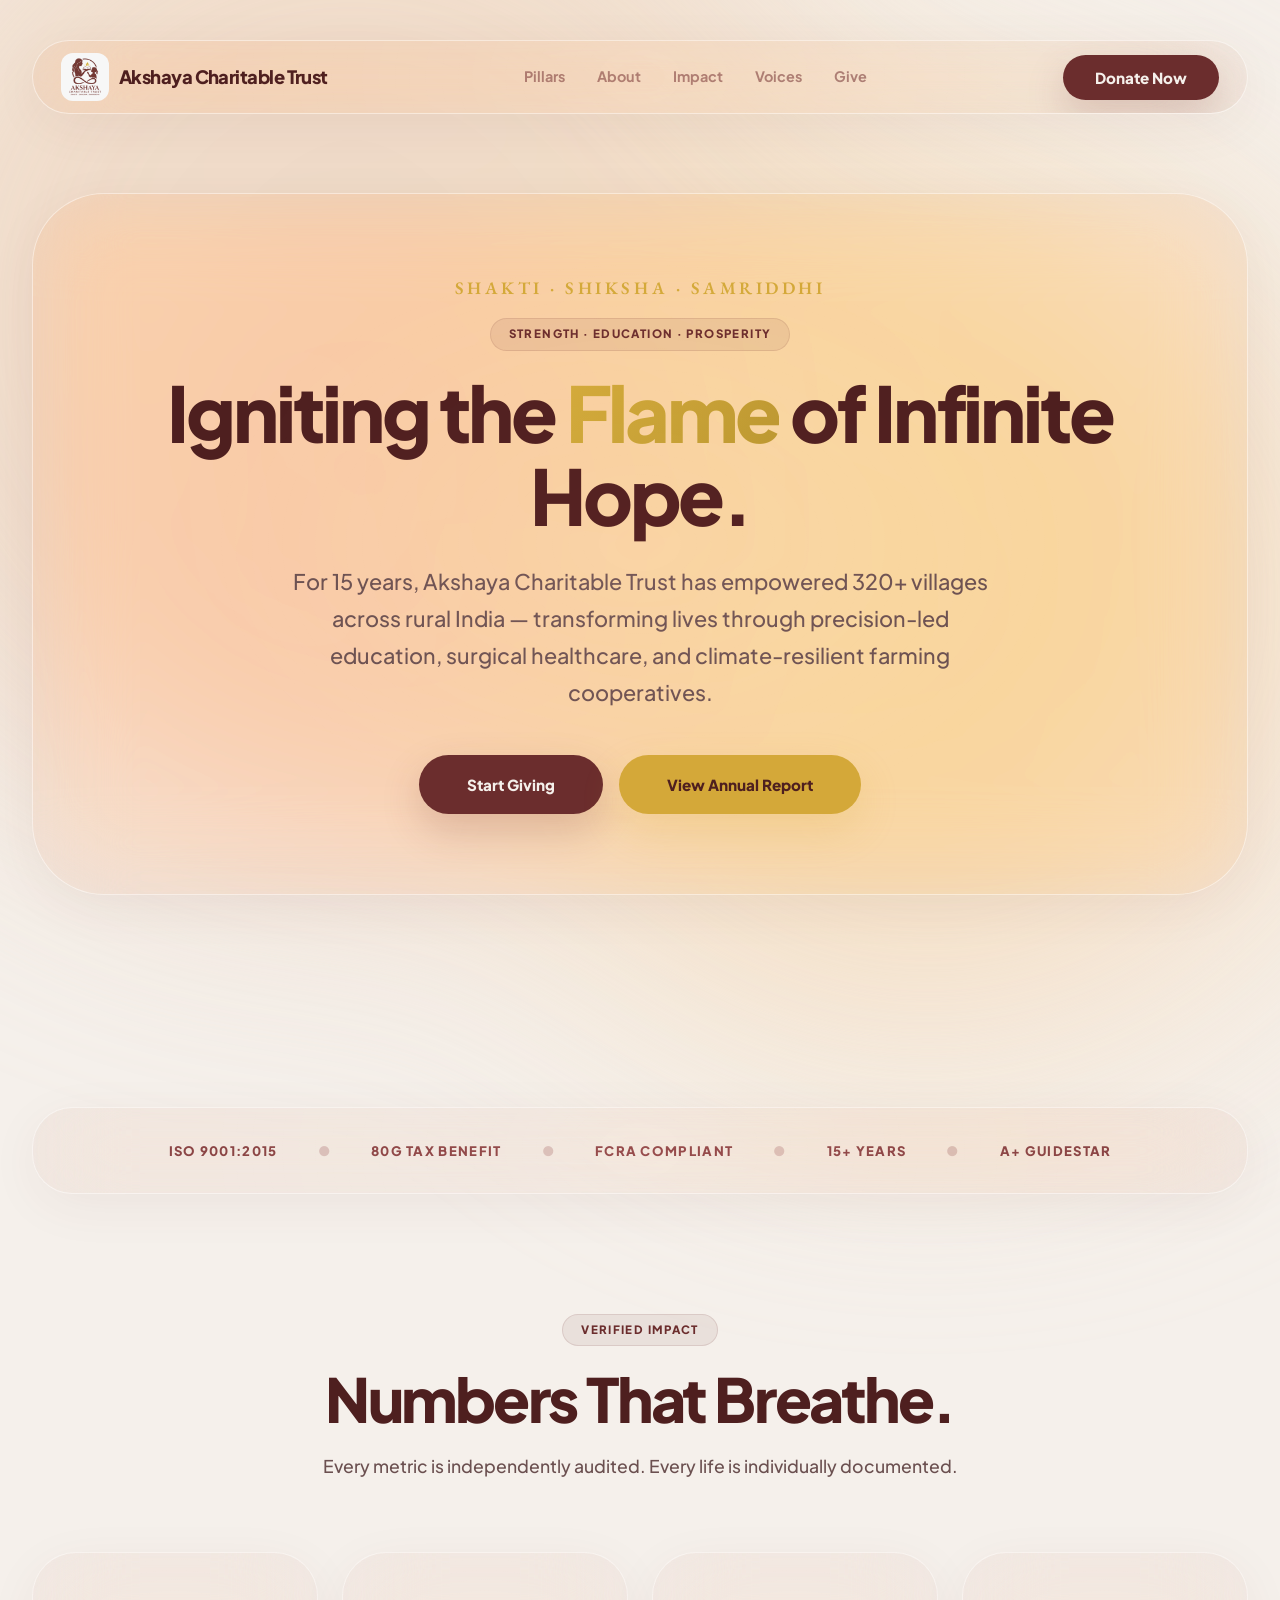
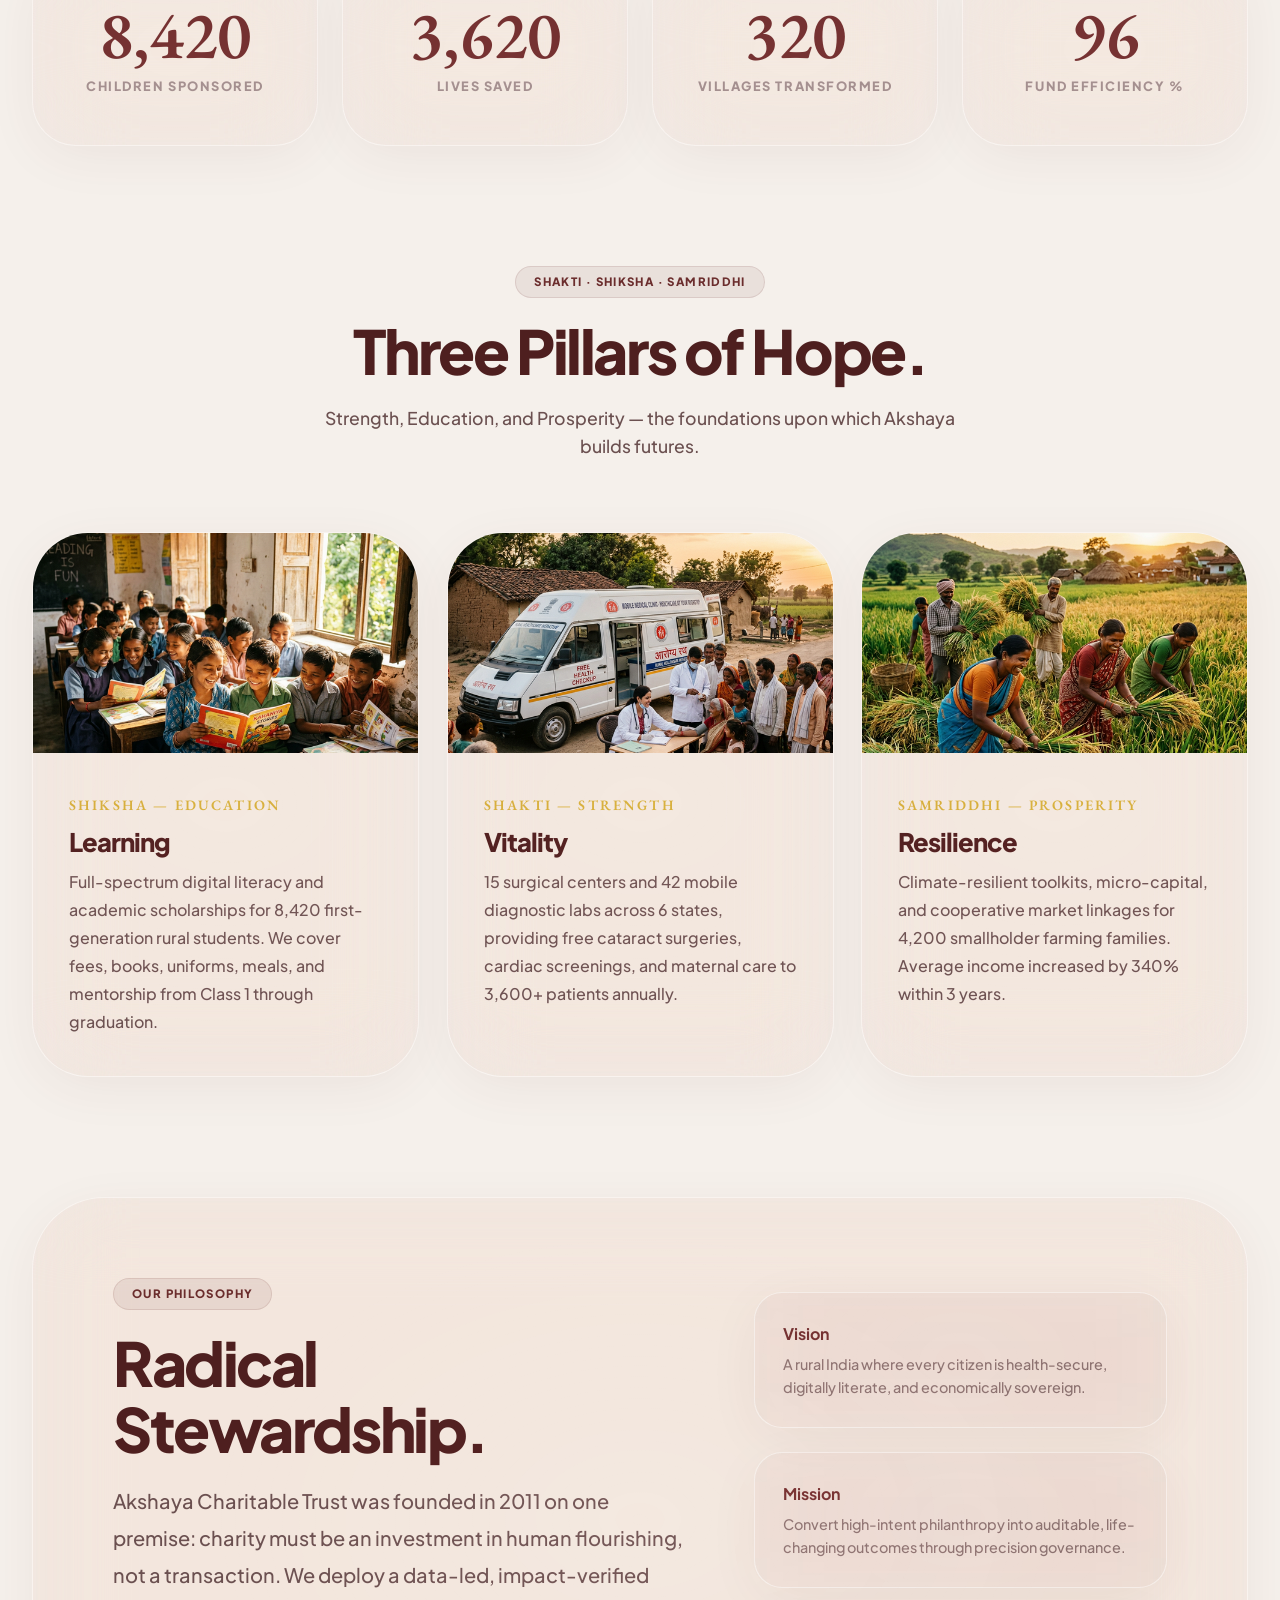
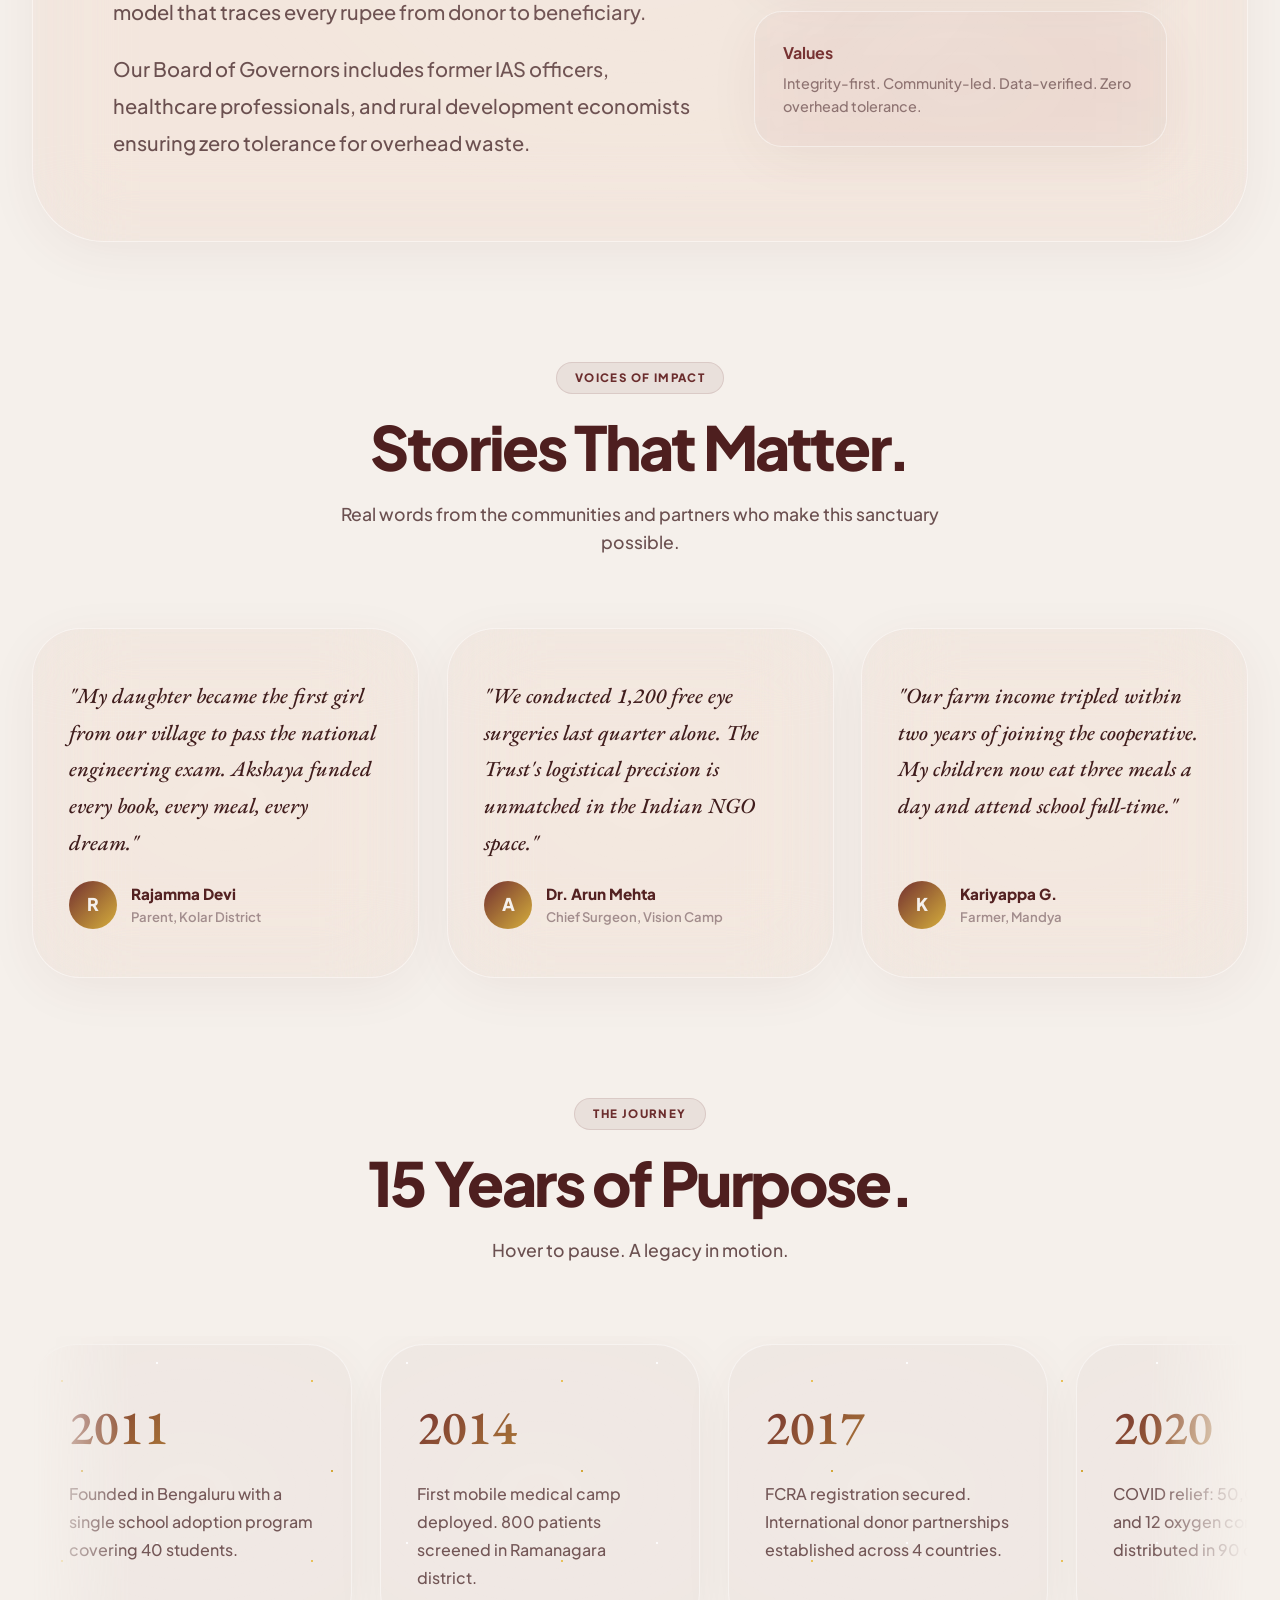
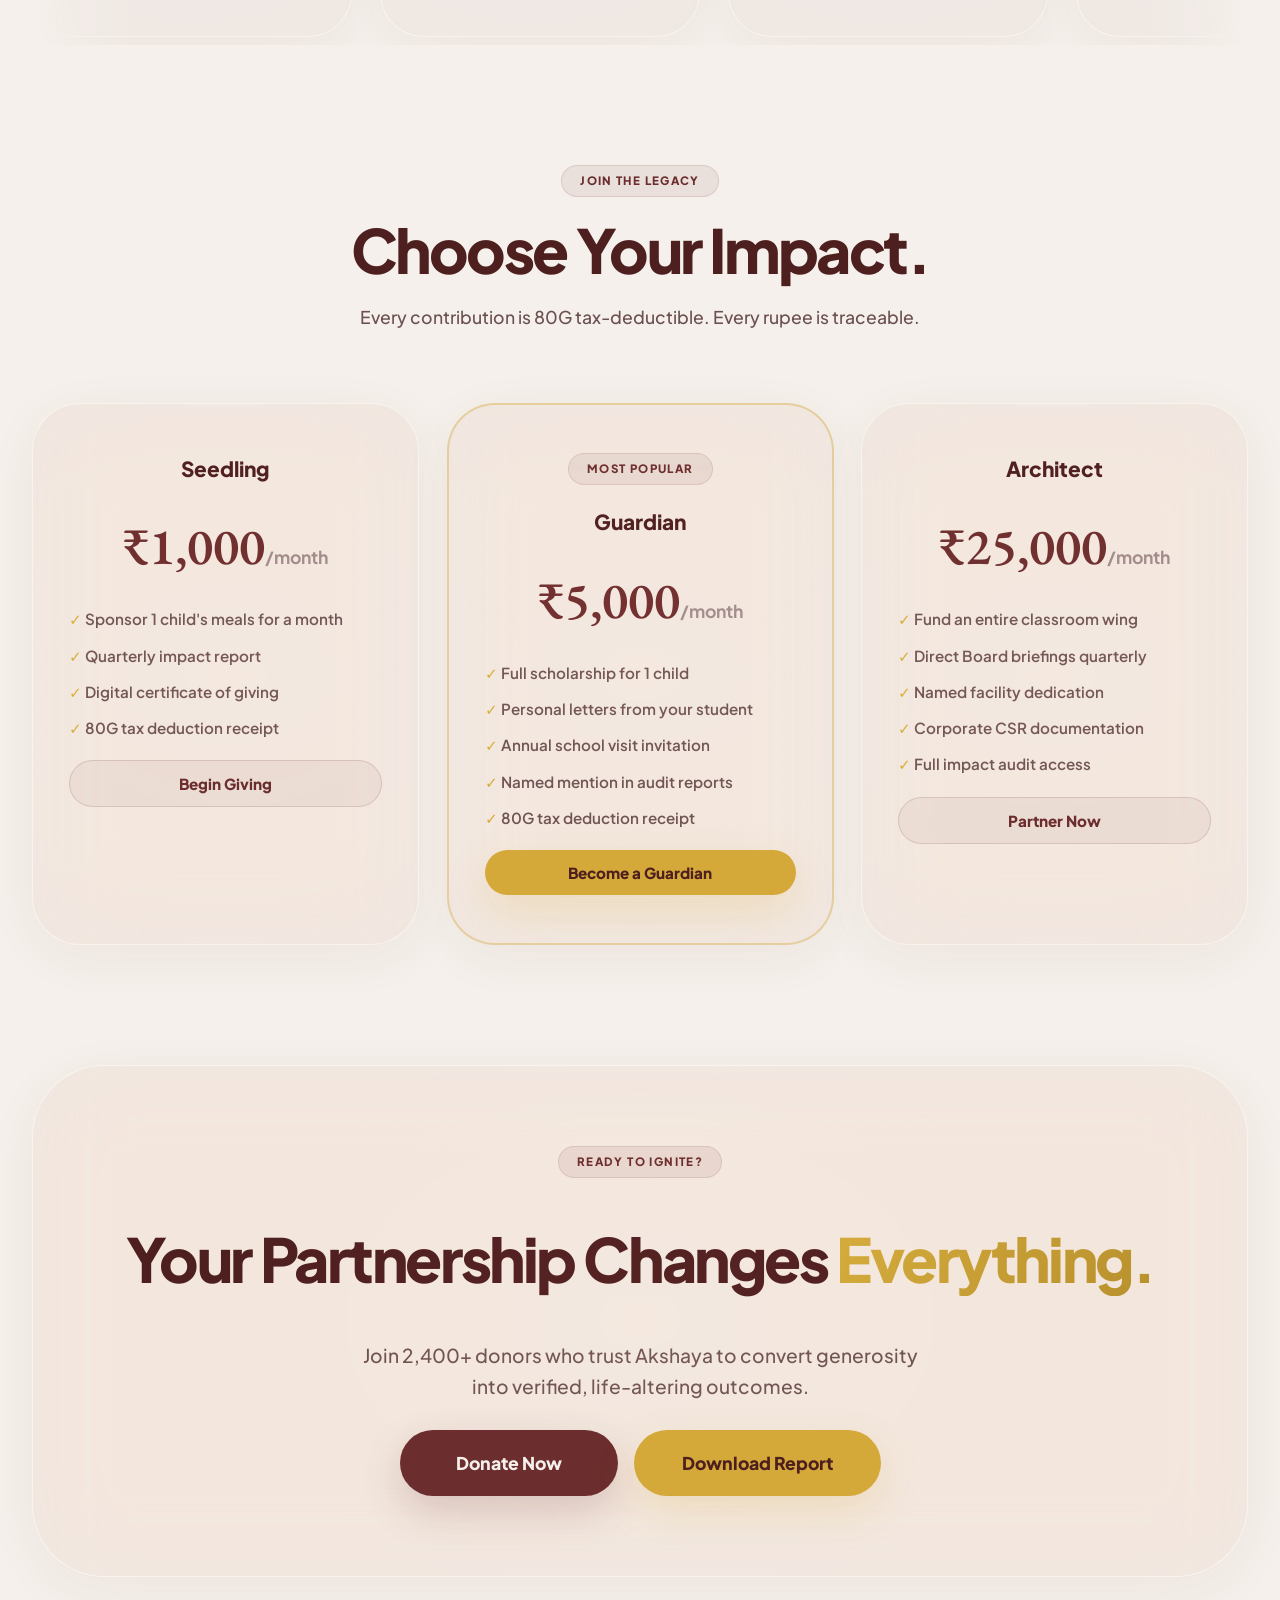
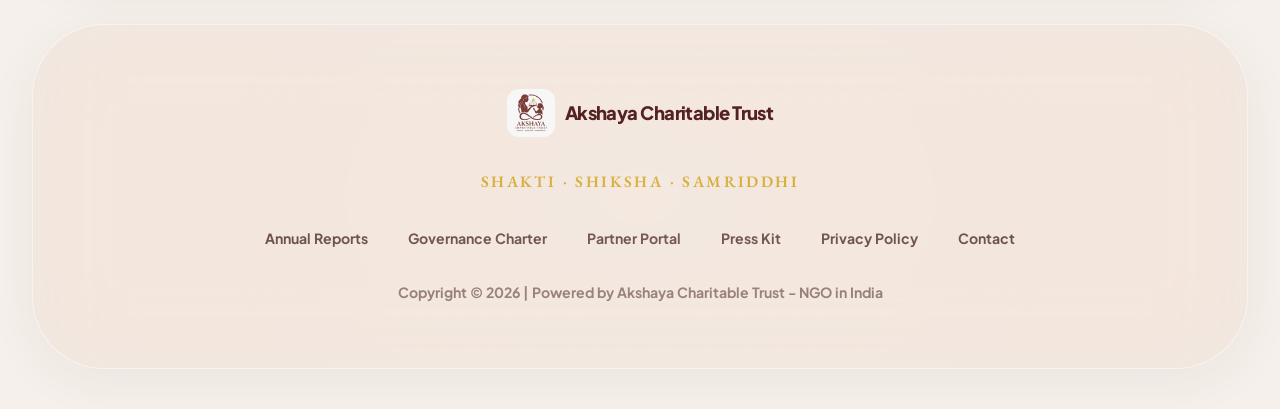
==== index.html @ a246debe "Trail" ====
<!DOCTYPE html>
<html lang="en">

<head>
    <meta charset="UTF-8" />
    <meta name="viewport" content="width=device-width, initial-scale=1.0" />
    <meta name="description"
        content="Akshaya Charitable Trust — Shakti · Shiksha · Samriddhi. Empowering rural India through education, healthcare, and sustainable livelihoods." />
    <meta name="theme-color" content="#F5F0EB" />
    <title>Akshaya Charitable Trust · Shakti · Shiksha · Samriddhi</title>
    <link rel="preconnect" href="https://fonts.googleapis.com">
    <link rel="preconnect" href="https://fonts.gstatic.com" crossorigin>
    <link
        href="https://fonts.googleapis.com/css2?family=Plus+Jakarta+Sans:wght@300;400;500;600;700;800&family=EB+Garamond:ital,wght@0,400;0,500;0,600;0,700;1,400&display=swap"
        rel="stylesheet" />
    <style>
        *,
        *::before,
        *::after {
            box-sizing: border-box;
            margin: 0;
            padding: 0;
            -webkit-font-smoothing: antialiased;
        }

        :root {
            /* ═══ LOGO-EXTRACTED PALETTE ═══ */
            --maroon: #6B2D2D;
            --maroon-deep: #4E1F1F;
            --maroon-light: #8B4545;
            --maroon-wash: rgba(107, 45, 45, 0.08);
            --gold: #D4A839;
            --gold-deep: #B8912E;
            --gold-light: #E8C15A;
            --cream: #F5F0EB;
            --cream-dark: #EDE5DD;
            --ink: #3B1A1A;
            --ink-soft: #6B5050;
            --ink-faint: #9C8585;

            /* LIQUID GLASS — maroon-tinted */
            --glass-bg: rgba(107, 45, 45, 0.04);
            --glass-border: rgba(255, 255, 255, 0.50);
            --glass-blur: 45px;
            --glass-sat: 200%;

            --radius-pill: 999px;
            --radius-window: 72px;
            --radius-card: 44px;

            --shadow-rest: 0 12px 56px -8px rgba(107, 45, 45, 0.08);
            --shadow-hover: 0 32px 72px -12px rgba(107, 45, 45, 0.16);

            --ease: cubic-bezier(0.16, 1, 0.3, 1);
            --ease-spring: cubic-bezier(0.34, 1.56, 0.64, 1);
            --ease-luxe: cubic-bezier(0.05, 0.7, 0.1, 1);
        }

        @media (prefers-reduced-motion: reduce) {

            *,
            *::before,
            *::after {
                animation-duration: 0.01ms !important;
                transition-duration: 0.01ms !important;
            }
        }

        html {
            scroll-behavior: smooth;
        }

        body {
            min-height: 100vh;
            font-family: 'Plus Jakarta Sans', system-ui, sans-serif;
            color: var(--ink);
            background: var(--cream);
            overflow-x: hidden;
            line-height: 1.6;
        }

        .skip-link {
            position: absolute;
            top: -100%;
            left: 16px;
            background: var(--maroon);
            color: var(--cream);
            padding: 12px 24px;
            border-radius: 0 0 12px 12px;
            z-index: 9999;
            font-weight: 700;
            text-decoration: none;
        }

        .skip-link:focus {
            top: 0;
        }

        /* ═══ MESH BACKGROUND — warm maroon/gold tones ═══ */
        .mesh-bg {
            position: fixed;
            inset: 0;
            z-index: -1;
            filter: blur(130px) saturate(1.4);
            opacity: 0.7;
        }

        .blob {
            position: absolute;
            border-radius: 50%;
            animation: drift 30s infinite alternate ease-in-out;
        }

        .blob-1 {
            width: 85vw;
            height: 85vw;
            background: #E8D5C4;
            top: -25%;
            left: -15%;
        }

        .blob-2 {
            width: 75vw;
            height: 75vw;
            background: #F0E0D0;
            bottom: -20%;
            right: -10%;
            animation-delay: -7s;
        }

        .blob-3 {
            width: 65vw;
            height: 65vw;
            background: #D4A83920;
            top: 15%;
            left: 35%;
            animation-delay: -14s;
        }

        .blob-4 {
            width: 50vw;
            height: 50vw;
            background: #6B2D2D10;
            bottom: 5%;
            left: 5%;
            animation-delay: -4s;
        }

        @keyframes drift {
            from {
                transform: translate(0, 0) scale(1) rotate(0deg);
            }

            to {
                transform: translate(90px, 70px) scale(1.08) rotate(40deg);
            }
        }

        .page {
            position: relative;
            z-index: 10;
            max-width: 1400px;
            margin: 0 auto;
            padding: 40px 32px 40px;
        }

        /* ═══ LIQUID GLASS ═══ */
        .glass {
            -webkit-backdrop-filter: blur(var(--glass-blur)) saturate(var(--glass-sat));
            backdrop-filter: blur(var(--glass-blur)) saturate(var(--glass-sat));
            background: var(--glass-bg);
            border: 1px solid var(--glass-border);
            box-shadow: var(--shadow-rest);
            position: relative;
            overflow: hidden;
            opacity: 0;
            transform: translate3d(0, 60px, 0) scale(0.96);
            filter: blur(4px);
            transform-origin: center bottom;
            transition: opacity 1.2s var(--ease-luxe), transform 1.2s var(--ease-luxe), filter 0.8s var(--ease-luxe), box-shadow 0.5s var(--ease), border-color 0.5s ease;
            will-change: transform, opacity;
            contain: layout style paint;
        }

        .glass.vis {
            opacity: 1;
            transform: translate3d(0, 0, 0) scale(1);
            filter: blur(0);
        }

        .glass:hover {
            box-shadow: var(--shadow-hover);
            border-color: rgba(255, 255, 255, 0.75);
        }

        .shine {
            position: absolute;
            inset: 0;
            pointer-events: none;
            border-radius: inherit;
            background: radial-gradient(ellipse 600px 400px at var(--sx, 50%) var(--sy, 50%), rgba(255, 255, 255, 0.7), transparent 70%);
            opacity: 0.15;
            mix-blend-mode: overlay;
            z-index: 1;
            transition: opacity 0.8s var(--ease-luxe);
        }

        .glass:hover .shine {
            opacity: 0.5;
        }

        /* ═══ TYPOGRAPHY ═══ */
        h1,
        h2,
        h3 {
            font-weight: 800;
            letter-spacing: -0.04em;
            line-height: 1.08;
            color: var(--maroon-deep);
        }

        h2 {
            font-size: clamp(2.4rem, 5vw, 3.8rem);
            margin-bottom: 20px;
        }

        p {
            font-weight: 500;
            font-size: 1.1rem;
            color: var(--ink-soft);
        }

        .section-header {
            text-align: center;
            margin-bottom: 72px;
        }

        .section-header p {
            max-width: 640px;
            margin: 0 auto;
        }

        .tag {
            background: var(--maroon-wash);
            border: 1px solid rgba(107, 45, 45, 0.12);
            padding: 6px 18px;
            border-radius: 999px;
            font-size: 0.72rem;
            font-weight: 800;
            text-transform: uppercase;
            letter-spacing: 0.12em;
            display: inline-flex;
            margin-bottom: 20px;
            color: var(--maroon);
        }

        .gradient-text {
            background: linear-gradient(135deg, var(--gold), var(--gold-deep));
            -webkit-background-clip: text;
            background-clip: text;
            color: transparent;
        }

        /* ═══ NAV ═══ */
        nav.glass {
            position: sticky;
            top: 28px;
            z-index: 1000;
            margin-bottom: 48px;
            padding: 12px 28px;
            border-radius: 999px;
            display: flex;
            align-items: center;
            justify-content: space-between;
            opacity: 1;
            transform: none;
            filter: none;
        }

        .logo {
            font-weight: 800;
            font-size: 1.15rem;
            display: flex;
            align-items: center;
            gap: 10px;
            letter-spacing: -0.03em;
            color: var(--maroon-deep);
        }

        .logo-mark {
            width: 48px;
            height: 48px;
            border-radius: 12px;
            overflow: hidden;
        }

        .logo-mark img {
            width: 100%;
            height: 100%;
            object-fit: cover;
        }

        .nav-links {
            display: flex;
            gap: 32px;
        }

        .nav-links a {
            text-decoration: none;
            color: var(--maroon);
            font-weight: 700;
            font-size: 0.9rem;
            opacity: 0.55;
            transition: 0.3s var(--ease);
        }

        .nav-links a:hover {
            opacity: 1;
        }

        .btn {
            border-radius: var(--radius-pill);
            padding: 13px 32px;
            font-weight: 800;
            font-size: 0.95rem;
            border: 0;
            cursor: pointer;
            display: inline-flex;
            align-items: center;
            gap: 8px;
            transition: all 0.6s var(--ease-luxe);
            z-index: 2;
            font-family: inherit;
            position: relative;
        }

        .btn::after {
            content: '';
            position: absolute;
            inset: 0;
            border-radius: inherit;
            opacity: 0;
            box-shadow: 0 0 28px rgba(212, 168, 57, 0.35);
            transition: opacity 0.6s var(--ease-luxe);
        }

        .btn:hover::after {
            opacity: 1;
        }

        .btn-primary {
            background: var(--maroon);
            color: var(--cream);
            box-shadow: 0 16px 40px rgba(107, 45, 45, 0.2);
        }

        .btn-primary:hover {
            background: var(--maroon-deep);
            transform: translateY(-5px) scale(1.04);
            box-shadow: 0 28px 64px rgba(107, 45, 45, 0.3);
        }

        .btn-gold {
            background: var(--gold);
            color: var(--maroon-deep);
            box-shadow: 0 16px 40px rgba(212, 168, 57, 0.2);
            font-weight: 800;
        }

        .btn-gold:hover {
            background: var(--gold-deep);
            transform: translateY(-5px) scale(1.04);
        }

        .btn-ghost {
            background: rgba(107, 45, 45, 0.06);
            color: var(--maroon);
            border: 1px solid rgba(107, 45, 45, 0.15);
        }

        .btn-ghost:hover {
            background: rgba(107, 45, 45, 0.12);
            transform: translateY(-3px);
        }

        /* ═══ HERO ═══ */
        .hero {
            display: flex;
            align-items: center;
            justify-content: center;
            min-height: 85vh;
            margin-bottom: 100px;
        }

        .hero-content.glass {
            border-radius: var(--radius-window);
            padding: 80px 96px;
            text-align: center;
            width: 100%;
        }

        .hero-title {
            font-size: clamp(3.2rem, 6vw, 5.5rem);
            margin-bottom: 28px;
            color: var(--maroon-deep);
        }

        .hero-body {
            font-size: 1.35rem;
            max-width: 720px;
            margin: 0 auto 44px;
            line-height: 1.7;
        }

        .hero-tagline {
            font-family: 'EB Garamond', serif;
            font-size: 1.1rem;
            font-weight: 600;
            letter-spacing: 0.2em;
            text-transform: uppercase;
            color: var(--gold);
            margin-bottom: 16px;
        }

        /* ═══ TRUST STRIP ═══ */
        .trust-strip {
            display: flex;
            justify-content: center;
            gap: 40px;
            flex-wrap: wrap;
            padding: 32px 40px;
            border-radius: 40px;
            font-weight: 800;
            font-size: 0.82rem;
            text-transform: uppercase;
            letter-spacing: 0.1em;
            color: var(--maroon-light);
        }

        .trust-strip .dot {
            opacity: 0.25;
        }

        /* ═══ IMPACT ═══ */
        .impact-row {
            display: grid;
            grid-template-columns: repeat(4, 1fr);
            gap: 24px;
        }

        .impact-card {
            padding: 48px 24px;
            border-radius: var(--radius-card);
            text-align: center;
        }

        .impact-num {
            font-family: 'EB Garamond', serif;
            font-size: 4.2rem;
            font-weight: 600;
            line-height: 1;
            margin-bottom: 8px;
            color: var(--maroon);
        }

        .impact-label {
            font-weight: 800;
            font-size: 0.8rem;
            text-transform: uppercase;
            letter-spacing: 0.12em;
            color: var(--ink-faint);
        }

        /* ═══ PILLARS ═══ */
        .pillars-grid {
            display: grid;
            grid-template-columns: repeat(3, 1fr);
            gap: 28px;
        }

        .pillar {
            border-radius: 56px;
            overflow: hidden;
            display: flex;
            flex-direction: column;
        }

        .pillar-img {
            width: 100%;
            height: 220px;
            object-fit: cover;
            position: relative;
            z-index: 0;
            transition: transform 1.2s var(--ease-luxe);
        }

        .pillar:hover .pillar-img {
            transform: scale(1.06);
        }

        .pillar-content {
            padding: 40px 36px;
            flex: 1;
        }

        .pillar-title {
            font-size: 1.6rem;
            margin-bottom: 12px;
            color: var(--maroon-deep);
        }

        .pillar-body {
            font-size: 1rem;
            line-height: 1.75;
        }

        .pillar-tag {
            font-family: 'EB Garamond', serif;
            font-size: 0.9rem;
            font-weight: 600;
            color: var(--gold);
            text-transform: uppercase;
            letter-spacing: 0.15em;
            margin-bottom: 12px;
        }

        /* ═══ ABOUT ═══ */
        .about-window {
            border-radius: var(--radius-window);
            padding: 80px;
            display: grid;
            grid-template-columns: 1.4fr 1fr;
            gap: 64px;
            align-items: center;
        }

        .about-text {
            font-size: 1.25rem;
            line-height: 1.85;
            color: var(--ink-soft);
        }

        .mini-card.glass {
            padding: 28px;
            border-radius: 28px;
        }

        .mini-card h4 {
            font-size: 1rem;
            margin-bottom: 6px;
            color: var(--maroon);
        }

        .mini-card p {
            font-size: 0.9rem;
            opacity: 0.8;
        }

        /* ═══ TESTIMONIALS ═══ */
        .testimonials-grid {
            display: grid;
            grid-template-columns: repeat(3, 1fr);
            gap: 28px;
        }

        .testimonial {
            padding: 48px 36px;
            border-radius: 48px;
            display: flex;
            flex-direction: column;
            gap: 20px;
        }

        .testimonial-quote {
            font-family: 'EB Garamond', serif;
            font-size: 1.35rem;
            font-style: italic;
            line-height: 1.7;
            color: var(--ink);
            flex: 1;
        }

        .testimonial-author {
            display: flex;
            align-items: center;
            gap: 14px;
        }

        .testimonial-avatar {
            width: 48px;
            height: 48px;
            border-radius: 50%;
            background: linear-gradient(135deg, var(--maroon), var(--gold));
            display: flex;
            align-items: center;
            justify-content: center;
            font-weight: 800;
            color: var(--cream);
            font-size: 1.1rem;
        }

        .testimonial-name {
            font-weight: 800;
            font-size: 0.95rem;
            color: var(--maroon-deep);
        }

        .testimonial-role {
            font-size: 0.82rem;
            color: var(--ink-faint);
            font-weight: 600;
        }

        /* ═══ TIMELINE AUTO-SCROLL ═══ */
        .timeline-viewport {
            overflow: hidden;
            position: relative;
            -webkit-mask-image: linear-gradient(90deg, transparent 0%, #000 8%, #000 92%, transparent 100%);
            mask-image: linear-gradient(90deg, transparent 0%, #000 8%, #000 92%, transparent 100%);
            padding: 8px 0;
        }

        .timeline-viewport::before {
            content: '';
            position: absolute;
            inset: 0;
            z-index: 5;
            pointer-events: none;
            background-image:
                radial-gradient(1.5px 1.5px at 12% 25%, var(--gold-light) 50%, transparent 50%),
                radial-gradient(1px 1px at 30% 60%, var(--gold) 50%, transparent 50%),
                radial-gradient(1.8px 1.8px at 50% 15%, rgba(255, 255, 255, 0.85) 50%, transparent 50%),
                radial-gradient(1.2px 1.2px at 70% 50%, var(--gold-light) 50%, transparent 50%),
                radial-gradient(1px 1px at 85% 30%, rgba(255, 255, 255, 0.75) 50%, transparent 50%),
                radial-gradient(1.5px 1.5px at 20% 75%, var(--gold) 50%, transparent 50%),
                radial-gradient(1.3px 1.3px at 60% 80%, rgba(255, 255, 255, 0.8) 50%, transparent 50%),
                radial-gradient(1px 1px at 90% 70%, var(--gold-light) 50%, transparent 50%);
            background-size: 250px 180px;
            animation: glitter-shimmer 4s ease-in-out infinite;
            will-change: opacity;
        }

        @keyframes glitter-shimmer {

            0%,
            100% {
                opacity: 0.35;
            }

            50% {
                opacity: 0.7;
            }
        }

        .timeline-track {
            display: flex;
            gap: 28px;
            width: max-content;
            animation: marquee 35s linear infinite;
        }

        .timeline-viewport:hover .timeline-track {
            animation-play-state: paused;
        }

        @keyframes marquee {
            0% {
                transform: translateX(0);
            }

            100% {
                transform: translateX(-50%);
            }
        }

        .timeline-card {
            min-width: 300px;
            max-width: 320px;
            padding: 44px 36px;
            border-radius: 44px;
            flex-shrink: 0;
            opacity: 1 !important;
            transform: none !important;
            filter: none !important;
        }

        .timeline-year {
            font-family: 'EB Garamond', serif;
            font-size: 3rem;
            font-weight: 600;
            margin-bottom: 14px;
            background: linear-gradient(135deg, var(--maroon), var(--gold));
            -webkit-background-clip: text;
            background-clip: text;
            color: transparent;
        }

        .timeline-event {
            font-size: 1rem;
            line-height: 1.75;
        }

        /* ═══ DONATION TIERS ═══ */
        .tiers-grid {
            display: grid;
            grid-template-columns: repeat(3, 1fr);
            gap: 28px;
        }

        .tier {
            padding: 48px 36px;
            border-radius: 48px;
            text-align: center;
            display: flex;
            flex-direction: column;
            gap: 20px;
        }

        .tier.featured {
            border: 2px solid rgba(212, 168, 57, 0.4);
        }

        .tier-price {
            font-family: 'EB Garamond', serif;
            font-size: 3.2rem;
            font-weight: 600;
            color: var(--maroon);
        }

        .tier-price span {
            font-size: 1.1rem;
            font-family: 'Plus Jakarta Sans', sans-serif;
            font-weight: 700;
            color: var(--ink-faint);
        }

        .tier-name {
            font-weight: 800;
            font-size: 1.3rem;
            color: var(--maroon-deep);
        }

        .tier-features {
            list-style: none;
            text-align: left;
            display: flex;
            flex-direction: column;
            gap: 12px;
            font-size: 0.95rem;
            font-weight: 600;
            color: var(--ink-soft);
        }

        .tier-features li::before {
            content: "✓ ";
            color: var(--gold);
            font-weight: 800;
        }

        /* ═══ CTA ═══ */
        .cta-box {
            border-radius: var(--radius-window);
            padding: 80px 64px;
            text-align: center;
            display: flex;
            flex-direction: column;
            align-items: center;
            gap: 28px;
        }

        /* ═══ FOOTER ═══ */
        footer.glass {
            margin-top: 48px;
            padding: 64px 40px;
            border-radius: var(--radius-window);
            text-align: center;
            display: flex;
            flex-direction: column;
            align-items: center;
            gap: 32px;
        }

        .footer-links {
            display: flex;
            justify-content: center;
            gap: 40px;
            flex-wrap: wrap;
        }

        .footer-links a {
            text-decoration: none;
            color: var(--ink-soft);
            font-weight: 700;
            font-size: 0.88rem;
            transition: 0.3s;
        }

        .footer-links a:hover {
            color: var(--maroon);
        }

        .footer-legal {
            opacity: 0.7;
            font-weight: 700;
            font-size: 0.88rem;
            color: var(--ink-soft);
        }

        .sections {
            display: flex;
            flex-direction: column;
            gap: 120px;
        }

        .stack {
            display: flex;
            flex-direction: column;
        }

        .gap-md {
            gap: 24px;
        }

        /* ═══ RESPONSIVE ═══ */
        @media (max-width:1100px) {
            .about-window {
                grid-template-columns: 1fr;
            }

            .pillars-grid,
            .testimonials-grid,
            .tiers-grid {
                grid-template-columns: 1fr 1fr;
            }

            .impact-row {
                grid-template-columns: 1fr 1fr;
            }
        }

        @media (max-width:768px) {

            .pillars-grid,
            .testimonials-grid,
            .tiers-grid,
            .impact-row {
                grid-template-columns: 1fr;
            }

            .hero-content.glass,
            .about-window,
            .cta-box {
                padding: 48px 28px;
                border-radius: 48px;
            }

            nav.glass {
                padding: 10px 16px;
            }

            .nav-links {
                display: none;
            }
        }
    </style>
</head>

<body>
    <a href="#main" class="skip-link">Skip to main content</a>

    <div class="mesh-bg" aria-hidden="true">
        <div class="blob blob-1"></div>
        <div class="blob blob-2"></div>
        <div class="blob blob-3"></div>
        <div class="blob blob-4"></div>
    </div>

    <div class="page">
        <nav class="glass" role="navigation" aria-label="Main navigation">
            <div class="shine"></div>
            <div class="logo">
                <div class="logo-mark"><img src="Logo.jpeg" alt="Akshaya Charitable Trust logo" width="48" height="48"
                        loading="eager"></div>
                Akshaya Charitable Trust
            </div>
            <div class="nav-links">
                <a href="#pillars">Pillars</a>
                <a href="#about">About</a>
                <a href="#impact">Impact</a>
                <a href="#testimonials">Voices</a>
                <a href="#give">Give</a>
            </div>
            <button type="button" class="btn btn-primary">Donate Now</button>
        </nav>

        <main id="main" class="sections">
            <!-- ═══ HERO ═══ -->
            <section class="hero" aria-label="Hero">
                <div class="hero-content glass" style="transition-delay:.12s">
                    <div class="shine"></div>
                    <div class="hero-tagline">Shakti · Shiksha · Samriddhi</div>
                    <div class="tag">Strength · Education · Prosperity</div>
                    <h1 class="hero-title">Igniting the <span class="gradient-text">Flame</span> of Infinite Hope.</h1>
                    <p class="hero-body">For 15 years, Akshaya Charitable Trust has empowered 320+ villages across rural
                        India — transforming lives through precision-led education, surgical healthcare, and
                        climate-resilient farming cooperatives.</p>
                    <div style="display:flex;gap:16px;flex-wrap:wrap;justify-content:center">
                        <button type="button" class="btn btn-primary" style="padding:20px 48px">Start Giving</button>
                        <button type="button" class="btn btn-gold" style="padding:20px 48px">View Annual Report</button>
                    </div>
                </div>
            </section>

            <!-- ═══ TRUST STRIP ═══ -->
            <section class="trust-strip glass" style="margin-top:-40px;transition-delay:.1s" aria-label="Credentials">
                <div class="shine"></div>
                <span>ISO 9001:2015</span>
                <span class="dot">●</span>
                <span>80G Tax Benefit</span>
                <span class="dot">●</span>
                <span>FCRA Compliant</span>
                <span class="dot">●</span>
                <span>15+ Years</span>
                <span class="dot">●</span>
                <span>A+ GuideStar</span>
            </section>

            <!-- ═══ IMPACT ═══ -->
            <section id="impact" aria-label="Impact statistics">
                <div class="section-header">
                    <div class="tag">verified impact</div>
                    <h2>Numbers That Breathe.</h2>
                    <p>Every metric is independently audited. Every life is individually documented.</p>
                </div>
                <div class="impact-row">
                    <div class="impact-card glass" style="transition-delay:.05s">
                        <div class="shine"></div>
                        <div class="impact-num" data-target="8420">0</div>
                        <div class="impact-label">Children Sponsored</div>
                    </div>
                    <div class="impact-card glass" style="transition-delay:.12s">
                        <div class="shine"></div>
                        <div class="impact-num" data-target="3620">0</div>
                        <div class="impact-label">Lives Saved</div>
                    </div>
                    <div class="impact-card glass" style="transition-delay:.20s">
                        <div class="shine"></div>
                        <div class="impact-num" data-target="320">0</div>
                        <div class="impact-label">Villages Transformed</div>
                    </div>
                    <div class="impact-card glass" style="transition-delay:.28s">
                        <div class="shine"></div>
                        <div class="impact-num" data-target="96">0</div>
                        <div class="impact-label">Fund Efficiency %</div>
                    </div>
                </div>
            </section>

            <!-- ═══ THREE PILLARS ═══ -->
            <section id="pillars" aria-label="Three Pillars">
                <div class="section-header">
                    <div class="tag">shakti · shiksha · samriddhi</div>
                    <h2>Three Pillars of Hope.</h2>
                    <p>Strength, Education, and Prosperity — the foundations upon which Akshaya builds futures.</p>
                </div>
                <div class="pillars-grid">
                    <article class="pillar glass" style="transition-delay:.08s">
                        <div class="shine"></div>
                        <img class="pillar-img" src="hero.png" alt="Rural children studying in a sunlit classroom"
                            width="400" height="220" loading="lazy">
                        <div class="pillar-content">
                            <div class="pillar-tag">Shiksha — Education</div>
                            <h3 class="pillar-title">Learning</h3>
                            <p class="pillar-body">Full-spectrum digital literacy and academic scholarships for 8,420
                                first-generation rural students. We cover fees, books, uniforms, meals, and mentorship
                                from Class 1 through graduation.</p>
                        </div>
                    </article>
                    <article class="pillar glass" style="transition-delay:.20s">
                        <div class="shine"></div>
                        <img class="pillar-img" src="healthcare.png" alt="Mobile medical clinic serving a rural village"
                            width="400" height="220" loading="lazy">
                        <div class="pillar-content">
                            <div class="pillar-tag">Shakti — Strength</div>
                            <h3 class="pillar-title">Vitality</h3>
                            <p class="pillar-body">15 surgical centers and 42 mobile diagnostic labs across 6 states,
                                providing free cataract surgeries, cardiac screenings, and maternal care to 3,600+
                                patients annually.</p>
                        </div>
                    </article>
                    <article class="pillar glass" style="transition-delay:.32s">
                        <div class="shine"></div>
                        <img class="pillar-img" src="farming.png" alt="Farmers harvesting crops in green fields"
                            width="400" height="220" loading="lazy">
                        <div class="pillar-content">
                            <div class="pillar-tag">Samriddhi — Prosperity</div>
                            <h3 class="pillar-title">Resilience</h3>
                            <p class="pillar-body">Climate-resilient toolkits, micro-capital, and cooperative market
                                linkages for 4,200 smallholder farming families. Average income increased by 340% within
                                3 years.</p>
                        </div>
                    </article>
                </div>
            </section>

            <!-- ═══ ABOUT ═══ -->
            <section id="about" aria-label="About us">
                <div class="about-window glass" style="transition-delay:.1s">
                    <div class="shine"></div>
                    <div>
                        <div class="tag">our philosophy</div>
                        <h2 style="margin-bottom:20px">Radical Stewardship.</h2>
                        <p class="about-text">Akshaya Charitable Trust was founded in 2011 on one premise: charity must
                            be an investment in human flourishing, not a transaction. We deploy a data-led,
                            impact-verified model that traces every rupee from donor to beneficiary.</p>
                        <p class="about-text" style="margin-top:20px">Our Board of Governors includes former IAS
                            officers, healthcare professionals, and rural development economists ensuring zero tolerance
                            for overhead waste.</p>
                    </div>
                    <div class="stack gap-md" style="justify-content:center">
                        <div class="mini-card glass" style="transition-delay:.18s">
                            <div class="shine"></div>
                            <h4>Vision</h4>
                            <p>A rural India where every citizen is health-secure, digitally literate, and economically
                                sovereign.</p>
                        </div>
                        <div class="mini-card glass" style="transition-delay:.28s">
                            <div class="shine"></div>
                            <h4>Mission</h4>
                            <p>Convert high-intent philanthropy into auditable, life-changing outcomes through precision
                                governance.</p>
                        </div>
                        <div class="mini-card glass" style="transition-delay:.38s">
                            <div class="shine"></div>
                            <h4>Values</h4>
                            <p>Integrity-first. Community-led. Data-verified. Zero overhead tolerance.</p>
                        </div>
                    </div>
                </div>
            </section>

            <!-- ═══ TESTIMONIALS ═══ -->
            <section id="testimonials" aria-label="Testimonials">
                <div class="section-header">
                    <div class="tag">voices of impact</div>
                    <h2>Stories That Matter.</h2>
                    <p>Real words from the communities and partners who make this sanctuary possible.</p>
                </div>
                <div class="testimonials-grid">
                    <blockquote class="testimonial glass" style="transition-delay:.08s">
                        <div class="shine"></div>
                        <p class="testimonial-quote">"My daughter became the first girl from our village to pass the
                            national engineering exam. Akshaya funded every book, every meal, every dream."</p>
                        <div class="testimonial-author">
                            <div class="testimonial-avatar">R</div>
                            <div>
                                <div class="testimonial-name">Rajamma Devi</div>
                                <div class="testimonial-role">Parent, Kolar District</div>
                            </div>
                        </div>
                    </blockquote>
                    <blockquote class="testimonial glass" style="transition-delay:.18s">
                        <div class="shine"></div>
                        <p class="testimonial-quote">"We conducted 1,200 free eye surgeries last quarter alone. The
                            Trust's logistical precision is unmatched in the Indian NGO space."</p>
                        <div class="testimonial-author">
                            <div class="testimonial-avatar">A</div>
                            <div>
                                <div class="testimonial-name">Dr. Arun Mehta</div>
                                <div class="testimonial-role">Chief Surgeon, Vision Camp</div>
                            </div>
                        </div>
                    </blockquote>
                    <blockquote class="testimonial glass" style="transition-delay:.28s">
                        <div class="shine"></div>
                        <p class="testimonial-quote">"Our farm income tripled within two years of joining the
                            cooperative. My children now eat three meals a day and attend school full-time."</p>
                        <div class="testimonial-author">
                            <div class="testimonial-avatar">K</div>
                            <div>
                                <div class="testimonial-name">Kariyappa G.</div>
                                <div class="testimonial-role">Farmer, Mandya</div>
                            </div>
                        </div>
                    </blockquote>
                </div>
            </section>

            <!-- ═══ JOURNEY — AUTO-SCROLL ═══ -->
            <section aria-label="Our Journey">
                <div class="section-header">
                    <div class="tag">the journey</div>
                    <h2>15 Years of Purpose.</h2>
                    <p>Hover to pause. A legacy in motion.</p>
                </div>
                <div class="timeline-viewport">
                    <div class="timeline-track" role="list">
                        <div class="timeline-card glass" role="listitem">
                            <div class="shine"></div>
                            <div class="timeline-year">2011</div>
                            <p class="timeline-event">Founded in Bengaluru with a single school adoption program
                                covering 40 students.</p>
                        </div>
                        <div class="timeline-card glass" role="listitem">
                            <div class="shine"></div>
                            <div class="timeline-year">2014</div>
                            <p class="timeline-event">First mobile medical camp deployed. 800 patients screened in
                                Ramanagara district.</p>
                        </div>
                        <div class="timeline-card glass" role="listitem">
                            <div class="shine"></div>
                            <div class="timeline-year">2017</div>
                            <p class="timeline-event">FCRA registration secured. International donor partnerships
                                established across 4 countries.</p>
                        </div>
                        <div class="timeline-card glass" role="listitem">
                            <div class="shine"></div>
                            <div class="timeline-year">2020</div>
                            <p class="timeline-event">COVID relief: 50,000 meal kits and 12 oxygen concentrators
                                distributed in 90 days.</p>
                        </div>
                        <div class="timeline-card glass" role="listitem">
                            <div class="shine"></div>
                            <div class="timeline-year">2023</div>
                            <p class="timeline-event">Real-Time Stewardship Dashboard launched. 96% fund efficiency
                                achieved.</p>
                        </div>
                        <div class="timeline-card glass" role="listitem">
                            <div class="shine"></div>
                            <div class="timeline-year">2026</div>
                            <p class="timeline-event">8,420 active scholarships. 320 villages. 15 surgical centres.
                                Digital Sanctuary goes live.</p>
                        </div>
                        <!-- duplicate for loop -->
                        <div class="timeline-card glass" role="listitem" aria-hidden="true">
                            <div class="shine"></div>
                            <div class="timeline-year">2011</div>
                            <p class="timeline-event">Founded in Bengaluru with a single school adoption program
                                covering 40 students.</p>
                        </div>
                        <div class="timeline-card glass" role="listitem" aria-hidden="true">
                            <div class="shine"></div>
                            <div class="timeline-year">2014</div>
                            <p class="timeline-event">First mobile medical camp deployed. 800 patients screened in
                                Ramanagara district.</p>
                        </div>
                        <div class="timeline-card glass" role="listitem" aria-hidden="true">
                            <div class="shine"></div>
                            <div class="timeline-year">2017</div>
                            <p class="timeline-event">FCRA registration secured. International donor partnerships
                                established across 4 countries.</p>
                        </div>
                        <div class="timeline-card glass" role="listitem" aria-hidden="true">
                            <div class="shine"></div>
                            <div class="timeline-year">2020</div>
                            <p class="timeline-event">COVID relief: 50,000 meal kits and 12 oxygen concentrators
                                distributed in 90 days.</p>
                        </div>
                        <div class="timeline-card glass" role="listitem" aria-hidden="true">
                            <div class="shine"></div>
                            <div class="timeline-year">2023</div>
                            <p class="timeline-event">Real-Time Stewardship Dashboard launched. 96% fund efficiency
                                achieved.</p>
                        </div>
                        <div class="timeline-card glass" role="listitem" aria-hidden="true">
                            <div class="shine"></div>
                            <div class="timeline-year">2026</div>
                            <p class="timeline-event">8,420 active scholarships. 320 villages. 15 surgical centres.
                                Digital Sanctuary goes live.</p>
                        </div>
                    </div>
                </div>
            </section>

            <!-- ═══ DONATION TIERS ═══ -->
            <section id="give" aria-label="Giving options">
                <div class="section-header">
                    <div class="tag">join the legacy</div>
                    <h2>Choose Your Impact.</h2>
                    <p>Every contribution is 80G tax-deductible. Every rupee is traceable.</p>
                </div>
                <div class="tiers-grid">
                    <div class="tier glass" style="transition-delay:.08s">
                        <div class="shine"></div>
                        <div class="tier-name">Seedling</div>
                        <div class="tier-price">₹1,000<span>/month</span></div>
                        <ul class="tier-features">
                            <li>Sponsor 1 child's meals for a month</li>
                            <li>Quarterly impact report</li>
                            <li>Digital certificate of giving</li>
                            <li>80G tax deduction receipt</li>
                        </ul>
                        <button type="button" class="btn btn-ghost" style="width:100%;justify-content:center">Begin
                            Giving</button>
                    </div>
                    <div class="tier featured glass" style="transition-delay:.18s">
                        <div class="shine"></div>
                        <div class="tag" style="margin:0 auto">most popular</div>
                        <div class="tier-name">Guardian</div>
                        <div class="tier-price">₹5,000<span>/month</span></div>
                        <ul class="tier-features">
                            <li>Full scholarship for 1 child</li>
                            <li>Personal letters from your student</li>
                            <li>Annual school visit invitation</li>
                            <li>Named mention in audit reports</li>
                            <li>80G tax deduction receipt</li>
                        </ul>
                        <button type="button" class="btn btn-gold" style="width:100%;justify-content:center">Become a
                            Guardian</button>
                    </div>
                    <div class="tier glass" style="transition-delay:.28s">
                        <div class="shine"></div>
                        <div class="tier-name">Architect</div>
                        <div class="tier-price">₹25,000<span>/month</span></div>
                        <ul class="tier-features">
                            <li>Fund an entire classroom wing</li>
                            <li>Direct Board briefings quarterly</li>
                            <li>Named facility dedication</li>
                            <li>Corporate CSR documentation</li>
                            <li>Full impact audit access</li>
                        </ul>
                        <button type="button" class="btn btn-ghost" style="width:100%;justify-content:center">Partner
                            Now</button>
                    </div>
                </div>
            </section>

            <!-- ═══ CTA ═══ -->
            <section aria-label="Call to action">
                <div class="cta-box glass" style="transition-delay:.1s">
                    <div class="shine"></div>
                    <div class="tag">ready to ignite?</div>
                    <h2>Your Partnership Changes <span class="gradient-text">Everything.</span></h2>
                    <p style="max-width:560px;font-size:1.2rem">Join 2,400+ donors who trust Akshaya to convert
                        generosity into verified, life-altering outcomes.</p>
                    <div style="display:flex;gap:16px;flex-wrap:wrap;justify-content:center">
                        <button type="button" class="btn btn-primary" style="padding:22px 56px;font-size:1.1rem">Donate
                            Now</button>
                        <button type="button" class="btn btn-gold" style="padding:22px 48px;font-size:1.1rem">Download
                            Report</button>
                    </div>
                </div>
            </section>
        </main>

        <footer class="glass" role="contentinfo">
            <div class="shine"></div>
            <div class="logo">
                <div class="logo-mark"><img src="Logo.jpeg" alt="Akshaya Charitable Trust logo" width="48" height="48"
                        loading="lazy"></div>
                Akshaya Charitable Trust
            </div>
            <div
                style="font-family:'EB Garamond',serif;font-size:1rem;font-weight:600;letter-spacing:0.15em;text-transform:uppercase;color:var(--gold)">
                Shakti · Shiksha · Samriddhi</div>
            <div class="footer-links">
                <a href="#">Annual Reports</a>
                <a href="#">Governance Charter</a>
                <a href="#">Partner Portal</a>
                <a href="#">Press Kit</a>
                <a href="#">Privacy Policy</a>
                <a href="#">Contact</a>
            </div>
            <div class="footer-legal">Copyright © 2026 | Powered by Akshaya Charitable Trust - NGO in India</div>
        </footer>
    </div>

    <script>
        const G = document.querySelectorAll('.glass');

        /* REVEAL */
        const obs = new IntersectionObserver(ee => {
            ee.forEach(e => {
                if (e.isIntersecting) {
                    e.target.classList.add('vis');
                    e.target.querySelectorAll('[data-target]').forEach(c => countUp(c, +c.dataset.target, 2400));
                    obs.unobserve(e.target);
                }
            });
        }, { threshold: 0.08, rootMargin: '0px 0px -40px 0px' });
        G.forEach(el => obs.observe(el));

        /* SHINE + TILT — only runs when mouse moves, auto-stops */
        let mx = 0, my = 0, pending = false;

        document.addEventListener('mousemove', e => {
            mx = e.clientX; my = e.clientY;
            if (!pending) { pending = true; requestAnimationFrame(tick); }
        });

        function tick() {
            pending = false;
            const wH = innerHeight;
            G.forEach(el => {
                const r = el.getBoundingClientRect();
                if (r.bottom < 0 || r.top > wH) return;
                el.style.setProperty('--sx', (mx - r.left) + 'px');
                el.style.setProperty('--sy', (my - r.top) + 'px');
                if (el.tagName === 'NAV' || !el.classList.contains('vis')) return;
                const dx = (mx - (r.left + r.width / 2)) / r.width;
                const dy = (my - (r.top + r.height / 2)) / r.height;
                el.style.transform = `perspective(1600px) rotateX(${(dy * -2).toFixed(2)}deg) rotateY(${(dx * 2).toFixed(2)}deg)`;
            });
        }

        document.addEventListener('mouseleave', () => {
            G.forEach(el => { if (el.tagName !== 'NAV') el.style.transform = ''; });
        });

        /* COUNTER — easeOutQuart */
        function easeOutQuart(t) { return 1 - Math.pow(1 - t, 4); }
        function countUp(el, target, ms) {
            let t0;
            (function f(ts) {
                if (!t0) t0 = ts;
                const p = Math.min((ts - t0) / ms, 1);
                const v = easeOutQuart(p) * target;
                el.textContent = target % 1 === 0 ? Math.floor(v).toLocaleString('en-IN') : v.toFixed(1);
                if (p < 1) requestAnimationFrame(f);
            })(performance.now());
        }
    </script>
</body>

</html>
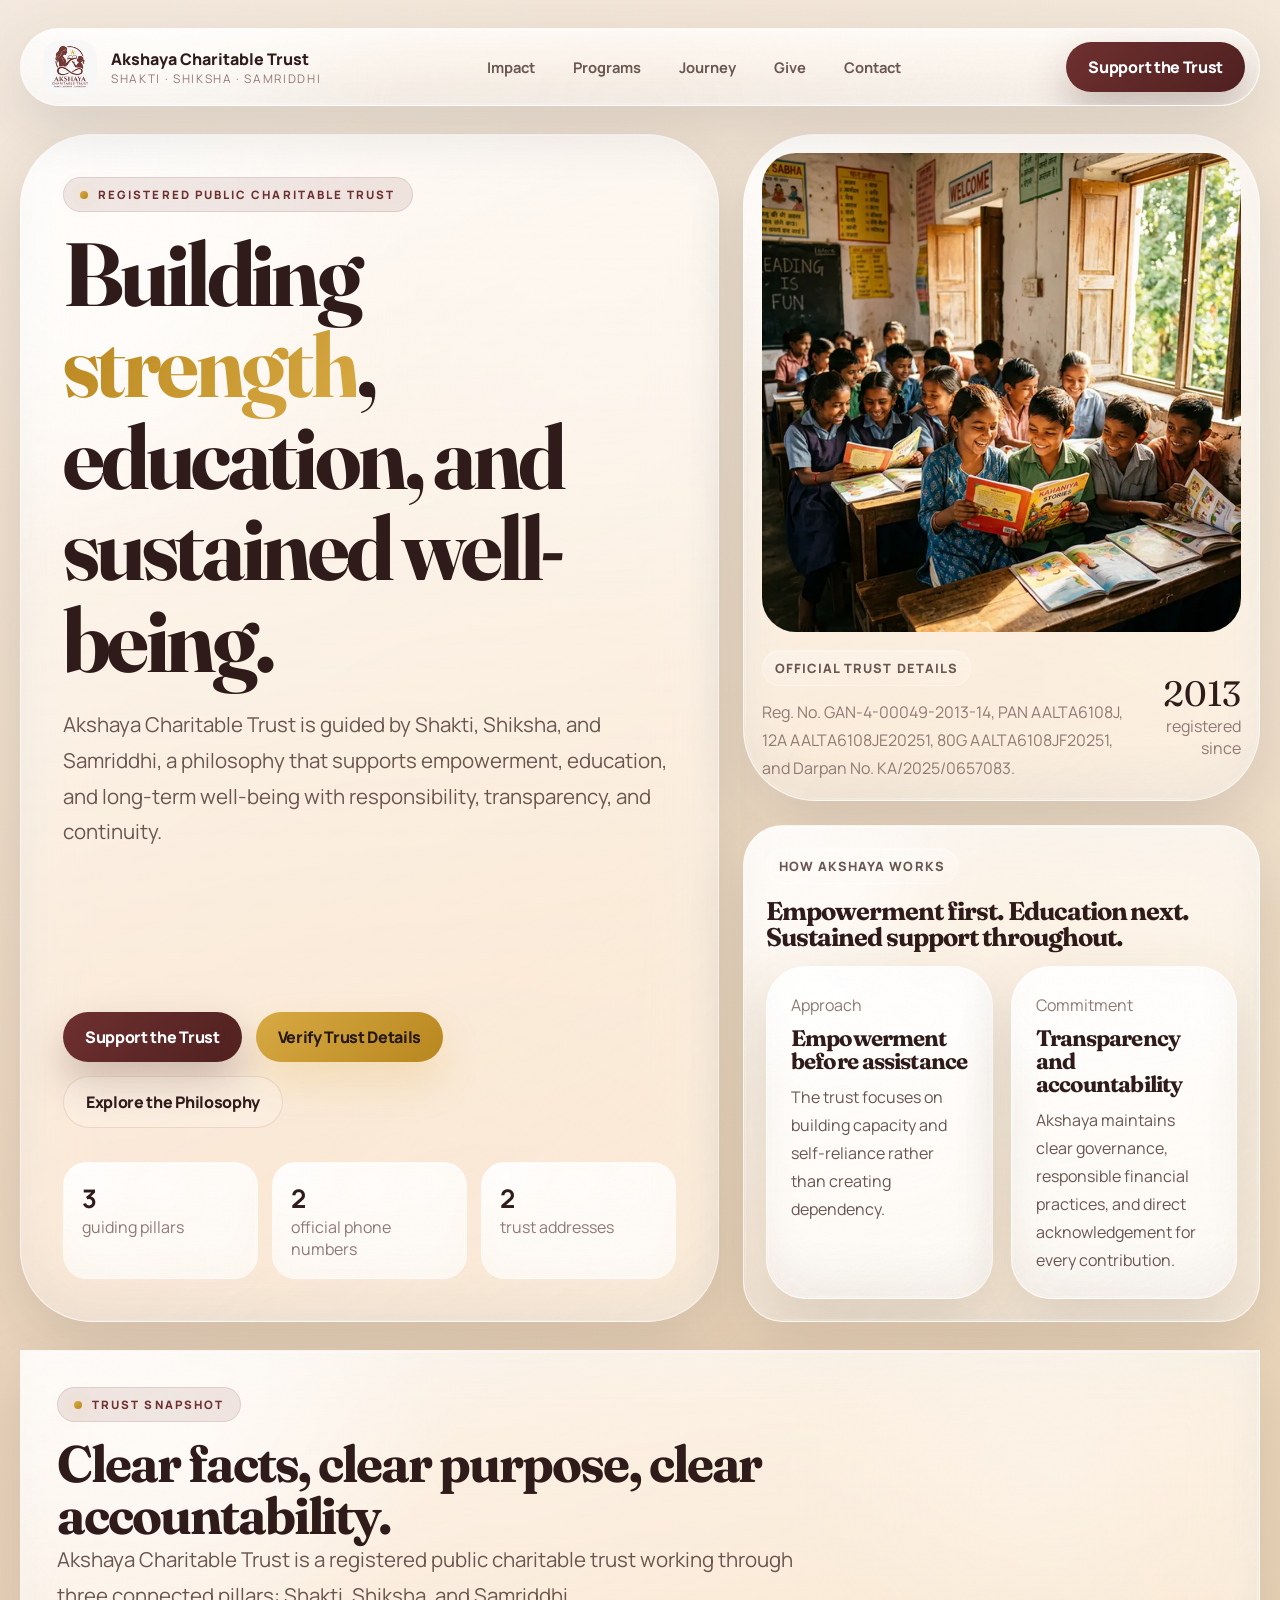
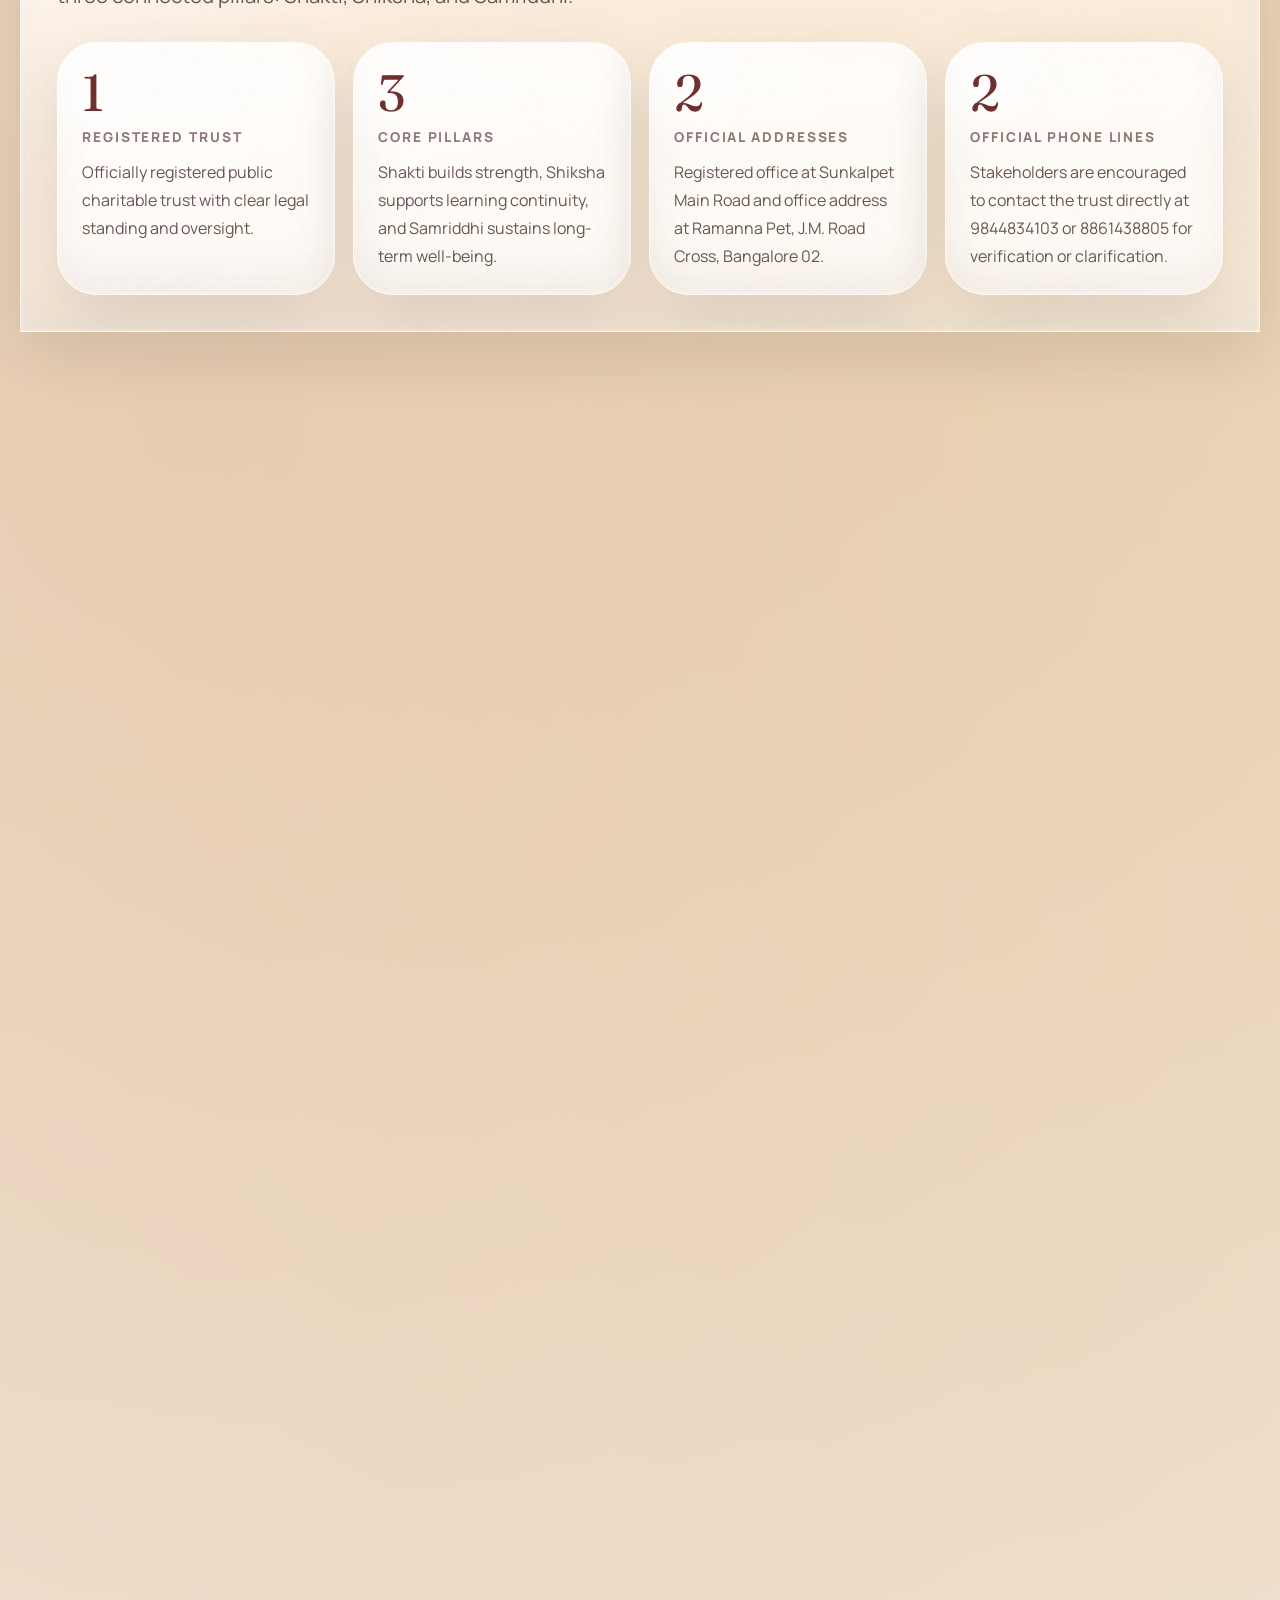
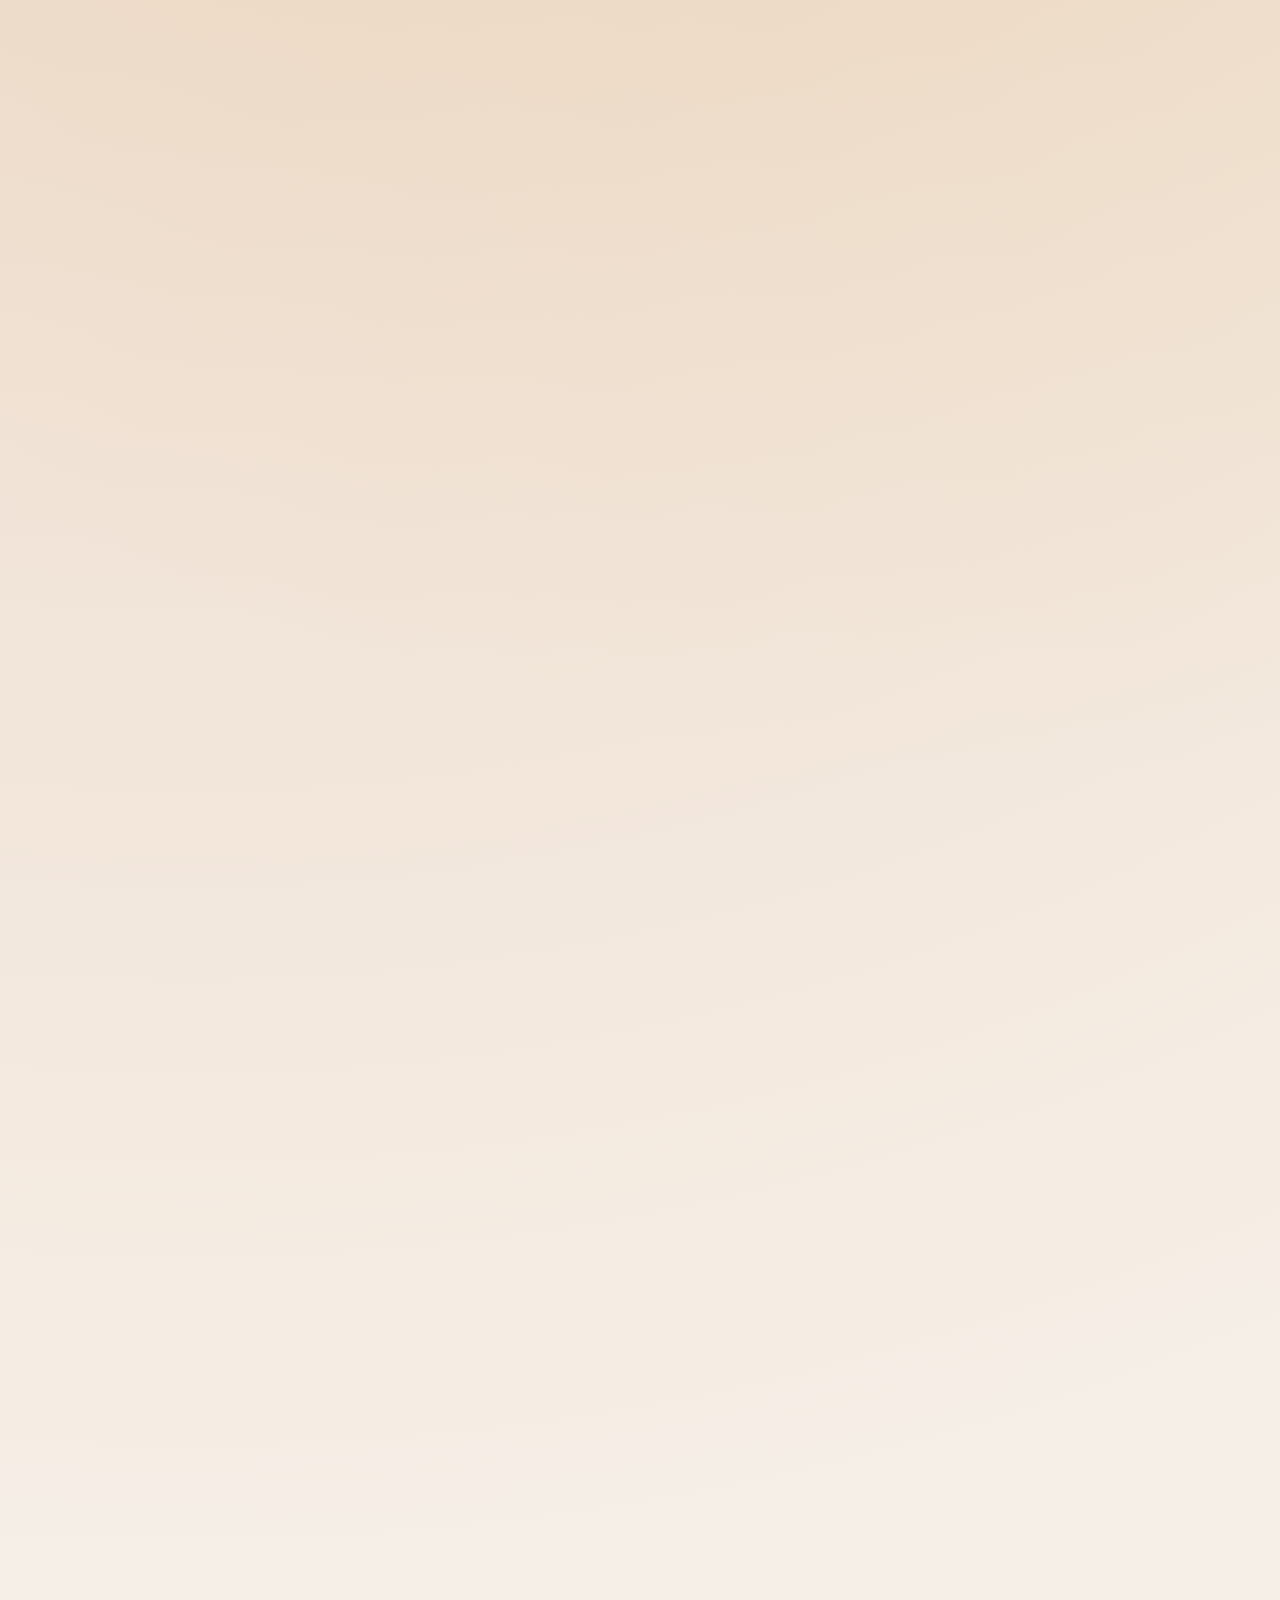
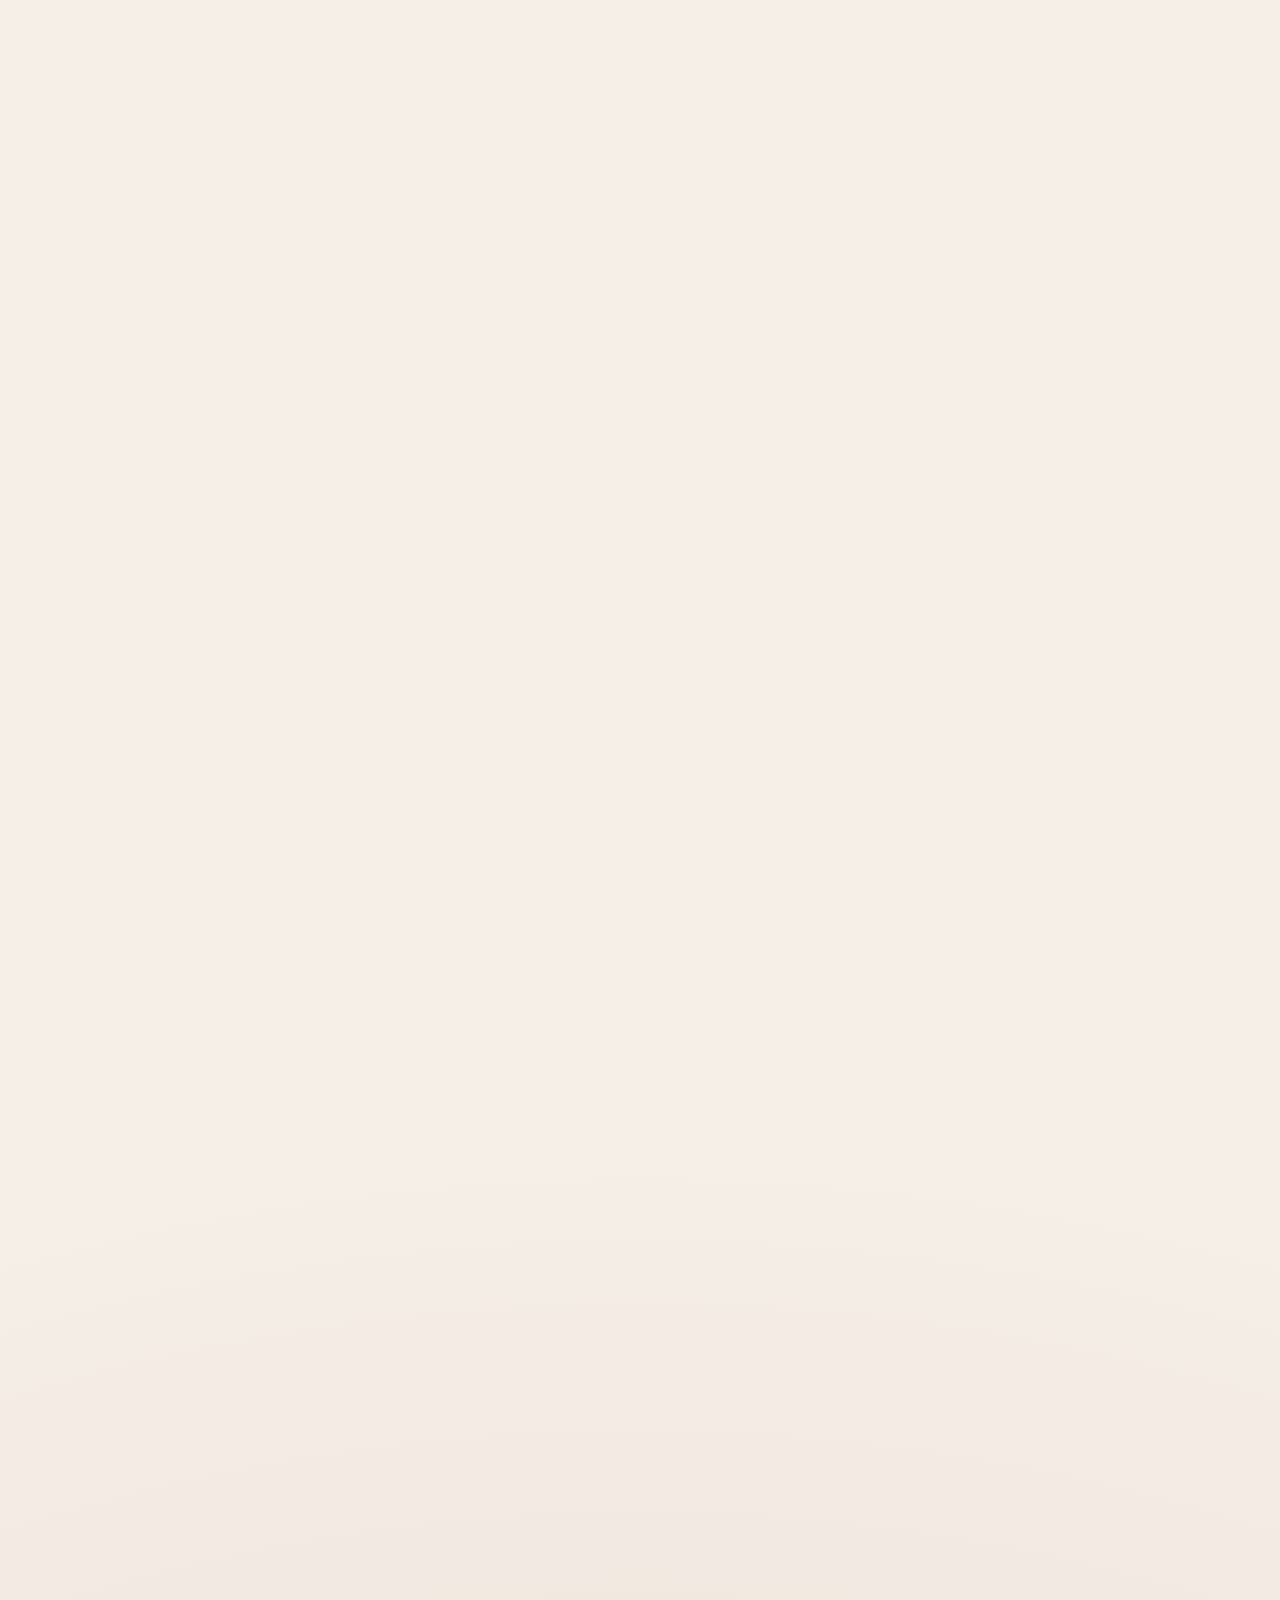
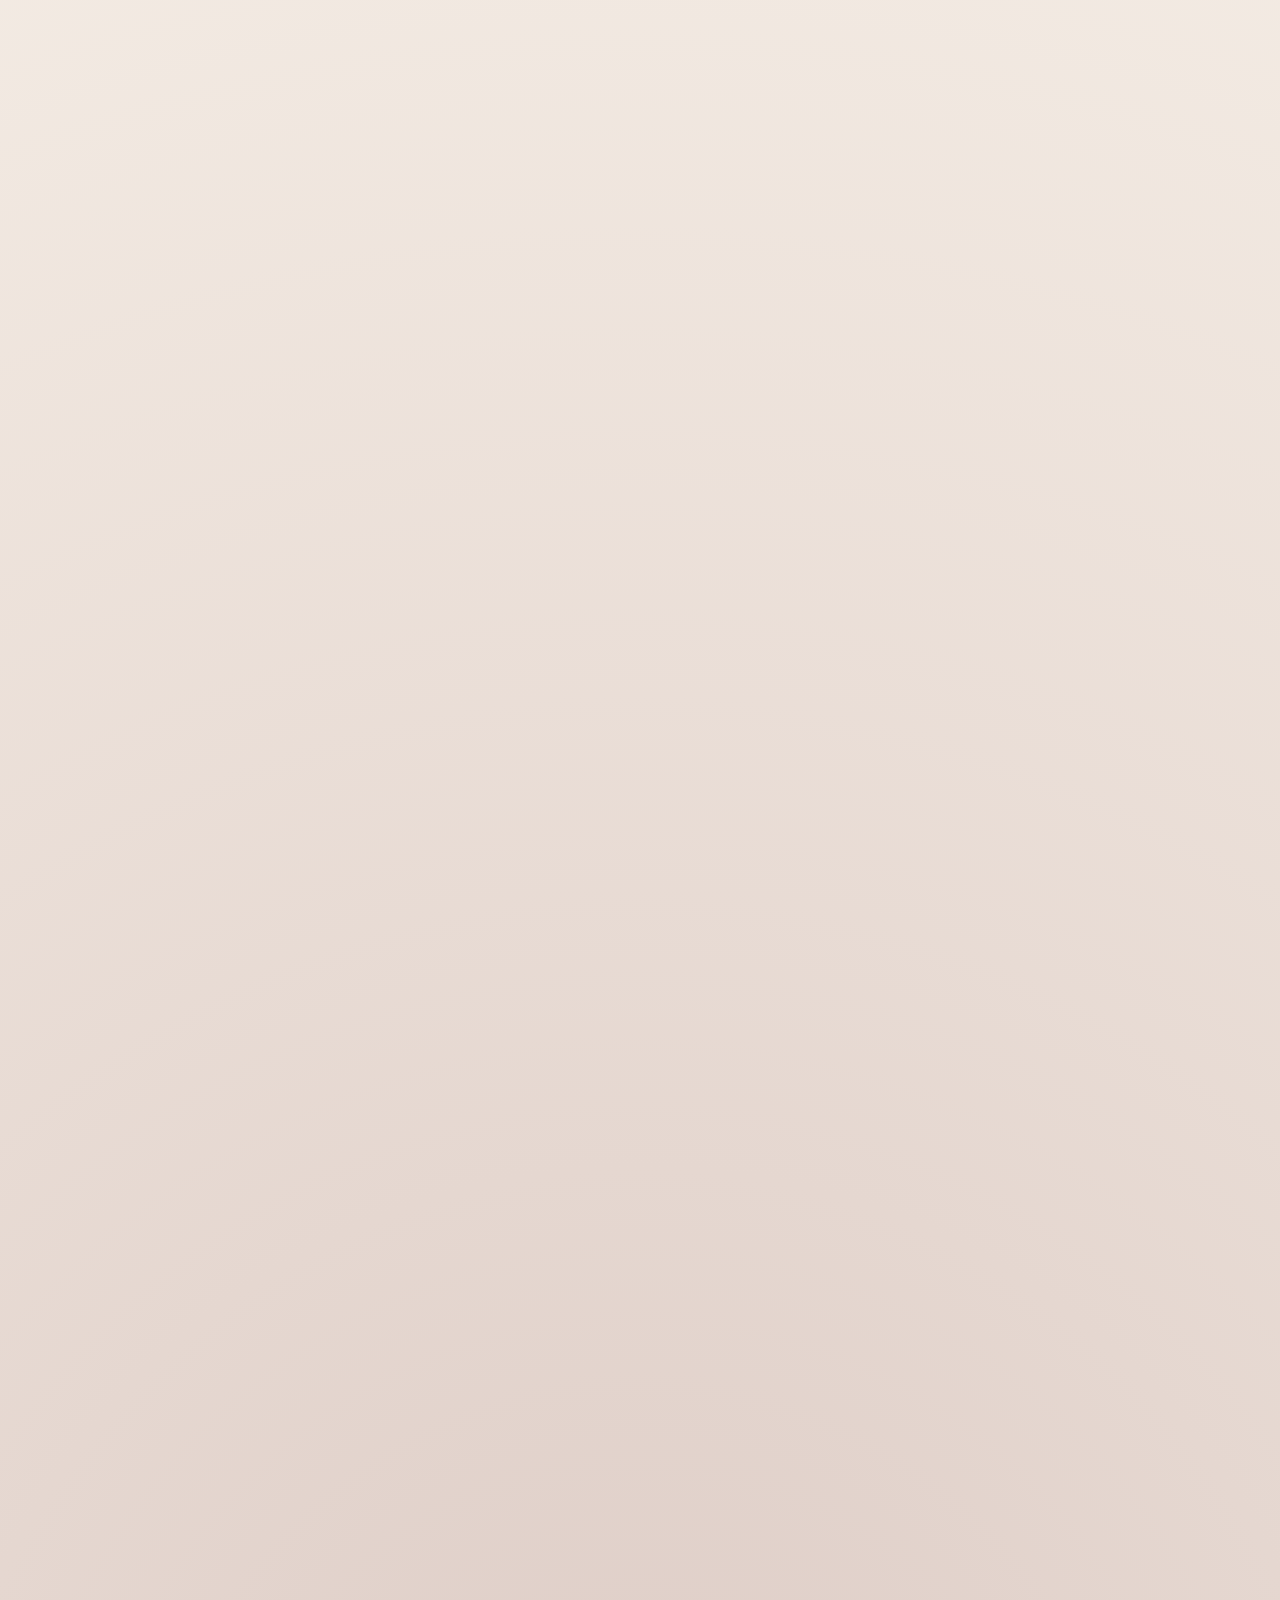
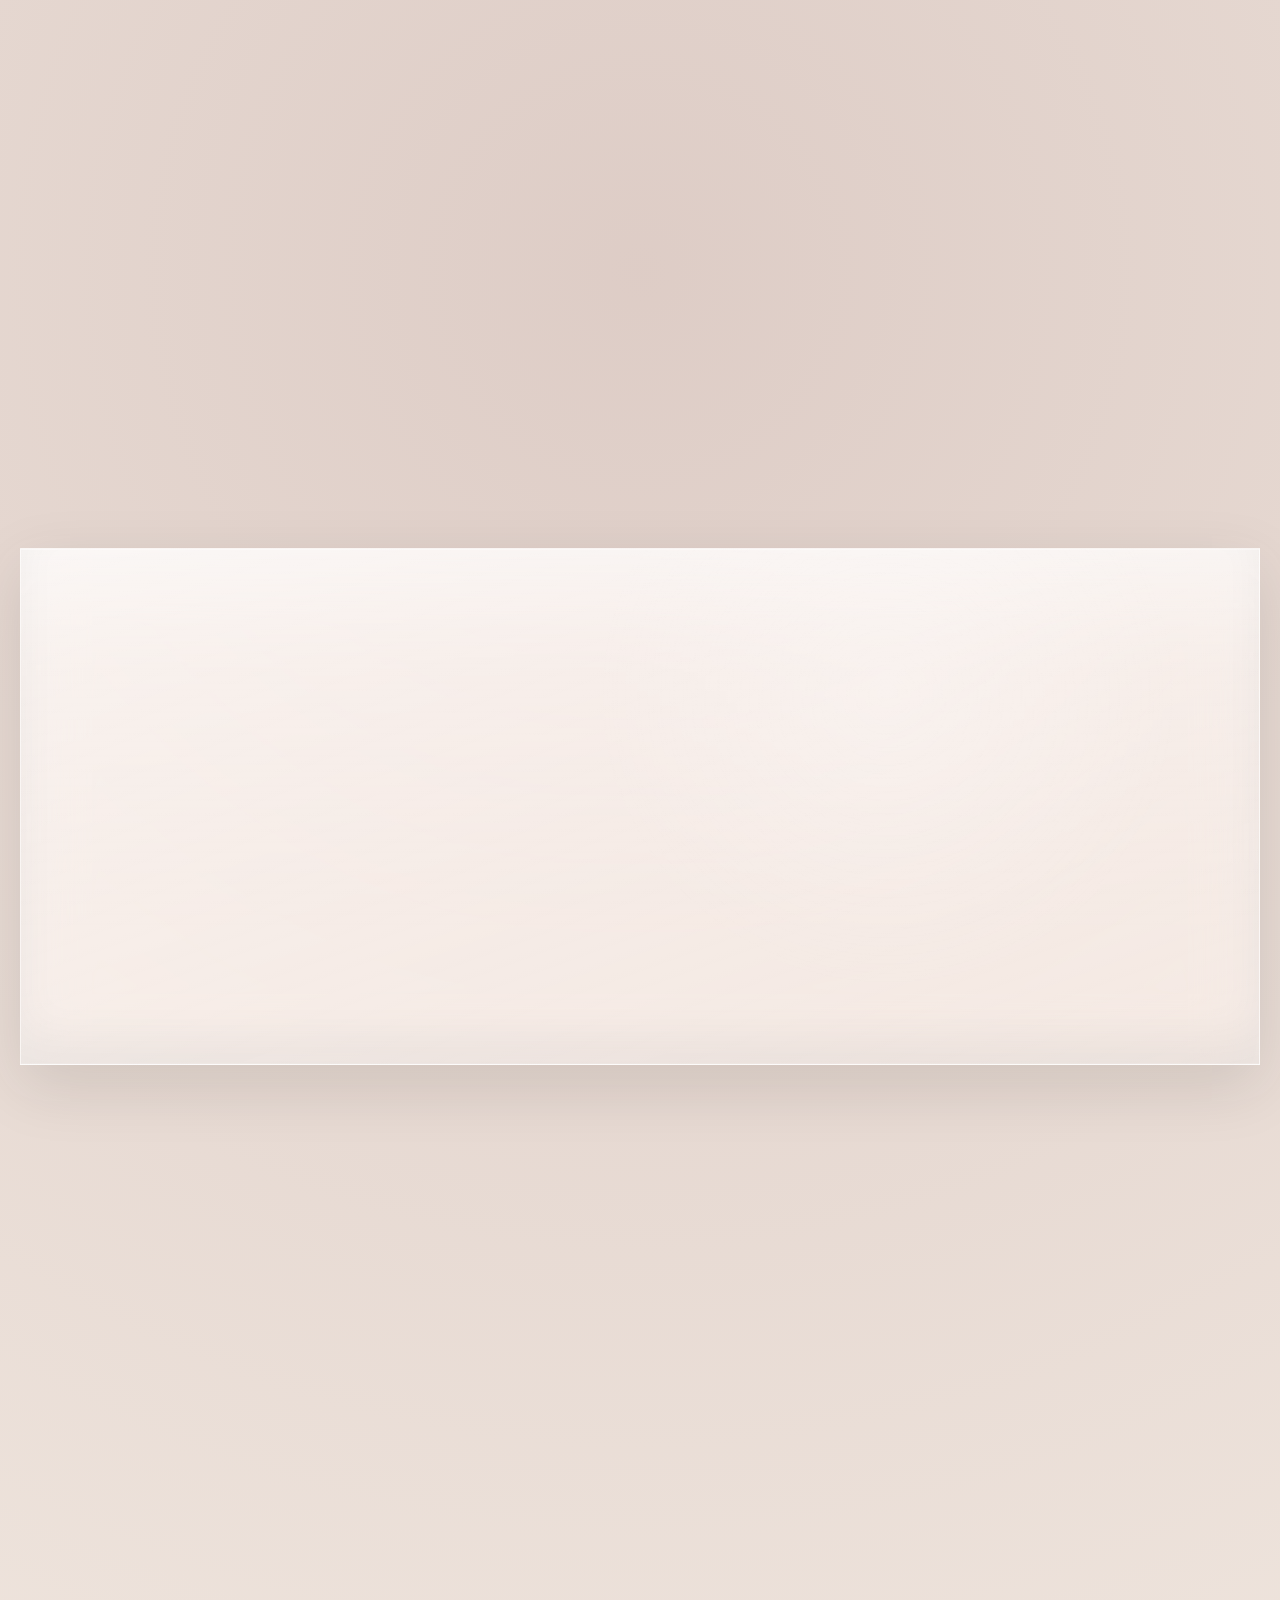
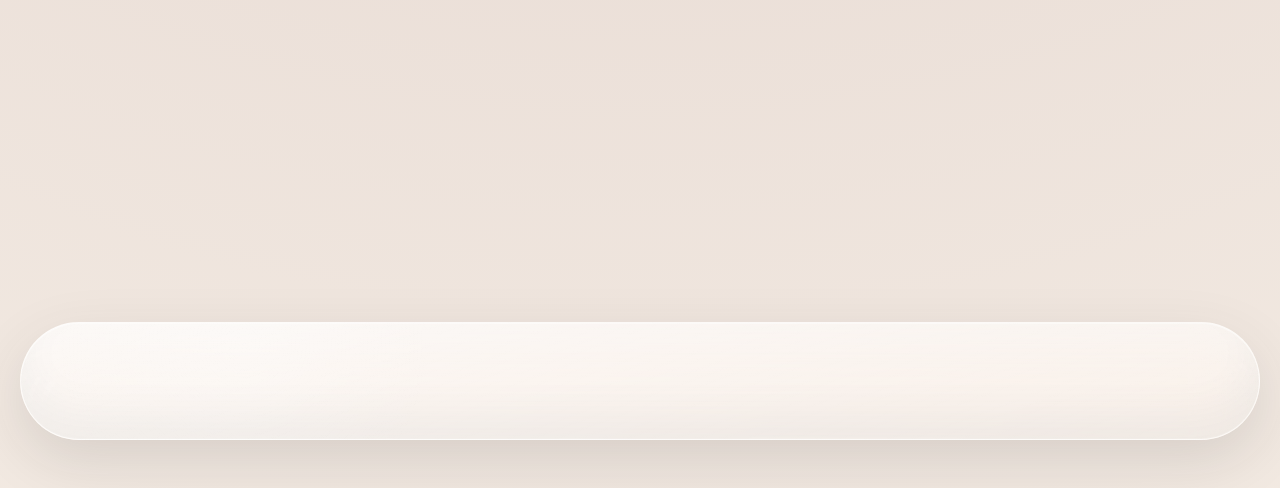
==== commit 9ace4f2f: "Version 1.0" ====
--- a/index.html
+++ b/index.html
@@ -1,68 +1,75 @@
-<!DOCTYPE html>
-<html lang="en">
+﻿<!DOCTYPE html>
+<html lang="en" data-theme="aurora">
 
 <head>
     <meta charset="UTF-8" />
     <meta name="viewport" content="width=device-width, initial-scale=1.0" />
     <meta name="description"
-        content="Akshaya Charitable Trust — Shakti · Shiksha · Samriddhi. Empowering rural India through education, healthcare, and sustainable livelihoods." />
-    <meta name="theme-color" content="#F5F0EB" />
-    <title>Akshaya Charitable Trust · Shakti · Shiksha · Samriddhi</title>
+        content="Akshaya Charitable Trust is a registered public charitable trust guided by Shakti, Shiksha, and Samriddhi: empowerment, education, and sustained well-being delivered with transparency and continuity." />
+    <meta name="theme-color" content="#f6efe7" />
+    <title>Akshaya Charitable Trust | Shakti · Shiksha · Samriddhi</title>
     <link rel="preconnect" href="https://fonts.googleapis.com">
     <link rel="preconnect" href="https://fonts.gstatic.com" crossorigin>
+    <link rel="dns-prefetch" href="https://fonts.googleapis.com">
+    <link rel="dns-prefetch" href="https://fonts.gstatic.com">
+    <!-- PERFORMANCE OPTIMIZED: preload compressed hero image for faster LCP -->
+    <link rel="preload" as="image" href="hero-900.webp" imagesrcset="hero-600.webp 600w, hero-900.webp 900w" imagesizes="(max-width: 860px) 100vw, 50vw" type="image/webp">
     <link
-        href="https://fonts.googleapis.com/css2?family=Plus+Jakarta+Sans:wght@300;400;500;600;700;800&family=EB+Garamond:ital,wght@0,400;0,500;0,600;0,700;1,400&display=swap"
-        rel="stylesheet" />
+        href="https://fonts.googleapis.com/css2?family=Manrope:wght@400;500;600;700;800&family=Fraunces:opsz,wght@9..144,500;9..144,600;9..144,700&display=swap"
+        rel="stylesheet">
     <style>
-        *,
-        *::before,
-        *::after {
+        * {
             box-sizing: border-box;
             margin: 0;
             padding: 0;
-            -webkit-font-smoothing: antialiased;
         }
 
         :root {
-            /* ═══ LOGO-EXTRACTED PALETTE ═══ */
-            --maroon: #6B2D2D;
-            --maroon-deep: #4E1F1F;
-            --maroon-light: #8B4545;
-            --maroon-wash: rgba(107, 45, 45, 0.08);
-            --gold: #D4A839;
-            --gold-deep: #B8912E;
-            --gold-light: #E8C15A;
-            --cream: #F5F0EB;
-            --cream-dark: #EDE5DD;
-            --ink: #3B1A1A;
-            --ink-soft: #6B5050;
-            --ink-faint: #9C8585;
-
-            /* LIQUID GLASS — maroon-tinted */
-            --glass-bg: rgba(107, 45, 45, 0.04);
-            --glass-border: rgba(255, 255, 255, 0.50);
-            --glass-blur: 45px;
-            --glass-sat: 200%;
-
+            --page-width: min(1440px, calc(100vw - 40px));
             --radius-pill: 999px;
-            --radius-window: 72px;
-            --radius-card: 44px;
-
-            --shadow-rest: 0 12px 56px -8px rgba(107, 45, 45, 0.08);
-            --shadow-hover: 0 32px 72px -12px rgba(107, 45, 45, 0.16);
-
-            --ease: cubic-bezier(0.16, 1, 0.3, 1);
-            --ease-spring: cubic-bezier(0.34, 1.56, 0.64, 1);
-            --ease-luxe: cubic-bezier(0.05, 0.7, 0.1, 1);
+            --radius-xl: 40px;
+            --radius-2xl: 56px;
+            --radius-3xl: 72px;
+            --nav-height: 78px;
+            --shadow-soft: 0 20px 60px rgba(24, 17, 11, 0.12);
+            --shadow-card: 0 30px 90px rgba(24, 17, 11, 0.14);
+            --shadow-strong: 0 40px 120px rgba(24, 17, 11, 0.18);
+            --ease-standard: cubic-bezier(0.22, 1, 0.36, 1);
+            --ease-bouncy: cubic-bezier(0.34, 1.56, 0.64, 1);
+            --font-sans: 'Manrope', system-ui, sans-serif;
+            --font-display: 'Fraunces', Georgia, serif;
+        }
+
+        html[data-theme="aurora"] {
+            --bg: #f6efe7;
+            --bg-elevated: rgba(255, 248, 242, 0.52);
+            --bg-strong: rgba(112, 45, 45, 0.1);
+            --surface: rgba(255, 255, 255, 0.44);
+            --surface-strong: rgba(255, 255, 255, 0.6);
+            --line: rgba(255, 255, 255, 0.52);
+            --line-soft: rgba(112, 45, 45, 0.12);
+            --text: #2f1b1a;
+            --text-soft: #6a5651;
+            --text-faint: #8f7a75;
+            --primary: #6f3030;
+            --primary-strong: #4f2020;
+            --secondary: #d8aa43;
+            --secondary-strong: #b8861f;
+            --accent: #e8c7b7;
+            --mesh-1: rgba(220, 177, 145, 0.48);
+            --mesh-2: rgba(214, 170, 67, 0.24);
+            --mesh-3: rgba(111, 48, 48, 0.18);
+            --hero-glow: rgba(255, 255, 255, 0.42);
         }
 
         @media (prefers-reduced-motion: reduce) {
-
             *,
             *::before,
             *::after {
                 animation-duration: 0.01ms !important;
+                animation-iteration-count: 1 !important;
                 transition-duration: 0.01ms !important;
+                scroll-behavior: auto !important;
             }
         }
 
@@ -72,794 +79,1239 @@
 
         body {
             min-height: 100vh;
-            font-family: 'Plus Jakarta Sans', system-ui, sans-serif;
-            color: var(--ink);
-            background: var(--cream);
             overflow-x: hidden;
-            line-height: 1.6;
+            font-family: var(--font-sans);
+            background:
+                radial-gradient(circle at 15% 20%, var(--mesh-1), transparent 34%),
+                radial-gradient(circle at 82% 18%, var(--mesh-2), transparent 26%),
+                radial-gradient(circle at 50% 82%, var(--mesh-3), transparent 28%),
+                var(--bg);
+            color: var(--text);
+            transition: background 700ms var(--ease-standard), color 300ms ease;
+        }
+
+        body::before {
+            content: "";
+            position: fixed;
+            inset: 0;
+            pointer-events: none;
+            background:
+                linear-gradient(120deg, rgba(255, 255, 255, 0.24), transparent 32%),
+                linear-gradient(300deg, rgba(255, 255, 255, 0.14), transparent 28%),
+                radial-gradient(circle at 20% 20%, rgba(255, 255, 255, 0.14), transparent 32%);
+            mix-blend-mode: soft-light;
+            opacity: 0.75;
+            z-index: -3;
+            animation: atmospheric-drift 28s ease-in-out infinite alternate;
+            transform: translate3d(calc(var(--parallax-x, 0px) * 0.12), calc(var(--parallax-y, 0px) * 0.12), 0);
+        }
+
+        body::after {
+            content: "";
+            position: fixed;
+            inset: 0;
+            pointer-events: none;
+            background-image: radial-gradient(rgba(255, 255, 255, 0.16) 0.9px, transparent 0.9px);
+            background-size: 24px 24px;
+            opacity: 0.25;
+            z-index: -2;
+            transform: translate3d(calc(var(--parallax-x, 0px) * -0.08), calc(var(--parallax-y, 0px) * -0.08), 0);
+        }
+
+        .section,
+        .section-grid,
+        .cinema-section,
+        footer {
+            content-visibility: auto;
+            contain-intrinsic-size: 900px;
+        }
+
+        .hero {
+            content-visibility: visible;
+        }
+
+        @keyframes atmospheric-drift {
+            0% {
+                transform: translate3d(-18px, -10px, 0) scale(1);
+            }
+
+            100% {
+                transform: translate3d(20px, 16px, 0) scale(1.08);
+            }
+        }
+
+        img {
+            display: block;
+            max-width: 100%;
+        }
+
+        button,
+        a {
+            font: inherit;
+        }
+
+        a {
+            color: inherit;
+            text-decoration: none;
         }
 
         .skip-link {
             position: absolute;
-            top: -100%;
-            left: 16px;
-            background: var(--maroon);
-            color: var(--cream);
-            padding: 12px 24px;
-            border-radius: 0 0 12px 12px;
-            z-index: 9999;
-            font-weight: 700;
-            text-decoration: none;
+            left: 20px;
+            top: -100px;
+            padding: 12px 18px;
+            border-radius: 18px;
+            background: var(--primary);
+            color: #fff;
+            z-index: 1000;
         }
 
         .skip-link:focus {
-            top: 0;
-        }
-
-        /* ═══ MESH BACKGROUND — warm maroon/gold tones ═══ */
-        .mesh-bg {
+            top: 12px;
+        }
+
+        .page-shell {
+            width: var(--page-width);
+            margin: 0 auto;
+            padding: 24px 0 48px;
+            position: relative;
+        }
+
+        .page-shell::before,
+        .page-shell::after {
+            content: "";
             position: fixed;
-            inset: 0;
+            inset: auto;
+            pointer-events: none;
+            border-radius: 999px;
+            filter: blur(68px);
             z-index: -1;
-            filter: blur(130px) saturate(1.4);
-            opacity: 0.7;
-        }
-
-        .blob {
-            position: absolute;
-            border-radius: 50%;
-            animation: drift 30s infinite alternate ease-in-out;
-        }
-
-        .blob-1 {
-            width: 85vw;
-            height: 85vw;
-            background: #E8D5C4;
-            top: -25%;
-            left: -15%;
-        }
-
-        .blob-2 {
-            width: 75vw;
-            height: 75vw;
-            background: #F0E0D0;
-            bottom: -20%;
-            right: -10%;
-            animation-delay: -7s;
-        }
-
-        .blob-3 {
-            width: 65vw;
-            height: 65vw;
-            background: #D4A83920;
-            top: 15%;
-            left: 35%;
-            animation-delay: -14s;
-        }
-
-        .blob-4 {
-            width: 50vw;
-            height: 50vw;
-            background: #6B2D2D10;
-            bottom: 5%;
-            left: 5%;
-            animation-delay: -4s;
-        }
-
-        @keyframes drift {
-            from {
-                transform: translate(0, 0) scale(1) rotate(0deg);
-            }
-
-            to {
-                transform: translate(90px, 70px) scale(1.08) rotate(40deg);
-            }
-        }
-
-        .page {
-            position: relative;
-            z-index: 10;
-            max-width: 1400px;
-            margin: 0 auto;
-            padding: 40px 32px 40px;
-        }
-
-        /* ═══ LIQUID GLASS ═══ */
+            opacity: 0.55;
+        }
+
+        .page-shell::before {
+            width: 320px;
+            height: 320px;
+            top: 12%;
+            right: 6%;
+            background: radial-gradient(circle, rgba(255, 255, 255, 0.18), transparent 68%);
+            animation: orb-float-a 28s ease-in-out infinite alternate;
+        }
+
+        .page-shell::after {
+            width: 420px;
+            height: 420px;
+            bottom: 8%;
+            left: 4%;
+            background: radial-gradient(circle, rgba(255, 255, 255, 0.12), transparent 72%);
+            animation: orb-float-b 34s ease-in-out infinite alternate;
+        }
+
+        @keyframes orb-float-a {
+            0% {
+                transform: translate3d(-18px, -12px, 0) scale(0.96);
+            }
+
+            100% {
+                transform: translate3d(24px, 18px, 0) scale(1.08);
+            }
+        }
+
+        @keyframes orb-float-b {
+            0% {
+                transform: translate3d(20px, 8px, 0) scale(1);
+            }
+
+            100% {
+                transform: translate3d(-28px, -20px, 0) scale(1.12);
+            }
+        }
+
         .glass {
-            -webkit-backdrop-filter: blur(var(--glass-blur)) saturate(var(--glass-sat));
-            backdrop-filter: blur(var(--glass-blur)) saturate(var(--glass-sat));
-            background: var(--glass-bg);
-            border: 1px solid var(--glass-border);
-            box-shadow: var(--shadow-rest);
             position: relative;
             overflow: hidden;
-            opacity: 0;
-            transform: translate3d(0, 60px, 0) scale(0.96);
-            filter: blur(4px);
-            transform-origin: center bottom;
-            transition: opacity 1.2s var(--ease-luxe), transform 1.2s var(--ease-luxe), filter 0.8s var(--ease-luxe), box-shadow 0.5s var(--ease), border-color 0.5s ease;
-            will-change: transform, opacity;
-            contain: layout style paint;
-        }
-
-        .glass.vis {
-            opacity: 1;
-            transform: translate3d(0, 0, 0) scale(1);
-            filter: blur(0);
-        }
-
-        .glass:hover {
-            box-shadow: var(--shadow-hover);
-            border-color: rgba(255, 255, 255, 0.75);
-        }
-
-        .shine {
+            background:
+                radial-gradient(circle at var(--mx, 50%) var(--my, 20%), rgba(255, 255, 255, 0.26), transparent 28%),
+                linear-gradient(180deg, rgba(255, 255, 255, 0.42), rgba(255, 255, 255, 0.12) 24%, rgba(255, 255, 255, 0.04) 54%, transparent 74%),
+                linear-gradient(160deg, color-mix(in srgb, var(--surface-strong) 88%, white 12%), var(--surface));
+            border: 1px solid var(--line);
+            box-shadow:
+                inset 0 1px 0 rgba(255, 255, 255, 0.42),
+                inset 0 -1px 0 rgba(255, 255, 255, 0.12),
+                inset 0 24px 48px rgba(255, 255, 255, 0.06),
+                inset 0 -28px 42px rgba(0, 0, 0, 0.04),
+                0 12px 32px rgba(255, 255, 255, 0.05),
+                var(--shadow-soft);
+            backdrop-filter: blur(30px) saturate(155%);
+            -webkit-backdrop-filter: blur(30px) saturate(155%);
+            transform-style: preserve-3d;
+            isolation: isolate;
+            background-size: 140% 140%, 100% 100%, 100% 100%;
+            animation: pane-breathe 26s ease-in-out infinite alternate;
+        }
+
+        .glass::before {
+            content: "";
             position: absolute;
             inset: 0;
+            background:
+                radial-gradient(circle at 12% 14%, rgba(255, 255, 255, 0.5), transparent 22%),
+                radial-gradient(circle at 84% 20%, rgba(255, 255, 255, 0.18), transparent 22%),
+                radial-gradient(circle at 50% 120%, rgba(255, 255, 255, 0.08), transparent 40%),
+                linear-gradient(140deg, rgba(255, 255, 255, 0.5), transparent 28%, transparent 70%, rgba(255, 255, 255, 0.2));
+            opacity: 0.9;
             pointer-events: none;
+            z-index: 0;
+            animation: caustic-shift 24s ease-in-out infinite alternate;
+        }
+
+        .glass::after {
+            content: "";
+            position: absolute;
+            inset: 1px;
             border-radius: inherit;
-            background: radial-gradient(ellipse 600px 400px at var(--sx, 50%) var(--sy, 50%), rgba(255, 255, 255, 0.7), transparent 70%);
-            opacity: 0.15;
-            mix-blend-mode: overlay;
+            pointer-events: none;
+            border: 1px solid rgba(255, 255, 255, 0.22);
+            mask: linear-gradient(#fff 0 0) padding-box, linear-gradient(#fff 0 0);
+            mask-composite: exclude;
+            box-shadow:
+                inset 0 1px 0 rgba(255, 255, 255, 0.24),
+                inset 0 -1px 0 rgba(255, 255, 255, 0.06);
+        }
+
+        .glass > * {
+            position: relative;
             z-index: 1;
-            transition: opacity 0.8s var(--ease-luxe);
-        }
-
-        .glass:hover .shine {
-            opacity: 0.5;
-        }
-
-        /* ═══ TYPOGRAPHY ═══ */
+            transform: translateZ(22px);
+        }
+
+        .glass .glass {
+            backdrop-filter: blur(24px) saturate(145%);
+            -webkit-backdrop-filter: blur(24px) saturate(145%);
+            background:
+                radial-gradient(circle at var(--mx, 50%) var(--my, 20%), rgba(255, 255, 255, 0.24), transparent 24%),
+                linear-gradient(180deg, rgba(255, 255, 255, 0.28), rgba(255, 255, 255, 0.1) 32%, rgba(255, 255, 255, 0.04)),
+                linear-gradient(160deg, color-mix(in srgb, var(--surface-strong) 82%, white 18%), var(--surface));
+            animation-duration: 30s;
+        }
+
+        @keyframes pane-breathe {
+            0% {
+                background-position: 0% 0%, 0% 0%, 0% 0%;
+            }
+
+            100% {
+                background-position: 6% 8%, 0% 0%, 0% 0%;
+            }
+        }
+
+        @keyframes caustic-shift {
+            0% {
+                transform: translate3d(-1.5%, -1%, 0) scale(1);
+                opacity: 0.76;
+            }
+
+            50% {
+                transform: translate3d(1%, 1.2%, 0) scale(1.03);
+                opacity: 0.92;
+            }
+
+            100% {
+                transform: translate3d(2%, -1.4%, 0) scale(1.05);
+                opacity: 0.84;
+            }
+        }
+
+        .glass::selection {
+            background: rgba(255, 255, 255, 0.2);
+        }
+
+        .hover-lift {
+            transition: transform 500ms var(--ease-standard), box-shadow 500ms var(--ease-standard), border-color 400ms ease;
+            transform-style: preserve-3d;
+        }
+
+        .hover-lift:hover {
+            transform: translateY(-10px) scale(1.01) translateZ(0);
+            box-shadow:
+                inset 0 1px 0 rgba(255, 255, 255, 0.54),
+                inset 0 -1px 0 rgba(255, 255, 255, 0.12),
+                0 20px 50px rgba(255, 255, 255, 0.1),
+                var(--shadow-card);
+            border-color: rgba(255, 255, 255, 0.72);
+        }
+
+        .hover-lift:hover::before {
+            opacity: 1;
+        }
+
+        .section {
+            margin-top: 28px;
+        }
+
+        .section-space {
+            padding: 36px;
+        }
+
+        .section-header {
+            max-width: 760px;
+            margin-bottom: 28px;
+        }
+
+        .eyebrow {
+            display: inline-flex;
+            align-items: center;
+            gap: 10px;
+            margin-bottom: 16px;
+            padding: 9px 16px;
+            border-radius: 999px;
+            letter-spacing: 0.18em;
+            text-transform: uppercase;
+            font-size: 0.72rem;
+            font-weight: 800;
+            color: var(--primary);
+            background: var(--bg-strong);
+            border: 1px solid var(--line-soft);
+        }
+
+        .eyebrow::before {
+            content: "";
+            width: 8px;
+            height: 8px;
+            border-radius: 50%;
+            background: linear-gradient(135deg, var(--secondary), var(--secondary-strong));
+            box-shadow: 0 0 18px rgba(216, 170, 67, 0.55);
+        }
+
         h1,
         h2,
+        h3,
+        h4 {
+            font-family: var(--font-display);
+            letter-spacing: -0.04em;
+            line-height: 1.02;
+            color: var(--text);
+        }
+
+        h1 {
+            font-size: clamp(3.5rem, 7vw, 7rem);
+        }
+
+        h2 {
+            font-size: clamp(2.25rem, 4vw, 4.4rem);
+        }
+
         h3 {
-            font-weight: 800;
-            letter-spacing: -0.04em;
-            line-height: 1.08;
-            color: var(--maroon-deep);
-        }
-
-        h2 {
-            font-size: clamp(2.4rem, 5vw, 3.8rem);
-            margin-bottom: 20px;
+            font-size: clamp(1.45rem, 2vw, 2rem);
         }
 
         p {
-            font-weight: 500;
-            font-size: 1.1rem;
-            color: var(--ink-soft);
-        }
-
-        .section-header {
-            text-align: center;
-            margin-bottom: 72px;
-        }
-
-        .section-header p {
-            max-width: 640px;
-            margin: 0 auto;
-        }
-
-        .tag {
-            background: var(--maroon-wash);
-            border: 1px solid rgba(107, 45, 45, 0.12);
-            padding: 6px 18px;
-            border-radius: 999px;
-            font-size: 0.72rem;
-            font-weight: 800;
-            text-transform: uppercase;
-            letter-spacing: 0.12em;
-            display: inline-flex;
-            margin-bottom: 20px;
-            color: var(--maroon);
+            color: var(--text-soft);
+            line-height: 1.75;
+            font-size: 1rem;
+        }
+
+        .lede {
+            font-size: clamp(1.08rem, 1.6vw, 1.28rem);
+        }
+
+        .muted {
+            color: var(--text-faint);
         }
 
         .gradient-text {
-            background: linear-gradient(135deg, var(--gold), var(--gold-deep));
+            background: linear-gradient(135deg, var(--secondary-strong), var(--secondary));
             -webkit-background-clip: text;
             background-clip: text;
             color: transparent;
         }
 
-        /* ═══ NAV ═══ */
-        nav.glass {
+        .nav-wrap {
             position: sticky;
-            top: 28px;
-            z-index: 1000;
-            margin-bottom: 48px;
-            padding: 12px 28px;
-            border-radius: 999px;
+            top: 18px;
+            z-index: 60;
+            padding-top: 4px;
+        }
+
+        .nav {
+            min-height: var(--nav-height);
             display: flex;
             align-items: center;
             justify-content: space-between;
-            opacity: 1;
-            transform: none;
-            filter: none;
-        }
-
-        .logo {
+            gap: 24px;
+            border-radius: 999px;
+            padding: 10px 14px 10px 22px;
+        }
+
+        .brand {
+            display: flex;
+            align-items: center;
+            gap: 14px;
+            min-width: 0;
+        }
+
+        .brand-mark {
+            width: 54px;
+            height: 54px;
+            border-radius: 18px;
+            overflow: hidden;
+            box-shadow: inset 0 1px 1px rgba(255, 255, 255, 0.4);
+            background: rgba(255, 255, 255, 0.25);
+            flex: 0 0 auto;
+        }
+
+        .brand-mark img {
+            width: 100%;
+            height: 100%;
+            object-fit: cover;
+        }
+
+        .brand-copy {
+            min-width: 0;
+        }
+
+        .brand-title {
+            font-size: 1rem;
             font-weight: 800;
-            font-size: 1.15rem;
+            color: var(--text);
+            white-space: nowrap;
+            overflow: hidden;
+            text-overflow: ellipsis;
+        }
+
+        .brand-subtitle {
+            font-size: 0.74rem;
+            letter-spacing: 0.14em;
+            text-transform: uppercase;
+            color: var(--text-faint);
+        }
+
+        .nav-links {
             display: flex;
             align-items: center;
             gap: 10px;
-            letter-spacing: -0.03em;
-            color: var(--maroon-deep);
-        }
-
-        .logo-mark {
-            width: 48px;
-            height: 48px;
-            border-radius: 12px;
+            flex-wrap: wrap;
+            justify-content: center;
+        }
+
+        .nav-links a {
+            border-radius: 999px;
+            padding: 10px 14px;
+            color: var(--text-soft);
+            font-weight: 700;
+            font-size: 0.92rem;
+            transition: background 250ms ease, color 250ms ease, transform 250ms ease;
+        }
+
+        .nav-links a:hover {
+            background: rgba(255, 255, 255, 0.2);
+            color: var(--text);
+            transform: translateY(-1px);
+        }
+
+        .nav-actions {
+            display: flex;
+            align-items: center;
+            gap: 10px;
+            flex-wrap: wrap;
+            justify-content: flex-end;
+        }
+
+        .btn {
+            border: 0;
+            border-radius: var(--radius-pill);
+            display: inline-flex;
+            align-items: center;
+            justify-content: center;
+            gap: 10px;
+            padding: 14px 22px;
+            font-weight: 800;
+            letter-spacing: -0.02em;
+            cursor: pointer;
+            transition: transform 300ms var(--ease-bouncy), box-shadow 300ms var(--ease-standard), background 300ms ease, color 300ms ease;
+        }
+
+        .btn:hover {
+            transform: translateY(-3px);
+        }
+
+        .btn-primary {
+            background: linear-gradient(135deg, var(--primary), var(--primary-strong));
+            color: #fff;
+            box-shadow: 0 20px 40px rgba(71, 34, 34, 0.26);
+        }
+
+        .btn-secondary {
+            background: linear-gradient(135deg, var(--secondary), var(--secondary-strong));
+            color: #261815;
+            box-shadow: 0 20px 40px rgba(216, 170, 67, 0.24);
+        }
+
+        .btn-ghost {
+            background: rgba(255, 255, 255, 0.18);
+            color: var(--text);
+            border: 1px solid var(--line-soft);
+        }
+
+        .btn-block {
+            width: 100%;
+        }
+
+        .hero {
+            min-height: calc(100vh - 64px);
+            display: grid;
+            grid-template-columns: 1.15fr 0.85fr;
+            gap: 24px;
+            align-items: stretch;
+        }
+
+        .hero-card {
+            border-radius: var(--radius-3xl);
+            padding: 42px;
+            min-height: 720px;
+            display: flex;
+            flex-direction: column;
+            justify-content: space-between;
+            isolation: isolate;
+            background:
+                radial-gradient(circle at 18% 16%, rgba(255, 255, 255, 0.26), transparent 24%),
+                linear-gradient(180deg, rgba(255, 255, 255, 0.24), rgba(255, 255, 255, 0.06) 42%, transparent 72%),
+                linear-gradient(160deg, color-mix(in srgb, var(--surface-strong) 78%, white 22%), var(--surface));
+        }
+
+        .hero-card::after {
+            content: "";
+            position: absolute;
+            inset: auto 14% -12% 14%;
+            height: 200px;
+            border-radius: 50%;
+            background: radial-gradient(circle, var(--hero-glow), transparent 64%);
+            z-index: -1;
+            filter: blur(26px);
+        }
+
+        .hero-intro {
+            max-width: 760px;
+        }
+
+        .hero-copy {
+            margin-top: 22px;
+            max-width: 720px;
+        }
+
+        .hero-actions,
+        .mini-actions {
+            display: flex;
+            gap: 14px;
+            flex-wrap: wrap;
+        }
+
+        .hero-metrics {
+            display: grid;
+            grid-template-columns: repeat(3, minmax(0, 1fr));
+            gap: 14px;
+            margin-top: 34px;
+        }
+
+        .metric-chip {
+            padding: 18px;
+            border-radius: 24px;
+            background: linear-gradient(180deg, rgba(255, 255, 255, 0.2), rgba(255, 255, 255, 0.08));
+            border: 1px solid rgba(255, 255, 255, 0.34);
+            box-shadow:
+                inset 0 1px 0 rgba(255, 255, 255, 0.32),
+                0 14px 28px rgba(255, 255, 255, 0.04);
+        }
+
+        .metric-chip strong {
+            display: block;
+            font-size: 1.6rem;
+            color: var(--text);
+        }
+
+        .hero-side {
+            display: grid;
+            gap: 24px;
+        }
+
+        .hero-visual {
+            border-radius: var(--radius-3xl);
+            padding: 18px;
+            min-height: 430px;
+            display: flex;
+            flex-direction: column;
+            justify-content: space-between;
+            background:
+                radial-gradient(circle at 75% 18%, rgba(255, 255, 255, 0.2), transparent 20%),
+                linear-gradient(180deg, rgba(255, 255, 255, 0.2), rgba(255, 255, 255, 0.06) 48%, transparent 78%),
+                linear-gradient(160deg, color-mix(in srgb, var(--surface-strong) 76%, white 24%), var(--surface));
+        }
+
+        .hero-media {
+            position: relative;
+            flex: 1;
+            min-height: 320px;
+            border-radius: 34px;
             overflow: hidden;
-        }
-
-        .logo-mark img {
+            background: linear-gradient(180deg, rgba(255, 255, 255, 0.12), rgba(0, 0, 0, 0.08));
+        }
+
+        .hero-media img {
             width: 100%;
             height: 100%;
             object-fit: cover;
-        }
-
-        .nav-links {
+            transform: scale(1.08);
+            transition: transform 1.1s var(--ease-standard);
+        }
+
+        .hero-visual:hover .hero-media img {
+            transform: scale(1.14);
+        }
+
+        .hero-floating,
+        .floating-card,
+        .program-card,
+        .story-card,
+        .impact-card,
+        .tier,
+        .faq-item,
+        .support-card,
+        .governance-card,
+        .contact-card {
+            border-radius: var(--radius-xl);
+        }
+
+        .hero-floating {
+            padding: 22px;
+            display: grid;
+            gap: 16px;
+            background:
+                radial-gradient(circle at 22% 12%, rgba(255, 255, 255, 0.22), transparent 20%),
+                linear-gradient(180deg, rgba(255, 255, 255, 0.18), rgba(255, 255, 255, 0.06) 48%, transparent 82%),
+                linear-gradient(160deg, color-mix(in srgb, var(--surface-strong) 74%, white 26%), var(--surface));
+        }
+
+        .floating-row {
             display: flex;
-            gap: 32px;
-        }
-
-        .nav-links a {
-            text-decoration: none;
-            color: var(--maroon);
-            font-weight: 700;
-            font-size: 0.9rem;
-            opacity: 0.55;
-            transition: 0.3s var(--ease);
-        }
-
-        .nav-links a:hover {
-            opacity: 1;
-        }
-
-        .btn {
-            border-radius: var(--radius-pill);
-            padding: 13px 32px;
-            font-weight: 800;
-            font-size: 0.95rem;
-            border: 0;
-            cursor: pointer;
+            align-items: center;
+            justify-content: space-between;
+            gap: 16px;
+        }
+
+        .badge {
             display: inline-flex;
             align-items: center;
             gap: 8px;
-            transition: all 0.6s var(--ease-luxe);
-            z-index: 2;
-            font-family: inherit;
+            padding: 8px 12px;
+            border-radius: 999px;
+            background: linear-gradient(180deg, rgba(255, 255, 255, 0.26), rgba(255, 255, 255, 0.1));
+            border: 1px solid rgba(255, 255, 255, 0.3);
+            font-size: 0.8rem;
+            font-weight: 800;
+            letter-spacing: 0.08em;
+            text-transform: uppercase;
+            color: var(--text-soft);
+            box-shadow: inset 0 1px 0 rgba(255, 255, 255, 0.3);
+        }
+
+        .section-grid {
+            display: grid;
+            gap: 24px;
+        }
+
+        .proof-grid {
+            grid-template-columns: 1.2fr 0.8fr;
+            align-items: stretch;
+        }
+
+        .impact-grid,
+        .program-grid,
+        .stories-grid,
+        .support-grid,
+        .governance-grid,
+        .contact-grid {
+            display: grid;
+            gap: 18px;
+        }
+
+        .impact-grid {
+            grid-template-columns: repeat(4, minmax(0, 1fr));
+        }
+
+        #impact {
+            background:
+                radial-gradient(circle at 16% 18%, rgba(255, 255, 255, 0.18), transparent 20%),
+                radial-gradient(circle at 80% 24%, rgba(255, 255, 255, 0.1), transparent 22%),
+                linear-gradient(180deg, rgba(255, 255, 255, 0.18), rgba(255, 255, 255, 0.05) 42%, transparent 72%),
+                linear-gradient(160deg, color-mix(in srgb, var(--surface-strong) 72%, white 28%), var(--surface));
+        }
+
+        .impact-card,
+        .support-card,
+        .governance-card,
+        .contact-card,
+        .story-card,
+        .faq-item,
+        .tier,
+        .program-card,
+        .floating-card {
+            padding: 24px;
+        }
+        .impact-value {
+            font-family: var(--font-display);
+            font-size: clamp(2.2rem, 4vw, 4rem);
+            line-height: 1;
+            margin-bottom: 10px;
+            color: var(--primary);
+        }
+
+        .impact-label {
+            font-size: 0.85rem;
+            text-transform: uppercase;
+            letter-spacing: 0.14em;
+            color: var(--text-faint);
+            font-weight: 800;
+        }
+
+        .support-grid {
+            grid-template-columns: repeat(3, minmax(0, 1fr));
+        }
+
+        .support-card h3,
+        .governance-card h3,
+        .program-card h3,
+        .story-card h3,
+        .contact-card h3,
+        .tier h3,
+        .faq-item h3 {
+            margin-bottom: 12px;
+        }
+
+        .support-list,
+        .governance-list,
+        .tier-list,
+        .contact-list {
+            list-style: none;
+            display: grid;
+            gap: 10px;
+            margin-top: 18px;
+        }
+
+        .support-list li,
+        .governance-list li,
+        .tier-list li,
+        .contact-list li {
             position: relative;
-        }
-
-        .btn::after {
-            content: '';
+            padding-left: 18px;
+            color: var(--text-soft);
+        }
+
+        .support-list li::before,
+        .governance-list li::before,
+        .tier-list li::before,
+        .contact-list li::before {
+            content: "";
+            position: absolute;
+            left: 0;
+            top: 0.8em;
+            width: 8px;
+            height: 8px;
+            border-radius: 50%;
+            background: linear-gradient(135deg, var(--secondary), var(--secondary-strong));
+        }
+
+        .proof-board {
+            display: grid;
+            gap: 18px;
+            grid-template-columns: repeat(2, minmax(0, 1fr));
+        }
+
+        .proof-panel {
+            padding: 28px;
+            border-radius: var(--radius-2xl);
+        }
+
+        .program-grid {
+            grid-template-columns: repeat(3, minmax(0, 1fr));
+        }
+
+        .program-card {
+            min-height: 480px;
+            display: flex;
+            flex-direction: column;
+            gap: 18px;
+            background:
+                radial-gradient(circle at 18% 12%, rgba(255, 255, 255, 0.18), transparent 18%),
+                linear-gradient(180deg, rgba(255, 255, 255, 0.16), rgba(255, 255, 255, 0.06) 42%, transparent 76%),
+                linear-gradient(160deg, color-mix(in srgb, var(--surface-strong) 76%, white 24%), var(--surface));
+        }
+
+        .program-media {
+            position: relative;
+            overflow: hidden;
+            border-radius: 28px;
+            min-height: 220px;
+        }
+
+        .program-media img {
+            width: 100%;
+            height: 100%;
+            object-fit: cover;
+            transition: transform 1.1s var(--ease-standard), filter 1.1s var(--ease-standard);
+        }
+
+        .program-card:hover .program-media img {
+            transform: scale(1.08);
+            filter: saturate(1.05) contrast(1.02);
+        }
+
+        .program-meta {
+            display: flex;
+            gap: 10px;
+            flex-wrap: wrap;
+        }
+
+        .chip {
+            padding: 8px 12px;
+            border-radius: 999px;
+            background: linear-gradient(180deg, rgba(255, 255, 255, 0.22), rgba(255, 255, 255, 0.1));
+            border: 1px solid var(--line-soft);
+            font-size: 0.8rem;
+            font-weight: 700;
+            color: var(--text-soft);
+            box-shadow: inset 0 1px 0 rgba(255, 255, 255, 0.28);
+        }
+
+        .cinema-section {
+            min-height: 240vh;
+            position: relative;
+        }
+
+        .cinema-stage {
+            position: sticky;
+            top: 96px;
+            min-height: calc(100vh - 120px);
+            border-radius: var(--radius-3xl);
+            overflow: hidden;
+            padding: 26px;
+            display: grid;
+            grid-template-columns: 1.1fr 0.9fr;
+            gap: 24px;
+            background:
+                radial-gradient(circle at 14% 14%, rgba(255, 255, 255, 0.2), transparent 18%),
+                radial-gradient(circle at 84% 22%, rgba(255, 255, 255, 0.12), transparent 18%),
+                linear-gradient(180deg, rgba(255, 255, 255, 0.16), rgba(255, 255, 255, 0.04) 44%, transparent 72%),
+                linear-gradient(160deg, color-mix(in srgb, var(--surface-strong) 74%, white 26%), var(--surface));
+        }
+
+        .cinema-visual {
+            position: relative;
+            border-radius: 34px;
+            overflow: hidden;
+            min-height: 560px;
+            background: rgba(255, 255, 255, 0.1);
+        }
+
+        .cinema-layer {
             position: absolute;
             inset: 0;
-            border-radius: inherit;
             opacity: 0;
-            box-shadow: 0 0 28px rgba(212, 168, 57, 0.35);
-            transition: opacity 0.6s var(--ease-luxe);
-        }
-
-        .btn:hover::after {
+            transform: scale(1.08);
+            transition: opacity 550ms ease, transform 900ms var(--ease-standard);
+        }
+
+        .cinema-layer img {
+            width: 100%;
+            height: 100%;
+            object-fit: cover;
+        }
+
+        .cinema-layer.active {
             opacity: 1;
-        }
-
-        .btn-primary {
-            background: var(--maroon);
-            color: var(--cream);
-            box-shadow: 0 16px 40px rgba(107, 45, 45, 0.2);
-        }
-
-        .btn-primary:hover {
-            background: var(--maroon-deep);
-            transform: translateY(-5px) scale(1.04);
-            box-shadow: 0 28px 64px rgba(107, 45, 45, 0.3);
-        }
-
-        .btn-gold {
-            background: var(--gold);
-            color: var(--maroon-deep);
-            box-shadow: 0 16px 40px rgba(212, 168, 57, 0.2);
-            font-weight: 800;
-        }
-
-        .btn-gold:hover {
-            background: var(--gold-deep);
-            transform: translateY(-5px) scale(1.04);
-        }
-
-        .btn-ghost {
-            background: rgba(107, 45, 45, 0.06);
-            color: var(--maroon);
-            border: 1px solid rgba(107, 45, 45, 0.15);
-        }
-
-        .btn-ghost:hover {
-            background: rgba(107, 45, 45, 0.12);
-            transform: translateY(-3px);
-        }
-
-        /* ═══ HERO ═══ */
-        .hero {
-            display: flex;
+            transform: scale(1);
+        }
+
+        .cinema-overlay {
+            position: absolute;
+            inset: auto 24px 24px 24px;
+            display: grid;
+            gap: 12px;
+            z-index: 2;
+        }
+
+        .play-pill {
+            display: inline-flex;
             align-items: center;
-            justify-content: center;
-            min-height: 85vh;
-            margin-bottom: 100px;
-        }
-
-        .hero-content.glass {
-            border-radius: var(--radius-window);
-            padding: 80px 96px;
-            text-align: center;
-            width: 100%;
-        }
-
-        .hero-title {
-            font-size: clamp(3.2rem, 6vw, 5.5rem);
-            margin-bottom: 28px;
-            color: var(--maroon-deep);
-        }
-
-        .hero-body {
-            font-size: 1.35rem;
-            max-width: 720px;
-            margin: 0 auto 44px;
-            line-height: 1.7;
-        }
-
-        .hero-tagline {
-            font-family: 'EB Garamond', serif;
-            font-size: 1.1rem;
-            font-weight: 600;
-            letter-spacing: 0.2em;
-            text-transform: uppercase;
-            color: var(--gold);
-            margin-bottom: 16px;
-        }
-
-        /* ═══ TRUST STRIP ═══ */
-        .trust-strip {
-            display: flex;
-            justify-content: center;
-            gap: 40px;
-            flex-wrap: wrap;
-            padding: 32px 40px;
-            border-radius: 40px;
-            font-weight: 800;
-            font-size: 0.82rem;
-            text-transform: uppercase;
-            letter-spacing: 0.1em;
-            color: var(--maroon-light);
-        }
-
-        .trust-strip .dot {
-            opacity: 0.25;
-        }
-
-        /* ═══ IMPACT ═══ */
-        .impact-row {
-            display: grid;
-            grid-template-columns: repeat(4, 1fr);
-            gap: 24px;
-        }
-
-        .impact-card {
-            padding: 48px 24px;
-            border-radius: var(--radius-card);
-            text-align: center;
-        }
-
-        .impact-num {
-            font-family: 'EB Garamond', serif;
-            font-size: 4.2rem;
-            font-weight: 600;
-            line-height: 1;
-            margin-bottom: 8px;
-            color: var(--maroon);
-        }
-
-        .impact-label {
-            font-weight: 800;
-            font-size: 0.8rem;
-            text-transform: uppercase;
-            letter-spacing: 0.12em;
-            color: var(--ink-faint);
-        }
-
-        /* ═══ PILLARS ═══ */
-        .pillars-grid {
-            display: grid;
-            grid-template-columns: repeat(3, 1fr);
-            gap: 28px;
-        }
-
-        .pillar {
-            border-radius: 56px;
-            overflow: hidden;
+            gap: 10px;
+            width: fit-content;
+            padding: 10px 16px;
+            border-radius: 999px;
+            background: rgba(17, 17, 17, 0.28);
+            color: #fff;
+            backdrop-filter: blur(24px);
+            border: 1px solid rgba(255, 255, 255, 0.18);
+        }
+
+        .play-dot {
+            width: 12px;
+            height: 12px;
+            border-radius: 50%;
+            background: #fff;
+            box-shadow: 0 0 16px rgba(255, 255, 255, 0.8);
+            animation: pulse 1.8s infinite;
+        }
+
+        @keyframes pulse {
+
+            0%,
+            100% {
+                transform: scale(1);
+                opacity: 0.8;
+            }
+
+            50% {
+                transform: scale(1.4);
+                opacity: 1;
+            }
+        }
+
+        .cinema-copy {
             display: flex;
             flex-direction: column;
-        }
-
-        .pillar-img {
-            width: 100%;
-            height: 220px;
-            object-fit: cover;
-            position: relative;
-            z-index: 0;
-            transition: transform 1.2s var(--ease-luxe);
-        }
-
-        .pillar:hover .pillar-img {
-            transform: scale(1.06);
-        }
-
-        .pillar-content {
-            padding: 40px 36px;
-            flex: 1;
-        }
-
-        .pillar-title {
-            font-size: 1.6rem;
-            margin-bottom: 12px;
-            color: var(--maroon-deep);
-        }
-
-        .pillar-body {
-            font-size: 1rem;
-            line-height: 1.75;
-        }
-
-        .pillar-tag {
-            font-family: 'EB Garamond', serif;
-            font-size: 0.9rem;
-            font-weight: 600;
-            color: var(--gold);
-            text-transform: uppercase;
-            letter-spacing: 0.15em;
-            margin-bottom: 12px;
-        }
-
-        /* ═══ ABOUT ═══ */
-        .about-window {
-            border-radius: var(--radius-window);
-            padding: 80px;
+            justify-content: space-between;
+            gap: 20px;
+        }
+
+        .cinema-steps {
             display: grid;
-            grid-template-columns: 1.4fr 1fr;
-            gap: 64px;
-            align-items: center;
-        }
-
-        .about-text {
-            font-size: 1.25rem;
-            line-height: 1.85;
-            color: var(--ink-soft);
-        }
-
-        .mini-card.glass {
-            padding: 28px;
-            border-radius: 28px;
-        }
-
-        .mini-card h4 {
-            font-size: 1rem;
-            margin-bottom: 6px;
-            color: var(--maroon);
-        }
-
-        .mini-card p {
-            font-size: 0.9rem;
-            opacity: 0.8;
-        }
-
-        /* ═══ TESTIMONIALS ═══ */
-        .testimonials-grid {
-            display: grid;
-            grid-template-columns: repeat(3, 1fr);
-            gap: 28px;
-        }
-
-        .testimonial {
-            padding: 48px 36px;
-            border-radius: 48px;
+            gap: 14px;
+        }
+
+        .cinema-step {
+            padding: 18px 20px;
+            border-radius: 24px;
+            border: 1px solid var(--line-soft);
+            background: linear-gradient(180deg, rgba(255, 255, 255, 0.18), rgba(255, 255, 255, 0.08));
+            box-shadow:
+                inset 0 1px 0 rgba(255, 255, 255, 0.22),
+                0 12px 32px rgba(255, 255, 255, 0.03);
+            transition: transform 350ms var(--ease-standard), background 350ms ease, border-color 350ms ease;
+        }
+
+        .cinema-step.active {
+            transform: translateX(8px);
+            background: linear-gradient(180deg, rgba(255, 255, 255, 0.24), rgba(255, 255, 255, 0.12));
+            border-color: rgba(255, 255, 255, 0.34);
+        }
+
+        .stories-grid {
+            grid-template-columns: repeat(3, minmax(0, 1fr));
+        }
+
+        .story-card {
+            min-height: 340px;
             display: flex;
             flex-direction: column;
-            gap: 20px;
-        }
-
-        .testimonial-quote {
-            font-family: 'EB Garamond', serif;
-            font-size: 1.35rem;
-            font-style: italic;
-            line-height: 1.7;
-            color: var(--ink);
-            flex: 1;
-        }
-
-        .testimonial-author {
+            justify-content: space-between;
+            gap: 18px;
+            background:
+                radial-gradient(circle at 82% 14%, rgba(255, 255, 255, 0.18), transparent 18%),
+                linear-gradient(180deg, rgba(255, 255, 255, 0.15), rgba(255, 255, 255, 0.05) 40%, transparent 72%),
+                linear-gradient(160deg, color-mix(in srgb, var(--surface-strong) 74%, white 26%), var(--surface));
+        }
+
+        .story-quote {
+            font-size: 1.08rem;
+            color: var(--text);
+            line-height: 1.8;
+        }
+
+        .story-author {
             display: flex;
             align-items: center;
             gap: 14px;
         }
 
-        .testimonial-avatar {
-            width: 48px;
-            height: 48px;
+        .story-avatar {
+            width: 52px;
+            height: 52px;
             border-radius: 50%;
-            background: linear-gradient(135deg, var(--maroon), var(--gold));
+            display: grid;
+            place-items: center;
+            background: linear-gradient(135deg, var(--primary), var(--secondary));
+            color: #fff;
+            font-weight: 800;
+        }
+
+        .tier-grid {
+            display: grid;
+            grid-template-columns: repeat(3, minmax(0, 1fr));
+            gap: 18px;
+        }
+
+        .tier {
+            display: flex;
+            flex-direction: column;
+            gap: 16px;
+            min-height: 420px;
+            background:
+                radial-gradient(circle at 18% 14%, rgba(255, 255, 255, 0.18), transparent 16%),
+                linear-gradient(180deg, rgba(255, 255, 255, 0.16), rgba(255, 255, 255, 0.05) 42%, transparent 72%),
+                linear-gradient(160deg, color-mix(in srgb, var(--surface-strong) 74%, white 26%), var(--surface));
+        }
+
+        .tier.featured {
+            position: relative;
+            background: linear-gradient(160deg, rgba(255, 248, 235, 0.72), rgba(255, 255, 255, 0.44));
+            border: 1px solid rgba(216, 170, 67, 0.4);
+        }
+
+        .tier-kicker {
+            display: inline-flex;
+            width: fit-content;
+            padding: 8px 12px;
+            border-radius: 999px;
+            background: rgba(216, 170, 67, 0.18);
+            color: var(--secondary-strong);
+            font-size: 0.78rem;
+            letter-spacing: 0.12em;
+            text-transform: uppercase;
+            font-weight: 800;
+        }
+
+        .tier-price {
+            font-family: var(--font-display);
+            font-size: clamp(2.6rem, 4vw, 4rem);
+            line-height: 1;
+        }
+
+        .tier-price span {
+            font-family: var(--font-sans);
+            font-size: 1rem;
+            color: var(--text-faint);
+            margin-left: 8px;
+        }
+
+        .faq-grid {
+            display: grid;
+            grid-template-columns: repeat(2, minmax(0, 1fr));
+            gap: 18px;
+        }
+
+        .faq-item summary {
+            list-style: none;
+            cursor: pointer;
+            font-weight: 800;
+            color: var(--text);
             display: flex;
             align-items: center;
-            justify-content: center;
-            font-weight: 800;
-            color: var(--cream);
-            font-size: 1.1rem;
-        }
-
-        .testimonial-name {
-            font-weight: 800;
-            font-size: 0.95rem;
-            color: var(--maroon-deep);
-        }
-
-        .testimonial-role {
-            font-size: 0.82rem;
-            color: var(--ink-faint);
-            font-weight: 600;
-        }
-
-        /* ═══ TIMELINE AUTO-SCROLL ═══ */
-        .timeline-viewport {
-            overflow: hidden;
-            position: relative;
-            -webkit-mask-image: linear-gradient(90deg, transparent 0%, #000 8%, #000 92%, transparent 100%);
-            mask-image: linear-gradient(90deg, transparent 0%, #000 8%, #000 92%, transparent 100%);
-            padding: 8px 0;
-        }
-
-        .timeline-viewport::before {
-            content: '';
-            position: absolute;
-            inset: 0;
-            z-index: 5;
-            pointer-events: none;
-            background-image:
-                radial-gradient(1.5px 1.5px at 12% 25%, var(--gold-light) 50%, transparent 50%),
-                radial-gradient(1px 1px at 30% 60%, var(--gold) 50%, transparent 50%),
-                radial-gradient(1.8px 1.8px at 50% 15%, rgba(255, 255, 255, 0.85) 50%, transparent 50%),
-                radial-gradient(1.2px 1.2px at 70% 50%, var(--gold-light) 50%, transparent 50%),
-                radial-gradient(1px 1px at 85% 30%, rgba(255, 255, 255, 0.75) 50%, transparent 50%),
-                radial-gradient(1.5px 1.5px at 20% 75%, var(--gold) 50%, transparent 50%),
-                radial-gradient(1.3px 1.3px at 60% 80%, rgba(255, 255, 255, 0.8) 50%, transparent 50%),
-                radial-gradient(1px 1px at 90% 70%, var(--gold-light) 50%, transparent 50%);
-            background-size: 250px 180px;
-            animation: glitter-shimmer 4s ease-in-out infinite;
-            will-change: opacity;
-        }
-
-        @keyframes glitter-shimmer {
-
-            0%,
-            100% {
-                opacity: 0.35;
-            }
-
-            50% {
-                opacity: 0.7;
-            }
-        }
-
-        .timeline-track {
-            display: flex;
-            gap: 28px;
-            width: max-content;
-            animation: marquee 35s linear infinite;
-        }
-
-        .timeline-viewport:hover .timeline-track {
-            animation-play-state: paused;
-        }
-
-        @keyframes marquee {
-            0% {
-                transform: translateX(0);
-            }
-
-            100% {
-                transform: translateX(-50%);
-            }
-        }
-
-        .timeline-card {
-            min-width: 300px;
-            max-width: 320px;
-            padding: 44px 36px;
-            border-radius: 44px;
-            flex-shrink: 0;
-            opacity: 1 !important;
-            transform: none !important;
-            filter: none !important;
-        }
-
-        .timeline-year {
-            font-family: 'EB Garamond', serif;
-            font-size: 3rem;
-            font-weight: 600;
-            margin-bottom: 14px;
-            background: linear-gradient(135deg, var(--maroon), var(--gold));
-            -webkit-background-clip: text;
-            background-clip: text;
-            color: transparent;
-        }
-
-        .timeline-event {
-            font-size: 1rem;
-            line-height: 1.75;
-        }
-
-        /* ═══ DONATION TIERS ═══ */
-        .tiers-grid {
+            justify-content: space-between;
+            gap: 12px;
+        }
+
+        .faq-item summary::-webkit-details-marker {
+            display: none;
+        }
+
+        .faq-item p {
+            margin-top: 14px;
+        }
+
+        #giving {
+            background:
+                radial-gradient(circle at 18% 16%, rgba(255, 255, 255, 0.18), transparent 18%),
+                radial-gradient(circle at 84% 20%, rgba(255, 255, 255, 0.1), transparent 18%),
+                linear-gradient(180deg, rgba(255, 255, 255, 0.15), rgba(255, 255, 255, 0.04) 42%, transparent 76%),
+                linear-gradient(160deg, color-mix(in srgb, var(--surface-strong) 72%, white 28%), var(--surface));
+        }
+
+        .contact-grid {
+            grid-template-columns: 1.05fr 0.95fr;
+            align-items: stretch;
+        }
+
+        .contact-card {
+            min-height: 100%;
+            background:
+                radial-gradient(circle at 14% 14%, rgba(255, 255, 255, 0.2), transparent 18%),
+                linear-gradient(180deg, rgba(255, 255, 255, 0.18), rgba(255, 255, 255, 0.05) 44%, transparent 74%),
+                linear-gradient(160deg, color-mix(in srgb, var(--surface-strong) 76%, white 24%), var(--surface));
+        }
+
+        .contact-form {
             display: grid;
-            grid-template-columns: repeat(3, 1fr);
-            gap: 28px;
-        }
-
-        .tier {
-            padding: 48px 36px;
-            border-radius: 48px;
-            text-align: center;
-            display: flex;
-            flex-direction: column;
-            gap: 20px;
-        }
-
-        .tier.featured {
-            border: 2px solid rgba(212, 168, 57, 0.4);
-        }
-
-        .tier-price {
-            font-family: 'EB Garamond', serif;
-            font-size: 3.2rem;
-            font-weight: 600;
-            color: var(--maroon);
-        }
-
-        .tier-price span {
-            font-size: 1.1rem;
-            font-family: 'Plus Jakarta Sans', sans-serif;
+            gap: 14px;
+            margin-top: 20px;
+        }
+
+        .field-row {
+            display: grid;
+            grid-template-columns: repeat(2, minmax(0, 1fr));
+            gap: 14px;
+        }
+
+        .field {
+            display: grid;
+            gap: 8px;
+        }
+
+        .field label {
             font-weight: 700;
-            color: var(--ink-faint);
-        }
-
-        .tier-name {
-            font-weight: 800;
-            font-size: 1.3rem;
-            color: var(--maroon-deep);
-        }
-
-        .tier-features {
-            list-style: none;
-            text-align: left;
-            display: flex;
-            flex-direction: column;
-            gap: 12px;
-            font-size: 0.95rem;
-            font-weight: 600;
-            color: var(--ink-soft);
-        }
-
-        .tier-features li::before {
-            content: "✓ ";
-            color: var(--gold);
-            font-weight: 800;
-        }
-
-        /* ═══ CTA ═══ */
-        .cta-box {
-            border-radius: var(--radius-window);
-            padding: 80px 64px;
-            text-align: center;
-            display: flex;
-            flex-direction: column;
+            color: var(--text-soft);
+            font-size: 0.92rem;
+        }
+
+        .field input,
+        .field select,
+        .field textarea {
+            width: 100%;
+            border-radius: 18px;
+            border: 1px solid var(--line-soft);
+            background: rgba(255, 255, 255, 0.18);
+            color: var(--text);
+            padding: 14px 16px;
+            outline: none;
+            transition: border-color 250ms ease, background 250ms ease, box-shadow 250ms ease;
+        }
+
+        .field input:focus,
+        .field select:focus,
+        .field textarea:focus {
+            border-color: rgba(216, 170, 67, 0.6);
+            background: rgba(255, 255, 255, 0.24);
+            box-shadow: 0 0 0 4px rgba(216, 170, 67, 0.12);
+        }
+
+        .field textarea {
+            min-height: 148px;
+            resize: vertical;
+        }
+
+        .footer {
+            margin-top: 28px;
+            border-radius: var(--radius-3xl);
+            padding: 30px;
+            display: grid;
+            grid-template-columns: 1fr auto auto;
+            gap: 24px;
             align-items: center;
-            gap: 28px;
-        }
-
-        /* ═══ FOOTER ═══ */
-        footer.glass {
-            margin-top: 48px;
-            padding: 64px 40px;
-            border-radius: var(--radius-window);
-            text-align: center;
-            display: flex;
-            flex-direction: column;
-            align-items: center;
-            gap: 32px;
+            background:
+                radial-gradient(circle at 18% 18%, rgba(255, 255, 255, 0.2), transparent 18%),
+                linear-gradient(180deg, rgba(255, 255, 255, 0.16), rgba(255, 255, 255, 0.05) 40%, transparent 72%),
+                linear-gradient(160deg, color-mix(in srgb, var(--surface-strong) 76%, white 24%), var(--surface));
         }
 
         .footer-links {
             display: flex;
-            justify-content: center;
-            gap: 40px;
             flex-wrap: wrap;
+            gap: 10px;
         }
 
         .footer-links a {
-            text-decoration: none;
-            color: var(--ink-soft);
+            padding: 10px 14px;
+            border-radius: 999px;
+            color: var(--text-soft);
             font-weight: 700;
-            font-size: 0.88rem;
-            transition: 0.3s;
         }
 
         .footer-links a:hover {
-            color: var(--maroon);
-        }
-
-        .footer-legal {
-            opacity: 0.7;
-            font-weight: 700;
-            font-size: 0.88rem;
-            color: var(--ink-soft);
-        }
-
-        .sections {
-            display: flex;
-            flex-direction: column;
-            gap: 120px;
-        }
-
-        .stack {
-            display: flex;
-            flex-direction: column;
-        }
-
-        .gap-md {
-            gap: 24px;
-        }
-
-        /* ═══ RESPONSIVE ═══ */
-        @media (max-width:1100px) {
-            .about-window {
+            background: rgba(255, 255, 255, 0.18);
+            color: var(--text);
+        }
+
+        [data-reveal] {
+            opacity: 0;
+            transform: translateY(36px) scale(0.98);
+            filter: blur(6px);
+            transition: opacity 900ms var(--ease-standard), transform 900ms var(--ease-standard), filter 650ms ease;
+        }
+
+        [data-reveal].is-visible {
+            opacity: 1;
+            transform: translateY(0) scale(1);
+            filter: blur(0);
+        }
+
+        @media (max-width: 1200px) {
+
+            .hero,
+            .proof-grid,
+            .cinema-stage,
+            .contact-grid {
                 grid-template-columns: 1fr;
             }
 
-            .pillars-grid,
-            .testimonials-grid,
-            .tiers-grid {
-                grid-template-columns: 1fr 1fr;
-            }
-
-            .impact-row {
-                grid-template-columns: 1fr 1fr;
-            }
-        }
-
-        @media (max-width:768px) {
-
-            .pillars-grid,
-            .testimonials-grid,
-            .tiers-grid,
-            .impact-row {
+            .impact-grid,
+            .support-grid,
+            .program-grid,
+            .stories-grid,
+            .tier-grid,
+            .faq-grid {
+                grid-template-columns: repeat(2, minmax(0, 1fr));
+            }
+
+            .footer {
                 grid-template-columns: 1fr;
-            }
-
-            .hero-content.glass,
-            .about-window,
-            .cta-box {
-                padding: 48px 28px;
-                border-radius: 48px;
-            }
-
-            nav.glass {
-                padding: 10px 16px;
-            }
-
-            .nav-links {
-                display: none;
+                text-align: center;
+                justify-items: center;
+            }
+
+            .proof-board {
+                grid-template-columns: 1fr;
+            }
+        }
+
+        @media (max-width: 860px) {
+            :root {
+                --page-width: min(100vw - 20px, 1440px);
+            }
+
+            .page-shell {
+                padding-top: 14px;
+            }
+
+            .nav {
+                border-radius: 34px;
+                padding: 14px;
+                align-items: flex-start;
+                flex-direction: column;
+            }
+
+            .nav-links,
+            .nav-actions {
+                width: 100%;
+                justify-content: flex-start;
+            }
+
+            .hero-card,
+            .hero-visual,
+            .hero-floating,
+            .cinema-stage,
+            .footer,
+            .section-space {
+                padding: 24px;
+            }
+
+            .hero-card {
+                min-height: auto;
+            }
+
+            .hero-metrics,
+            .impact-grid,
+            .support-grid,
+            .program-grid,
+            .stories-grid,
+            .tier-grid,
+            .faq-grid {
+                grid-template-columns: 1fr;
+            }
+
+            .field-row {
+                grid-template-columns: 1fr;
+            }
+
+            .brand-title {
+                white-space: normal;
             }
         }
     </style>
@@ -868,458 +1320,610 @@
 <body>
     <a href="#main" class="skip-link">Skip to main content</a>
 
-    <div class="mesh-bg" aria-hidden="true">
-        <div class="blob blob-1"></div>
-        <div class="blob blob-2"></div>
-        <div class="blob blob-3"></div>
-        <div class="blob blob-4"></div>
-    </div>
-
-    <div class="page">
-        <nav class="glass" role="navigation" aria-label="Main navigation">
-            <div class="shine"></div>
-            <div class="logo">
-                <div class="logo-mark"><img src="Logo.jpeg" alt="Akshaya Charitable Trust logo" width="48" height="48"
-                        loading="eager"></div>
-                Akshaya Charitable Trust
-            </div>
-            <div class="nav-links">
-                <a href="#pillars">Pillars</a>
-                <a href="#about">About</a>
-                <a href="#impact">Impact</a>
-                <a href="#testimonials">Voices</a>
-                <a href="#give">Give</a>
-            </div>
-            <button type="button" class="btn btn-primary">Donate Now</button>
-        </nav>
-
-        <main id="main" class="sections">
-            <!-- ═══ HERO ═══ -->
-            <section class="hero" aria-label="Hero">
-                <div class="hero-content glass" style="transition-delay:.12s">
-                    <div class="shine"></div>
-                    <div class="hero-tagline">Shakti · Shiksha · Samriddhi</div>
-                    <div class="tag">Strength · Education · Prosperity</div>
-                    <h1 class="hero-title">Igniting the <span class="gradient-text">Flame</span> of Infinite Hope.</h1>
-                    <p class="hero-body">For 15 years, Akshaya Charitable Trust has empowered 320+ villages across rural
-                        India — transforming lives through precision-led education, surgical healthcare, and
-                        climate-resilient farming cooperatives.</p>
-                    <div style="display:flex;gap:16px;flex-wrap:wrap;justify-content:center">
-                        <button type="button" class="btn btn-primary" style="padding:20px 48px">Start Giving</button>
-                        <button type="button" class="btn btn-gold" style="padding:20px 48px">View Annual Report</button>
+    <div class="page-shell">
+        <div class="nav-wrap">
+            <nav class="nav glass" aria-label="Main navigation">
+                <div class="brand">
+                    <div class="brand-mark"><img src="logo-96.webp" srcset="logo-96.webp 96w, logo-160.webp 160w" sizes="54px" alt="Akshaya Charitable Trust logo" width="54" height="54" decoding="async"></div>
+                    <div class="brand-copy">
+                        <div class="brand-title">Akshaya Charitable Trust</div>
+                        <div class="brand-subtitle">Shakti · Shiksha · Samriddhi</div>
+                    </div>
+                </div>
+                <div class="nav-links">
+                    <a href="#impact">Impact</a>
+                    <a href="#programs">Programs</a>
+                    <a href="#cinema">Journey</a>
+                    <a href="#giving">Give</a>
+                    <a href="#contact">Contact</a>
+                </div>
+                <div class="nav-actions">
+                    <a class="btn btn-primary" href="#giving">Support the Trust</a>
+                </div>
+            </nav>
+        </div>
+
+        <main id="main">
+            <section class="hero section" aria-label="Hero">
+                <article class="hero-card glass hover-lift" data-reveal>
+                    <div class="hero-intro">
+                        <!-- COPY UPDATED FROM PDF SOURCES -->
+                        <div class="eyebrow">Registered Public Charitable Trust</div>
+                        <h1>Building <span class="gradient-text">strength</span>, education, and sustained well-being.</h1>
+                        <p class="hero-copy lede">Akshaya Charitable Trust is guided by Shakti, Shiksha, and Samriddhi, a philosophy that supports empowerment, education, and long-term well-being with responsibility, transparency, and continuity.</p>
+                    </div>
+                    <div>
+                        <div class="hero-actions">
+                            <a class="btn btn-primary" href="#giving">Support the Trust</a>
+                            <a class="btn btn-secondary" href="#contact">Verify Trust Details</a>
+                            <a class="btn btn-ghost" href="#cinema">Explore the Philosophy</a>
+                        </div>
+                        <div class="hero-metrics">
+                            <div class="metric-chip glass">
+                                <strong data-count="3">0</strong>
+                                <span class="muted">guiding pillars</span>
+                            </div>
+                            <div class="metric-chip glass">
+                                <strong data-count="2">0</strong>
+                                <span class="muted">official phone numbers</span>
+                            </div>
+                            <div class="metric-chip glass">
+                                <strong data-count="2">0</strong>
+                                <span class="muted">trust addresses</span>
+                            </div>
+                        </div>
+                    </div>
+                </article>
+
+                <div class="hero-side">
+                    <article class="hero-visual glass hover-lift" data-reveal>
+                        <div class="hero-media">
+                            <img src="hero-900.webp" srcset="hero-600.webp 600w, hero-900.webp 900w" sizes="(max-width: 860px) 100vw, 50vw" alt="Children in a classroom supported by the trust" width="900" height="1200" decoding="async" fetchpriority="high">
+                        </div>
+                        <div class="floating-row" style="margin-top:18px;">
+                            <div>
+                                <div class="badge">Official trust details</div>
+                                <p class="muted" style="margin-top:12px; max-width: 420px;">Reg. No. GAN-4-00049-2013-14, PAN AALTA6108J, 12A AALTA6108JE20251, 80G AALTA6108JF20251, and Darpan No. KA/2025/0657083.</p>
+                            </div>
+                            <div style="text-align:right;">
+                                <div style="font-family:var(--font-display);font-size:2.2rem;color:var(--text);">2013</div>
+                                <div class="muted">registered since</div>
+                            </div>
+                        </div>
+                    </article>
+
+                    <article class="hero-floating glass hover-lift" data-reveal>
+                        <div class="floating-row">
+                            <div>
+                                <div class="badge">How Akshaya works</div>
+                                <h3 style="margin-top:14px;">Empowerment first. Education next. Sustained support throughout.</h3>
+                            </div>
+                        </div>
+                        <div class="proof-board">
+                            <div class="floating-card glass">
+                                <p class="muted">Approach</p>
+                                <h4 style="margin-top:8px; font-size:1.4rem;">Empowerment before assistance</h4>
+                                <p style="margin-top:10px;">The trust focuses on building capacity and self-reliance rather than creating dependency.</p>
+                            </div>
+                            <div class="floating-card glass">
+                                <p class="muted">Commitment</p>
+                                <h4 style="margin-top:8px; font-size:1.4rem;">Transparency and accountability</h4>
+                                <p style="margin-top:10px;">Akshaya maintains clear governance, responsible financial practices, and direct acknowledgement for every contribution.</p>
+                            </div>
+                        </div>
+                    </article>
+                </div>
+            </section>
+
+            <section id="impact" class="section glass section-space" data-reveal>
+                <div class="section-header">
+                    <div class="eyebrow">Trust snapshot</div>
+                    <h2>Clear facts, clear purpose, clear accountability.</h2>
+                    <p class="lede">Akshaya Charitable Trust is a registered public charitable trust working through three connected pillars: Shakti, Shiksha, and Samriddhi.</p>
+                </div>
+                <div class="impact-grid">
+                    <article class="impact-card glass hover-lift">
+                        <div class="impact-value" data-count="1">0</div>
+                        <div class="impact-label">registered trust</div>
+                        <p style="margin-top:12px;">Officially registered public charitable trust with clear legal standing and oversight.</p>
+                    </article>
+                    <article class="impact-card glass hover-lift">
+                        <div class="impact-value" data-count="3">0</div>
+                        <div class="impact-label">core pillars</div>
+                        <p style="margin-top:12px;">Shakti builds strength, Shiksha supports learning continuity, and Samriddhi sustains long-term well-being.</p>
+                    </article>
+                    <article class="impact-card glass hover-lift">
+                        <div class="impact-value" data-count="2">0</div>
+                        <div class="impact-label">official addresses</div>
+                        <p style="margin-top:12px;">Registered office at Sunkalpet Main Road and office address at Ramanna Pet, J.M. Road Cross, Bangalore 02.</p>
+                    </article>
+                    <article class="impact-card glass hover-lift">
+                        <div class="impact-value" data-count="2">0</div>
+                        <div class="impact-label">official phone lines</div>
+                        <p style="margin-top:12px;">Stakeholders are encouraged to contact the trust directly at 9844834103 or 8861438805 for verification or clarification.</p>
+                    </article>
+                </div>
+            </section>
+            <section class="section section-grid proof-grid">
+                <article class="glass section-space hover-lift" data-reveal>
+                    <div class="section-header" style="margin-bottom:22px;">
+                        <div class="eyebrow">Compliance and identity</div>
+                        <h2>Every official identifier is visible and verifiable.</h2>
+                    </div>
+                    <p class="lede">The trust documents shared in the PDFs clearly establish Akshaya's legal identity, official channels, and commitment to accountable giving.</p>
+                    <div class="proof-board" style="margin-top:24px;">
+                        <div class="proof-panel glass">
+                            <h3>Registration and compliance</h3>
+                            <ul class="support-list">
+                                <li>Reg. No: GAN-4-00049-2013-14</li>
+                                <li>PAN: AALTA6108J</li>
+                                <li>12A No: AALTA6108JE20251</li>
+                                <li>80G No: AALTA6108JF20251</li>
+                                <li>Darpan No: KA/2025/0657083</li>
+                                <li>CSR Number: CSR00099254</li>
+                            </ul>
+                        </div>
+                        <div class="proof-panel glass">
+                            <h3>Official channels only</h3>
+                            <ul class="support-list">
+                                <li>Email: hope.akshaya@gmail.com</li>
+                                <li>Website: theakshayafoundation.org</li>
+                                <li>Phones: 9844834103, 8861438805</li>
+                                <li>Founder & President: Saradhamma K</li>
+                                <li>Registered Address: #77 Venkateshwara Nilaya, Sunkalpet Main Road, Bangalore 02</li>
+                                <li>Office Address: #40/A Ramanna Pet, J.M Road Cross, Bangalore 02</li>
+                            </ul>
+                        </div>
+                    </div>
+                </article>
+                <article class="glass section-space hover-lift" data-reveal>
+                    <div class="eyebrow">Accountability</div>
+                    <div class="support-grid" style="grid-template-columns:1fr;">
+                        <div class="support-card glass">
+                            <h3>Commitment to accountability</h3>
+                            <p>Trust and transparency are central to Akshaya's mission. The trust states that it upholds the highest standards of governance and accountability in all its operations.</p>
+                            <ul class="support-list">
+                                <li>Clear governance with defined roles and oversight mechanisms</li>
+                                <li>Transparent accounting and responsible financial reporting</li>
+                                <li>Donations accepted only through official trust channels</li>
+                                <li>Volunteers engaged for outreach and awareness, never for fund collection</li>
+                                <li>Receipts and acknowledgements issued directly by the trust</li>
+                            </ul>
+                        </div>
+                    </div>
+                </article>
+            </section>
+
+            <section id="programs" class="section glass section-space" data-reveal>
+                <div class="section-header">
+                    <div class="eyebrow">Programs</div>
+                    <h2>Three pillars guide every initiative of the trust.</h2>
+                    <p class="lede">The trust's work follows one connected pathway: building strength, protecting learning continuity, and sustaining dignity over time.</p>
+                </div>
+                <div class="program-grid">
+                    <article class="program-card glass hover-lift">
+                        <div class="program-media"><img src="hero-900.webp" srcset="hero-600.webp 600w, hero-900.webp 900w" sizes="(max-width: 860px) 100vw, 33vw" alt="Children in a classroom" width="1200" height="900" loading="lazy" decoding="async"></div>
+                        <div class="program-meta">
+                            <span class="chip">Shakti</span>
+                            <span class="chip">Women Empowerment</span>
+                            <span class="chip">Self-Reliance</span>
+                        </div>
+                        <h3>Shakti builds strength, confidence, and self-reliance.</h3>
+                        <p>Shakti focuses on empowering individuals, especially women, through skill development, capacity building, and livelihood-oriented support.</p>
+                        <div class="mini-actions"><a class="btn btn-ghost" href="#giving">Support Shakti</a></div>
+                    </article>
+                    <article class="program-card glass hover-lift">
+                        <div class="program-media"><img src="healthcare-1200.webp" srcset="healthcare-800.webp 800w, healthcare-1200.webp 1200w" sizes="(max-width: 860px) 100vw, 33vw" alt="Healthcare outreach in a rural community" width="1200" height="900" loading="lazy" decoding="async"></div>
+                        <div class="program-meta">
+                            <span class="chip">Shiksha</span>
+                            <span class="chip">Education</span>
+                            <span class="chip">Learning Continuity</span>
+                        </div>
+                        <h3>Shiksha protects access to education and continuity of learning.</h3>
+                        <p>Shiksha supports children and youth facing financial, social, or circumstantial barriers so that learning can continue with stability and purpose.</p>
+                        <div class="mini-actions"><a class="btn btn-ghost" href="#giving">Support Shiksha</a></div>
+                    </article>
+                    <article class="program-card glass hover-lift">
+                        <div class="program-media"><img src="farming-1200.webp" srcset="farming-800.webp 800w, farming-1200.webp 1200w" sizes="(max-width: 860px) 100vw, 33vw" alt="Farmers in a field" width="1200" height="900" loading="lazy" decoding="async"></div>
+                        <div class="program-meta">
+                            <span class="chip">Samriddhi</span>
+                            <span class="chip">Long-Term Support</span>
+                            <span class="chip">Well-Being</span>
+                        </div>
+                        <h3>Samriddhi sustains dignity, continuity, and long-term well-being.</h3>
+                        <p>Samriddhi supports individuals who need ongoing care over time, including extended educational support, continued empowerment, elderly care, and help through prolonged life-stage challenges.</p>
+                        <div class="mini-actions"><a class="btn btn-ghost" href="#giving">Support Samriddhi</a></div>
+                    </article>
+                </div>
+            </section>
+
+            <section id="cinema" class="section cinema-section" aria-label="Scroll cinema">
+                <div class="cinema-stage glass" data-reveal>
+                    <div class="cinema-visual hover-lift">
+                        <div class="cinema-layer active" data-scene="0"><img src="hero-900.webp" srcset="hero-600.webp 600w, hero-900.webp 900w" sizes="(max-width: 860px) 100vw, 50vw" alt="Students supported by the trust" loading="lazy" decoding="async"></div>
+                        <div class="cinema-layer" data-scene="1"><img src="healthcare-1200.webp" srcset="healthcare-800.webp 800w, healthcare-1200.webp 1200w" sizes="(max-width: 860px) 100vw, 50vw" alt="Healthcare workers in the field" loading="lazy" decoding="async"></div>
+                        <div class="cinema-layer" data-scene="2"><img src="farming-1200.webp" srcset="farming-800.webp 800w, farming-1200.webp 1200w" sizes="(max-width: 860px) 100vw, 50vw" alt="Agricultural prosperity programs" loading="lazy" decoding="async"></div>
+                        <div class="cinema-overlay">
+                            <div class="play-pill"><span class="play-dot"></span> Shakti · Shiksha · Samriddhi</div>
+                            <p style="color:#fff; max-width: 520px;">Together, these three pillars form a complete pathway to sustained social impact, transforming lives with compassion and commitment.</p>
+                        </div>
+                    </div>
+                    <div class="cinema-copy">
+                        <div>
+                            <div class="eyebrow">Guiding philosophy</div>
+                            <h2>One journey. Three connected pillars.</h2>
+                            <p class="lede">Akshaya's approach is structured around a movement from inner strength to learning continuity to long-term stability, creating lasting change in people's lives.</p>
+                        </div>
+                        <div class="cinema-steps">
+                            <article class="cinema-step active" data-copy-step="0">
+                                <h3>Shakti</h3>
+                                <p>Building strength, confidence, and self-reliance through empowerment initiatives.</p>
+                            </article>
+                            <article class="cinema-step" data-copy-step="1">
+                                <h3>Shiksha</h3>
+                                <p>Creating access to education and ensuring continuity of learning for children and youth.</p>
+                            </article>
+                            <article class="cinema-step" data-copy-step="2">
+                                <h3>Samriddhi</h3>
+                                <p>Enabling continuity, dignity, and sustained well-being for individuals who need support over time.</p>
+                            </article>
+                        </div>
+                        <div class="mini-actions">
+                            <a class="btn btn-secondary" href="#giving">Support the Mission</a>
+                        </div>
                     </div>
                 </div>
             </section>
 
-            <!-- ═══ TRUST STRIP ═══ -->
-            <section class="trust-strip glass" style="margin-top:-40px;transition-delay:.1s" aria-label="Credentials">
-                <div class="shine"></div>
-                <span>ISO 9001:2015</span>
-                <span class="dot">●</span>
-                <span>80G Tax Benefit</span>
-                <span class="dot">●</span>
-                <span>FCRA Compliant</span>
-                <span class="dot">●</span>
-                <span>15+ Years</span>
-                <span class="dot">●</span>
-                <span>A+ GuideStar</span>
-            </section>
-
-            <!-- ═══ IMPACT ═══ -->
-            <section id="impact" aria-label="Impact statistics">
+            <section class="section glass section-space" data-reveal>
                 <div class="section-header">
-                    <div class="tag">verified impact</div>
-                    <h2>Numbers That Breathe.</h2>
-                    <p>Every metric is independently audited. Every life is individually documented.</p>
+                    <div class="eyebrow">Who the trust serves</div>
+                    <h2>The trust focuses on people facing real barriers to dignity and stability.</h2>
+                    <p class="lede">The PDF introduces the communities Akshaya supports across empowerment, education, and sustained care.</p>
                 </div>
-                <div class="impact-row">
-                    <div class="impact-card glass" style="transition-delay:.05s">
-                        <div class="shine"></div>
-                        <div class="impact-num" data-target="8420">0</div>
-                        <div class="impact-label">Children Sponsored</div>
-                    </div>
-                    <div class="impact-card glass" style="transition-delay:.12s">
-                        <div class="shine"></div>
-                        <div class="impact-num" data-target="3620">0</div>
-                        <div class="impact-label">Lives Saved</div>
-                    </div>
-                    <div class="impact-card glass" style="transition-delay:.20s">
-                        <div class="shine"></div>
-                        <div class="impact-num" data-target="320">0</div>
-                        <div class="impact-label">Villages Transformed</div>
-                    </div>
-                    <div class="impact-card glass" style="transition-delay:.28s">
-                        <div class="shine"></div>
-                        <div class="impact-num" data-target="96">0</div>
-                        <div class="impact-label">Fund Efficiency %</div>
-                    </div>
-                </div>
-            </section>
-
-            <!-- ═══ THREE PILLARS ═══ -->
-            <section id="pillars" aria-label="Three Pillars">
-                <div class="section-header">
-                    <div class="tag">shakti · shiksha · samriddhi</div>
-                    <h2>Three Pillars of Hope.</h2>
-                    <p>Strength, Education, and Prosperity — the foundations upon which Akshaya builds futures.</p>
-                </div>
-                <div class="pillars-grid">
-                    <article class="pillar glass" style="transition-delay:.08s">
-                        <div class="shine"></div>
-                        <img class="pillar-img" src="hero.png" alt="Rural children studying in a sunlit classroom"
-                            width="400" height="220" loading="lazy">
-                        <div class="pillar-content">
-                            <div class="pillar-tag">Shiksha — Education</div>
-                            <h3 class="pillar-title">Learning</h3>
-                            <p class="pillar-body">Full-spectrum digital literacy and academic scholarships for 8,420
-                                first-generation rural students. We cover fees, books, uniforms, meals, and mentorship
-                                from Class 1 through graduation.</p>
+                <div class="stories-grid">
+                    <article class="story-card glass hover-lift">
+                        <p class="story-quote">"Women from vulnerable backgrounds seeking opportunities for growth, skill development, and pathways to self-reliance."</p>
+                        <div class="story-author">
+                            <div class="story-avatar">S</div>
+                            <div>
+                                <strong>Shakti</strong>
+                                <p class="muted">Empowerment and self-reliance</p>
+                            </div>
                         </div>
                     </article>
-                    <article class="pillar glass" style="transition-delay:.20s">
-                        <div class="shine"></div>
-                        <img class="pillar-img" src="healthcare.png" alt="Mobile medical clinic serving a rural village"
-                            width="400" height="220" loading="lazy">
-                        <div class="pillar-content">
-                            <div class="pillar-tag">Shakti — Strength</div>
-                            <h3 class="pillar-title">Vitality</h3>
-                            <p class="pillar-body">15 surgical centers and 42 mobile diagnostic labs across 6 states,
-                                providing free cataract surgeries, cardiac screenings, and maternal care to 3,600+
-                                patients annually.</p>
+                    <article class="story-card glass hover-lift">
+                        <p class="story-quote">"Children and youth facing financial, social, or circumstantial barriers to education and continuity of learning."</p>
+                        <div class="story-author">
+                            <div class="story-avatar">E</div>
+                            <div>
+                                <strong>Shiksha</strong>
+                                <p class="muted">Education and learning continuity</p>
+                            </div>
                         </div>
                     </article>
-                    <article class="pillar glass" style="transition-delay:.32s">
-                        <div class="shine"></div>
-                        <img class="pillar-img" src="farming.png" alt="Farmers harvesting crops in green fields"
-                            width="400" height="220" loading="lazy">
-                        <div class="pillar-content">
-                            <div class="pillar-tag">Samriddhi — Prosperity</div>
-                            <h3 class="pillar-title">Resilience</h3>
-                            <p class="pillar-body">Climate-resilient toolkits, micro-capital, and cooperative market
-                                linkages for 4,200 smallholder farming families. Average income increased by 340% within
-                                3 years.</p>
+                    <article class="story-card glass hover-lift">
+                        <p class="story-quote">"Individuals requiring ongoing assistance to achieve dignity and stability, including elderly care and prolonged life-stage support."</p>
+                        <div class="story-author">
+                            <div class="story-avatar">W</div>
+                            <div>
+                                <strong>Samriddhi</strong>
+                                <p class="muted">Sustained support and well-being</p>
+                            </div>
                         </div>
                     </article>
                 </div>
             </section>
 
-            <!-- ═══ ABOUT ═══ -->
-            <section id="about" aria-label="About us">
-                <div class="about-window glass" style="transition-delay:.1s">
-                    <div class="shine"></div>
-                    <div>
-                        <div class="tag">our philosophy</div>
-                        <h2 style="margin-bottom:20px">Radical Stewardship.</h2>
-                        <p class="about-text">Akshaya Charitable Trust was founded in 2011 on one premise: charity must
-                            be an investment in human flourishing, not a transaction. We deploy a data-led,
-                            impact-verified model that traces every rupee from donor to beneficiary.</p>
-                        <p class="about-text" style="margin-top:20px">Our Board of Governors includes former IAS
-                            officers, healthcare professionals, and rural development economists ensuring zero tolerance
-                            for overhead waste.</p>
+            <section id="giving" class="section glass section-space" data-reveal>
+                <div class="section-header">
+                    <div class="eyebrow">Giving</div>
+                    <h2>Support the pillar that speaks most deeply to you.</h2>
+                    <p class="lede">The trust welcomes well-wishers who resonate with Shakti, Shiksha, and Samriddhi and choose to support those initiatives through official trust channels only.</p>
+                </div>
+                <div class="tier-grid">
+                    <article class="tier glass hover-lift">
+                        <div class="tier-kicker">Support a pillar</div>
+                        <h3>Shakti</h3>
+                        <div class="tier-price">Women <span>empowerment</span></div>
+                        <p>Support strength, confidence, and self-reliance through initiatives focused on empowerment, skills, and livelihood pathways.</p>
+                        <ul class="tier-list">
+                            <li>Underserved women seeking opportunities for growth</li>
+                            <li>Skill development and capacity building</li>
+                            <li>Support delivered with dignity and continuity</li>
+                        </ul>
+                        <a class="btn btn-ghost btn-block" href="#contact">Support Shakti</a>
+                    </article>
+                    <article class="tier glass featured hover-lift">
+                        <div class="tier-kicker">Support a pillar</div>
+                        <h3>Shiksha</h3>
+                        <div class="tier-price">Learning <span>continuity</span></div>
+                        <p>Support access to education for children and youth who face financial, social, or circumstantial barriers to staying in school.</p>
+                        <ul class="tier-list">
+                            <li>Children from economically weaker backgrounds</li>
+                            <li>Students at risk of discontinuing education</li>
+                            <li>School readiness and academic continuity support</li>
+                            <li>Educational assistance for long-term stability</li>
+                        </ul>
+                        <a class="btn btn-primary btn-block" href="#contact">Support Shiksha</a>
+                    </article>
+                    <article class="tier glass hover-lift">
+                        <div class="tier-kicker">Support a pillar</div>
+                        <h3>Samriddhi</h3>
+                        <div class="tier-price">Long-term <span>well-being</span></div>
+                        <p>Support people who require ongoing assistance over time so they can live with continuity, dignity, and stability.</p>
+                        <ul class="tier-list">
+                            <li>Extended educational support</li>
+                            <li>Continued empowerment and rehabilitation</li>
+                            <li>Elderly care and essential assistance</li>
+                        </ul>
+                        <a class="btn btn-secondary btn-block" href="#contact">Support Samriddhi</a>
+                    </article>
+                </div>
+            </section>
+            <section class="section section-grid support-grid" data-reveal>
+                <article class="support-card glass hover-lift">
+                    <div class="eyebrow">Governance</div>
+                    <h3>Officially registered and directly accountable.</h3>
+                    <p>Akshaya presents itself as a registered public charitable trust with clear legal standing, structured governance, and direct documentation for contributions.</p>
+                    <ul class="governance-list">
+                        <li>Reg. No: GAN-4-00049-2013-14</li>
+                        <li>PAN: AALTA6108J</li>
+                        <li>CSR Number: CSR00099254</li>
+                    </ul>
+                </article>
+                <article class="support-card glass hover-lift">
+                    <div class="eyebrow">Documentation</div>
+                    <h3>Every contribution should come through official channels only.</h3>
+                    <p>The PDFs clearly state that donations are accepted exclusively through official trust channels and receipts are issued directly by the trust.</p>
+                    <ul class="governance-list">
+                        <li>12A No: AALTA6108JE20251</li>
+                        <li>80G No: AALTA6108JF20251</li>
+                        <li>Darpan No: KA/2025/0657083</li>
+                    </ul>
+                </article>
+                <article class="support-card glass hover-lift">
+                    <div class="eyebrow">Direct contact</div>
+                    <h3>Stakeholders are encouraged to contact the trust directly.</h3>
+                    <p>The trust invites donors, well-wishers, and stakeholders to reach out for information, verification, or clarification through its official contact points.</p>
+                    <ul class="governance-list">
+                        <li>Email: hope.akshaya@gmail.com</li>
+                        <li>Phones: 9844834103 and 8861438805</li>
+                        <li>Website: theakshayafoundation.org</li>
+                    </ul>
+                </article>
+            </section>
+
+            <section class="section glass section-space" data-reveal>
+                <div class="section-header">
+                    <div class="eyebrow">Questions</div>
+                    <h2>Important questions, answered from the trust documents.</h2>
+                </div>
+                <div class="faq-grid">
+                    <details class="faq-item glass hover-lift" open>
+                        <summary>How does the trust receive support?<span>+</span></summary>
+                        <p>All support, if extended, is received only through official trust channels and utilised responsibly. Receipts and acknowledgements are issued directly by the trust.</p>
+                    </details>
+                    <details class="faq-item glass hover-lift">
+                        <summary>What official records identify Akshaya Charitable Trust?<span>+</span></summary>
+                        <p>Akshaya shares its registration number, PAN, 12A, 80G, and Darpan details, and the CSR number provided for this site is CSR00099254.</p>
+                    </details>
+                    <details class="faq-item glass hover-lift">
+                        <summary>Who should contact the trust for verification or clarification?<span>+</span></summary>
+                        <p>Stakeholders are encouraged to contact the trust directly by email or phone for information, verification, or clarification.</p>
+                    </details>
+                    <details class="faq-item glass hover-lift">
+                        <summary>What does Samriddhi mean in Akshaya's work?<span>+</span></summary>
+                        <p>Samriddhi represents continuity, stability, and long-term well-being through sustained support for those who need assistance over time.</p>
+                    </details>
+                </div>
+            </section>
+
+            <section id="contact" class="section section-grid contact-grid" data-reveal>
+                <article class="contact-card glass section-space hover-lift">
+                    <div class="section-header" style="margin-bottom: 18px;">
+                        <div class="eyebrow">Connect with the trust</div>
+                        <h2>Use the official contact channels for support or verification.</h2>
+                        <p class="lede">For information, verification, or clarification, the trust encourages stakeholders to connect directly through its official email, phones, and website.</p>
                     </div>
-                    <div class="stack gap-md" style="justify-content:center">
-                        <div class="mini-card glass" style="transition-delay:.18s">
-                            <div class="shine"></div>
-                            <h4>Vision</h4>
-                            <p>A rural India where every citizen is health-secure, digitally literate, and economically
-                                sovereign.</p>
-                        </div>
-                        <div class="mini-card glass" style="transition-delay:.28s">
-                            <div class="shine"></div>
-                            <h4>Mission</h4>
-                            <p>Convert high-intent philanthropy into auditable, life-changing outcomes through precision
-                                governance.</p>
-                        </div>
-                        <div class="mini-card glass" style="transition-delay:.38s">
-                            <div class="shine"></div>
-                            <h4>Values</h4>
-                            <p>Integrity-first. Community-led. Data-verified. Zero overhead tolerance.</p>
-                        </div>
+                    <form class="contact-form">
+                        <div class="field-row">
+                            <div class="field">
+                                <label for="name">Name</label>
+                                <input id="name" name="name" type="text" placeholder="Your full name">
+                            </div>
+                            <div class="field">
+                                <label for="email">Email</label>
+                                <input id="email" name="email" type="email" placeholder="you@example.com">
+                            </div>
+                        </div>
+                        <div class="field-row">
+                            <div class="field">
+                                <label for="interest">I want to</label>
+                                <select id="interest" name="interest">
+                                    <option>Support Shakti</option>
+                                    <option>Support Shiksha</option>
+                                    <option>Support Samriddhi</option>
+                                    <option>Verify trust details</option>
+                                </select>
+                            </div>
+                            <div class="field">
+                                <label for="phone">Phone</label>
+                                <input id="phone" name="phone" type="tel" placeholder="Your phone number">
+                            </div>
+                        </div>
+                        <div class="field">
+                            <label for="message">Message</label>
+                            <textarea id="message" name="message" placeholder="Share how you would like to connect with Akshaya Charitable Trust."></textarea>
+                        </div>
+                        <button type="submit" class="btn btn-primary">Contact the Trust</button>
+                    </form>
+                </article>
+                <article class="contact-card glass section-space hover-lift">
+                    <div class="eyebrow">Official details</div>
+                    <h3>Verified information from the trust documents</h3>
+                    <ul class="contact-list">
+                        <li>Founder & President: Saradhamma K</li>
+                        <li>Email: hope.akshaya@gmail.com</li>
+                        <li>Website: https://theakshayafoundation.org</li>
+                        <li>Phones: 9844834103, 8861438805</li>
+                    </ul>
+                    <div class="glass" style="margin-top:22px; padding:20px; border-radius:24px;">
+                        <div class="badge">Addresses</div>
+                        <p style="margin-top:14px;">Registered Address: #77 Venkateshwara Nilaya, Sunkalpet Main Road, Bangalore 02. Office Address: #40/A Ramanna Pet, J.M Road Cross, Bangalore 02.</p>
+                    </div>
+                </article>
+            </section>
+        </main>
+
+        <footer class="footer glass">
+            <div>
+                <div class="brand" style="justify-content:flex-start;">
+                    <div class="brand-mark"><img src="logo-96.webp" srcset="logo-96.webp 96w, logo-160.webp 160w" sizes="54px" alt="Akshaya Charitable Trust logo" width="54" height="54" loading="lazy" decoding="async"></div>
+                    <div class="brand-copy">
+                        <div class="brand-title">Akshaya Charitable Trust</div>
+                        <div class="brand-subtitle">Shakti · Shiksha · Samriddhi</div>
                     </div>
                 </div>
-            </section>
-
-            <!-- ═══ TESTIMONIALS ═══ -->
-            <section id="testimonials" aria-label="Testimonials">
-                <div class="section-header">
-                    <div class="tag">voices of impact</div>
-                    <h2>Stories That Matter.</h2>
-                    <p>Real words from the communities and partners who make this sanctuary possible.</p>
-                </div>
-                <div class="testimonials-grid">
-                    <blockquote class="testimonial glass" style="transition-delay:.08s">
-                        <div class="shine"></div>
-                        <p class="testimonial-quote">"My daughter became the first girl from our village to pass the
-                            national engineering exam. Akshaya funded every book, every meal, every dream."</p>
-                        <div class="testimonial-author">
-                            <div class="testimonial-avatar">R</div>
-                            <div>
-                                <div class="testimonial-name">Rajamma Devi</div>
-                                <div class="testimonial-role">Parent, Kolar District</div>
-                            </div>
-                        </div>
-                    </blockquote>
-                    <blockquote class="testimonial glass" style="transition-delay:.18s">
-                        <div class="shine"></div>
-                        <p class="testimonial-quote">"We conducted 1,200 free eye surgeries last quarter alone. The
-                            Trust's logistical precision is unmatched in the Indian NGO space."</p>
-                        <div class="testimonial-author">
-                            <div class="testimonial-avatar">A</div>
-                            <div>
-                                <div class="testimonial-name">Dr. Arun Mehta</div>
-                                <div class="testimonial-role">Chief Surgeon, Vision Camp</div>
-                            </div>
-                        </div>
-                    </blockquote>
-                    <blockquote class="testimonial glass" style="transition-delay:.28s">
-                        <div class="shine"></div>
-                        <p class="testimonial-quote">"Our farm income tripled within two years of joining the
-                            cooperative. My children now eat three meals a day and attend school full-time."</p>
-                        <div class="testimonial-author">
-                            <div class="testimonial-avatar">K</div>
-                            <div>
-                                <div class="testimonial-name">Kariyappa G.</div>
-                                <div class="testimonial-role">Farmer, Mandya</div>
-                            </div>
-                        </div>
-                    </blockquote>
-                </div>
-            </section>
-
-            <!-- ═══ JOURNEY — AUTO-SCROLL ═══ -->
-            <section aria-label="Our Journey">
-                <div class="section-header">
-                    <div class="tag">the journey</div>
-                    <h2>15 Years of Purpose.</h2>
-                    <p>Hover to pause. A legacy in motion.</p>
-                </div>
-                <div class="timeline-viewport">
-                    <div class="timeline-track" role="list">
-                        <div class="timeline-card glass" role="listitem">
-                            <div class="shine"></div>
-                            <div class="timeline-year">2011</div>
-                            <p class="timeline-event">Founded in Bengaluru with a single school adoption program
-                                covering 40 students.</p>
-                        </div>
-                        <div class="timeline-card glass" role="listitem">
-                            <div class="shine"></div>
-                            <div class="timeline-year">2014</div>
-                            <p class="timeline-event">First mobile medical camp deployed. 800 patients screened in
-                                Ramanagara district.</p>
-                        </div>
-                        <div class="timeline-card glass" role="listitem">
-                            <div class="shine"></div>
-                            <div class="timeline-year">2017</div>
-                            <p class="timeline-event">FCRA registration secured. International donor partnerships
-                                established across 4 countries.</p>
-                        </div>
-                        <div class="timeline-card glass" role="listitem">
-                            <div class="shine"></div>
-                            <div class="timeline-year">2020</div>
-                            <p class="timeline-event">COVID relief: 50,000 meal kits and 12 oxygen concentrators
-                                distributed in 90 days.</p>
-                        </div>
-                        <div class="timeline-card glass" role="listitem">
-                            <div class="shine"></div>
-                            <div class="timeline-year">2023</div>
-                            <p class="timeline-event">Real-Time Stewardship Dashboard launched. 96% fund efficiency
-                                achieved.</p>
-                        </div>
-                        <div class="timeline-card glass" role="listitem">
-                            <div class="shine"></div>
-                            <div class="timeline-year">2026</div>
-                            <p class="timeline-event">8,420 active scholarships. 320 villages. 15 surgical centres.
-                                Digital Sanctuary goes live.</p>
-                        </div>
-                        <!-- duplicate for loop -->
-                        <div class="timeline-card glass" role="listitem" aria-hidden="true">
-                            <div class="shine"></div>
-                            <div class="timeline-year">2011</div>
-                            <p class="timeline-event">Founded in Bengaluru with a single school adoption program
-                                covering 40 students.</p>
-                        </div>
-                        <div class="timeline-card glass" role="listitem" aria-hidden="true">
-                            <div class="shine"></div>
-                            <div class="timeline-year">2014</div>
-                            <p class="timeline-event">First mobile medical camp deployed. 800 patients screened in
-                                Ramanagara district.</p>
-                        </div>
-                        <div class="timeline-card glass" role="listitem" aria-hidden="true">
-                            <div class="shine"></div>
-                            <div class="timeline-year">2017</div>
-                            <p class="timeline-event">FCRA registration secured. International donor partnerships
-                                established across 4 countries.</p>
-                        </div>
-                        <div class="timeline-card glass" role="listitem" aria-hidden="true">
-                            <div class="shine"></div>
-                            <div class="timeline-year">2020</div>
-                            <p class="timeline-event">COVID relief: 50,000 meal kits and 12 oxygen concentrators
-                                distributed in 90 days.</p>
-                        </div>
-                        <div class="timeline-card glass" role="listitem" aria-hidden="true">
-                            <div class="shine"></div>
-                            <div class="timeline-year">2023</div>
-                            <p class="timeline-event">Real-Time Stewardship Dashboard launched. 96% fund efficiency
-                                achieved.</p>
-                        </div>
-                        <div class="timeline-card glass" role="listitem" aria-hidden="true">
-                            <div class="shine"></div>
-                            <div class="timeline-year">2026</div>
-                            <p class="timeline-event">8,420 active scholarships. 320 villages. 15 surgical centres.
-                                Digital Sanctuary goes live.</p>
-                        </div>
-                    </div>
-                </div>
-            </section>
-
-            <!-- ═══ DONATION TIERS ═══ -->
-            <section id="give" aria-label="Giving options">
-                <div class="section-header">
-                    <div class="tag">join the legacy</div>
-                    <h2>Choose Your Impact.</h2>
-                    <p>Every contribution is 80G tax-deductible. Every rupee is traceable.</p>
-                </div>
-                <div class="tiers-grid">
-                    <div class="tier glass" style="transition-delay:.08s">
-                        <div class="shine"></div>
-                        <div class="tier-name">Seedling</div>
-                        <div class="tier-price">₹1,000<span>/month</span></div>
-                        <ul class="tier-features">
-                            <li>Sponsor 1 child's meals for a month</li>
-                            <li>Quarterly impact report</li>
-                            <li>Digital certificate of giving</li>
-                            <li>80G tax deduction receipt</li>
-                        </ul>
-                        <button type="button" class="btn btn-ghost" style="width:100%;justify-content:center">Begin
-                            Giving</button>
-                    </div>
-                    <div class="tier featured glass" style="transition-delay:.18s">
-                        <div class="shine"></div>
-                        <div class="tag" style="margin:0 auto">most popular</div>
-                        <div class="tier-name">Guardian</div>
-                        <div class="tier-price">₹5,000<span>/month</span></div>
-                        <ul class="tier-features">
-                            <li>Full scholarship for 1 child</li>
-                            <li>Personal letters from your student</li>
-                            <li>Annual school visit invitation</li>
-                            <li>Named mention in audit reports</li>
-                            <li>80G tax deduction receipt</li>
-                        </ul>
-                        <button type="button" class="btn btn-gold" style="width:100%;justify-content:center">Become a
-                            Guardian</button>
-                    </div>
-                    <div class="tier glass" style="transition-delay:.28s">
-                        <div class="shine"></div>
-                        <div class="tier-name">Architect</div>
-                        <div class="tier-price">₹25,000<span>/month</span></div>
-                        <ul class="tier-features">
-                            <li>Fund an entire classroom wing</li>
-                            <li>Direct Board briefings quarterly</li>
-                            <li>Named facility dedication</li>
-                            <li>Corporate CSR documentation</li>
-                            <li>Full impact audit access</li>
-                        </ul>
-                        <button type="button" class="btn btn-ghost" style="width:100%;justify-content:center">Partner
-                            Now</button>
-                    </div>
-                </div>
-            </section>
-
-            <!-- ═══ CTA ═══ -->
-            <section aria-label="Call to action">
-                <div class="cta-box glass" style="transition-delay:.1s">
-                    <div class="shine"></div>
-                    <div class="tag">ready to ignite?</div>
-                    <h2>Your Partnership Changes <span class="gradient-text">Everything.</span></h2>
-                    <p style="max-width:560px;font-size:1.2rem">Join 2,400+ donors who trust Akshaya to convert
-                        generosity into verified, life-altering outcomes.</p>
-                    <div style="display:flex;gap:16px;flex-wrap:wrap;justify-content:center">
-                        <button type="button" class="btn btn-primary" style="padding:22px 56px;font-size:1.1rem">Donate
-                            Now</button>
-                        <button type="button" class="btn btn-gold" style="padding:22px 48px;font-size:1.1rem">Download
-                            Report</button>
-                    </div>
-                </div>
-            </section>
-        </main>
-
-        <footer class="glass" role="contentinfo">
-            <div class="shine"></div>
-            <div class="logo">
-                <div class="logo-mark"><img src="Logo.jpeg" alt="Akshaya Charitable Trust logo" width="48" height="48"
-                        loading="lazy"></div>
-                Akshaya Charitable Trust
             </div>
-            <div
-                style="font-family:'EB Garamond',serif;font-size:1rem;font-weight:600;letter-spacing:0.15em;text-transform:uppercase;color:var(--gold)">
-                Shakti · Shiksha · Samriddhi</div>
             <div class="footer-links">
-                <a href="#">Annual Reports</a>
-                <a href="#">Governance Charter</a>
-                <a href="#">Partner Portal</a>
-                <a href="#">Press Kit</a>
-                <a href="#">Privacy Policy</a>
-                <a href="#">Contact</a>
+                <a href="#impact">Impact</a>
+                <a href="#programs">Programs</a>
+                <a href="#giving">Give</a>
+                <a href="#contact">Contact</a>
             </div>
-            <div class="footer-legal">Copyright © 2026 | Powered by Akshaya Charitable Trust - NGO in India</div>
+            <p class="muted">Reg. No. GAN-4-00049-2013-14 | Email: hope.akshaya@gmail.com | CSR00099254</p>
         </footer>
     </div>
 
     <script>
-        const G = document.querySelectorAll('.glass');
-
-        /* REVEAL */
-        const obs = new IntersectionObserver(ee => {
-            ee.forEach(e => {
-                if (e.isIntersecting) {
-                    e.target.classList.add('vis');
-                    e.target.querySelectorAll('[data-target]').forEach(c => countUp(c, +c.dataset.target, 2400));
-                    obs.unobserve(e.target);
+        const root = document.documentElement;
+        const revealItems = document.querySelectorAll('[data-reveal]');
+        const cinemaSection = document.querySelector('.cinema-section');
+        const cinemaLayers = document.querySelectorAll('[data-scene]');
+        const cinemaSteps = document.querySelectorAll('[data-copy-step]');
+        const hoverTargets = document.querySelectorAll('.hero-card, .hero-visual, .hero-floating, .cinema-visual, .cinema-stage');
+        const motionOk = !window.matchMedia('(prefers-reduced-motion: reduce)').matches;
+        const hoverOk = window.matchMedia('(hover: hover) and (pointer: fine)').matches;
+        let parallaxFrame = false;
+        let scrollFrame = false;
+        let pointerX = window.innerWidth / 2;
+        let pointerY = window.innerHeight / 2;
+
+        const revealObserver = new IntersectionObserver((entries) => {
+            entries.forEach((entry) => {
+                if (!entry.isIntersecting) return;
+                entry.target.classList.add('is-visible');
+                entry.target.querySelectorAll('[data-count]').forEach((item) => animateCount(item));
+                revealObserver.unobserve(entry.target);
+            });
+        }, { threshold: 0.18, rootMargin: '0px 0px -8% 0px' });
+
+        revealItems.forEach((item) => revealObserver.observe(item));
+
+        function animateCount(node) {
+            if (node.dataset.done) return;
+            node.dataset.done = 'true';
+            const target = Number(node.dataset.count);
+            const duration = 1800;
+            let start = null;
+
+            function frame(timestamp) {
+                if (!start) start = timestamp;
+                const progress = Math.min((timestamp - start) / duration, 1);
+                const eased = 1 - Math.pow(1 - progress, 4);
+                const value = Math.floor(target * eased);
+                node.textContent = value.toLocaleString('en-IN');
+                if (progress < 1) requestAnimationFrame(frame);
+            }
+
+            requestAnimationFrame(frame);
+        }
+
+        function updateCinema() {
+            if (!cinemaSection) return;
+            const rect = cinemaSection.getBoundingClientRect();
+            const total = Math.max(cinemaSection.offsetHeight - window.innerHeight, 1);
+            const progress = Math.min(Math.max(-rect.top / total, 0), 1);
+            const stepIndex = Math.min(cinemaLayers.length - 1, Math.floor(progress * cinemaLayers.length));
+
+            cinemaLayers.forEach((layer, index) => {
+                layer.classList.toggle('active', index === stepIndex);
+            });
+
+            cinemaSteps.forEach((step, index) => {
+                step.classList.toggle('active', index === stepIndex);
+            });
+        }
+
+        updateCinema();
+        function syncOnScroll() {
+            scrollFrame = false;
+            updateCinema();
+            if (motionOk) paintParallax();
+        }
+
+        window.addEventListener('scroll', () => {
+            if (scrollFrame) return;
+            scrollFrame = true;
+            requestAnimationFrame(syncOnScroll);
+        }, { passive: true });
+        window.addEventListener('resize', updateCinema);
+
+        function paintParallax() {
+            parallaxFrame = false;
+            const x = ((pointerX / window.innerWidth) - 0.5) * 32;
+            const y = ((pointerY / window.innerHeight) - 0.5) * 24;
+            const scroll = Math.min(window.scrollY / Math.max(document.body.scrollHeight - window.innerHeight, 1), 1);
+            root.style.setProperty('--parallax-x', `${x.toFixed(2)}px`);
+            root.style.setProperty('--parallax-y', `${(y + scroll * 18).toFixed(2)}px`);
+        }
+
+        if (motionOk) {
+            window.addEventListener('pointermove', (event) => {
+                pointerX = event.clientX;
+                pointerY = event.clientY;
+                if (!parallaxFrame) {
+                    parallaxFrame = true;
+                    requestAnimationFrame(paintParallax);
                 }
             });
-        }, { threshold: 0.08, rootMargin: '0px 0px -40px 0px' });
-        G.forEach(el => obs.observe(el));
-
-        /* SHINE + TILT — only runs when mouse moves, auto-stops */
-        let mx = 0, my = 0, pending = false;
-
-        document.addEventListener('mousemove', e => {
-            mx = e.clientX; my = e.clientY;
-            if (!pending) { pending = true; requestAnimationFrame(tick); }
+
+        }
+
+        paintParallax();
+
+        if (motionOk && hoverOk) {
+            hoverTargets.forEach((card) => {
+                card.addEventListener('pointermove', (event) => {
+                    const rect = card.getBoundingClientRect();
+                    const x = (event.clientX - rect.left) / rect.width - 0.5;
+                    const y = (event.clientY - rect.top) / rect.height - 0.5;
+                    card.style.setProperty('--mx', `${((x + 0.5) * 100).toFixed(2)}%`);
+                    card.style.setProperty('--my', `${((y + 0.5) * 100).toFixed(2)}%`);
+                    card.style.transform = `translateY(-6px) rotateX(${(-y * 2.8).toFixed(2)}deg) rotateY(${(x * 4).toFixed(2)}deg)`;
+                });
+
+                card.addEventListener('pointerleave', () => {
+                    card.style.transform = '';
+                    card.style.removeProperty('--mx');
+                    card.style.removeProperty('--my');
+                });
+            });
+        }
+
+        document.querySelector('.contact-form')?.addEventListener('submit', (event) => {
+            event.preventDefault();
+            const button = event.currentTarget.querySelector('button[type="submit"]');
+            const original = button.textContent;
+            button.textContent = 'Inquiry Captured';
+            button.disabled = true;
+            setTimeout(() => {
+                button.textContent = original;
+                button.disabled = false;
+            }, 2200);
         });
-
-        function tick() {
-            pending = false;
-            const wH = innerHeight;
-            G.forEach(el => {
-                const r = el.getBoundingClientRect();
-                if (r.bottom < 0 || r.top > wH) return;
-                el.style.setProperty('--sx', (mx - r.left) + 'px');
-                el.style.setProperty('--sy', (my - r.top) + 'px');
-                if (el.tagName === 'NAV' || !el.classList.contains('vis')) return;
-                const dx = (mx - (r.left + r.width / 2)) / r.width;
-                const dy = (my - (r.top + r.height / 2)) / r.height;
-                el.style.transform = `perspective(1600px) rotateX(${(dy * -2).toFixed(2)}deg) rotateY(${(dx * 2).toFixed(2)}deg)`;
-            });
-        }
-
-        document.addEventListener('mouseleave', () => {
-            G.forEach(el => { if (el.tagName !== 'NAV') el.style.transform = ''; });
-        });
-
-        /* COUNTER — easeOutQuart */
-        function easeOutQuart(t) { return 1 - Math.pow(1 - t, 4); }
-        function countUp(el, target, ms) {
-            let t0;
-            (function f(ts) {
-                if (!t0) t0 = ts;
-                const p = Math.min((ts - t0) / ms, 1);
-                const v = easeOutQuart(p) * target;
-                el.textContent = target % 1 === 0 ? Math.floor(v).toLocaleString('en-IN') : v.toFixed(1);
-                if (p < 1) requestAnimationFrame(f);
-            })(performance.now());
-        }
     </script>
 </body>
 
-</html>+</html>
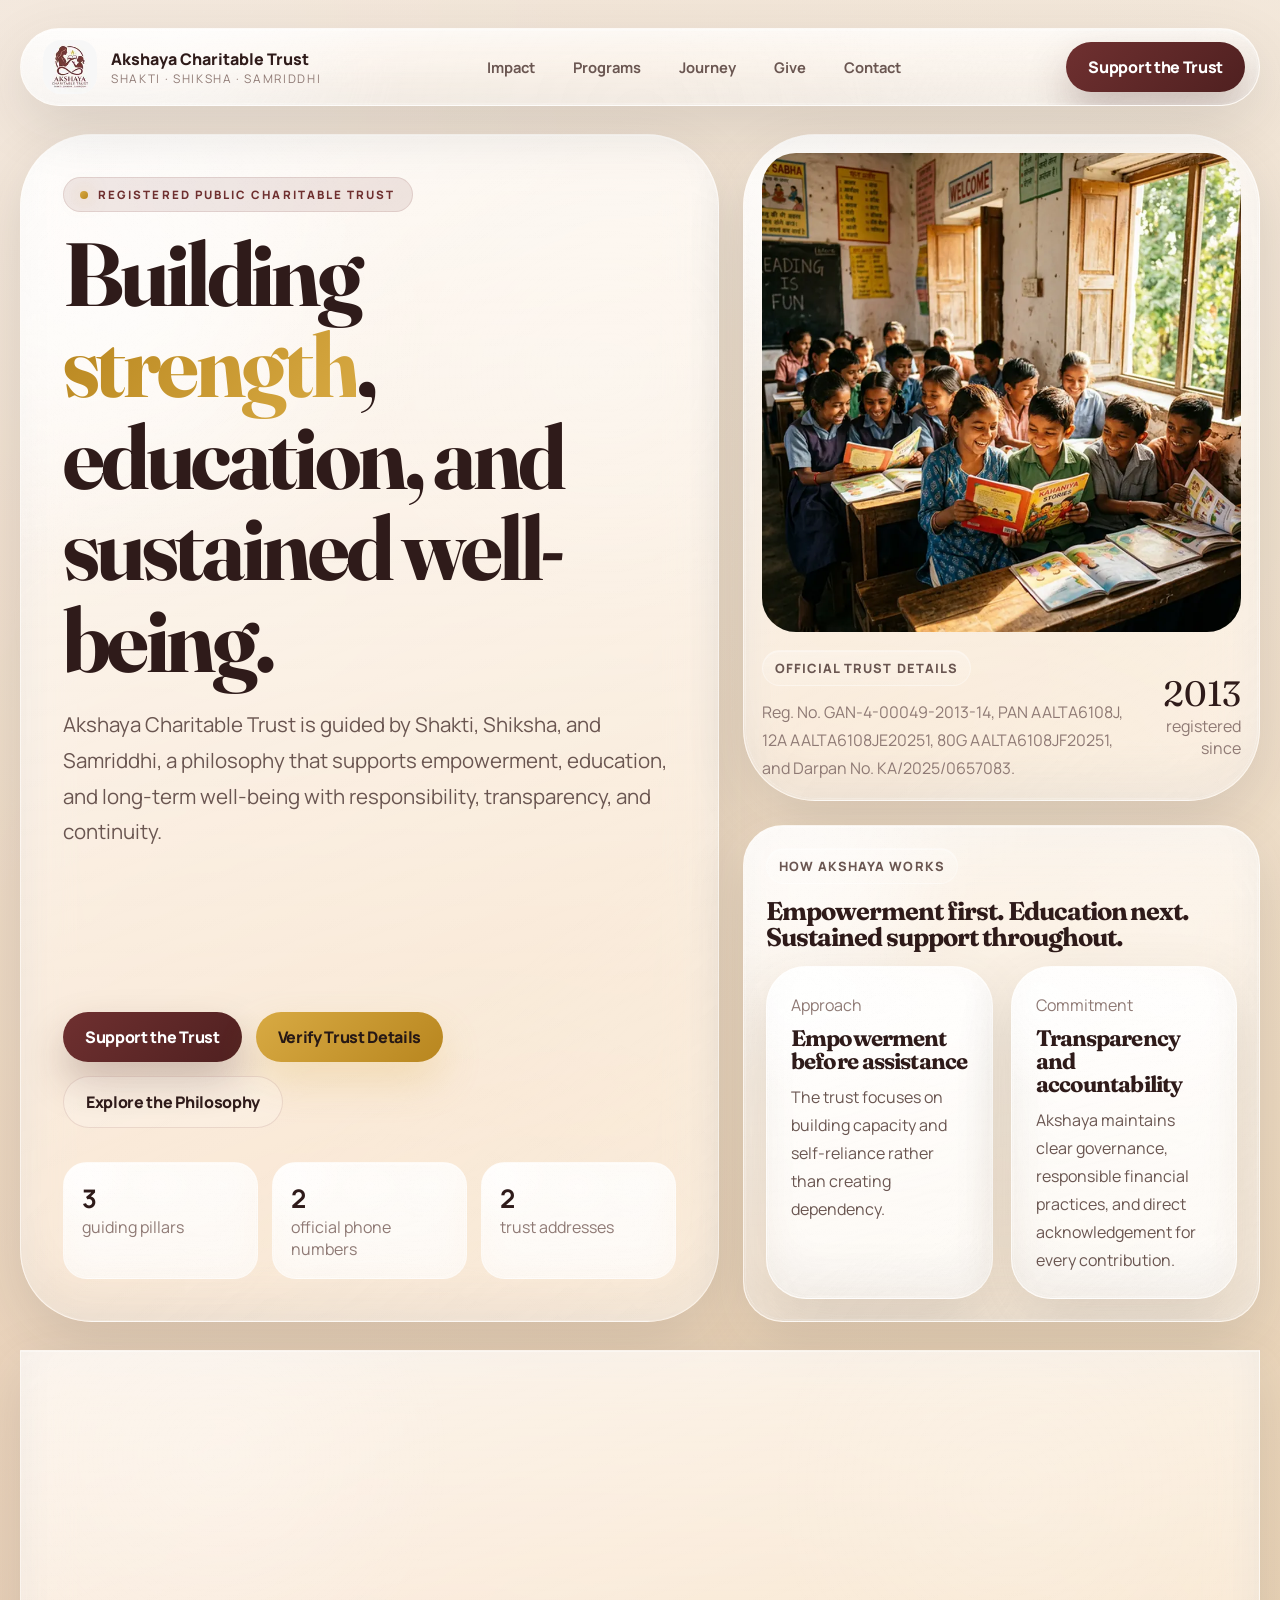
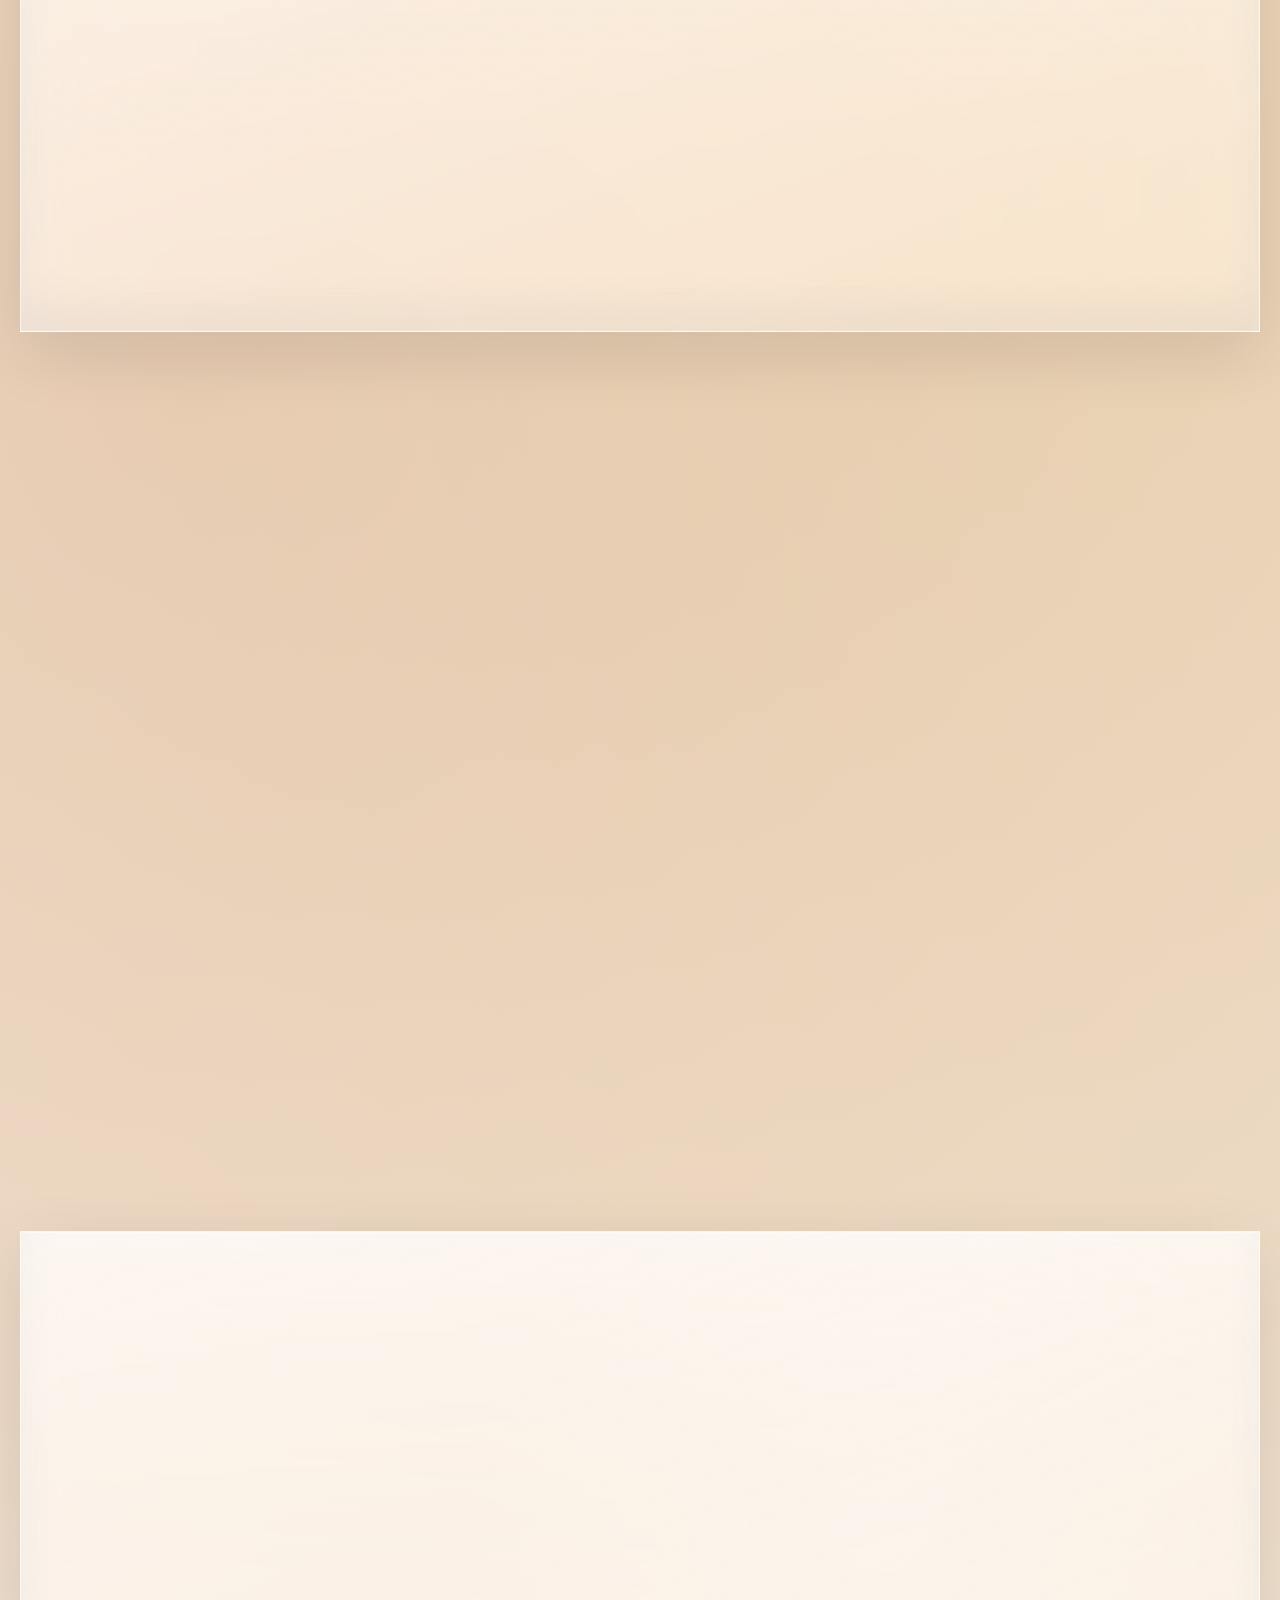
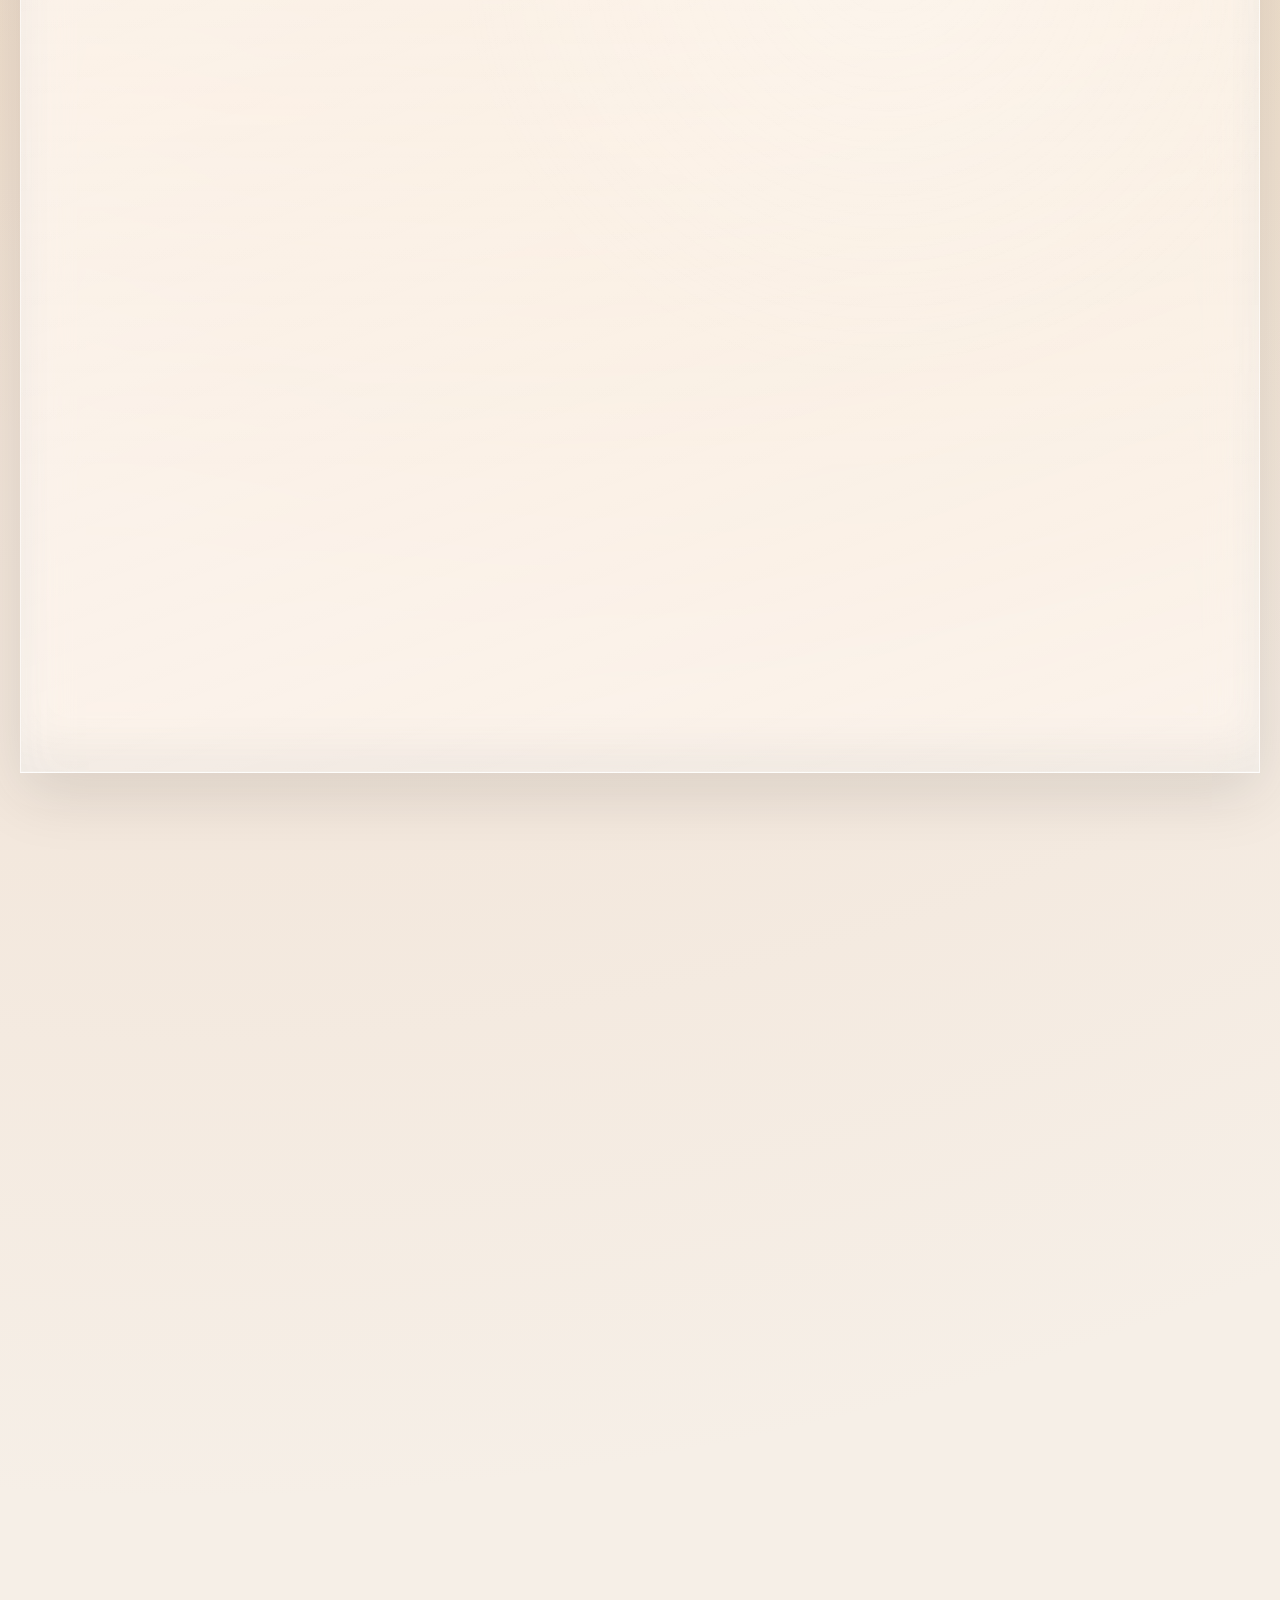
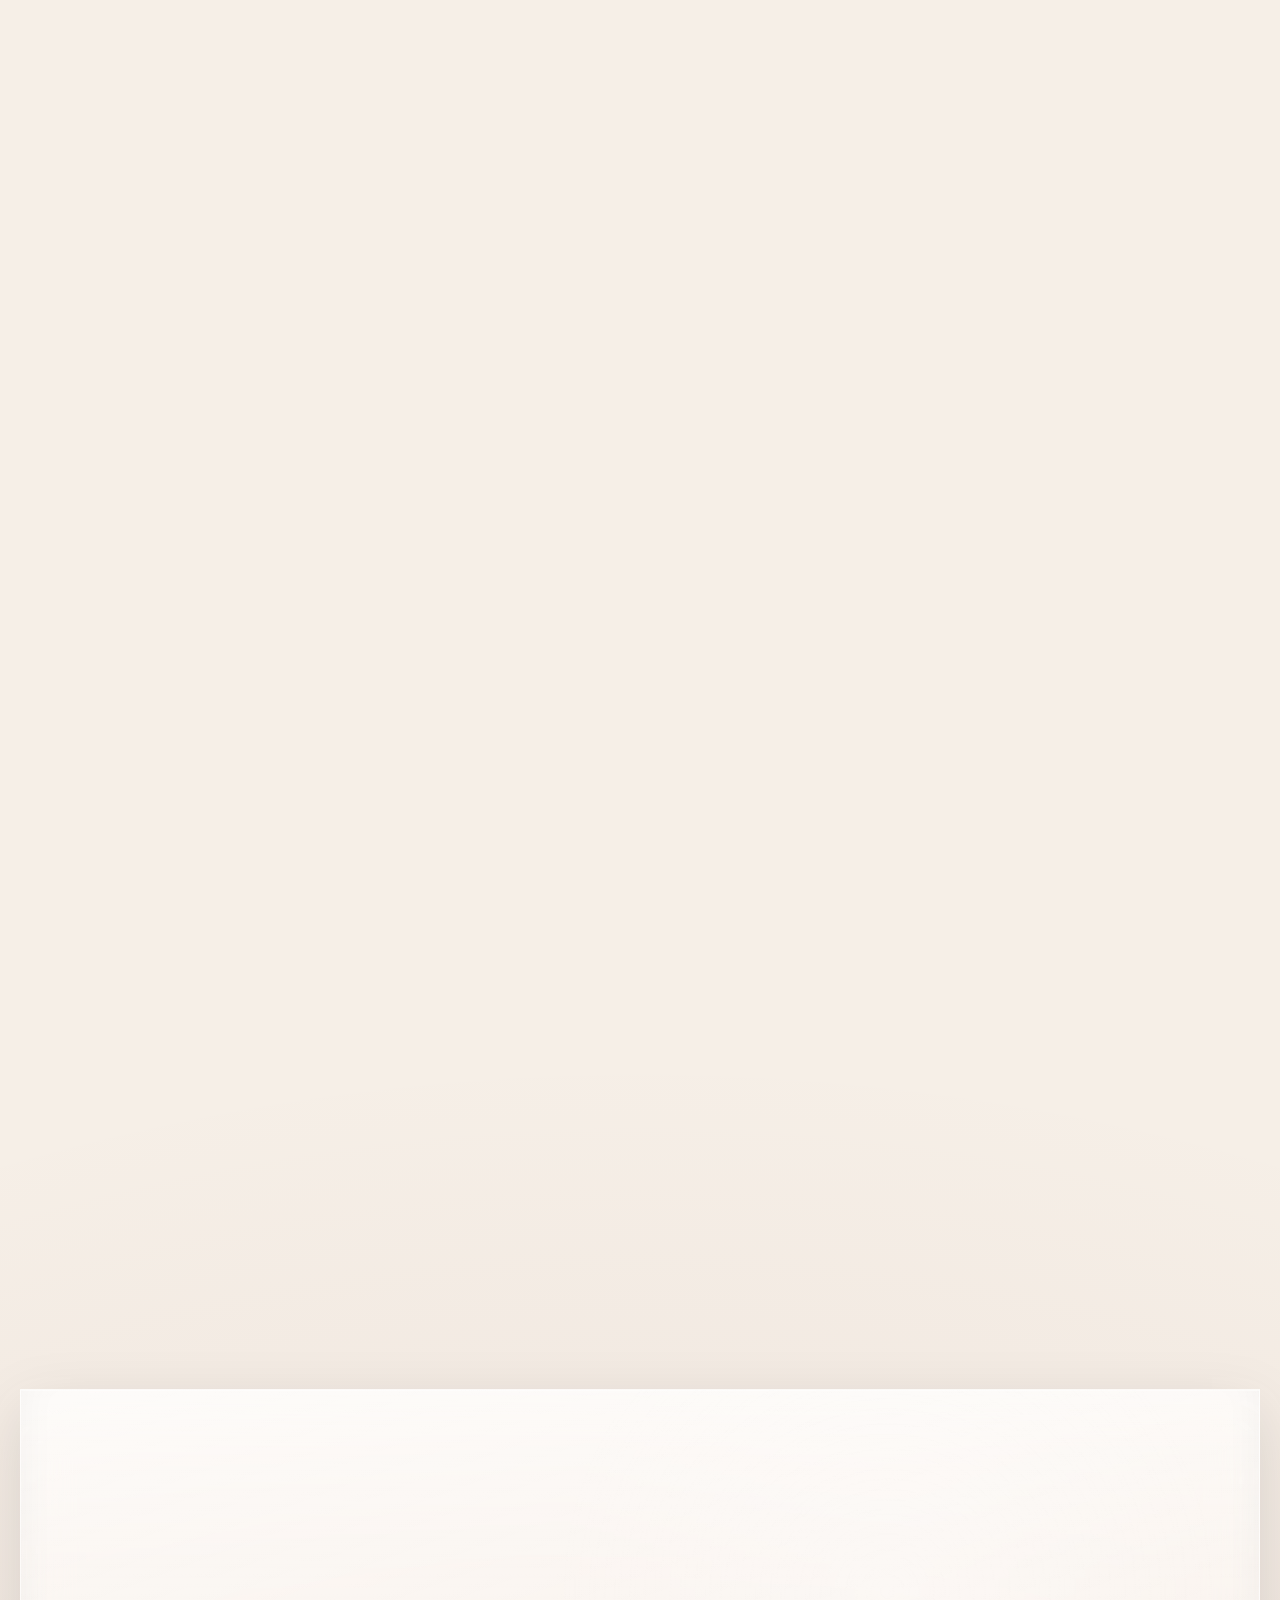
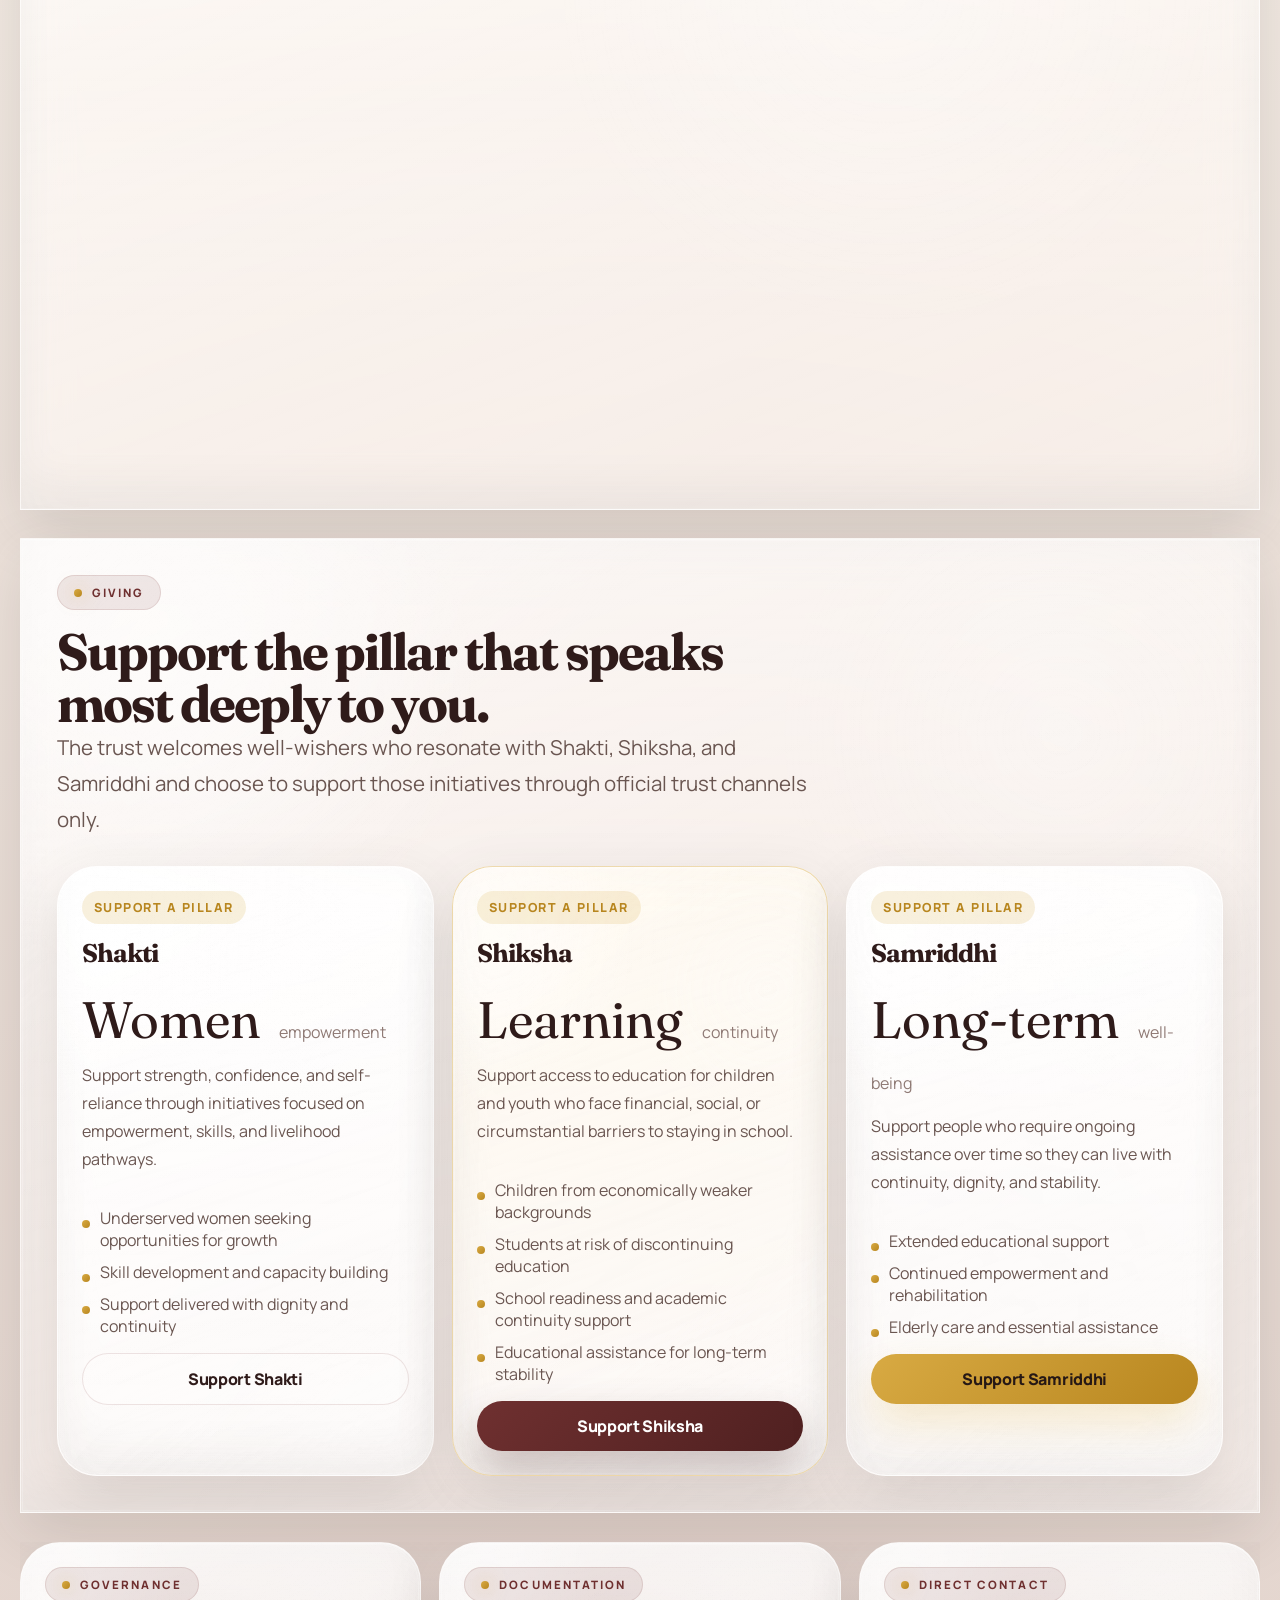
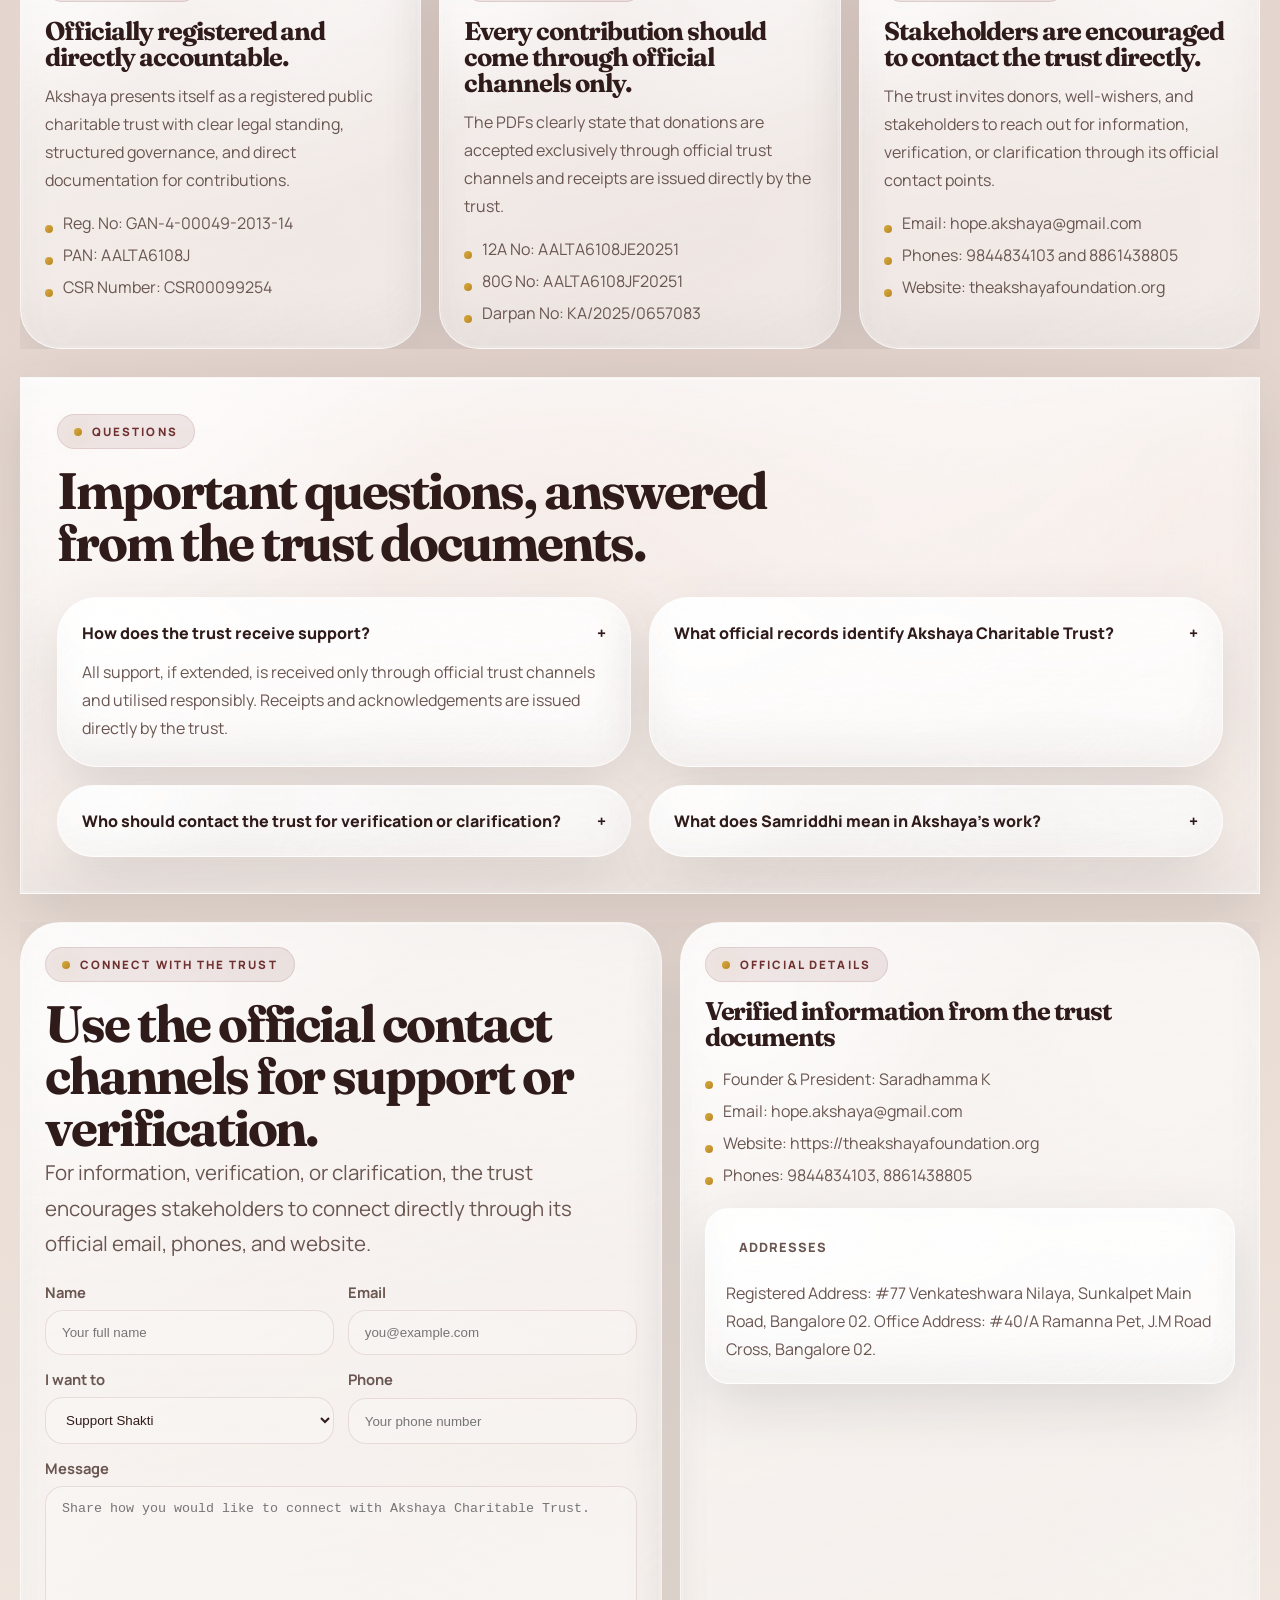
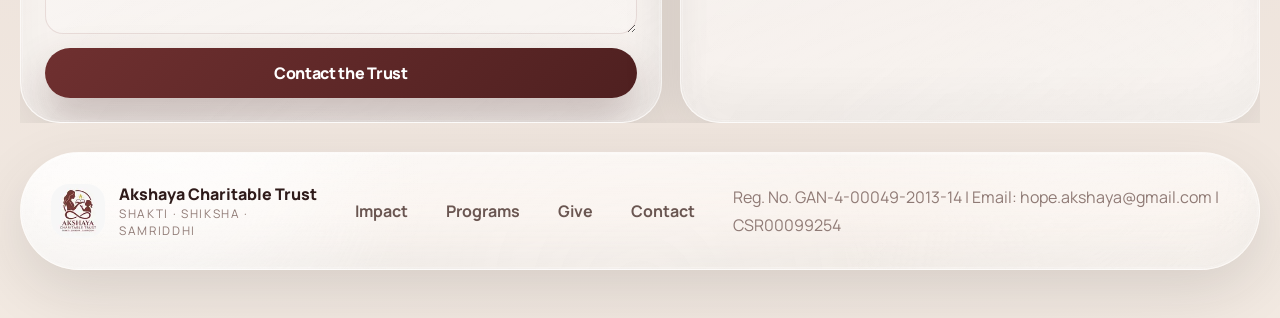
==== commit 53cc2d6a: "Pre Final 1" ====
--- a/index.html
+++ b/index.html
@@ -87,7 +87,7 @@
                 radial-gradient(circle at 50% 82%, var(--mesh-3), transparent 28%),
                 var(--bg);
             color: var(--text);
-            transition: background 700ms var(--ease-standard), color 300ms ease;
+            transition: background 1000ms var(--ease-standard), color 400ms ease;
         }
 
         body::before {
@@ -102,7 +102,7 @@
             mix-blend-mode: soft-light;
             opacity: 0.75;
             z-index: -3;
-            animation: atmospheric-drift 28s ease-in-out infinite alternate;
+            animation: atmospheric-drift 44s ease-in-out infinite alternate;
             transform: translate3d(calc(var(--parallax-x, 0px) * 0.12), calc(var(--parallax-y, 0px) * 0.12), 0);
         }
 
@@ -118,6 +118,48 @@
             transform: translate3d(calc(var(--parallax-x, 0px) * -0.08), calc(var(--parallax-y, 0px) * -0.08), 0);
         }
 
+        html[data-motion="lite"] body::before,
+        html[data-motion="lite"] body::after,
+        html[data-motion="lite"] .page-shell::before,
+        html[data-motion="lite"] .page-shell::after {
+            animation: none;
+            transform: none;
+        }
+
+        html[data-motion="lite"] .glass,
+        html[data-motion="lite"] .glass .glass,
+        html[data-motion="lite"] .play-pill {
+            backdrop-filter: blur(14px) saturate(120%);
+            -webkit-backdrop-filter: blur(14px) saturate(120%);
+        }
+
+        html[data-motion="lite"] .glass,
+        html[data-motion="lite"] .glass::before,
+        html[data-motion="lite"] .play-dot {
+            animation: none;
+        }
+
+        html[data-motion="lite"] .hover-lift,
+        html[data-motion="lite"] .btn,
+        html[data-motion="lite"] .nav-links a,
+        html[data-motion="lite"] .cinema-step,
+        html[data-motion="lite"] .hero-media img,
+        html[data-motion="lite"] [data-reveal] {
+            transition-duration: 0ms !important;
+        }
+
+        html[data-motion="lite"] [data-reveal] {
+            opacity: 1;
+            transform: none;
+            filter: none;
+        }
+
+        html[data-motion="lite"] .hero-media img,
+        html[data-motion="lite"] .cinema-layer,
+        html[data-motion="lite"] .cinema-layer.active {
+            transform: none;
+        }
+
         .section,
         .section-grid,
         .cinema-section,
@@ -195,7 +237,7 @@
             top: 12%;
             right: 6%;
             background: radial-gradient(circle, rgba(255, 255, 255, 0.18), transparent 68%);
-            animation: orb-float-a 28s ease-in-out infinite alternate;
+            animation: orb-float-a 42s ease-in-out infinite alternate;
         }
 
         .page-shell::after {
@@ -204,7 +246,7 @@
             bottom: 8%;
             left: 4%;
             background: radial-gradient(circle, rgba(255, 255, 255, 0.12), transparent 72%);
-            animation: orb-float-b 34s ease-in-out infinite alternate;
+            animation: orb-float-b 50s ease-in-out infinite alternate;
         }
 
         @keyframes orb-float-a {
@@ -242,12 +284,12 @@
                 inset 0 -28px 42px rgba(0, 0, 0, 0.04),
                 0 12px 32px rgba(255, 255, 255, 0.05),
                 var(--shadow-soft);
-            backdrop-filter: blur(30px) saturate(155%);
-            -webkit-backdrop-filter: blur(30px) saturate(155%);
+            backdrop-filter: blur(24px) saturate(145%);
+            -webkit-backdrop-filter: blur(24px) saturate(145%);
             transform-style: preserve-3d;
             isolation: isolate;
             background-size: 140% 140%, 100% 100%, 100% 100%;
-            animation: pane-breathe 26s ease-in-out infinite alternate;
+            animation: pane-breathe 42s ease-in-out infinite alternate;
         }
 
         .glass::before {
@@ -262,7 +304,7 @@
             opacity: 0.9;
             pointer-events: none;
             z-index: 0;
-            animation: caustic-shift 24s ease-in-out infinite alternate;
+            animation: caustic-shift 38s ease-in-out infinite alternate;
         }
 
         .glass::after {
@@ -286,8 +328,8 @@
         }
 
         .glass .glass {
-            backdrop-filter: blur(24px) saturate(145%);
-            -webkit-backdrop-filter: blur(24px) saturate(145%);
+            backdrop-filter: blur(18px) saturate(135%);
+            -webkit-backdrop-filter: blur(18px) saturate(135%);
             background:
                 radial-gradient(circle at var(--mx, 50%) var(--my, 20%), rgba(255, 255, 255, 0.24), transparent 24%),
                 linear-gradient(180deg, rgba(255, 255, 255, 0.28), rgba(255, 255, 255, 0.1) 32%, rgba(255, 255, 255, 0.04)),
@@ -327,7 +369,7 @@
         }
 
         .hover-lift {
-            transition: transform 500ms var(--ease-standard), box-shadow 500ms var(--ease-standard), border-color 400ms ease;
+            transition: transform 700ms var(--ease-standard), box-shadow 700ms var(--ease-standard), border-color 500ms ease;
             transform-style: preserve-3d;
         }
 
@@ -500,7 +542,7 @@
             color: var(--text-soft);
             font-weight: 700;
             font-size: 0.92rem;
-            transition: background 250ms ease, color 250ms ease, transform 250ms ease;
+            transition: background 350ms ease, color 350ms ease, transform 350ms ease;
         }
 
         .nav-links a:hover {
@@ -528,7 +570,7 @@
             font-weight: 800;
             letter-spacing: -0.02em;
             cursor: pointer;
-            transition: transform 300ms var(--ease-bouncy), box-shadow 300ms var(--ease-standard), background 300ms ease, color 300ms ease;
+            transition: transform 450ms var(--ease-standard), box-shadow 450ms var(--ease-standard), background 350ms ease, color 350ms ease;
         }
 
         .btn:hover {
@@ -661,7 +703,7 @@
             height: 100%;
             object-fit: cover;
             transform: scale(1.08);
-            transition: transform 1.1s var(--ease-standard);
+            transition: transform 1.6s var(--ease-standard);
         }
 
         .hero-visual:hover .hero-media img {
@@ -917,7 +959,7 @@
             inset: 0;
             opacity: 0;
             transform: scale(1.08);
-            transition: opacity 550ms ease, transform 900ms var(--ease-standard);
+            transition: opacity 900ms ease, transform 1400ms var(--ease-standard);
         }
 
         .cinema-layer img {
@@ -948,7 +990,7 @@
             border-radius: 999px;
             background: rgba(17, 17, 17, 0.28);
             color: #fff;
-            backdrop-filter: blur(24px);
+            backdrop-filter: blur(18px);
             border: 1px solid rgba(255, 255, 255, 0.18);
         }
 
@@ -958,7 +1000,7 @@
             border-radius: 50%;
             background: #fff;
             box-shadow: 0 0 16px rgba(255, 255, 255, 0.8);
-            animation: pulse 1.8s infinite;
+            animation: pulse 2.8s ease-in-out infinite;
         }
 
         @keyframes pulse {
@@ -995,7 +1037,7 @@
             box-shadow:
                 inset 0 1px 0 rgba(255, 255, 255, 0.22),
                 0 12px 32px rgba(255, 255, 255, 0.03);
-            transition: transform 350ms var(--ease-standard), background 350ms ease, border-color 350ms ease;
+            transition: transform 550ms var(--ease-standard), background 450ms ease, border-color 450ms ease;
         }
 
         .cinema-step.active {
@@ -1221,9 +1263,9 @@
 
         [data-reveal] {
             opacity: 0;
-            transform: translateY(36px) scale(0.98);
-            filter: blur(6px);
-            transition: opacity 900ms var(--ease-standard), transform 900ms var(--ease-standard), filter 650ms ease;
+            transform: translateY(24px) scale(0.995);
+            filter: blur(3px);
+            transition: opacity 1200ms var(--ease-standard), transform 1200ms var(--ease-standard), filter 900ms ease;
         }
 
         [data-reveal].is-visible {
@@ -1270,6 +1312,13 @@
                 padding-top: 14px;
             }
 
+            body::before,
+            body::after,
+            .page-shell::before,
+            .page-shell::after {
+                display: none;
+            }
+
             .nav {
                 border-radius: 34px;
                 padding: 14px;
@@ -1292,8 +1341,51 @@
                 padding: 24px;
             }
 
+            .hero {
+                min-height: auto;
+            }
+
             .hero-card {
                 min-height: auto;
+            }
+
+            .hero-visual,
+            .hero-card,
+            .cinema-stage {
+                border-radius: 30px;
+            }
+
+            .hero-media,
+            .cinema-visual {
+                border-radius: 28px;
+            }
+
+            .hero-media {
+                min-height: 260px;
+            }
+
+            .cinema-section {
+                min-height: auto;
+            }
+
+            .cinema-stage {
+                position: relative;
+                top: auto;
+                min-height: auto;
+                grid-template-columns: 1fr;
+            }
+
+            .cinema-visual {
+                min-height: 320px;
+            }
+
+            .cinema-overlay {
+                inset: auto 16px 16px 16px;
+            }
+
+            .play-pill {
+                backdrop-filter: none;
+                -webkit-backdrop-filter: none;
             }
 
             .hero-metrics,
@@ -1312,6 +1404,35 @@
 
             .brand-title {
                 white-space: normal;
+            }
+        }
+
+        @media (max-width: 640px) {
+            h1 {
+                font-size: clamp(2.9rem, 13vw, 4.2rem);
+            }
+
+            .hero-card,
+            .hero-visual,
+            .hero-floating,
+            .cinema-stage,
+            .footer,
+            .section-space {
+                padding: 20px;
+            }
+
+            .hero-actions,
+            .mini-actions {
+                flex-direction: column;
+            }
+
+            .hero-actions .btn,
+            .mini-actions .btn {
+                width: 100%;
+            }
+
+            .hero-metrics {
+                gap: 12px;
             }
         }
     </style>
@@ -1540,9 +1661,9 @@
             <section id="cinema" class="section cinema-section" aria-label="Scroll cinema">
                 <div class="cinema-stage glass" data-reveal>
                     <div class="cinema-visual hover-lift">
-                        <div class="cinema-layer active" data-scene="0"><img src="hero-900.webp" srcset="hero-600.webp 600w, hero-900.webp 900w" sizes="(max-width: 860px) 100vw, 50vw" alt="Students supported by the trust" loading="lazy" decoding="async"></div>
-                        <div class="cinema-layer" data-scene="1"><img src="healthcare-1200.webp" srcset="healthcare-800.webp 800w, healthcare-1200.webp 1200w" sizes="(max-width: 860px) 100vw, 50vw" alt="Healthcare workers in the field" loading="lazy" decoding="async"></div>
-                        <div class="cinema-layer" data-scene="2"><img src="farming-1200.webp" srcset="farming-800.webp 800w, farming-1200.webp 1200w" sizes="(max-width: 860px) 100vw, 50vw" alt="Agricultural prosperity programs" loading="lazy" decoding="async"></div>
+                        <div class="cinema-layer active" data-scene="0"><img src="hero-900.webp" srcset="hero-600.webp 600w, hero-900.webp 900w" sizes="(max-width: 860px) 100vw, 50vw" alt="Students supported by the trust" width="900" height="1200" loading="lazy" decoding="async"></div>
+                        <div class="cinema-layer" data-scene="1"><img src="healthcare-1200.webp" srcset="healthcare-800.webp 800w, healthcare-1200.webp 1200w" sizes="(max-width: 860px) 100vw, 50vw" alt="Healthcare workers in the field" width="1200" height="900" loading="lazy" decoding="async"></div>
+                        <div class="cinema-layer" data-scene="2"><img src="farming-1200.webp" srcset="farming-800.webp 800w, farming-1200.webp 1200w" sizes="(max-width: 860px) 100vw, 50vw" alt="Agricultural prosperity programs" width="1200" height="900" loading="lazy" decoding="async"></div>
                         <div class="cinema-overlay">
                             <div class="play-pill"><span class="play-dot"></span> Shakti · Shiksha · Samriddhi</div>
                             <p style="color:#fff; max-width: 520px;">Together, these three pillars form a complete pathway to sustained social impact, transforming lives with compassion and commitment.</p>
@@ -1803,12 +1924,35 @@
         const cinemaLayers = document.querySelectorAll('[data-scene]');
         const cinemaSteps = document.querySelectorAll('[data-copy-step]');
         const hoverTargets = document.querySelectorAll('.hero-card, .hero-visual, .hero-floating, .cinema-visual, .cinema-stage');
-        const motionOk = !window.matchMedia('(prefers-reduced-motion: reduce)').matches;
+        const reducedMotionQuery = window.matchMedia('(prefers-reduced-motion: reduce)');
+        const compactViewportQuery = window.matchMedia('(max-width: 860px)');
+        const coarsePointerQuery = window.matchMedia('(pointer: coarse)');
         const hoverOk = window.matchMedia('(hover: hover) and (pointer: fine)').matches;
         let parallaxFrame = false;
         let scrollFrame = false;
         let pointerX = window.innerWidth / 2;
         let pointerY = window.innerHeight / 2;
+
+        function syncExperienceMode() {
+            const liteMotion = reducedMotionQuery.matches || compactViewportQuery.matches || coarsePointerQuery.matches;
+            root.dataset.motion = liteMotion ? 'lite' : 'full';
+            root.dataset.cinema = compactViewportQuery.matches ? 'stack' : 'scroll';
+
+            if (liteMotion) {
+                root.style.setProperty('--parallax-x', '0px');
+                root.style.setProperty('--parallax-y', '0px');
+            }
+        }
+
+        function motionEnabled() {
+            return root.dataset.motion === 'full';
+        }
+
+        function cinemaInteractive() {
+            return root.dataset.cinema === 'scroll';
+        }
+
+        syncExperienceMode();
 
         const revealObserver = new IntersectionObserver((entries) => {
             entries.forEach((entry) => {
@@ -1825,7 +1969,7 @@
             if (node.dataset.done) return;
             node.dataset.done = 'true';
             const target = Number(node.dataset.count);
-            const duration = 1800;
+            const duration = 2400;
             let start = null;
 
             function frame(timestamp) {
@@ -1842,6 +1986,17 @@
 
         function updateCinema() {
             if (!cinemaSection) return;
+            if (!cinemaInteractive()) {
+                cinemaLayers.forEach((layer, index) => {
+                    layer.classList.toggle('active', index === 0);
+                });
+
+                cinemaSteps.forEach((step, index) => {
+                    step.classList.toggle('active', index === 0);
+                });
+                return;
+            }
+
             const rect = cinemaSection.getBoundingClientRect();
             const total = Math.max(cinemaSection.offsetHeight - window.innerHeight, 1);
             const progress = Math.min(Math.max(-rect.top / total, 0), 1);
@@ -1860,7 +2015,7 @@
         function syncOnScroll() {
             scrollFrame = false;
             updateCinema();
-            if (motionOk) paintParallax();
+            if (motionEnabled()) paintParallax();
         }
 
         window.addEventListener('scroll', () => {
@@ -1868,7 +2023,10 @@
             scrollFrame = true;
             requestAnimationFrame(syncOnScroll);
         }, { passive: true });
-        window.addEventListener('resize', updateCinema);
+        window.addEventListener('resize', () => {
+            syncExperienceMode();
+            updateCinema();
+        });
 
         function paintParallax() {
             parallaxFrame = false;
@@ -1879,23 +2037,24 @@
             root.style.setProperty('--parallax-y', `${(y + scroll * 18).toFixed(2)}px`);
         }
 
-        if (motionOk) {
-            window.addEventListener('pointermove', (event) => {
-                pointerX = event.clientX;
-                pointerY = event.clientY;
-                if (!parallaxFrame) {
-                    parallaxFrame = true;
-                    requestAnimationFrame(paintParallax);
-                }
-            });
-
-        }
-
-        paintParallax();
-
-        if (motionOk && hoverOk) {
+        window.addEventListener('pointermove', (event) => {
+            if (!motionEnabled()) return;
+            pointerX = event.clientX;
+            pointerY = event.clientY;
+            if (!parallaxFrame) {
+                parallaxFrame = true;
+                requestAnimationFrame(paintParallax);
+            }
+        });
+
+        if (motionEnabled()) {
+            paintParallax();
+        }
+
+        if (hoverOk) {
             hoverTargets.forEach((card) => {
                 card.addEventListener('pointermove', (event) => {
+                    if (!motionEnabled()) return;
                     const rect = card.getBoundingClientRect();
                     const x = (event.clientX - rect.left) / rect.width - 0.5;
                     const y = (event.clientY - rect.top) / rect.height - 0.5;
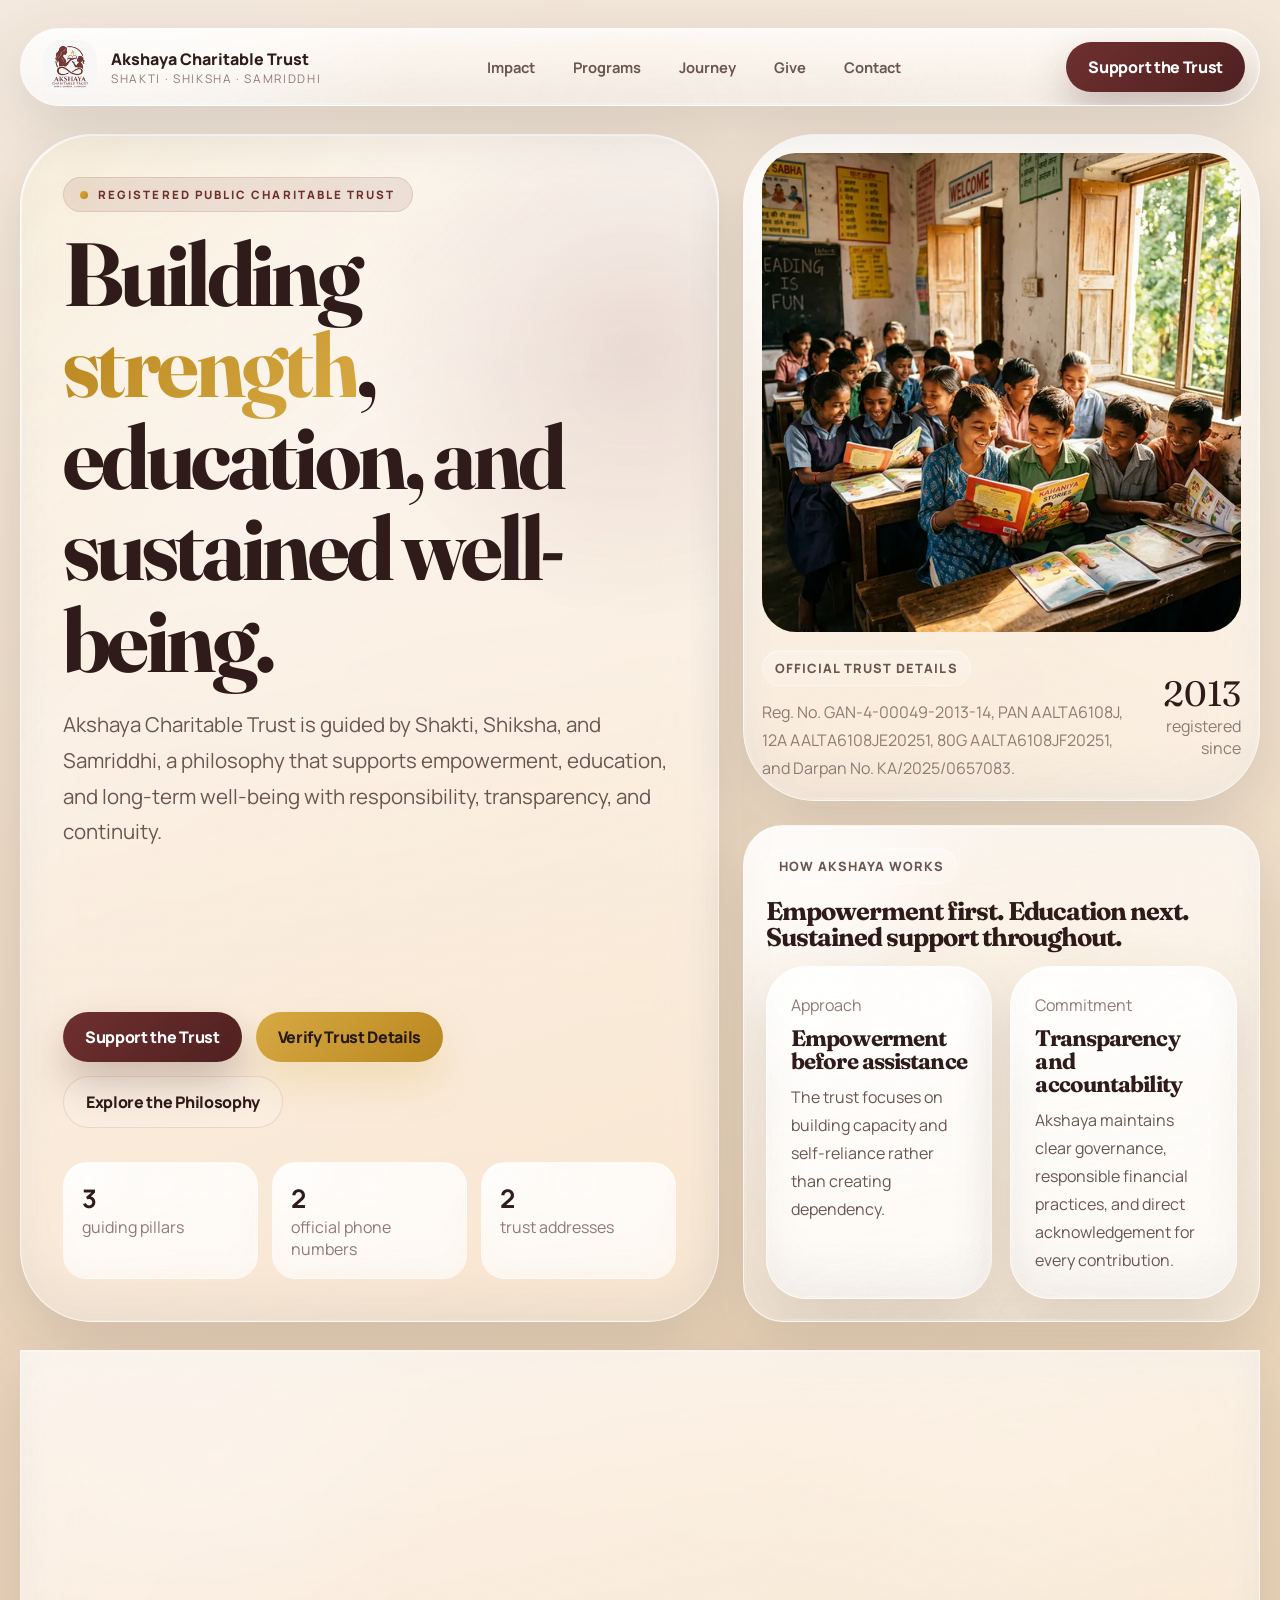
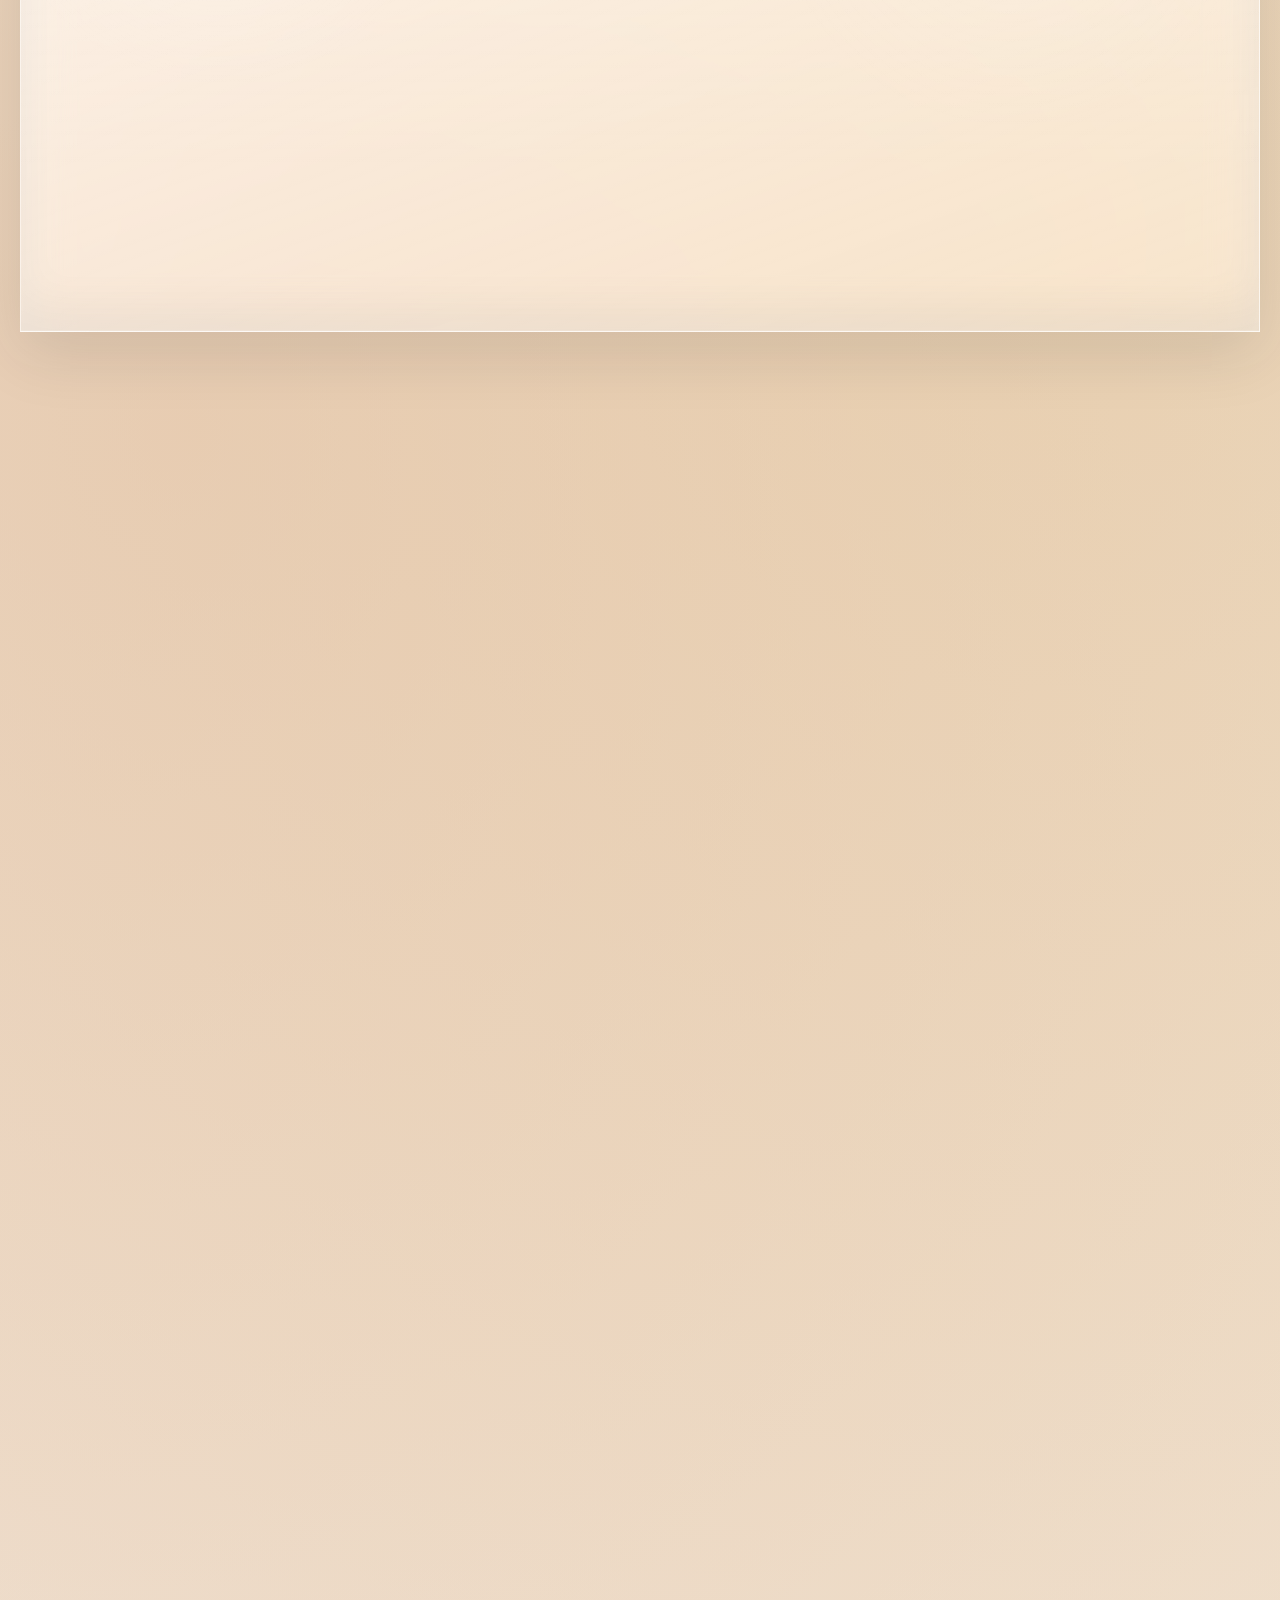
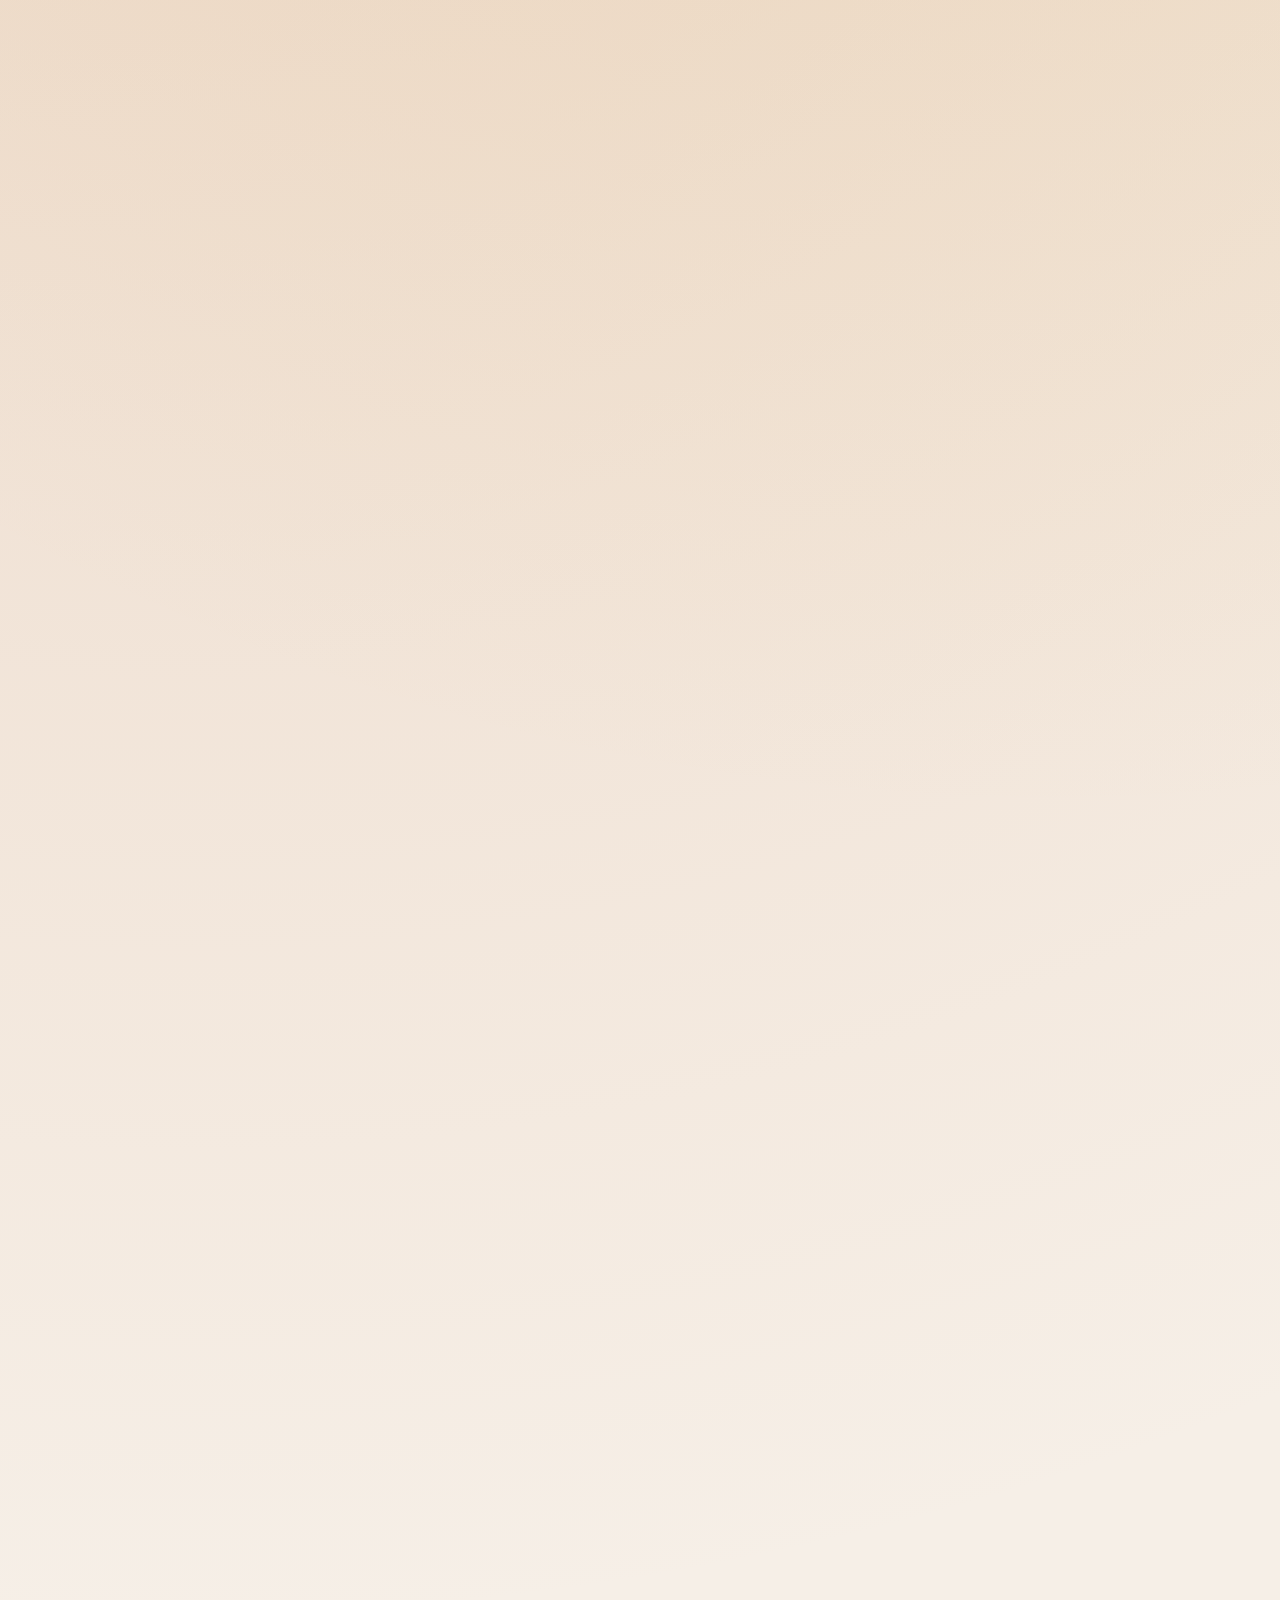
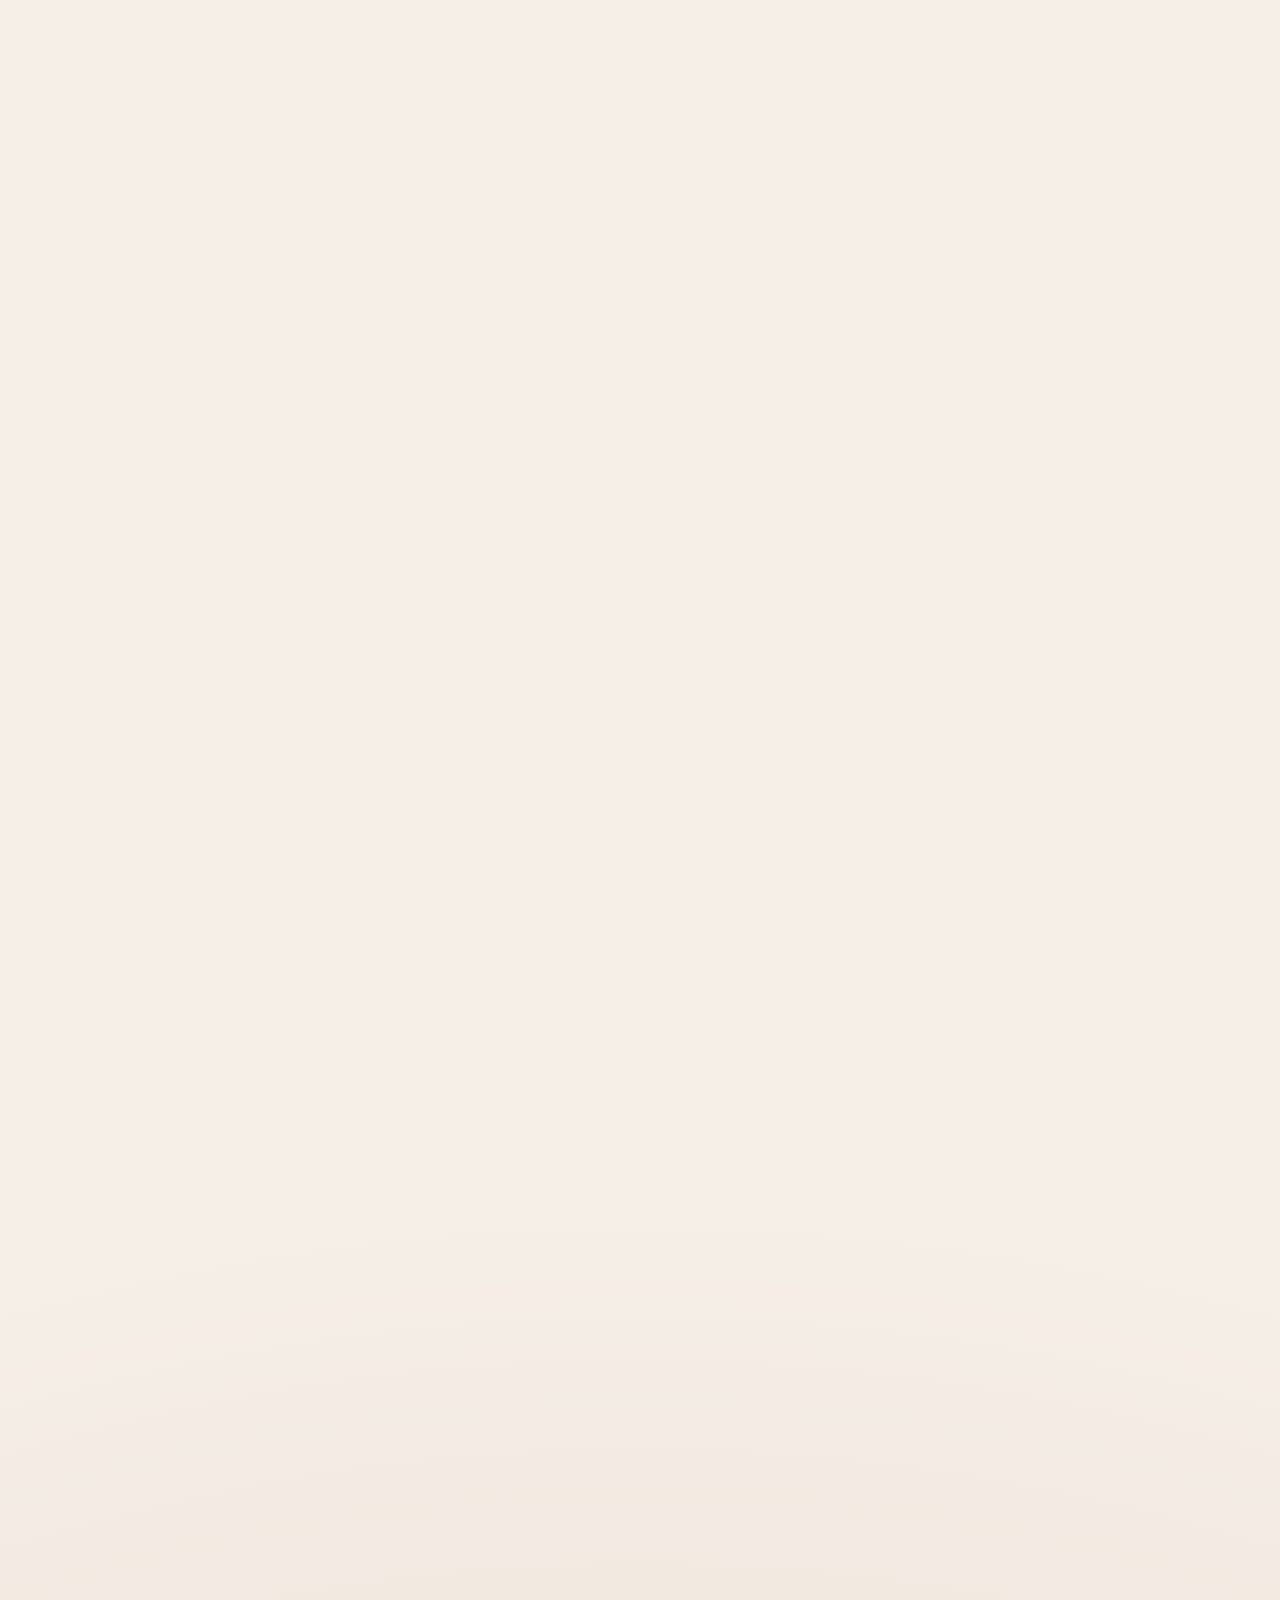
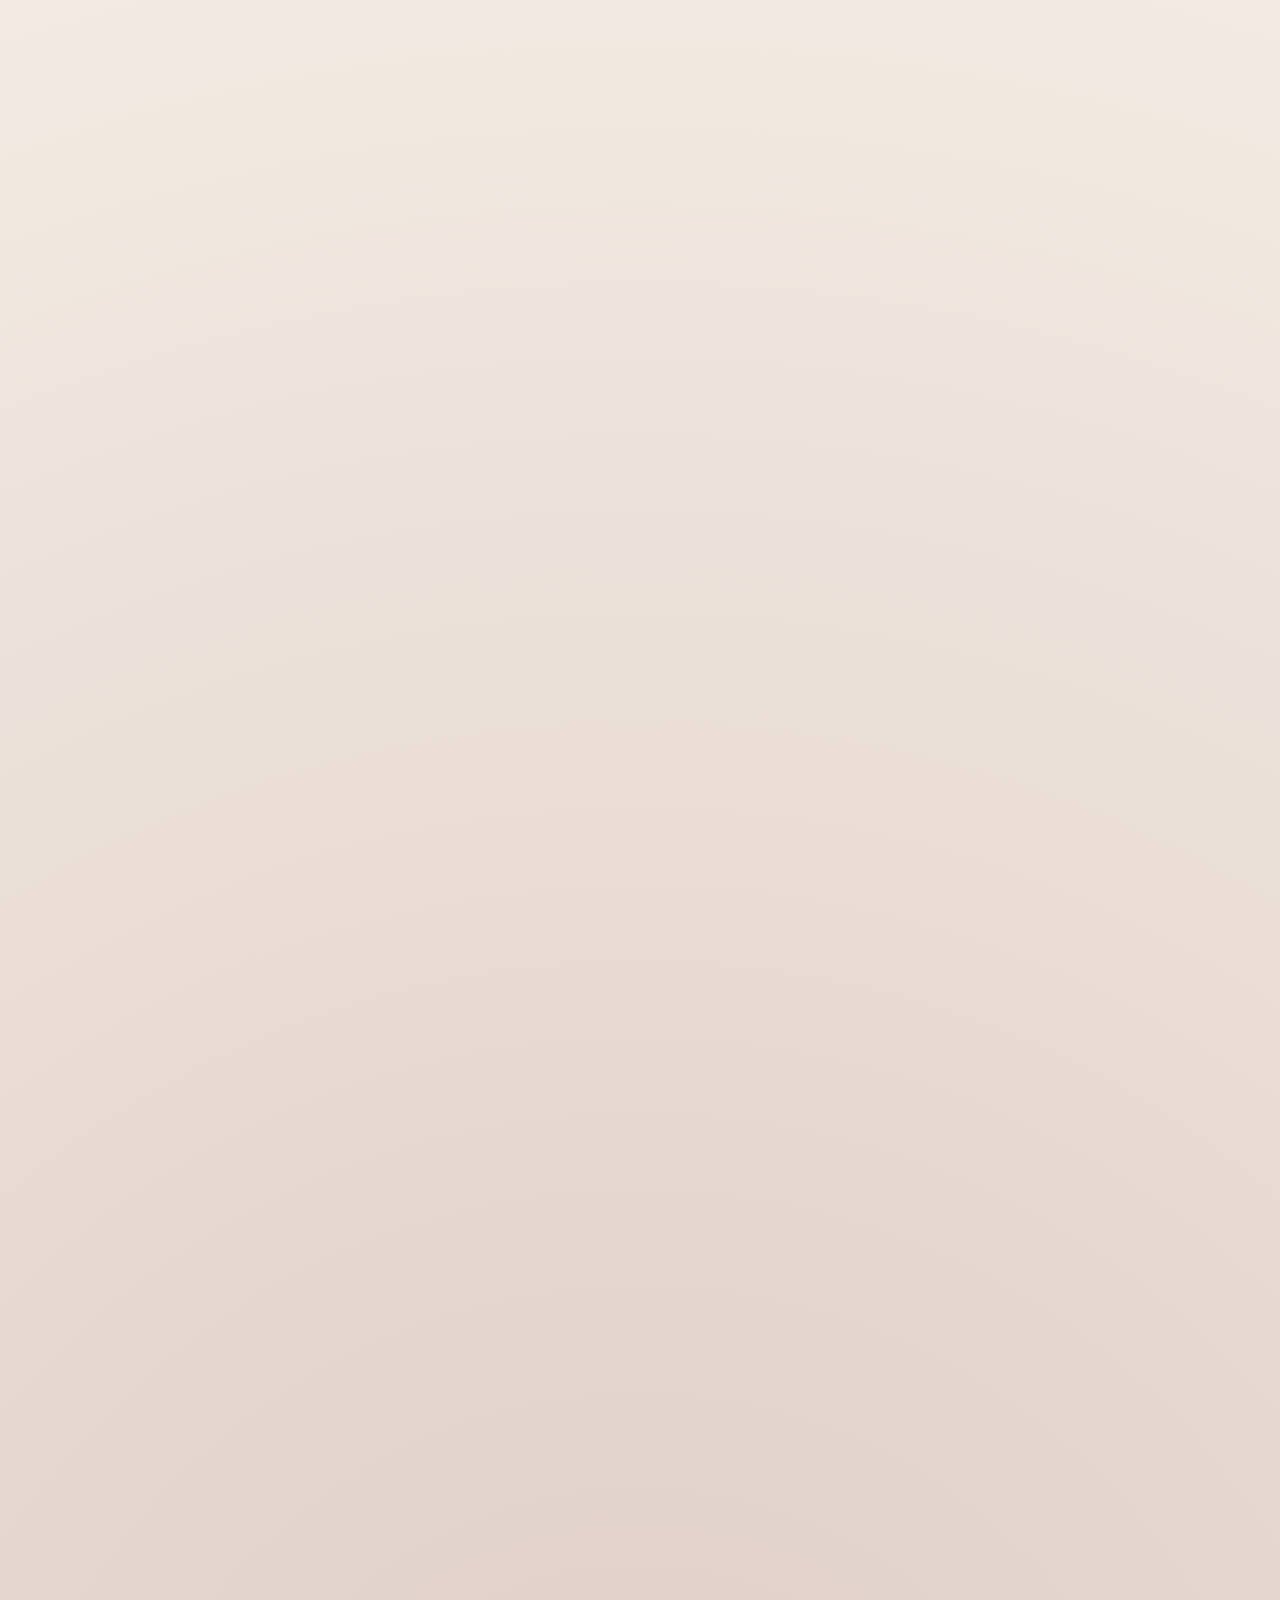
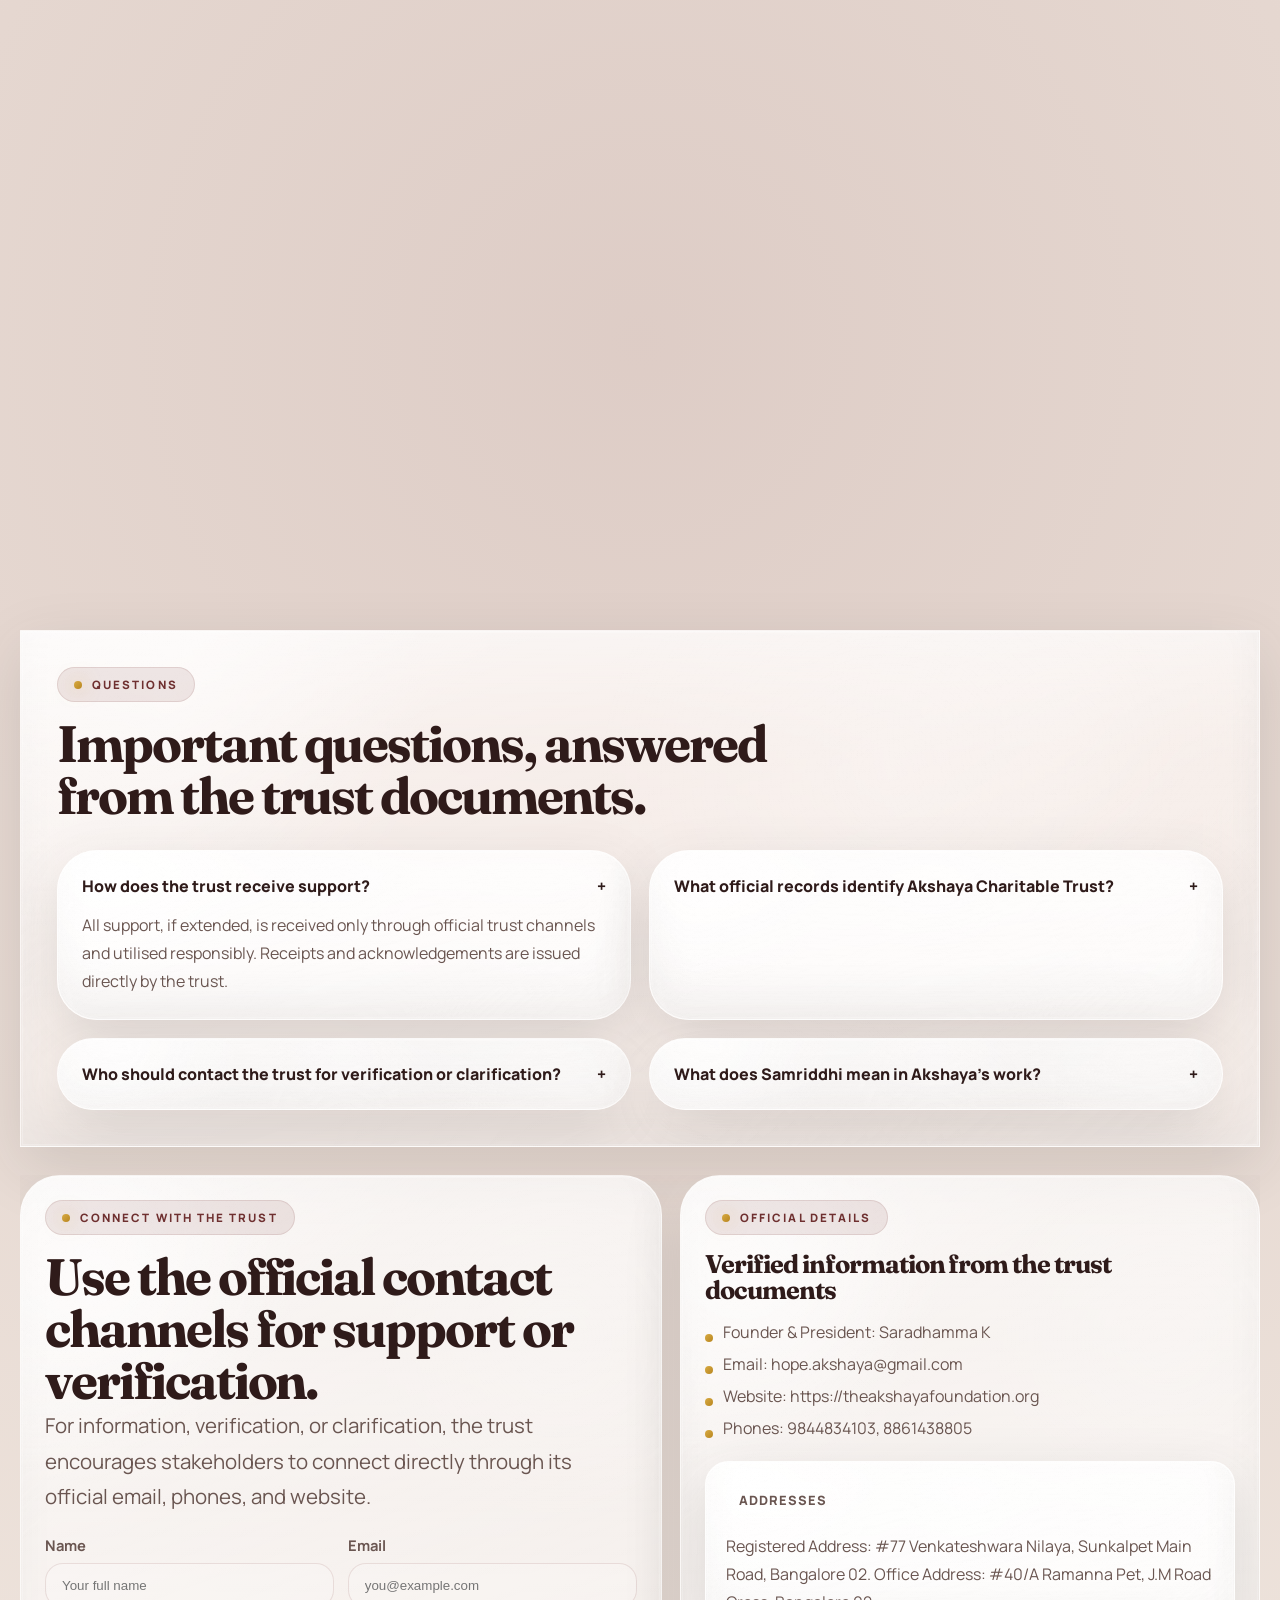
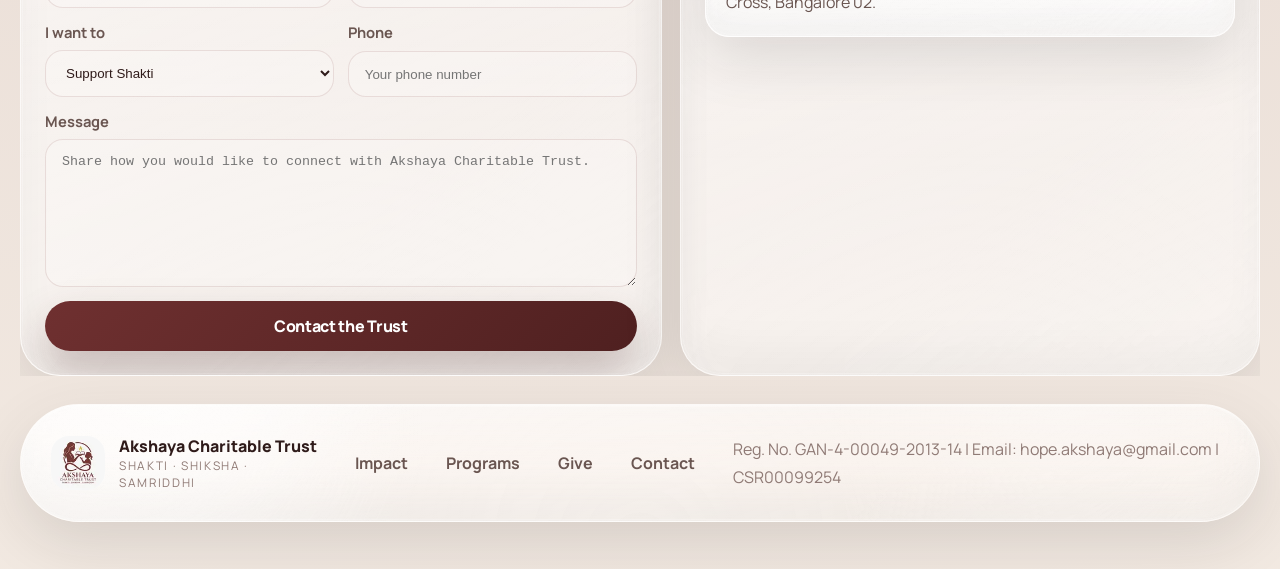
==== commit c3acc2ed: "Pre Final 2" ====
--- a/index.html
+++ b/index.html
@@ -7,6 +7,7 @@
     <meta name="description"
         content="Akshaya Charitable Trust is a registered public charitable trust guided by Shakti, Shiksha, and Samriddhi: empowerment, education, and sustained well-being delivered with transparency and continuity." />
     <meta name="theme-color" content="#f6efe7" />
+    <meta name="color-scheme" content="light" />
     <title>Akshaya Charitable Trust | Shakti · Shiksha · Samriddhi</title>
     <link rel="preconnect" href="https://fonts.googleapis.com">
     <link rel="preconnect" href="https://fonts.gstatic.com" crossorigin>
@@ -15,7 +16,7 @@
     <!-- PERFORMANCE OPTIMIZED: preload compressed hero image for faster LCP -->
     <link rel="preload" as="image" href="hero-900.webp" imagesrcset="hero-600.webp 600w, hero-900.webp 900w" imagesizes="(max-width: 860px) 100vw, 50vw" type="image/webp">
     <link
-        href="https://fonts.googleapis.com/css2?family=Manrope:wght@400;500;600;700;800&family=Fraunces:opsz,wght@9..144,500;9..144,600;9..144,700&display=swap"
+        href="https://fonts.googleapis.com/css2?family=Manrope:wght@400;700;800&family=Fraunces:opsz,wght@9..144,600;9..144,700&display=swap"
         rel="stylesheet">
     <style>
         * {
@@ -90,6 +91,24 @@
             transition: background 1000ms var(--ease-standard), color 400ms ease;
         }
 
+        body::selection {
+            background: rgba(111, 48, 48, 0.16);
+        }
+
+        .scroll-progress {
+            position: fixed;
+            top: 0;
+            left: 0;
+            width: 100%;
+            height: 4px;
+            transform-origin: 0 50%;
+            transform: scaleX(var(--scroll-progress, 0));
+            background: linear-gradient(90deg, var(--secondary), var(--primary), var(--secondary-strong));
+            box-shadow: 0 0 18px rgba(216, 170, 67, 0.28);
+            z-index: 120;
+            pointer-events: none;
+        }
+
         body::before {
             content: "";
             position: fixed;
@@ -160,6 +179,22 @@
             transform: none;
         }
 
+        html[data-bandwidth="low"] body::before,
+        html[data-bandwidth="low"] body::after,
+        html[data-bandwidth="low"] .page-shell::before,
+        html[data-bandwidth="low"] .page-shell::after,
+        html[data-bandwidth="low"] .glass::before,
+        html[data-bandwidth="low"] .scroll-progress {
+            display: none;
+        }
+
+        html[data-bandwidth="low"] .glass,
+        html[data-bandwidth="low"] .glass .glass,
+        html[data-bandwidth="low"] .play-pill {
+            backdrop-filter: none;
+            -webkit-backdrop-filter: none;
+        }
+
         .section,
         .section-grid,
         .cinema-section,
@@ -170,6 +205,19 @@
 
         .hero {
             content-visibility: visible;
+        }
+
+        .hero-card,
+        .hero-visual,
+        .hero-floating,
+        .story-card,
+        .impact-card,
+        .tier,
+        .support-card,
+        .faq-item,
+        .contact-card,
+        .cinema-stage {
+            contain: layout paint;
         }
 
         @keyframes atmospheric-drift {
@@ -475,6 +523,20 @@
             padding-top: 4px;
         }
 
+        .nav-wrap::after {
+            content: "";
+            position: absolute;
+            inset: auto 16px -8px 16px;
+            height: 26px;
+            border-radius: 999px;
+            background: radial-gradient(circle, rgba(111, 48, 48, 0.14), transparent 72%);
+            filter: blur(18px);
+            opacity: 0;
+            transition: opacity 400ms ease;
+            pointer-events: none;
+            z-index: -1;
+        }
+
         .nav {
             min-height: var(--nav-height);
             display: flex;
@@ -483,6 +545,20 @@
             gap: 24px;
             border-radius: 999px;
             padding: 10px 14px 10px 22px;
+            transition: padding 400ms var(--ease-standard), background 400ms ease, box-shadow 400ms ease, border-color 400ms ease;
+            will-change: padding;
+        }
+
+        html[data-nav="compact"] .nav-wrap::after {
+            opacity: 1;
+        }
+
+        html[data-nav="compact"] .nav {
+            padding: 8px 12px 8px 18px;
+            box-shadow:
+                inset 0 1px 0 rgba(255, 255, 255, 0.4),
+                0 16px 34px rgba(47, 27, 26, 0.14);
+            border-color: rgba(255, 255, 255, 0.66);
         }
 
         .brand {
@@ -573,8 +649,71 @@
             transition: transform 450ms var(--ease-standard), box-shadow 450ms var(--ease-standard), background 350ms ease, color 350ms ease;
         }
 
+        .btn-primary,
+        .btn-secondary {
+            position: relative;
+            overflow: hidden;
+        }
+
+        .btn-primary::after,
+        .btn-secondary::after {
+            content: "";
+            position: absolute;
+            inset: 0;
+            background: linear-gradient(120deg, transparent 18%, rgba(255, 255, 255, 0.26) 50%, transparent 82%);
+            transform: translateX(-130%);
+            transition: transform 900ms var(--ease-standard);
+            pointer-events: none;
+        }
+
         .btn:hover {
             transform: translateY(-3px);
+        }
+
+        .btn-primary:hover::after,
+        .btn-secondary:hover::after {
+            transform: translateX(130%);
+        }
+
+        .btn-donate {
+            isolation: isolate;
+        }
+
+        .btn-donate::before {
+            content: "";
+            position: absolute;
+            inset: -18% -32%;
+            background:
+                radial-gradient(circle, rgba(255, 255, 255, 0.95) 0 1px, transparent 1.6px) 12% 28% / 28px 28px,
+                radial-gradient(circle, rgba(255, 248, 219, 0.75) 0 1px, transparent 1.6px) 58% 42% / 34px 34px,
+                radial-gradient(circle, rgba(255, 255, 255, 0.72) 0 1px, transparent 1.6px) 82% 22% / 26px 26px;
+            opacity: 0;
+            transform: translate3d(-12%, 0, 0);
+            transition: opacity 280ms ease;
+            pointer-events: none;
+            mix-blend-mode: screen;
+            z-index: 0;
+        }
+
+        .btn-donate > span {
+            position: relative;
+            z-index: 1;
+        }
+
+        .btn-donate:hover::before,
+        .btn-donate:focus-visible::before {
+            opacity: 1;
+            animation: donate-glitter 1800ms linear infinite;
+        }
+
+        @keyframes donate-glitter {
+            0% {
+                transform: translate3d(-12%, 0, 0);
+            }
+
+            100% {
+                transform: translate3d(12%, 0, 0);
+            }
         }
 
         .btn-primary {
@@ -621,6 +760,18 @@
                 linear-gradient(160deg, color-mix(in srgb, var(--surface-strong) 78%, white 22%), var(--surface));
         }
 
+        .hero-card::before {
+            content: "";
+            position: absolute;
+            inset: 1px;
+            border-radius: inherit;
+            pointer-events: none;
+            background:
+                linear-gradient(135deg, rgba(216, 170, 67, 0.18), transparent 34%),
+                radial-gradient(circle at 88% 18%, rgba(111, 48, 48, 0.16), transparent 24%);
+            opacity: 0.8;
+        }
+
         .hero-card::after {
             content: "";
             position: absolute;
@@ -663,6 +814,10 @@
             box-shadow:
                 inset 0 1px 0 rgba(255, 255, 255, 0.32),
                 0 14px 28px rgba(255, 255, 255, 0.04);
+        }
+
+        .metric-chip strong {
+            text-wrap: balance;
         }
 
         .metric-chip strong {
@@ -1324,6 +1479,17 @@
                 padding: 14px;
                 align-items: flex-start;
                 flex-direction: column;
+                will-change: auto;
+            }
+
+            .nav-wrap::after {
+                display: none;
+            }
+
+            html[data-nav="compact"] .nav {
+                padding: 14px;
+                box-shadow: none;
+                border-color: var(--line);
             }
 
             .nav-links,
@@ -1386,6 +1552,10 @@
             .play-pill {
                 backdrop-filter: none;
                 -webkit-backdrop-filter: none;
+            }
+
+            .scroll-progress {
+                height: 3px;
             }
 
             .hero-metrics,
@@ -1434,12 +1604,17 @@
             .hero-metrics {
                 gap: 12px;
             }
+
+            .scroll-progress {
+                height: 2px;
+            }
         }
     </style>
 </head>
 
 <body>
     <a href="#main" class="skip-link">Skip to main content</a>
+    <div class="scroll-progress" aria-hidden="true"></div>
 
     <div class="page-shell">
         <div class="nav-wrap">
@@ -1459,7 +1634,7 @@
                     <a href="#contact">Contact</a>
                 </div>
                 <div class="nav-actions">
-                    <a class="btn btn-primary" href="#giving">Support the Trust</a>
+                    <a class="btn btn-primary btn-donate" href="#giving"><span>Support the Trust</span></a>
                 </div>
             </nav>
         </div>
@@ -1475,7 +1650,7 @@
                     </div>
                     <div>
                         <div class="hero-actions">
-                            <a class="btn btn-primary" href="#giving">Support the Trust</a>
+                            <a class="btn btn-primary btn-donate" href="#giving"><span>Support the Trust</span></a>
                             <a class="btn btn-secondary" href="#contact">Verify Trust Details</a>
                             <a class="btn btn-ghost" href="#cinema">Explore the Philosophy</a>
                         </div>
@@ -1927,16 +2102,20 @@
         const reducedMotionQuery = window.matchMedia('(prefers-reduced-motion: reduce)');
         const compactViewportQuery = window.matchMedia('(max-width: 860px)');
         const coarsePointerQuery = window.matchMedia('(pointer: coarse)');
+        const connection = navigator.connection || navigator.mozConnection || navigator.webkitConnection;
         const hoverOk = window.matchMedia('(hover: hover) and (pointer: fine)').matches;
         let parallaxFrame = false;
         let scrollFrame = false;
+        let navCompact = false;
         let pointerX = window.innerWidth / 2;
         let pointerY = window.innerHeight / 2;
 
         function syncExperienceMode() {
             const liteMotion = reducedMotionQuery.matches || compactViewportQuery.matches || coarsePointerQuery.matches;
+            const lowBandwidth = Boolean(connection?.saveData) || /^(slow-2g|2g|3g)$/i.test(connection?.effectiveType || '');
             root.dataset.motion = liteMotion ? 'lite' : 'full';
             root.dataset.cinema = compactViewportQuery.matches ? 'stack' : 'scroll';
+            root.dataset.bandwidth = lowBandwidth ? 'low' : 'standard';
 
             if (liteMotion) {
                 root.style.setProperty('--parallax-x', '0px');
@@ -1954,16 +2133,24 @@
 
         syncExperienceMode();
 
-        const revealObserver = new IntersectionObserver((entries) => {
+        const revealObserver = motionEnabled() ? new IntersectionObserver((entries) => {
             entries.forEach((entry) => {
                 if (!entry.isIntersecting) return;
                 entry.target.classList.add('is-visible');
                 entry.target.querySelectorAll('[data-count]').forEach((item) => animateCount(item));
                 revealObserver.unobserve(entry.target);
             });
-        }, { threshold: 0.18, rootMargin: '0px 0px -8% 0px' });
-
-        revealItems.forEach((item) => revealObserver.observe(item));
+        }, { threshold: 0.12, rootMargin: '0px 0px -6% 0px' }) : null;
+
+        revealItems.forEach((item) => {
+            if (revealObserver) {
+                revealObserver.observe(item);
+                return;
+            }
+
+            item.classList.add('is-visible');
+            item.querySelectorAll('[data-count]').forEach((count) => animateCount(count));
+        });
 
         function animateCount(node) {
             if (node.dataset.done) return;
@@ -2014,6 +2201,20 @@
         updateCinema();
         function syncOnScroll() {
             scrollFrame = false;
+            const scrollable = Math.max(document.documentElement.scrollHeight - window.innerHeight, 1);
+            const progress = Math.min(window.scrollY / scrollable, 1);
+            const progressValue = progress.toFixed(4);
+            const shouldCompactNav = window.scrollY > 24 && !compactViewportQuery.matches;
+
+            if (root.style.getPropertyValue('--scroll-progress') !== progressValue) {
+                root.style.setProperty('--scroll-progress', progressValue);
+            }
+
+            if (navCompact !== shouldCompactNav) {
+                navCompact = shouldCompactNav;
+                root.dataset.nav = navCompact ? 'compact' : 'resting';
+            }
+
             updateCinema();
             if (motionEnabled()) paintParallax();
         }
@@ -2050,6 +2251,8 @@
         if (motionEnabled()) {
             paintParallax();
         }
+
+        syncOnScroll();
 
         if (hoverOk) {
             hoverTargets.forEach((card) => {
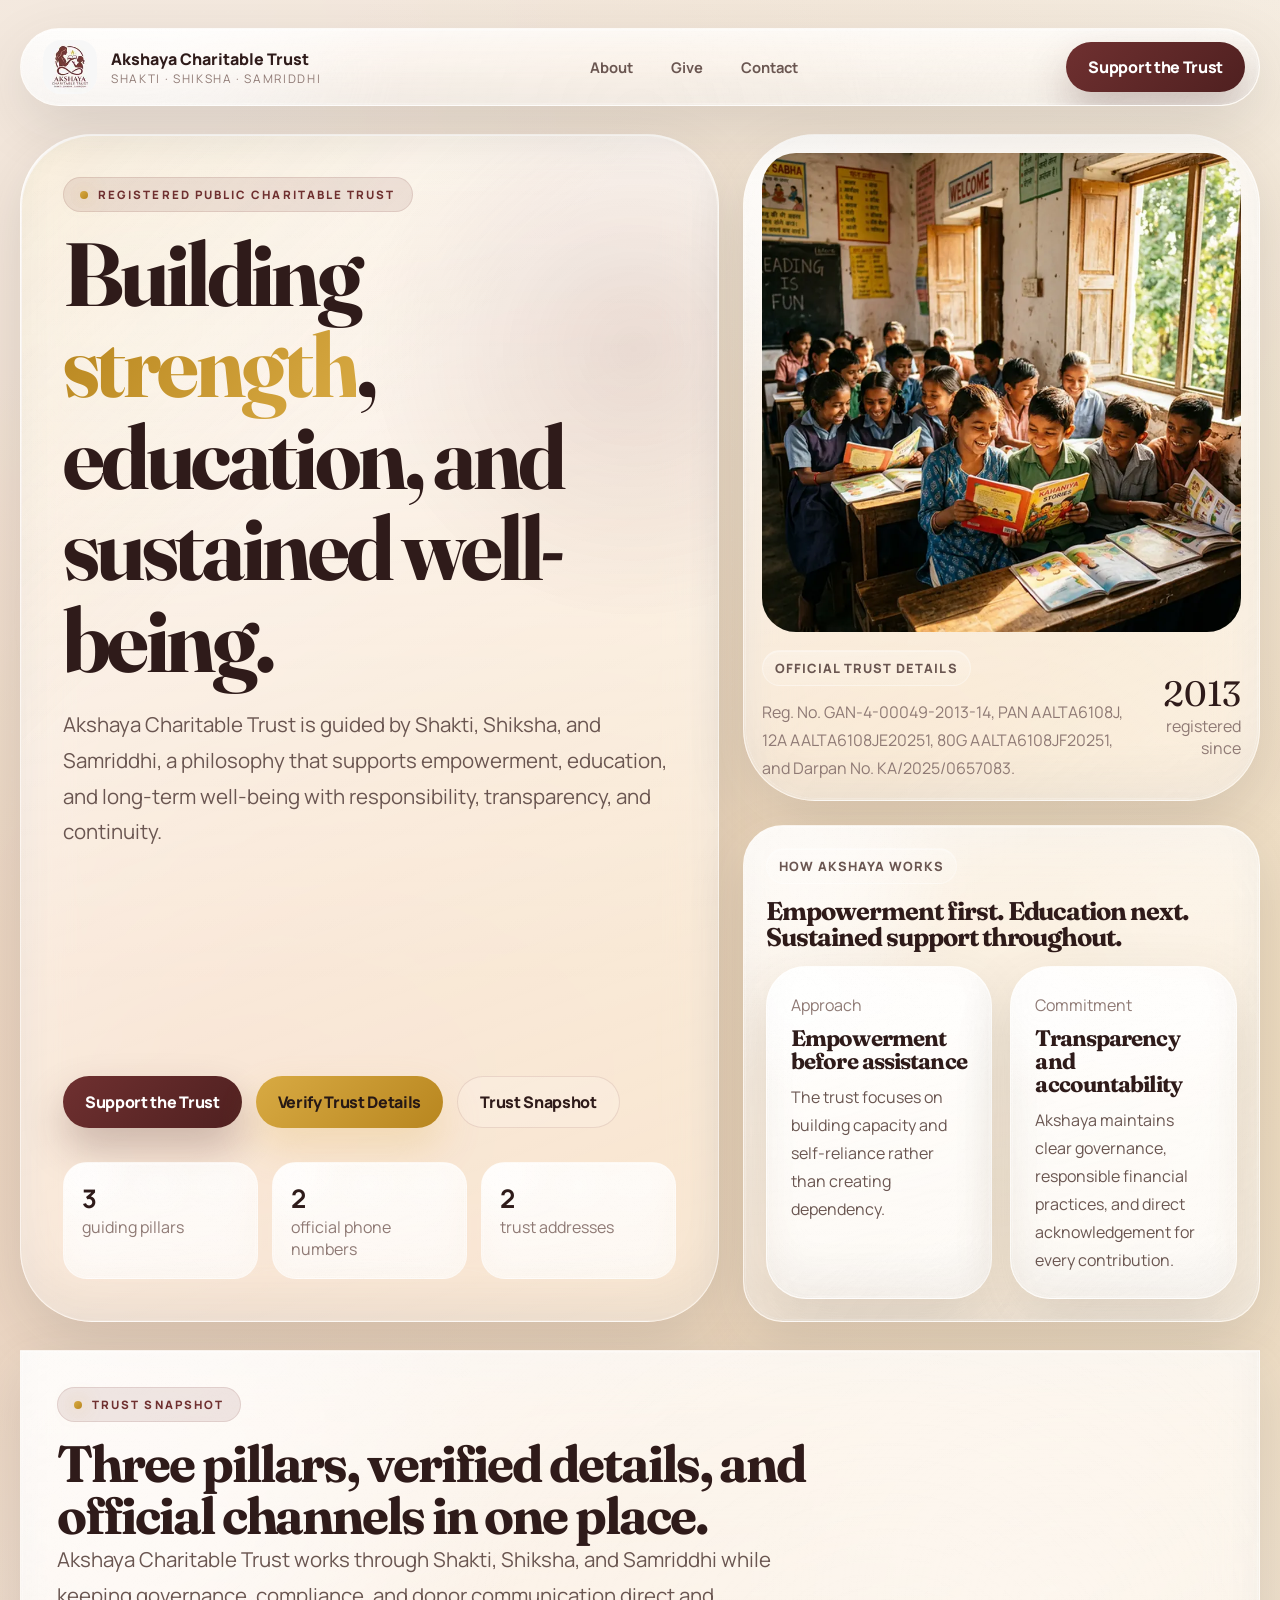
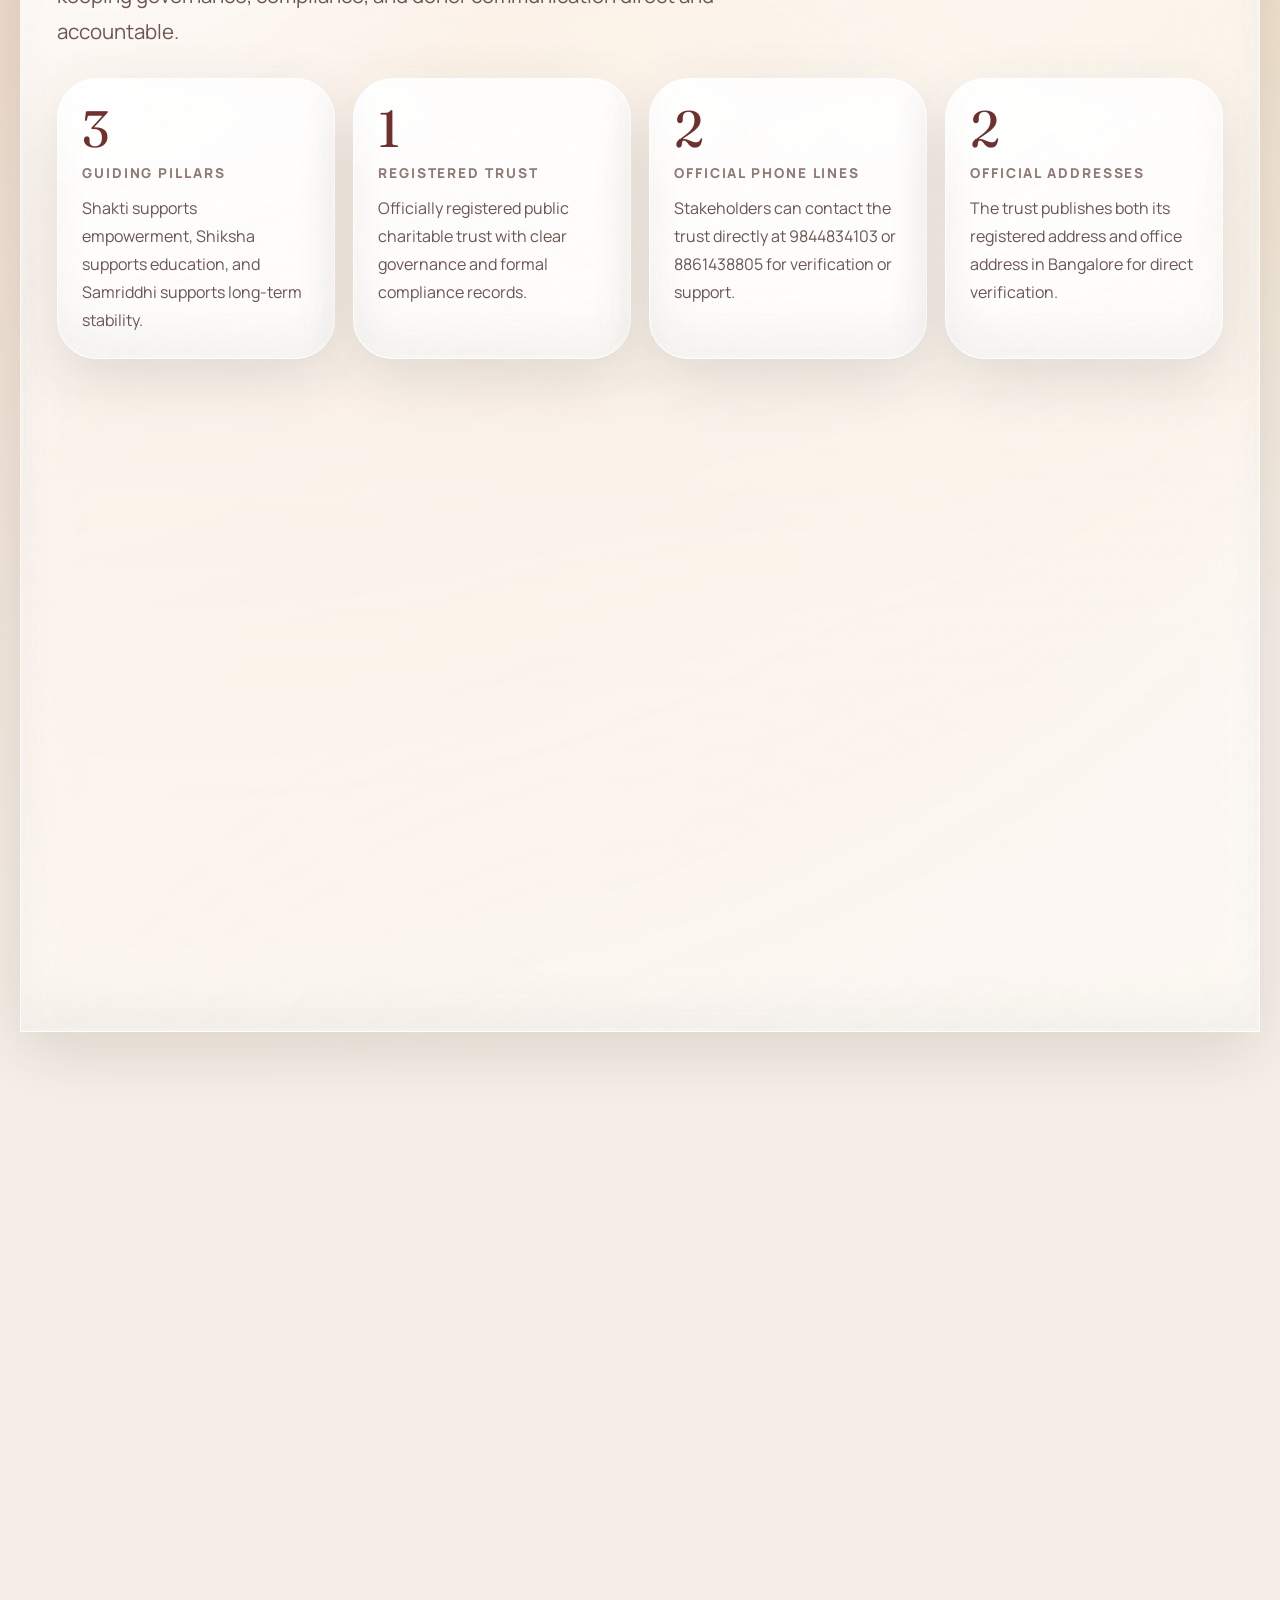
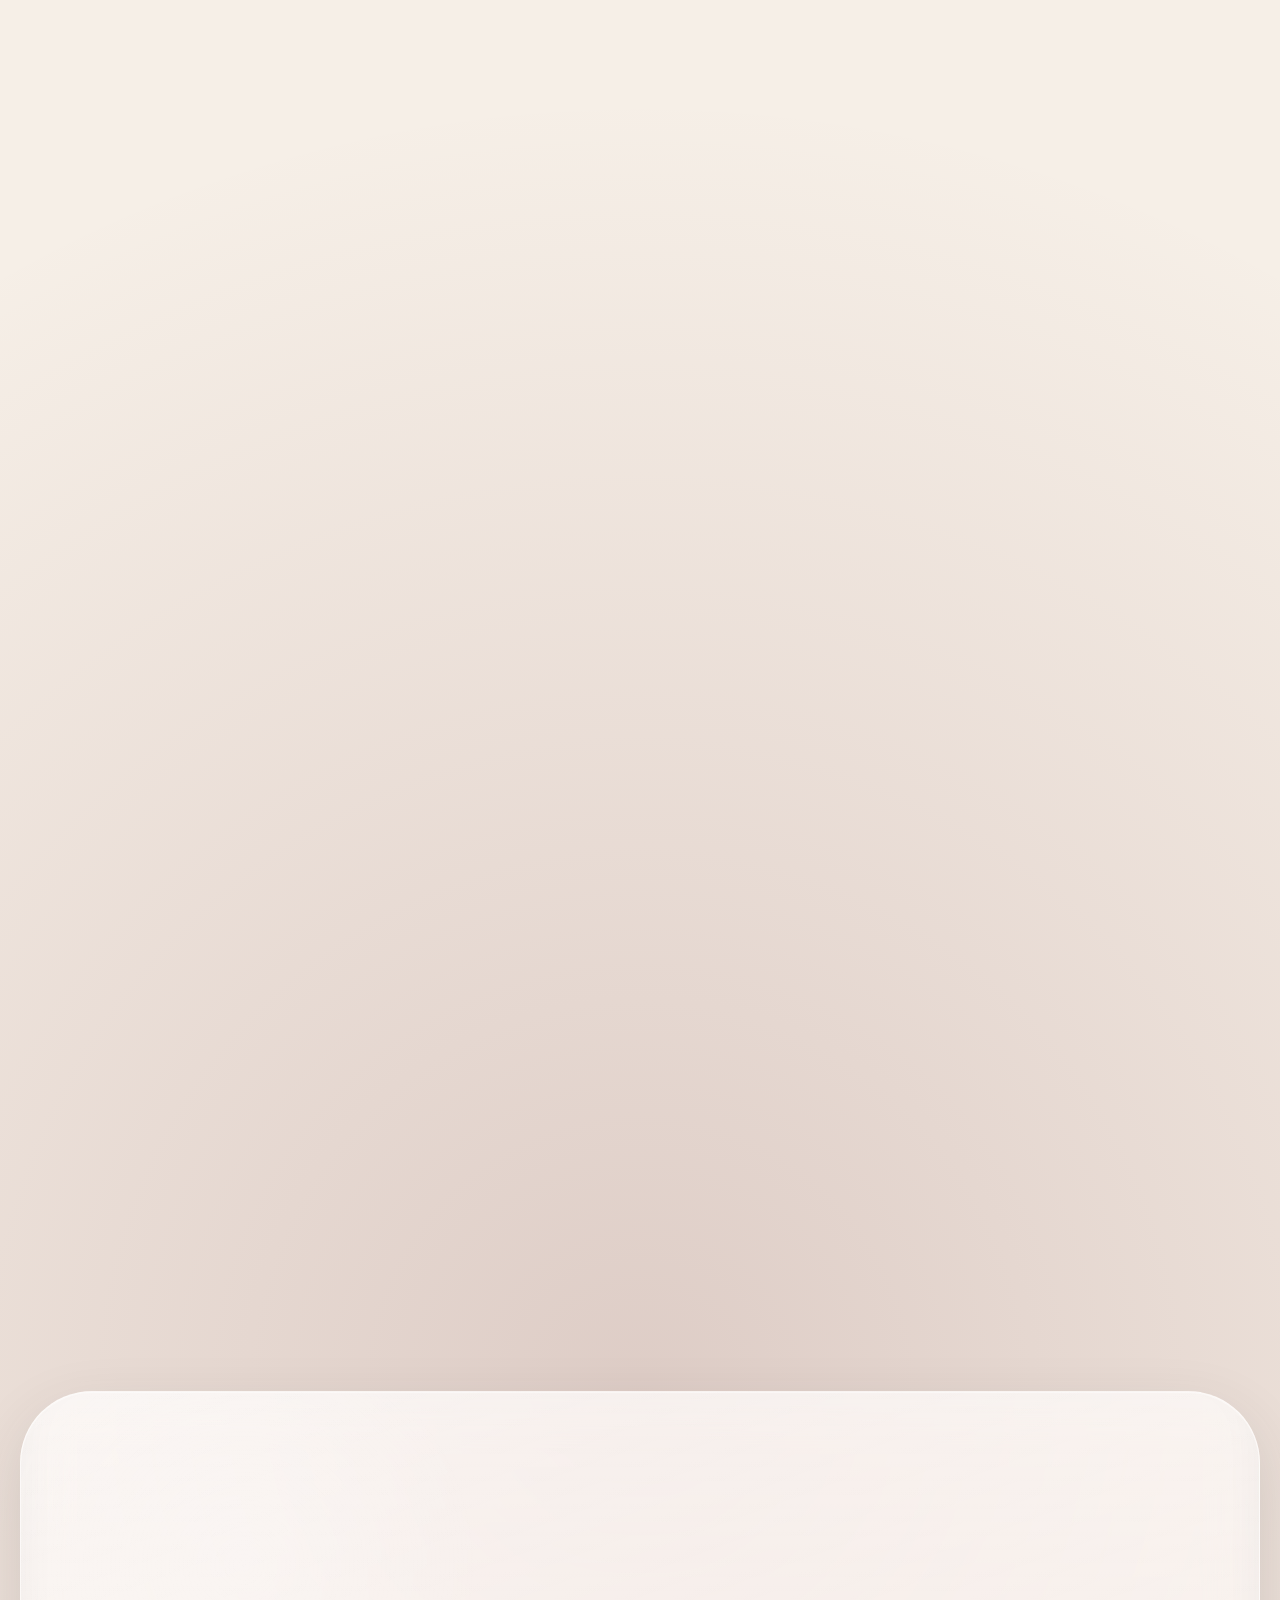
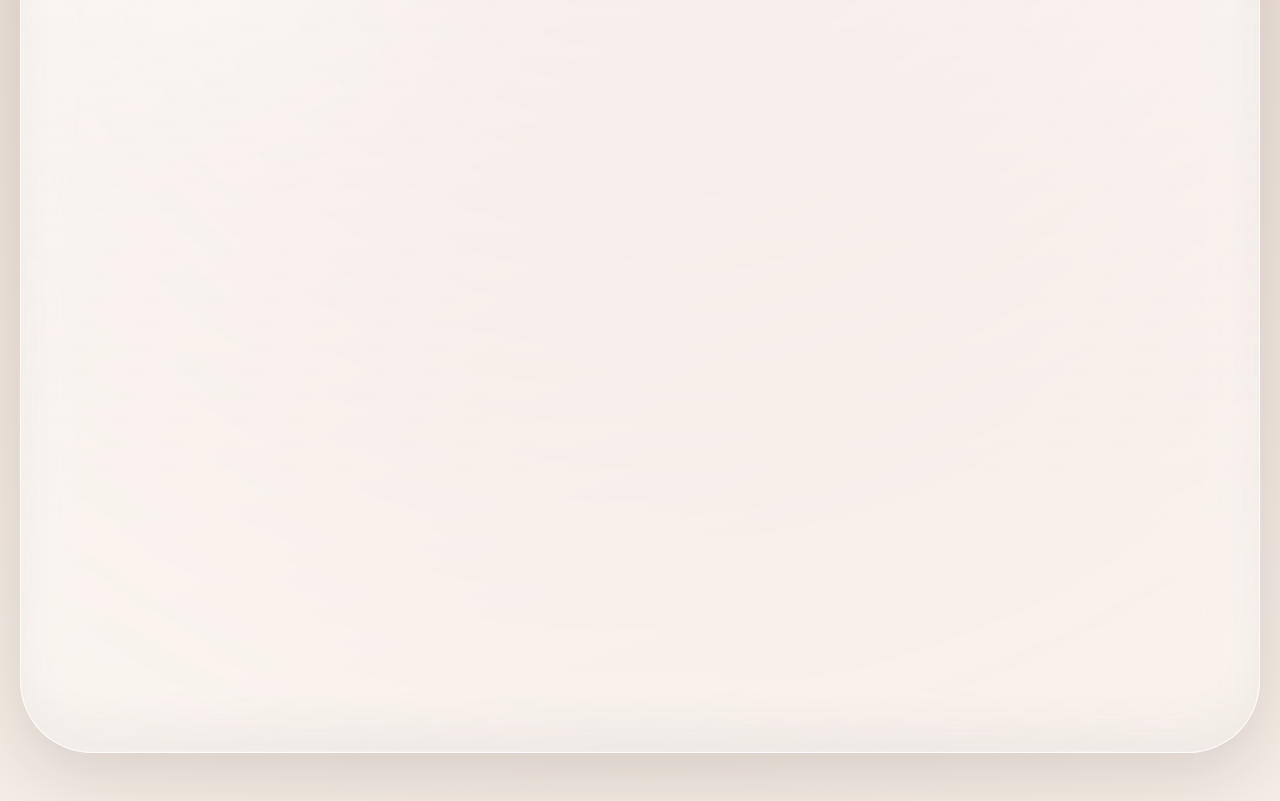
==== commit dc7d02c8: "Pre Final 3" ====
--- a/index.html
+++ b/index.html
@@ -1477,8 +1477,9 @@
             .nav {
                 border-radius: 34px;
                 padding: 14px;
-                align-items: flex-start;
-                flex-direction: column;
+                align-items: center;
+                flex-direction: row;
+                justify-content: space-between;
                 will-change: auto;
             }
 
@@ -1492,10 +1493,19 @@
                 border-color: var(--line);
             }
 
-            .nav-links,
+            .nav-links {
+                display: none;
+            }
+
             .nav-actions {
-                width: 100%;
-                justify-content: flex-start;
+                width: auto;
+                justify-content: flex-end;
+                margin-left: auto;
+            }
+
+            .nav-actions .btn {
+                padding: 12px 18px;
+                min-height: 48px;
             }
 
             .hero-card,
@@ -1589,6 +1599,30 @@
             .footer,
             .section-space {
                 padding: 20px;
+            }
+
+            .brand-subtitle {
+                display: none;
+            }
+
+            .nav {
+                gap: 12px;
+                padding: 12px;
+            }
+
+            .brand-mark {
+                width: 46px;
+                height: 46px;
+                border-radius: 15px;
+            }
+
+            .brand-title {
+                font-size: 0.92rem;
+            }
+
+            .nav-actions .btn {
+                padding: 11px 15px;
+                font-size: 0.88rem;
             }
 
             .hero-actions,
@@ -1627,9 +1661,7 @@
                     </div>
                 </div>
                 <div class="nav-links">
-                    <a href="#impact">Impact</a>
-                    <a href="#programs">Programs</a>
-                    <a href="#cinema">Journey</a>
+                    <a href="#about">About</a>
                     <a href="#giving">Give</a>
                     <a href="#contact">Contact</a>
                 </div>
@@ -1652,7 +1684,7 @@
                         <div class="hero-actions">
                             <a class="btn btn-primary btn-donate" href="#giving"><span>Support the Trust</span></a>
                             <a class="btn btn-secondary" href="#contact">Verify Trust Details</a>
-                            <a class="btn btn-ghost" href="#cinema">Explore the Philosophy</a>
+                            <a class="btn btn-ghost" href="#about">Trust Snapshot</a>
                         </div>
                         <div class="hero-metrics">
                             <div class="metric-chip glass">
@@ -1711,202 +1743,54 @@
                 </div>
             </section>
 
-            <section id="impact" class="section glass section-space" data-reveal>
+            <section id="about" class="section glass section-space" data-reveal>
                 <div class="section-header">
                     <div class="eyebrow">Trust snapshot</div>
-                    <h2>Clear facts, clear purpose, clear accountability.</h2>
-                    <p class="lede">Akshaya Charitable Trust is a registered public charitable trust working through three connected pillars: Shakti, Shiksha, and Samriddhi.</p>
+                    <h2>Three pillars, verified details, and official channels in one place.</h2>
+                    <p class="lede">Akshaya Charitable Trust works through Shakti, Shiksha, and Samriddhi while keeping governance, compliance, and donor communication direct and accountable.</p>
                 </div>
                 <div class="impact-grid">
                     <article class="impact-card glass hover-lift">
+                        <div class="impact-value" data-count="3">0</div>
+                        <div class="impact-label">guiding pillars</div>
+                        <p style="margin-top:12px;">Shakti supports empowerment, Shiksha supports education, and Samriddhi supports long-term stability.</p>
+                    </article>
+                    <article class="impact-card glass hover-lift">
                         <div class="impact-value" data-count="1">0</div>
                         <div class="impact-label">registered trust</div>
-                        <p style="margin-top:12px;">Officially registered public charitable trust with clear legal standing and oversight.</p>
+                        <p style="margin-top:12px;">Officially registered public charitable trust with clear governance and formal compliance records.</p>
                     </article>
                     <article class="impact-card glass hover-lift">
-                        <div class="impact-value" data-count="3">0</div>
-                        <div class="impact-label">core pillars</div>
-                        <p style="margin-top:12px;">Shakti builds strength, Shiksha supports learning continuity, and Samriddhi sustains long-term well-being.</p>
+                        <div class="impact-value" data-count="2">0</div>
+                        <div class="impact-label">official phone lines</div>
+                        <p style="margin-top:12px;">Stakeholders can contact the trust directly at 9844834103 or 8861438805 for verification or support.</p>
                     </article>
                     <article class="impact-card glass hover-lift">
                         <div class="impact-value" data-count="2">0</div>
                         <div class="impact-label">official addresses</div>
-                        <p style="margin-top:12px;">Registered office at Sunkalpet Main Road and office address at Ramanna Pet, J.M. Road Cross, Bangalore 02.</p>
-                    </article>
-                    <article class="impact-card glass hover-lift">
-                        <div class="impact-value" data-count="2">0</div>
-                        <div class="impact-label">official phone lines</div>
-                        <p style="margin-top:12px;">Stakeholders are encouraged to contact the trust directly at 9844834103 or 8861438805 for verification or clarification.</p>
+                        <p style="margin-top:12px;">The trust publishes both its registered address and office address in Bangalore for direct verification.</p>
                     </article>
                 </div>
-            </section>
-            <section class="section section-grid proof-grid">
-                <article class="glass section-space hover-lift" data-reveal>
-                    <div class="section-header" style="margin-bottom:22px;">
-                        <div class="eyebrow">Compliance and identity</div>
-                        <h2>Every official identifier is visible and verifiable.</h2>
-                    </div>
-                    <p class="lede">The trust documents shared in the PDFs clearly establish Akshaya's legal identity, official channels, and commitment to accountable giving.</p>
-                    <div class="proof-board" style="margin-top:24px;">
-                        <div class="proof-panel glass">
-                            <h3>Registration and compliance</h3>
-                            <ul class="support-list">
-                                <li>Reg. No: GAN-4-00049-2013-14</li>
-                                <li>PAN: AALTA6108J</li>
-                                <li>12A No: AALTA6108JE20251</li>
-                                <li>80G No: AALTA6108JF20251</li>
-                                <li>Darpan No: KA/2025/0657083</li>
-                                <li>CSR Number: CSR00099254</li>
-                            </ul>
-                        </div>
-                        <div class="proof-panel glass">
-                            <h3>Official channels only</h3>
-                            <ul class="support-list">
-                                <li>Email: hope.akshaya@gmail.com</li>
-                                <li>Website: theakshayafoundation.org</li>
-                                <li>Phones: 9844834103, 8861438805</li>
-                                <li>Founder & President: Saradhamma K</li>
-                                <li>Registered Address: #77 Venkateshwara Nilaya, Sunkalpet Main Road, Bangalore 02</li>
-                                <li>Office Address: #40/A Ramanna Pet, J.M Road Cross, Bangalore 02</li>
-                            </ul>
-                        </div>
-                    </div>
-                </article>
-                <article class="glass section-space hover-lift" data-reveal>
-                    <div class="eyebrow">Accountability</div>
-                    <div class="support-grid" style="grid-template-columns:1fr;">
-                        <div class="support-card glass">
-                            <h3>Commitment to accountability</h3>
-                            <p>Trust and transparency are central to Akshaya's mission. The trust states that it upholds the highest standards of governance and accountability in all its operations.</p>
-                            <ul class="support-list">
-                                <li>Clear governance with defined roles and oversight mechanisms</li>
-                                <li>Transparent accounting and responsible financial reporting</li>
-                                <li>Donations accepted only through official trust channels</li>
-                                <li>Volunteers engaged for outreach and awareness, never for fund collection</li>
-                                <li>Receipts and acknowledgements issued directly by the trust</li>
-                            </ul>
-                        </div>
-                    </div>
-                </article>
-            </section>
-
-            <section id="programs" class="section glass section-space" data-reveal>
-                <div class="section-header">
-                    <div class="eyebrow">Programs</div>
-                    <h2>Three pillars guide every initiative of the trust.</h2>
-                    <p class="lede">The trust's work follows one connected pathway: building strength, protecting learning continuity, and sustaining dignity over time.</p>
-                </div>
-                <div class="program-grid">
-                    <article class="program-card glass hover-lift">
-                        <div class="program-media"><img src="hero-900.webp" srcset="hero-600.webp 600w, hero-900.webp 900w" sizes="(max-width: 860px) 100vw, 33vw" alt="Children in a classroom" width="1200" height="900" loading="lazy" decoding="async"></div>
-                        <div class="program-meta">
-                            <span class="chip">Shakti</span>
-                            <span class="chip">Women Empowerment</span>
-                            <span class="chip">Self-Reliance</span>
-                        </div>
-                        <h3>Shakti builds strength, confidence, and self-reliance.</h3>
-                        <p>Shakti focuses on empowering individuals, especially women, through skill development, capacity building, and livelihood-oriented support.</p>
-                        <div class="mini-actions"><a class="btn btn-ghost" href="#giving">Support Shakti</a></div>
+                <div class="section-grid" style="margin-top:24px;">
+                    <article class="glass section-space hover-lift" data-reveal>
+                        <div class="eyebrow">Programs</div>
+                        <h3>Akshaya works through one connected path.</h3>
+                        <p class="lede" style="margin-top:10px;">Empowerment first, education next, and sustained support throughout.</p>
+                        <ul class="support-list" style="margin-top:18px;">
+                            <li>Shakti builds strength, confidence, and self-reliance</li>
+                            <li>Shiksha protects continuity of education for children and youth</li>
+                            <li>Samriddhi supports dignity and long-term well-being over time</li>
+                        </ul>
                     </article>
-                    <article class="program-card glass hover-lift">
-                        <div class="program-media"><img src="healthcare-1200.webp" srcset="healthcare-800.webp 800w, healthcare-1200.webp 1200w" sizes="(max-width: 860px) 100vw, 33vw" alt="Healthcare outreach in a rural community" width="1200" height="900" loading="lazy" decoding="async"></div>
-                        <div class="program-meta">
-                            <span class="chip">Shiksha</span>
-                            <span class="chip">Education</span>
-                            <span class="chip">Learning Continuity</span>
-                        </div>
-                        <h3>Shiksha protects access to education and continuity of learning.</h3>
-                        <p>Shiksha supports children and youth facing financial, social, or circumstantial barriers so that learning can continue with stability and purpose.</p>
-                        <div class="mini-actions"><a class="btn btn-ghost" href="#giving">Support Shiksha</a></div>
-                    </article>
-                    <article class="program-card glass hover-lift">
-                        <div class="program-media"><img src="farming-1200.webp" srcset="farming-800.webp 800w, farming-1200.webp 1200w" sizes="(max-width: 860px) 100vw, 33vw" alt="Farmers in a field" width="1200" height="900" loading="lazy" decoding="async"></div>
-                        <div class="program-meta">
-                            <span class="chip">Samriddhi</span>
-                            <span class="chip">Long-Term Support</span>
-                            <span class="chip">Well-Being</span>
-                        </div>
-                        <h3>Samriddhi sustains dignity, continuity, and long-term well-being.</h3>
-                        <p>Samriddhi supports individuals who need ongoing care over time, including extended educational support, continued empowerment, elderly care, and help through prolonged life-stage challenges.</p>
-                        <div class="mini-actions"><a class="btn btn-ghost" href="#giving">Support Samriddhi</a></div>
-                    </article>
-                </div>
-            </section>
-
-            <section id="cinema" class="section cinema-section" aria-label="Scroll cinema">
-                <div class="cinema-stage glass" data-reveal>
-                    <div class="cinema-visual hover-lift">
-                        <div class="cinema-layer active" data-scene="0"><img src="hero-900.webp" srcset="hero-600.webp 600w, hero-900.webp 900w" sizes="(max-width: 860px) 100vw, 50vw" alt="Students supported by the trust" width="900" height="1200" loading="lazy" decoding="async"></div>
-                        <div class="cinema-layer" data-scene="1"><img src="healthcare-1200.webp" srcset="healthcare-800.webp 800w, healthcare-1200.webp 1200w" sizes="(max-width: 860px) 100vw, 50vw" alt="Healthcare workers in the field" width="1200" height="900" loading="lazy" decoding="async"></div>
-                        <div class="cinema-layer" data-scene="2"><img src="farming-1200.webp" srcset="farming-800.webp 800w, farming-1200.webp 1200w" sizes="(max-width: 860px) 100vw, 50vw" alt="Agricultural prosperity programs" width="1200" height="900" loading="lazy" decoding="async"></div>
-                        <div class="cinema-overlay">
-                            <div class="play-pill"><span class="play-dot"></span> Shakti · Shiksha · Samriddhi</div>
-                            <p style="color:#fff; max-width: 520px;">Together, these three pillars form a complete pathway to sustained social impact, transforming lives with compassion and commitment.</p>
-                        </div>
-                    </div>
-                    <div class="cinema-copy">
-                        <div>
-                            <div class="eyebrow">Guiding philosophy</div>
-                            <h2>One journey. Three connected pillars.</h2>
-                            <p class="lede">Akshaya's approach is structured around a movement from inner strength to learning continuity to long-term stability, creating lasting change in people's lives.</p>
-                        </div>
-                        <div class="cinema-steps">
-                            <article class="cinema-step active" data-copy-step="0">
-                                <h3>Shakti</h3>
-                                <p>Building strength, confidence, and self-reliance through empowerment initiatives.</p>
-                            </article>
-                            <article class="cinema-step" data-copy-step="1">
-                                <h3>Shiksha</h3>
-                                <p>Creating access to education and ensuring continuity of learning for children and youth.</p>
-                            </article>
-                            <article class="cinema-step" data-copy-step="2">
-                                <h3>Samriddhi</h3>
-                                <p>Enabling continuity, dignity, and sustained well-being for individuals who need support over time.</p>
-                            </article>
-                        </div>
-                        <div class="mini-actions">
-                            <a class="btn btn-secondary" href="#giving">Support the Mission</a>
-                        </div>
-                    </div>
-                </div>
-            </section>
-
-            <section class="section glass section-space" data-reveal>
-                <div class="section-header">
-                    <div class="eyebrow">Who the trust serves</div>
-                    <h2>The trust focuses on people facing real barriers to dignity and stability.</h2>
-                    <p class="lede">The PDF introduces the communities Akshaya supports across empowerment, education, and sustained care.</p>
-                </div>
-                <div class="stories-grid">
-                    <article class="story-card glass hover-lift">
-                        <p class="story-quote">"Women from vulnerable backgrounds seeking opportunities for growth, skill development, and pathways to self-reliance."</p>
-                        <div class="story-author">
-                            <div class="story-avatar">S</div>
-                            <div>
-                                <strong>Shakti</strong>
-                                <p class="muted">Empowerment and self-reliance</p>
-                            </div>
-                        </div>
-                    </article>
-                    <article class="story-card glass hover-lift">
-                        <p class="story-quote">"Children and youth facing financial, social, or circumstantial barriers to education and continuity of learning."</p>
-                        <div class="story-author">
-                            <div class="story-avatar">E</div>
-                            <div>
-                                <strong>Shiksha</strong>
-                                <p class="muted">Education and learning continuity</p>
-                            </div>
-                        </div>
-                    </article>
-                    <article class="story-card glass hover-lift">
-                        <p class="story-quote">"Individuals requiring ongoing assistance to achieve dignity and stability, including elderly care and prolonged life-stage support."</p>
-                        <div class="story-author">
-                            <div class="story-avatar">W</div>
-                            <div>
-                                <strong>Samriddhi</strong>
-                                <p class="muted">Sustained support and well-being</p>
-                            </div>
-                        </div>
+                    <article class="glass section-space hover-lift" data-reveal>
+                        <div class="eyebrow">Official details</div>
+                        <h3>Every contribution should come through official trust channels only.</h3>
+                        <ul class="support-list" style="margin-top:18px;">
+                            <li>Reg. No: GAN-4-00049-2013-14</li>
+                            <li>PAN: AALTA6108J | CSR Number: CSR00099254</li>
+                            <li>12A No: AALTA6108JE20251 | 80G No: AALTA6108JF20251</li>
+                            <li>Email: hope.akshaya@gmail.com | Phones: 9844834103, 8861438805</li>
+                        </ul>
                     </article>
                 </div>
             </section>
@@ -1957,64 +1841,6 @@
                     </article>
                 </div>
             </section>
-            <section class="section section-grid support-grid" data-reveal>
-                <article class="support-card glass hover-lift">
-                    <div class="eyebrow">Governance</div>
-                    <h3>Officially registered and directly accountable.</h3>
-                    <p>Akshaya presents itself as a registered public charitable trust with clear legal standing, structured governance, and direct documentation for contributions.</p>
-                    <ul class="governance-list">
-                        <li>Reg. No: GAN-4-00049-2013-14</li>
-                        <li>PAN: AALTA6108J</li>
-                        <li>CSR Number: CSR00099254</li>
-                    </ul>
-                </article>
-                <article class="support-card glass hover-lift">
-                    <div class="eyebrow">Documentation</div>
-                    <h3>Every contribution should come through official channels only.</h3>
-                    <p>The PDFs clearly state that donations are accepted exclusively through official trust channels and receipts are issued directly by the trust.</p>
-                    <ul class="governance-list">
-                        <li>12A No: AALTA6108JE20251</li>
-                        <li>80G No: AALTA6108JF20251</li>
-                        <li>Darpan No: KA/2025/0657083</li>
-                    </ul>
-                </article>
-                <article class="support-card glass hover-lift">
-                    <div class="eyebrow">Direct contact</div>
-                    <h3>Stakeholders are encouraged to contact the trust directly.</h3>
-                    <p>The trust invites donors, well-wishers, and stakeholders to reach out for information, verification, or clarification through its official contact points.</p>
-                    <ul class="governance-list">
-                        <li>Email: hope.akshaya@gmail.com</li>
-                        <li>Phones: 9844834103 and 8861438805</li>
-                        <li>Website: theakshayafoundation.org</li>
-                    </ul>
-                </article>
-            </section>
-
-            <section class="section glass section-space" data-reveal>
-                <div class="section-header">
-                    <div class="eyebrow">Questions</div>
-                    <h2>Important questions, answered from the trust documents.</h2>
-                </div>
-                <div class="faq-grid">
-                    <details class="faq-item glass hover-lift" open>
-                        <summary>How does the trust receive support?<span>+</span></summary>
-                        <p>All support, if extended, is received only through official trust channels and utilised responsibly. Receipts and acknowledgements are issued directly by the trust.</p>
-                    </details>
-                    <details class="faq-item glass hover-lift">
-                        <summary>What official records identify Akshaya Charitable Trust?<span>+</span></summary>
-                        <p>Akshaya shares its registration number, PAN, 12A, 80G, and Darpan details, and the CSR number provided for this site is CSR00099254.</p>
-                    </details>
-                    <details class="faq-item glass hover-lift">
-                        <summary>Who should contact the trust for verification or clarification?<span>+</span></summary>
-                        <p>Stakeholders are encouraged to contact the trust directly by email or phone for information, verification, or clarification.</p>
-                    </details>
-                    <details class="faq-item glass hover-lift">
-                        <summary>What does Samriddhi mean in Akshaya's work?<span>+</span></summary>
-                        <p>Samriddhi represents continuity, stability, and long-term well-being through sustained support for those who need assistance over time.</p>
-                    </details>
-                </div>
-            </section>
-
             <section id="contact" class="section section-grid contact-grid" data-reveal>
                 <article class="contact-card glass section-space hover-lift">
                     <div class="section-header" style="margin-bottom: 18px;">
@@ -2083,8 +1909,7 @@
                 </div>
             </div>
             <div class="footer-links">
-                <a href="#impact">Impact</a>
-                <a href="#programs">Programs</a>
+                <a href="#about">About</a>
                 <a href="#giving">Give</a>
                 <a href="#contact">Contact</a>
             </div>
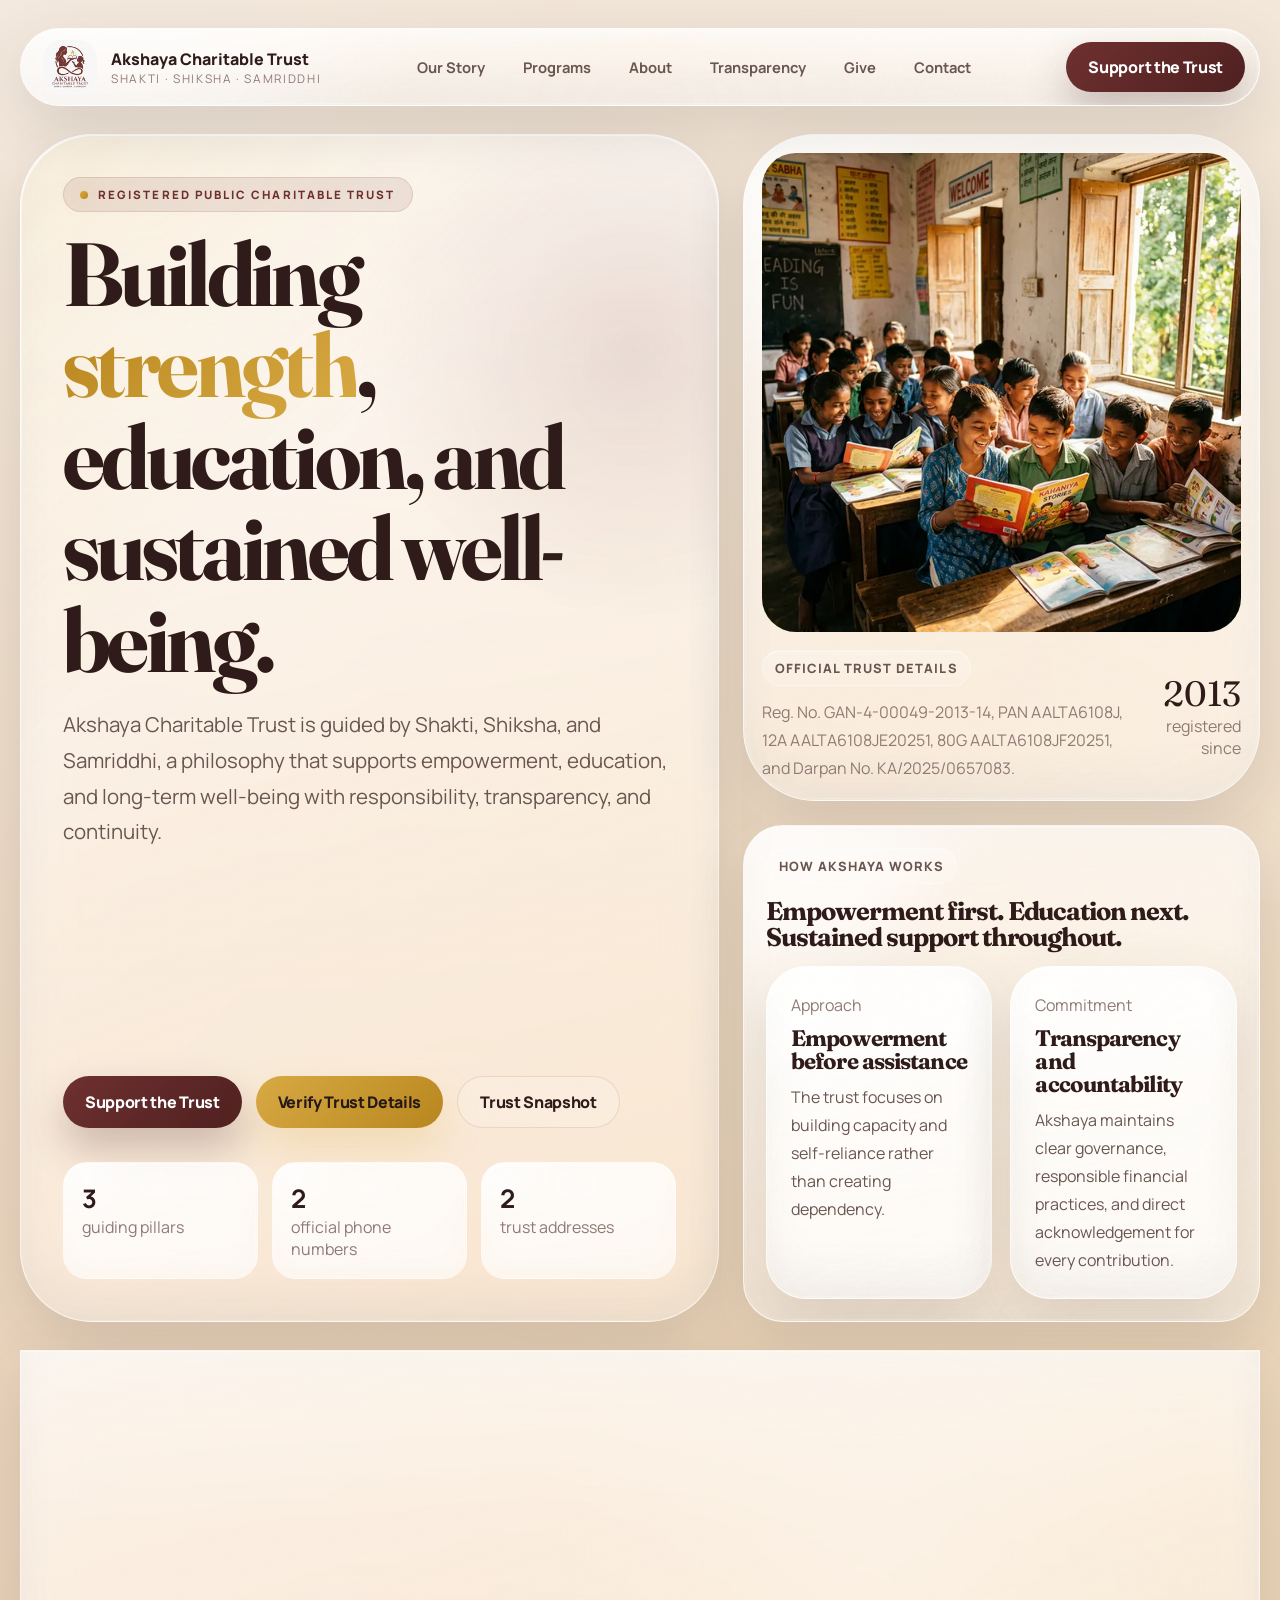
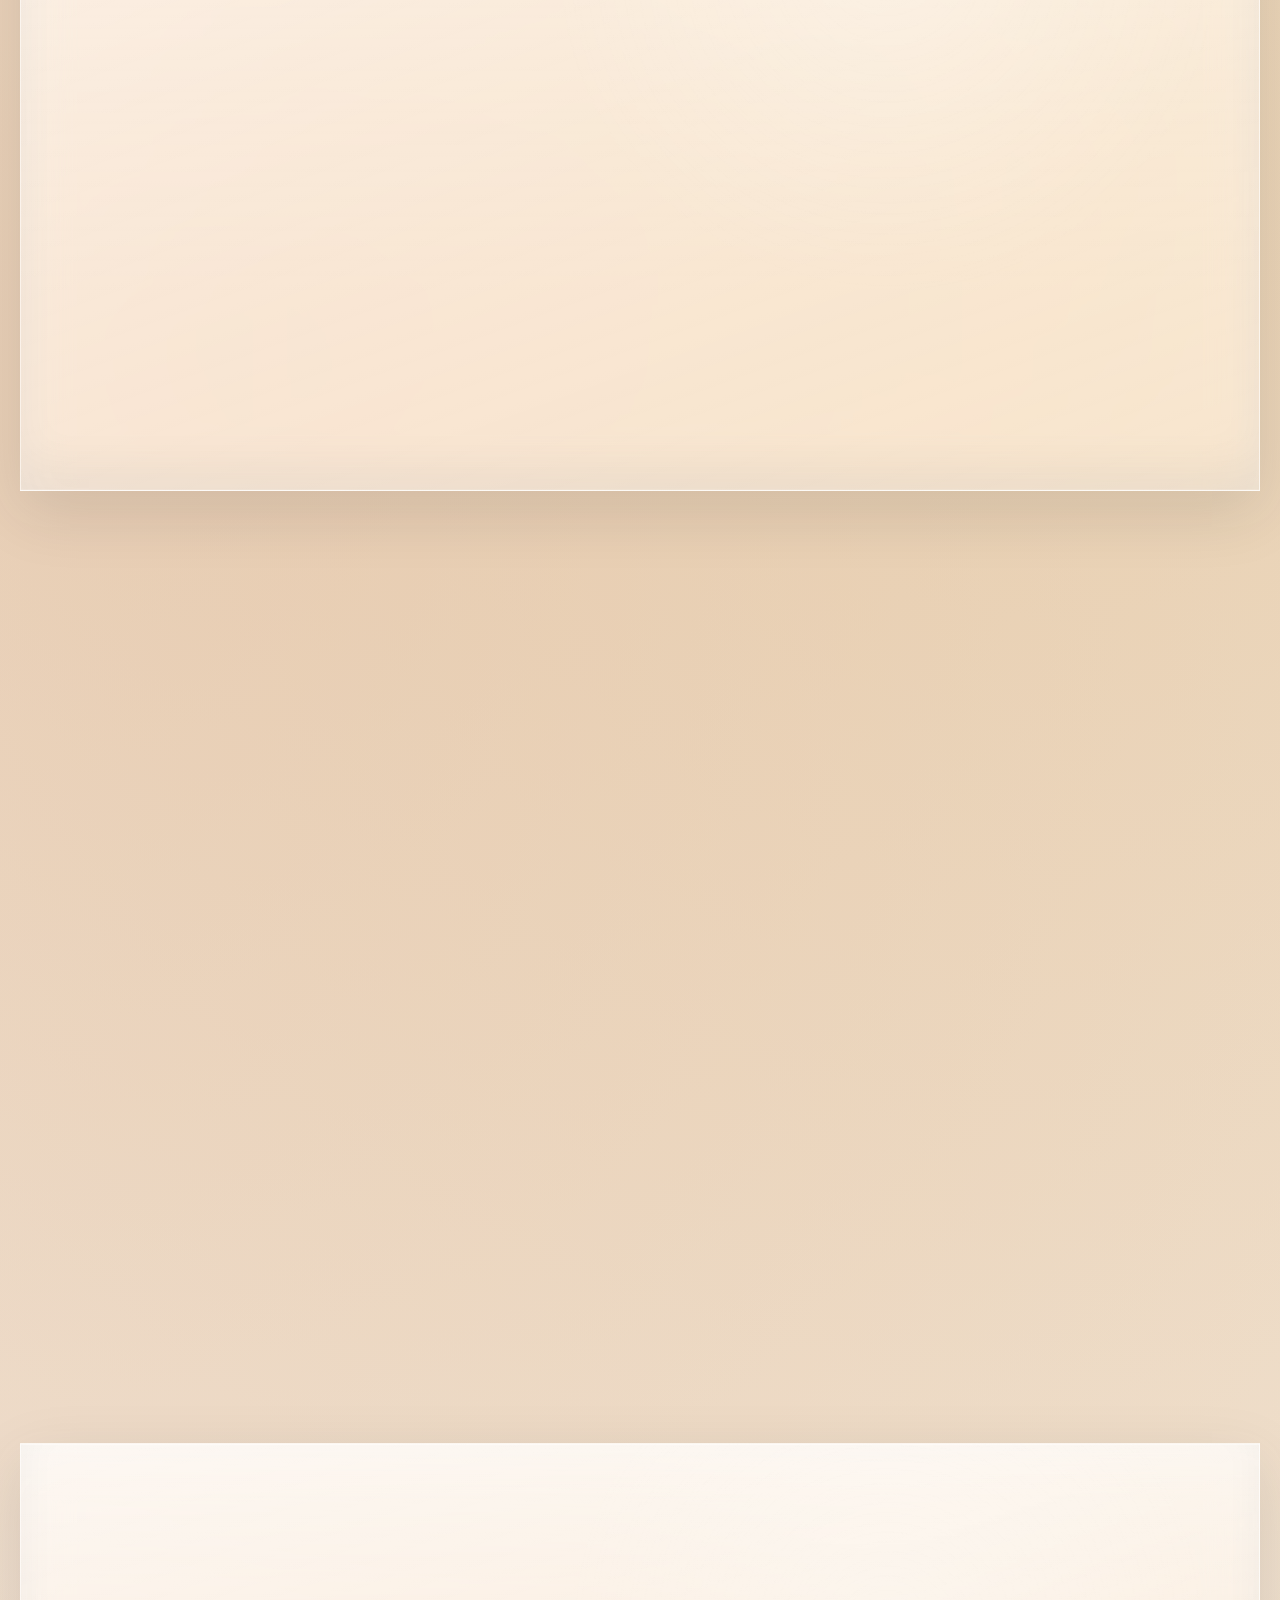
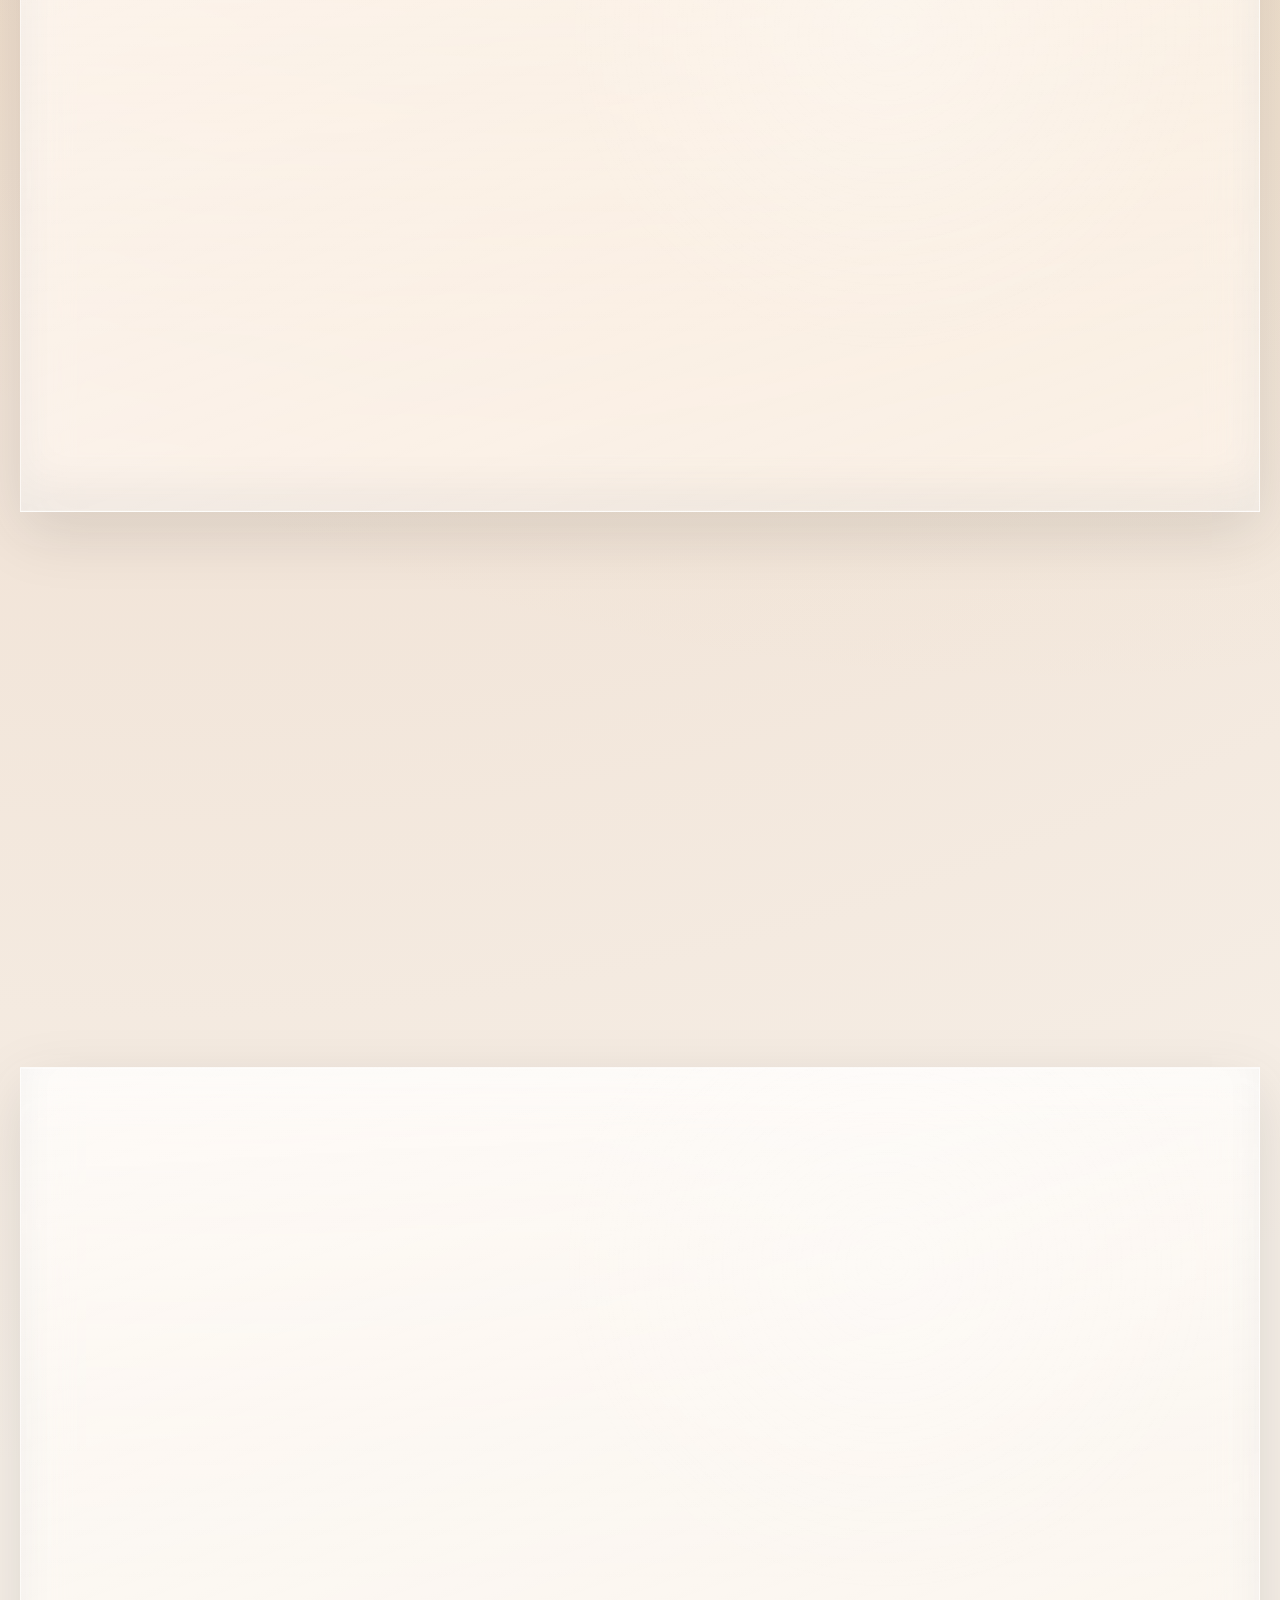
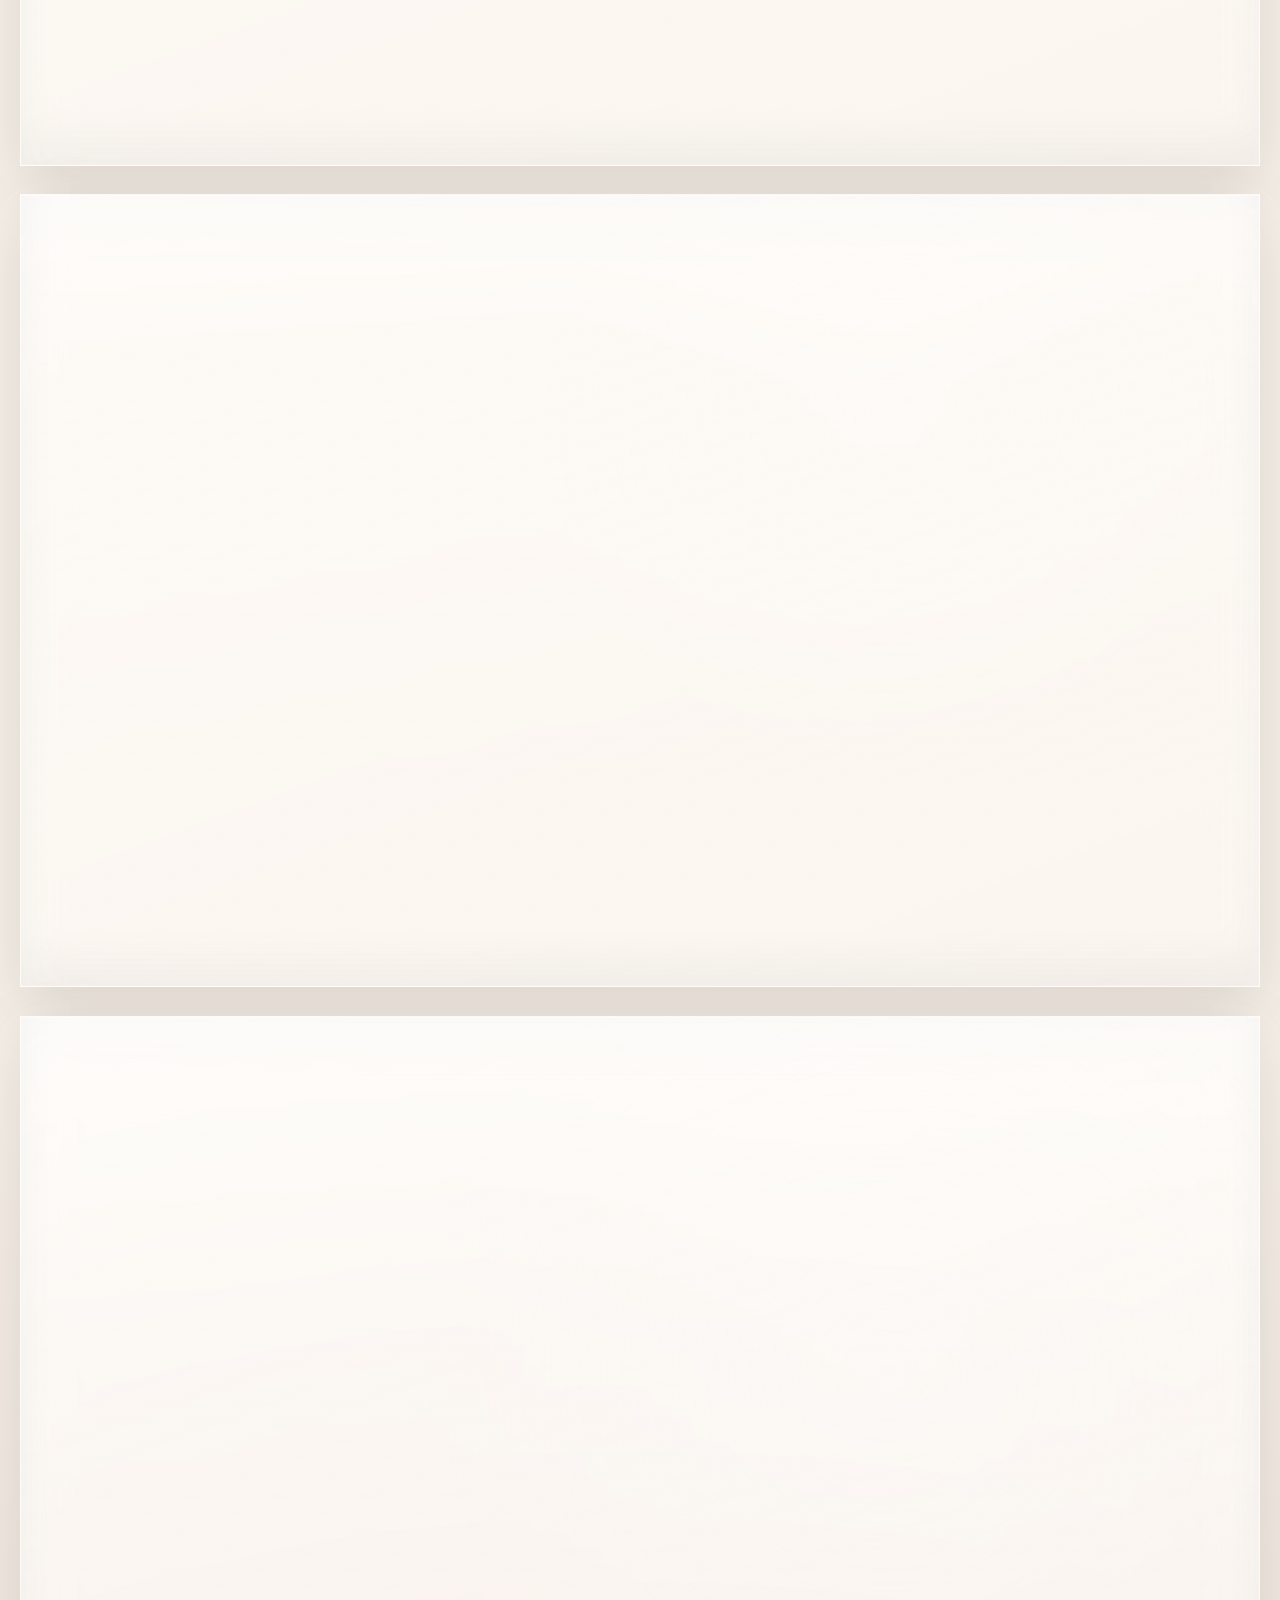
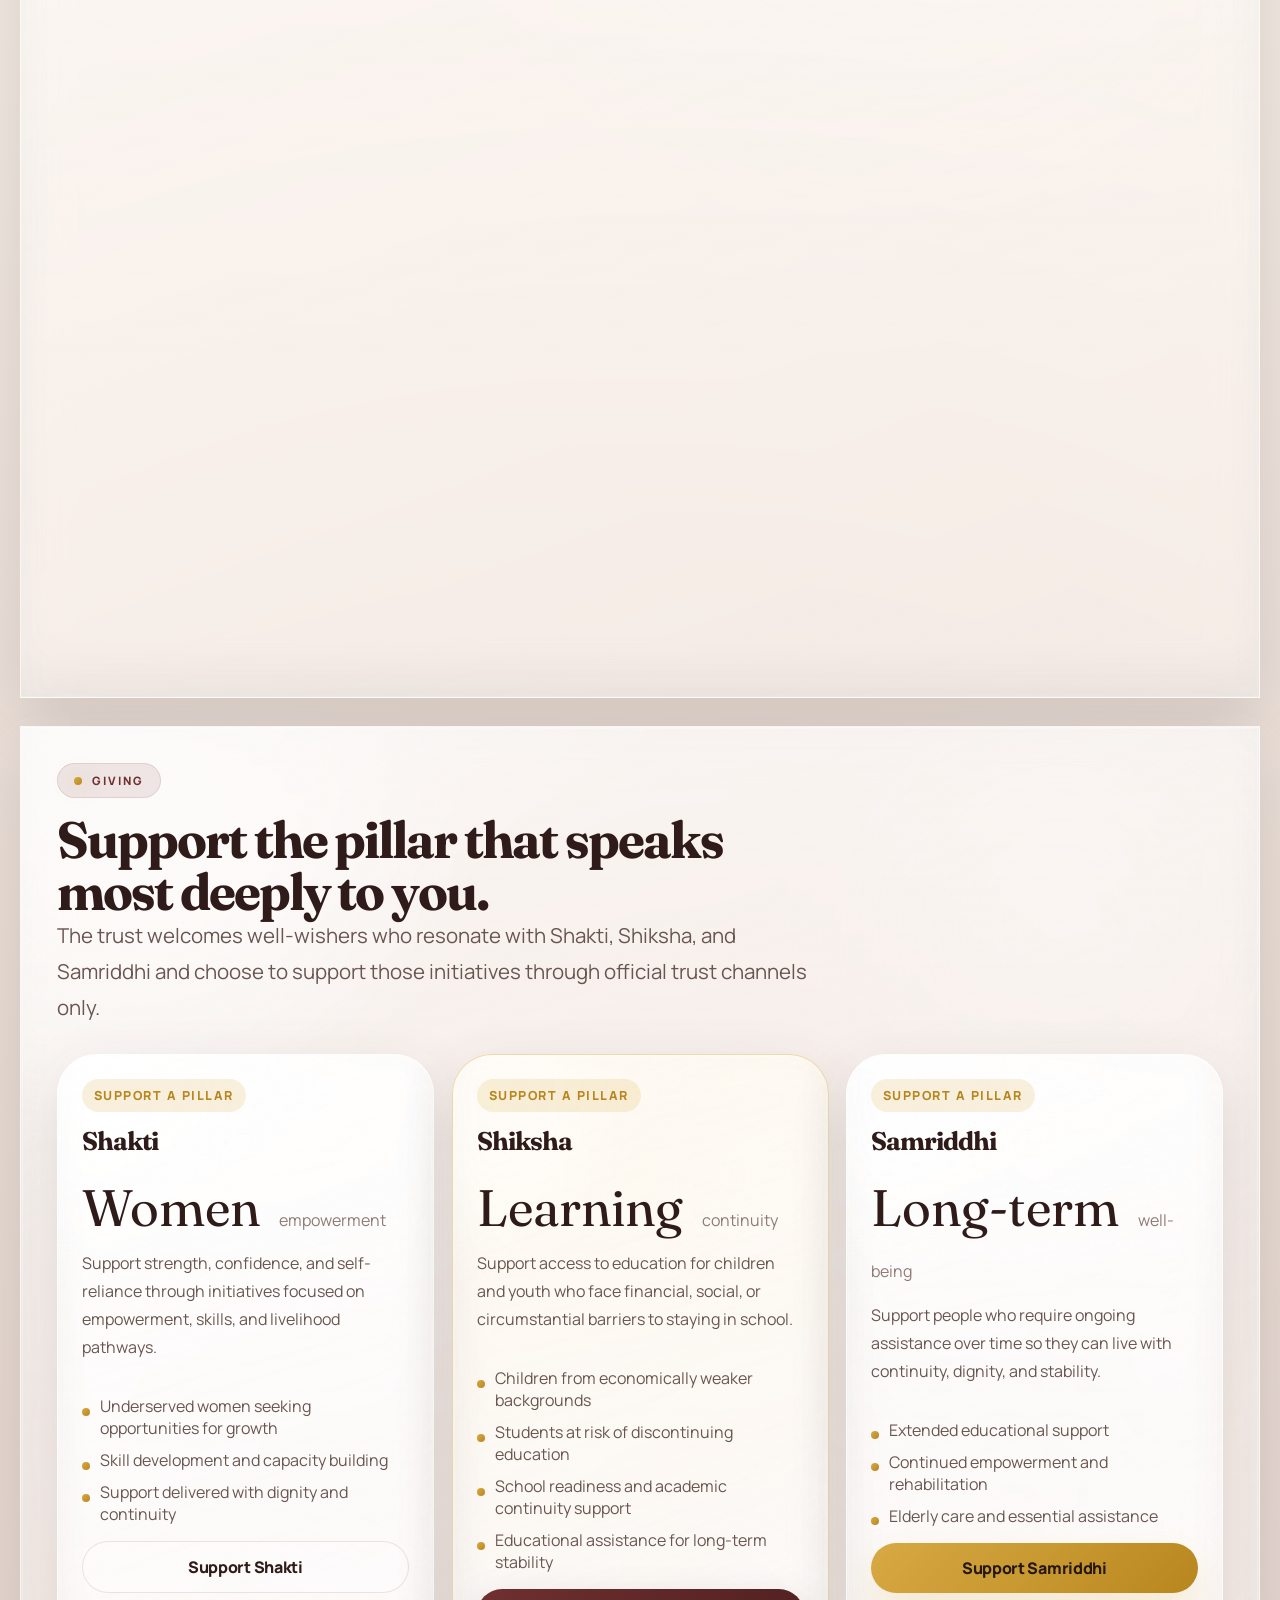
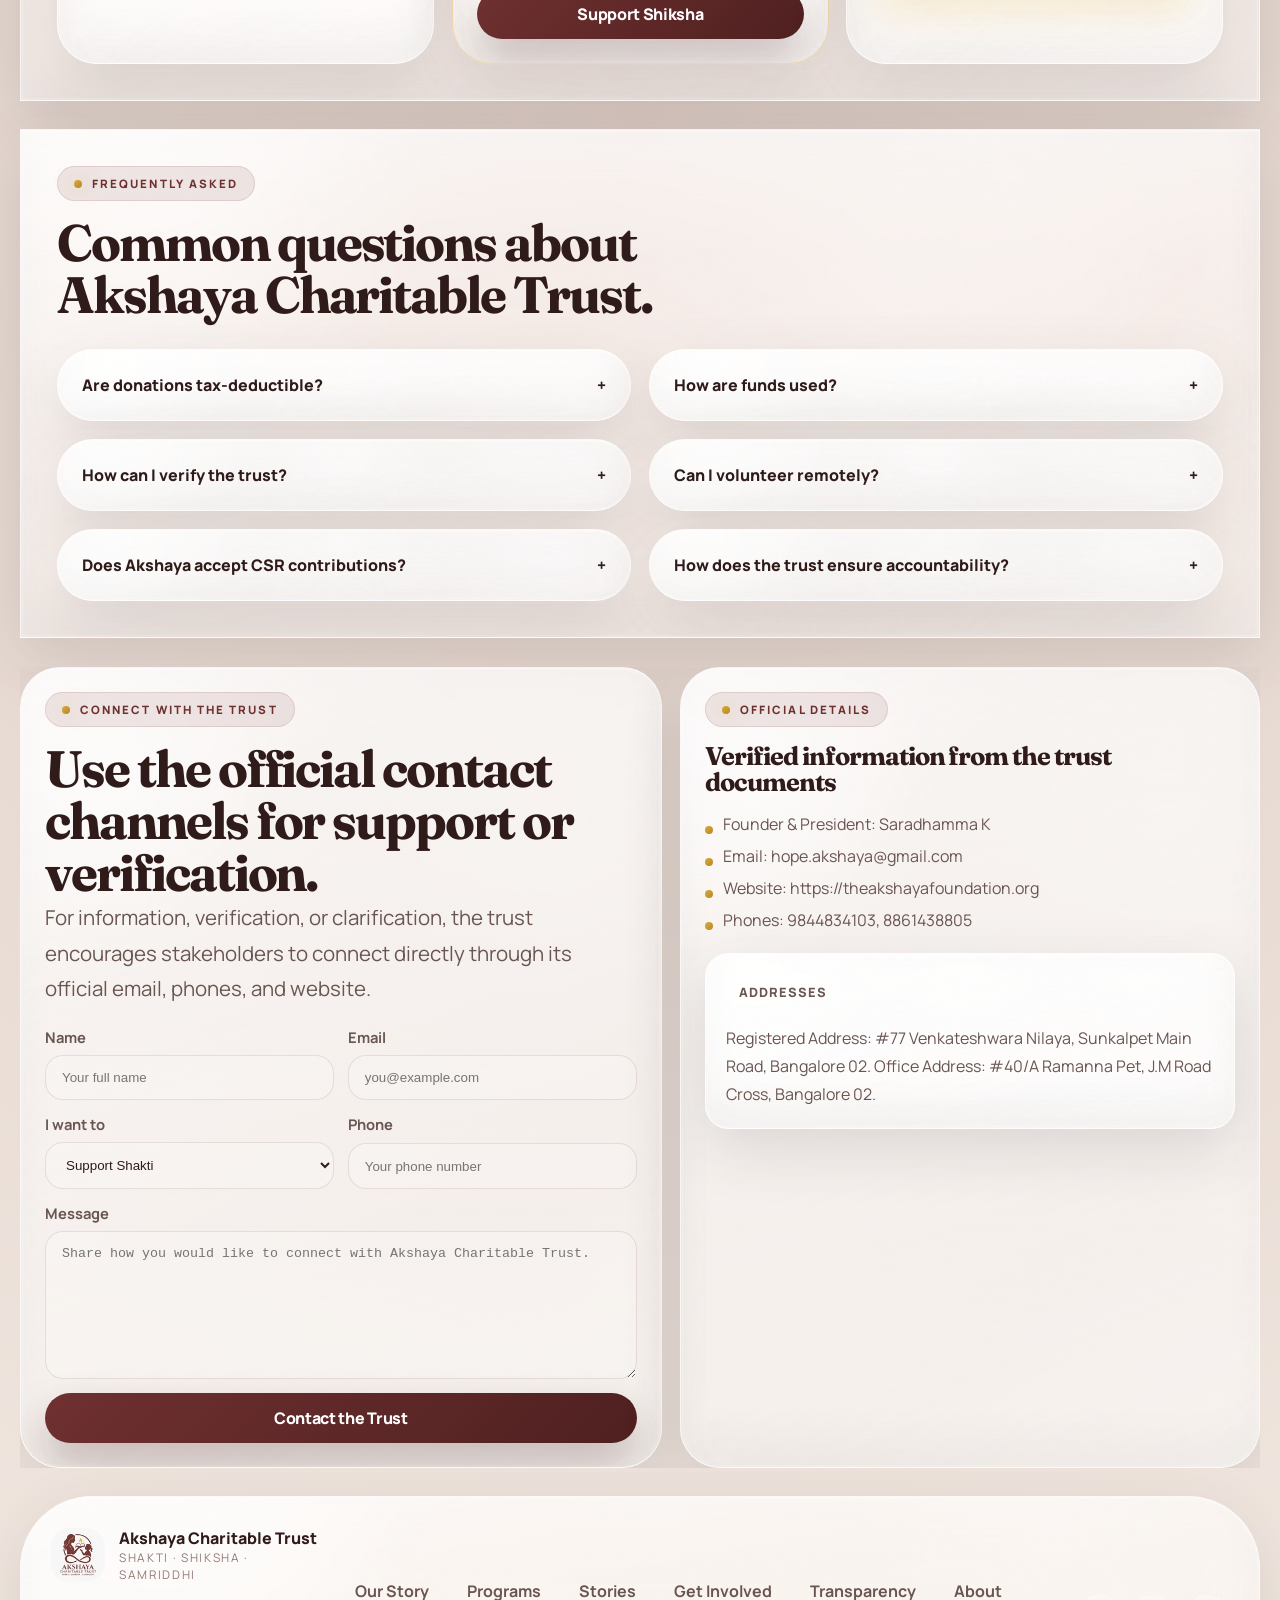
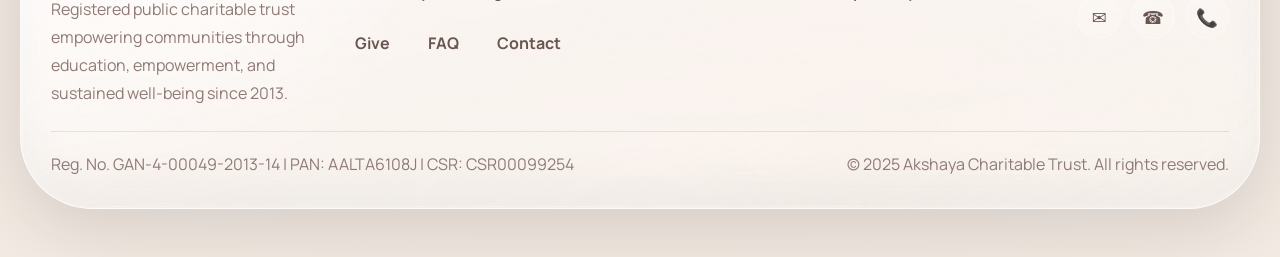
==== commit 39af92e2: "Pre Final 4" ====
--- a/index.html
+++ b/index.html
@@ -1,4 +1,4 @@
-﻿<!DOCTYPE html>
+<!DOCTYPE html>
 <html lang="en" data-theme="aurora">
 
 <head>
@@ -1416,6 +1416,280 @@
             color: var(--text);
         }
 
+        .footer-social {
+            display: flex;
+            gap: 10px;
+            flex-wrap: wrap;
+        }
+
+        .footer-social a {
+            display: inline-flex;
+            align-items: center;
+            justify-content: center;
+            width: 44px;
+            height: 44px;
+            border-radius: 50%;
+            background: linear-gradient(180deg, rgba(255, 255, 255, 0.22), rgba(255, 255, 255, 0.1));
+            border: 1px solid rgba(255, 255, 255, 0.28);
+            color: var(--text-soft);
+            font-size: 1.1rem;
+            transition: background 300ms ease, transform 300ms var(--ease-standard), color 300ms ease;
+        }
+
+        .footer-social a:hover {
+            background: rgba(255, 255, 255, 0.34);
+            color: var(--text);
+            transform: translateY(-3px);
+        }
+
+        .footer-bottom {
+            grid-column: 1 / -1;
+            display: flex;
+            flex-wrap: wrap;
+            align-items: center;
+            justify-content: space-between;
+            gap: 12px;
+            padding-top: 18px;
+            border-top: 1px solid var(--line-soft);
+        }
+
+        /* --- HAMBURGER MENU --- */
+        .hamburger {
+            display: none;
+            align-items: center;
+            justify-content: center;
+            width: 48px;
+            height: 48px;
+            border: none;
+            border-radius: 16px;
+            background: rgba(255, 255, 255, 0.18);
+            cursor: pointer;
+            position: relative;
+            z-index: 70;
+            transition: background 250ms ease;
+        }
+
+        .hamburger:hover {
+            background: rgba(255, 255, 255, 0.3);
+        }
+
+        .hamburger-line {
+            display: block;
+            width: 22px;
+            height: 2.5px;
+            border-radius: 2px;
+            background: var(--text);
+            transition: transform 350ms var(--ease-standard), opacity 250ms ease;
+        }
+
+        .hamburger-line + .hamburger-line {
+            margin-top: 5px;
+        }
+
+        html[data-drawer="open"] .hamburger .hamburger-line:nth-child(1) {
+            transform: translateY(7.5px) rotate(45deg);
+        }
+
+        html[data-drawer="open"] .hamburger .hamburger-line:nth-child(2) {
+            opacity: 0;
+        }
+
+        html[data-drawer="open"] .hamburger .hamburger-line:nth-child(3) {
+            transform: translateY(-7.5px) rotate(-45deg);
+        }
+
+        .drawer-backdrop {
+            display: none;
+            position: fixed;
+            inset: 0;
+            background: rgba(47, 27, 26, 0.32);
+            backdrop-filter: blur(6px);
+            -webkit-backdrop-filter: blur(6px);
+            z-index: 55;
+            opacity: 0;
+            transition: opacity 350ms ease;
+        }
+
+        .drawer-backdrop.is-active {
+            display: block;
+            opacity: 1;
+        }
+
+        .drawer {
+            position: fixed;
+            top: 0;
+            right: 0;
+            width: min(320px, 85vw);
+            height: 100vh;
+            height: 100dvh;
+            z-index: 65;
+            padding: 90px 28px 32px;
+            display: flex;
+            flex-direction: column;
+            gap: 8px;
+            overflow-y: auto;
+            background:
+                radial-gradient(circle at 18% 12%, rgba(255, 255, 255, 0.22), transparent 20%),
+                linear-gradient(180deg, rgba(255, 255, 255, 0.2), rgba(255, 255, 255, 0.06) 44%, transparent 74%),
+                linear-gradient(160deg, color-mix(in srgb, var(--surface-strong) 82%, white 18%), var(--bg));
+            border-left: 1px solid var(--line);
+            backdrop-filter: blur(28px) saturate(140%);
+            -webkit-backdrop-filter: blur(28px) saturate(140%);
+            transform: translateX(100%);
+            transition: transform 400ms var(--ease-standard);
+        }
+
+        html[data-drawer="open"] .drawer {
+            transform: translateX(0);
+        }
+
+        .drawer a {
+            display: block;
+            padding: 16px 18px;
+            border-radius: 18px;
+            font-weight: 700;
+            font-size: 1.08rem;
+            color: var(--text-soft);
+            transition: background 250ms ease, color 250ms ease;
+        }
+
+        .drawer a:hover,
+        .drawer a:active {
+            background: rgba(255, 255, 255, 0.2);
+            color: var(--text);
+        }
+
+        .drawer .btn {
+            margin-top: auto;
+            text-align: center;
+        }
+
+        /* --- STORY SECTION --- */
+        .story-vision-grid {
+            display: grid;
+            grid-template-columns: repeat(3, minmax(0, 1fr));
+            gap: 18px;
+        }
+
+        .vision-card {
+            padding: 28px;
+            border-radius: var(--radius-xl);
+            display: flex;
+            flex-direction: column;
+            gap: 14px;
+            min-height: 260px;
+        }
+
+        .vision-icon {
+            width: 52px;
+            height: 52px;
+            border-radius: 18px;
+            display: grid;
+            place-items: center;
+            background: linear-gradient(135deg, var(--primary), var(--primary-strong));
+            color: #fff;
+            font-size: 1.3rem;
+            box-shadow: 0 12px 28px rgba(111, 48, 48, 0.2);
+        }
+
+        /* --- NEWS CARDS --- */
+        .news-grid {
+            display: grid;
+            grid-template-columns: repeat(3, minmax(0, 1fr));
+            gap: 18px;
+        }
+
+        .news-card {
+            padding: 24px;
+            border-radius: var(--radius-xl);
+            display: flex;
+            flex-direction: column;
+            gap: 14px;
+            min-height: 280px;
+        }
+
+        .news-date {
+            font-size: 0.78rem;
+            text-transform: uppercase;
+            letter-spacing: 0.14em;
+            font-weight: 800;
+            color: var(--text-faint);
+        }
+
+        .news-card h3 {
+            font-size: clamp(1.2rem, 1.6vw, 1.5rem);
+        }
+
+        /* --- VOLUNTEER SECTION --- */
+        .volunteer-grid {
+            display: grid;
+            grid-template-columns: repeat(3, minmax(0, 1fr));
+            gap: 18px;
+        }
+
+        .volunteer-card {
+            padding: 28px;
+            border-radius: var(--radius-xl);
+            display: flex;
+            flex-direction: column;
+            gap: 14px;
+            min-height: 300px;
+        }
+
+        .volunteer-icon {
+            width: 52px;
+            height: 52px;
+            border-radius: 18px;
+            display: grid;
+            place-items: center;
+            background: linear-gradient(135deg, var(--secondary), var(--secondary-strong));
+            color: #261815;
+            font-size: 1.3rem;
+            box-shadow: 0 12px 28px rgba(216, 170, 67, 0.24);
+        }
+
+        /* --- TRANSPARENCY SECTION --- */
+        .transparency-grid {
+            display: grid;
+            grid-template-columns: 1fr 1fr;
+            gap: 18px;
+        }
+
+        .transparency-card {
+            padding: 28px;
+            border-radius: var(--radius-xl);
+        }
+
+        .transparency-highlight {
+            padding: 24px;
+            border-radius: 24px;
+            background: linear-gradient(135deg, rgba(216, 170, 67, 0.14), rgba(111, 48, 48, 0.08));
+            border: 1px solid rgba(216, 170, 67, 0.28);
+            margin-top: 18px;
+        }
+
+        /* --- STICKY MOBILE CTA --- */
+        .mobile-sticky-cta {
+            display: none;
+            position: fixed;
+            bottom: 0;
+            left: 0;
+            right: 0;
+            padding: 14px 20px;
+            padding-bottom: max(14px, env(safe-area-inset-bottom));
+            background:
+                linear-gradient(180deg, rgba(246, 239, 231, 0), var(--bg) 32%);
+            z-index: 50;
+            pointer-events: none;
+        }
+
+        .mobile-sticky-cta .btn {
+            pointer-events: auto;
+            width: 100%;
+            padding: 16px;
+            font-size: 1rem;
+        }
+
         [data-reveal] {
             opacity: 0;
             transform: translateY(24px) scale(0.995);
@@ -1443,8 +1717,15 @@
             .program-grid,
             .stories-grid,
             .tier-grid,
-            .faq-grid {
+            .faq-grid,
+            .news-grid,
+            .volunteer-grid,
+            .story-vision-grid {
                 grid-template-columns: repeat(2, minmax(0, 1fr));
+            }
+
+            .transparency-grid {
+                grid-template-columns: 1fr;
             }
 
             .footer {
@@ -1465,6 +1746,7 @@
 
             .page-shell {
                 padding-top: 14px;
+                padding-bottom: 80px;
             }
 
             body::before,
@@ -1472,6 +1754,15 @@
             .page-shell::before,
             .page-shell::after {
                 display: none;
+            }
+
+            .hamburger {
+                display: flex;
+                flex-direction: column;
+            }
+
+            .mobile-sticky-cta {
+                display: block;
             }
 
             .nav {
@@ -1574,12 +1865,21 @@
             .program-grid,
             .stories-grid,
             .tier-grid,
-            .faq-grid {
+            .faq-grid,
+            .news-grid,
+            .volunteer-grid,
+            .story-vision-grid,
+            .transparency-grid {
                 grid-template-columns: 1fr;
             }
 
             .field-row {
                 grid-template-columns: 1fr;
+            }
+
+            .footer-bottom {
+                flex-direction: column;
+                text-align: center;
             }
 
             .brand-title {
@@ -1661,15 +1961,38 @@
                     </div>
                 </div>
                 <div class="nav-links">
+                    <a href="#story">Our Story</a>
+                    <a href="#programs">Programs</a>
                     <a href="#about">About</a>
+                    <a href="#transparency">Transparency</a>
                     <a href="#giving">Give</a>
                     <a href="#contact">Contact</a>
                 </div>
                 <div class="nav-actions">
                     <a class="btn btn-primary btn-donate" href="#giving"><span>Support the Trust</span></a>
+                    <button class="hamburger" aria-label="Open menu" aria-expanded="false">
+                        <span class="hamburger-line"></span>
+                        <span class="hamburger-line"></span>
+                        <span class="hamburger-line"></span>
+                    </button>
                 </div>
             </nav>
         </div>
+
+        <div class="drawer-backdrop"></div>
+        <nav class="drawer" aria-label="Mobile navigation">
+            <a href="#story">Our Story</a>
+            <a href="#programs">Programs</a>
+            <a href="#stories">Impact Stories</a>
+            <a href="#news">News</a>
+            <a href="#volunteer">Get Involved</a>
+            <a href="#transparency">Transparency</a>
+            <a href="#about">About</a>
+            <a href="#giving">Give</a>
+            <a href="#faq">FAQ</a>
+            <a href="#contact">Contact</a>
+            <a class="btn btn-primary btn-donate" href="#giving"><span>Support the Trust</span></a>
+        </nav>
 
         <main id="main">
             <section class="hero section" aria-label="Hero">
@@ -1740,6 +2063,226 @@
                             </div>
                         </div>
                     </article>
+                </div>
+            </section>
+
+            <!-- OUR STORY -->
+            <section id="story" class="section glass section-space" data-reveal>
+                <div class="section-header">
+                    <div class="eyebrow">Our Story</div>
+                    <h2>Founded in 2013, rooted in purpose, guided by three pillars.</h2>
+                    <p class="lede">Akshaya Charitable Trust was established by Saradhamma K with a clear mission: to support empowerment, education, and sustained well-being for underserved communities in Bangalore and beyond. Registered as a public charitable trust (Reg. No. GAN-4-00049-2013-14), Akshaya operates through Shakti, Shiksha, and Samriddhi — three interconnected pillars that guide every initiative.</p>
+                </div>
+                <div class="story-vision-grid">
+                    <article class="vision-card glass hover-lift">
+                        <div class="vision-icon">✦</div>
+                        <h3>Mission</h3>
+                        <p>To empower individuals and families through sustainable programs that build capacity, protect education, and promote long-term stability — delivered with transparency, dignity, and accountability.</p>
+                    </article>
+                    <article class="vision-card glass hover-lift">
+                        <div class="vision-icon">◇</div>
+                        <h3>Vision</h3>
+                        <p>A society where every individual, regardless of circumstance, has access to empowerment, education, and the foundation for sustained well-being and self-reliance.</p>
+                    </article>
+                    <article class="vision-card glass hover-lift">
+                        <div class="vision-icon">❖</div>
+                        <h3>Values</h3>
+                        <p>Transparency in governance, continuity across all initiatives, dignity in every interaction, and direct accountability to every contributor and stakeholder.</p>
+                    </article>
+                </div>
+            </section>
+
+            <!-- PROGRAMS -->
+            <section id="programs" class="section" data-reveal>
+                <div class="section-header" style="padding: 0 8px;">
+                    <div class="eyebrow">Programs</div>
+                    <h2>Three pillars, one connected path of impact.</h2>
+                    <p class="lede">Each initiative flows from empowerment to education to sustained support — creating lasting change that goes beyond immediate assistance.</p>
+                </div>
+                <div class="program-grid">
+                    <article class="program-card glass hover-lift">
+                        <div class="program-media">
+                            <img src="hero-900.webp" srcset="hero-600.webp 600w, hero-900.webp 900w" sizes="(max-width: 860px) 100vw, 33vw" alt="Shakti empowerment program" width="900" height="1200" loading="lazy" decoding="async">
+                        </div>
+                        <div class="program-meta">
+                            <span class="chip">Empowerment</span>
+                            <span class="chip">Women</span>
+                        </div>
+                        <h3>Shakti</h3>
+                        <p>Building strength, confidence, and self-reliance through skill development, capacity building, and livelihood pathways for underserved women.</p>
+                    </article>
+                    <article class="program-card glass hover-lift">
+                        <div class="program-media">
+                            <img src="healthcare-800.webp" srcset="healthcare-800.webp 800w, healthcare-1200.webp 1200w" sizes="(max-width: 860px) 100vw, 33vw" alt="Shiksha education program" width="1200" height="800" loading="lazy" decoding="async">
+                        </div>
+                        <div class="program-meta">
+                            <span class="chip">Education</span>
+                            <span class="chip">Youth</span>
+                        </div>
+                        <h3>Shiksha</h3>
+                        <p>Protecting continuity of education for children and youth who face financial, social, or circumstantial barriers to staying in school.</p>
+                    </article>
+                    <article class="program-card glass hover-lift">
+                        <div class="program-media">
+                            <img src="farming-800.webp" srcset="farming-800.webp 800w, farming-1200.webp 1200w" sizes="(max-width: 860px) 100vw, 33vw" alt="Samriddhi well-being program" width="1200" height="800" loading="lazy" decoding="async">
+                        </div>
+                        <div class="program-meta">
+                            <span class="chip">Well-being</span>
+                            <span class="chip">Long-term</span>
+                        </div>
+                        <h3>Samriddhi</h3>
+                        <p>Supporting dignity and long-term well-being through elderly care, extended educational support, continued empowerment, and essential rehabilitation.</p>
+                    </article>
+                </div>
+            </section>
+
+            <!-- IMPACT STORIES -->
+            <section id="stories" class="section glass section-space" data-reveal>
+                <div class="section-header">
+                    <div class="eyebrow">Impact Stories</div>
+                    <h2>Voices from the communities we serve.</h2>
+                    <p class="lede">Real stories of empowerment, education, and sustained well-being from individuals whose lives have been touched by Akshaya's initiatives.</p>
+                </div>
+                <div class="stories-grid">
+                    <article class="story-card glass hover-lift">
+                        <div>
+                            <div class="badge">Shakti</div>
+                            <p class="story-quote" style="margin-top:18px;">"The skills training I received through Akshaya gave me the confidence to start my own tailoring work. Today, I support my family with dignity and independence."</p>
+                        </div>
+                        <div class="story-author">
+                            <div class="story-avatar">L</div>
+                            <div>
+                                <strong>Lakshmi</strong>
+                                <p class="muted">Shakti beneficiary, Bangalore</p>
+                            </div>
+                        </div>
+                    </article>
+                    <article class="story-card glass hover-lift">
+                        <div>
+                            <div class="badge">Shiksha</div>
+                            <p class="story-quote" style="margin-top:18px;">"When my family couldn't afford school fees, Akshaya stepped in. I completed my education and now I'm working towards becoming a teacher myself."</p>
+                        </div>
+                        <div class="story-author">
+                            <div class="story-avatar">R</div>
+                            <div>
+                                <strong>Rahul</strong>
+                                <p class="muted">Shiksha beneficiary, Bangalore</p>
+                            </div>
+                        </div>
+                    </article>
+                    <article class="story-card glass hover-lift">
+                        <div>
+                            <div class="badge">Samriddhi</div>
+                            <p class="story-quote" style="margin-top:18px;">"After my husband passed, I had no support. Akshaya's continued assistance helped me rebuild my life with sustained care and regular check-ins over two years."</p>
+                        </div>
+                        <div class="story-author">
+                            <div class="story-avatar">M</div>
+                            <div>
+                                <strong>Meena</strong>
+                                <p class="muted">Samriddhi beneficiary, Bangalore</p>
+                            </div>
+                        </div>
+                    </article>
+                </div>
+            </section>
+
+            <!-- NEWS & UPDATES -->
+            <section id="news" class="section" data-reveal>
+                <div class="section-header" style="padding: 0 8px;">
+                    <div class="eyebrow">News & Updates</div>
+                    <h2>Latest from Akshaya Charitable Trust.</h2>
+                    <p class="lede">Stay informed about our recent initiatives, milestones, and community events.</p>
+                </div>
+                <div class="news-grid">
+                    <article class="news-card glass hover-lift">
+                        <span class="news-date">March 2025</span>
+                        <h3>Darpan Registration Completed</h3>
+                        <p>Akshaya Charitable Trust has successfully completed its NGO Darpan registration (KA/2025/0657083), strengthening our compliance and credibility for CSR partnerships.</p>
+                        <div class="program-meta" style="margin-top: auto;">
+                            <span class="chip">Governance</span>
+                        </div>
+                    </article>
+                    <article class="news-card glass hover-lift">
+                        <span class="news-date">February 2025</span>
+                        <h3>80G & 12A Renewal Approved</h3>
+                        <p>The trust's 80G (AALTA6108JF20251) and 12A (AALTA6108JE20251) certifications have been renewed, ensuring tax-deductible donations continue for all supporters.</p>
+                        <div class="program-meta" style="margin-top: auto;">
+                            <span class="chip">Compliance</span>
+                        </div>
+                    </article>
+                    <article class="news-card glass hover-lift">
+                        <span class="news-date">January 2025</span>
+                        <h3>CSR Registration Confirmed</h3>
+                        <p>Akshaya has received its CSR Registration Number (CSR00099254), opening doors for corporate partnerships and structured social responsibility contributions.</p>
+                        <div class="program-meta" style="margin-top: auto;">
+                            <span class="chip">CSR</span>
+                        </div>
+                    </article>
+                </div>
+            </section>
+
+            <!-- VOLUNTEER / GET INVOLVED -->
+            <section id="volunteer" class="section glass section-space" data-reveal>
+                <div class="section-header">
+                    <div class="eyebrow">Get Involved</div>
+                    <h2>There are many ways to support the mission.</h2>
+                    <p class="lede">Whether through time, expertise, or resources — every form of support helps Akshaya deliver sustained impact across our three pillars.</p>
+                </div>
+                <div class="volunteer-grid">
+                    <article class="volunteer-card glass hover-lift">
+                        <div class="volunteer-icon">🤝</div>
+                        <h3>Volunteer</h3>
+                        <p>Contribute your time and skills to support our programs across empowerment, education, and community well-being. We welcome volunteers in Bangalore and remotely.</p>
+                        <a class="btn btn-ghost" href="#contact" style="margin-top: auto;">Apply to Volunteer</a>
+                    </article>
+                    <article class="volunteer-card glass hover-lift">
+                        <div class="volunteer-icon">🏢</div>
+                        <h3>Corporate CSR</h3>
+                        <p>Partner with Akshaya through your company's CSR program. We are CSR-registered (CSR00099254) and can provide compliant documentation for all contributions.</p>
+                        <a class="btn btn-ghost" href="#contact" style="margin-top: auto;">CSR Partnership</a>
+                    </article>
+                    <article class="volunteer-card glass hover-lift">
+                        <div class="volunteer-icon">📦</div>
+                        <h3>In-Kind Support</h3>
+                        <p>Donate books, educational materials, clothing, or other essentials directly to our programs. Every contribution is acknowledged and properly documented.</p>
+                        <a class="btn btn-ghost" href="#contact" style="margin-top: auto;">Donate Materials</a>
+                    </article>
+                </div>
+            </section>
+
+            <!-- FINANCIAL TRANSPARENCY -->
+            <section id="transparency" class="section glass section-space" data-reveal>
+                <div class="section-header">
+                    <div class="eyebrow">Financial Transparency</div>
+                    <h2>Every rupee accounted for, every record accessible.</h2>
+                    <p class="lede">Akshaya Charitable Trust is committed to full financial transparency. All statutory registrations, compliance documents, and annual reports are maintained and available for inspection.</p>
+                </div>
+                <div class="transparency-grid">
+                    <article class="transparency-card glass hover-lift">
+                        <h3>Statutory Registrations</h3>
+                        <ul class="support-list" style="margin-top:14px;">
+                            <li>Trust Registration: GAN-4-00049-2013-14</li>
+                            <li>PAN: AALTA6108J</li>
+                            <li>12A Registration: AALTA6108JE20251</li>
+                            <li>80G Registration: AALTA6108JF20251</li>
+                            <li>CSR Number: CSR00099254</li>
+                            <li>NGO Darpan: KA/2025/0657083</li>
+                        </ul>
+                    </article>
+                    <article class="transparency-card glass hover-lift">
+                        <h3>Governance & Accountability</h3>
+                        <ul class="support-list" style="margin-top:14px;">
+                            <li>Founder & President: Saradhamma K</li>
+                            <li>Registered since 2013 in Bangalore</li>
+                            <li>Annual financial statements audited</li>
+                            <li>Direct acknowledgement for every contribution</li>
+                            <li>Compliant with Indian Income Tax Act provisions</li>
+                        </ul>
+                    </article>
+                </div>
+                <div class="transparency-highlight">
+                    <h4 style="margin-bottom: 8px;">💡 Tax Benefits Under Section 80G</h4>
+                    <p>Donations to Akshaya Charitable Trust are eligible for tax deduction under Section 80G of the Indian Income Tax Act (80G No: AALTA6108JF20251). Donors receive an official receipt for every contribution.</p>
                 </div>
             </section>
 
@@ -1841,6 +2384,59 @@
                     </article>
                 </div>
             </section>
+
+            <!-- FAQ -->
+            <section id="faq" class="section glass section-space" data-reveal>
+                <div class="section-header">
+                    <div class="eyebrow">Frequently Asked</div>
+                    <h2>Common questions about Akshaya Charitable Trust.</h2>
+                </div>
+                <div class="faq-grid">
+                    <details class="faq-item glass hover-lift">
+                        <summary>
+                            <span>Are donations tax-deductible?</span>
+                            <span>+</span>
+                        </summary>
+                        <p>Yes. Akshaya Charitable Trust holds a valid 80G registration (AALTA6108JF20251). All donations are eligible for tax deduction under Section 80G of the Indian Income Tax Act. An official receipt is issued for every contribution.</p>
+                    </details>
+                    <details class="faq-item glass hover-lift">
+                        <summary>
+                            <span>How are funds used?</span>
+                            <span>+</span>
+                        </summary>
+                        <p>Funds are directed towards three pillars — Shakti (empowerment), Shiksha (education), and Samriddhi (sustained well-being). The trust maintains audited financial statements and provides direct accountability for all contributions.</p>
+                    </details>
+                    <details class="faq-item glass hover-lift">
+                        <summary>
+                            <span>How can I verify the trust?</span>
+                            <span>+</span>
+                        </summary>
+                        <p>You can verify Akshaya through its registration (GAN-4-00049-2013-14), PAN (AALTA6108J), NGO Darpan (KA/2025/0657083), or by contacting us directly at 9844834103 or hope.akshaya@gmail.com.</p>
+                    </details>
+                    <details class="faq-item glass hover-lift">
+                        <summary>
+                            <span>Can I volunteer remotely?</span>
+                            <span>+</span>
+                        </summary>
+                        <p>Yes. While many of our programs are Bangalore-based, we welcome remote volunteers who can contribute through content creation, mentoring, digital support, and awareness campaigns.</p>
+                    </details>
+                    <details class="faq-item glass hover-lift">
+                        <summary>
+                            <span>Does Akshaya accept CSR contributions?</span>
+                            <span>+</span>
+                        </summary>
+                        <p>Absolutely. Akshaya holds a valid CSR Registration (CSR00099254) and is equipped to provide all compliance documentation required for corporate CSR partnerships.</p>
+                    </details>
+                    <details class="faq-item glass hover-lift">
+                        <summary>
+                            <span>How does the trust ensure accountability?</span>
+                            <span>+</span>
+                        </summary>
+                        <p>Through direct acknowledgement for every contribution, audited annual financial statements, clear governance structures, and maintaining full statutory compliance including 12A, 80G, and NGO Darpan registrations.</p>
+                    </details>
+                </div>
+            </section>
+
             <section id="contact" class="section section-grid contact-grid" data-reveal>
                 <article class="contact-card glass section-space hover-lift">
                     <div class="section-header" style="margin-bottom: 18px;">
@@ -1907,14 +2503,33 @@
                         <div class="brand-subtitle">Shakti · Shiksha · Samriddhi</div>
                     </div>
                 </div>
+                <p class="muted" style="margin-top:12px; max-width:400px;">Registered public charitable trust empowering communities through education, empowerment, and sustained well-being since 2013.</p>
             </div>
             <div class="footer-links">
+                <a href="#story">Our Story</a>
+                <a href="#programs">Programs</a>
+                <a href="#stories">Stories</a>
+                <a href="#volunteer">Get Involved</a>
+                <a href="#transparency">Transparency</a>
                 <a href="#about">About</a>
                 <a href="#giving">Give</a>
+                <a href="#faq">FAQ</a>
                 <a href="#contact">Contact</a>
             </div>
-            <p class="muted">Reg. No. GAN-4-00049-2013-14 | Email: hope.akshaya@gmail.com | CSR00099254</p>
+            <div class="footer-social">
+                <a href="mailto:hope.akshaya@gmail.com" aria-label="Email">✉</a>
+                <a href="tel:+919844834103" aria-label="Phone">☎</a>
+                <a href="tel:+918861438805" aria-label="Phone 2">📞</a>
+            </div>
+            <div class="footer-bottom">
+                <p class="muted">Reg. No. GAN-4-00049-2013-14 | PAN: AALTA6108J | CSR: CSR00099254</p>
+                <p class="muted">© 2025 Akshaya Charitable Trust. All rights reserved.</p>
+            </div>
         </footer>
+
+        <div class="mobile-sticky-cta">
+            <a class="btn btn-primary btn-donate" href="#giving"><span>Support the Trust</span></a>
+        </div>
     </div>
 
     <script>
@@ -2110,6 +2725,31 @@
                 button.disabled = false;
             }, 2200);
         });
+
+        /* --- HAMBURGER DRAWER --- */
+        const hamburger = document.querySelector('.hamburger');
+        const drawerBackdrop = document.querySelector('.drawer-backdrop');
+        const drawer = document.querySelector('.drawer');
+
+        function toggleDrawer(open) {
+            const isOpen = open ?? root.dataset.drawer !== 'open';
+            root.dataset.drawer = isOpen ? 'open' : 'closed';
+            hamburger.setAttribute('aria-expanded', String(isOpen));
+            document.body.style.overflow = isOpen ? 'hidden' : '';
+            if (isOpen) {
+                drawerBackdrop.classList.add('is-active');
+            } else {
+                drawerBackdrop.classList.remove('is-active');
+            }
+        }
+
+        hamburger?.addEventListener('click', () => toggleDrawer());
+
+        drawerBackdrop?.addEventListener('click', () => toggleDrawer(false));
+
+        drawer?.querySelectorAll('a').forEach((link) => {
+            link.addEventListener('click', () => toggleDrawer(false));
+        });
     </script>
 </body>
 
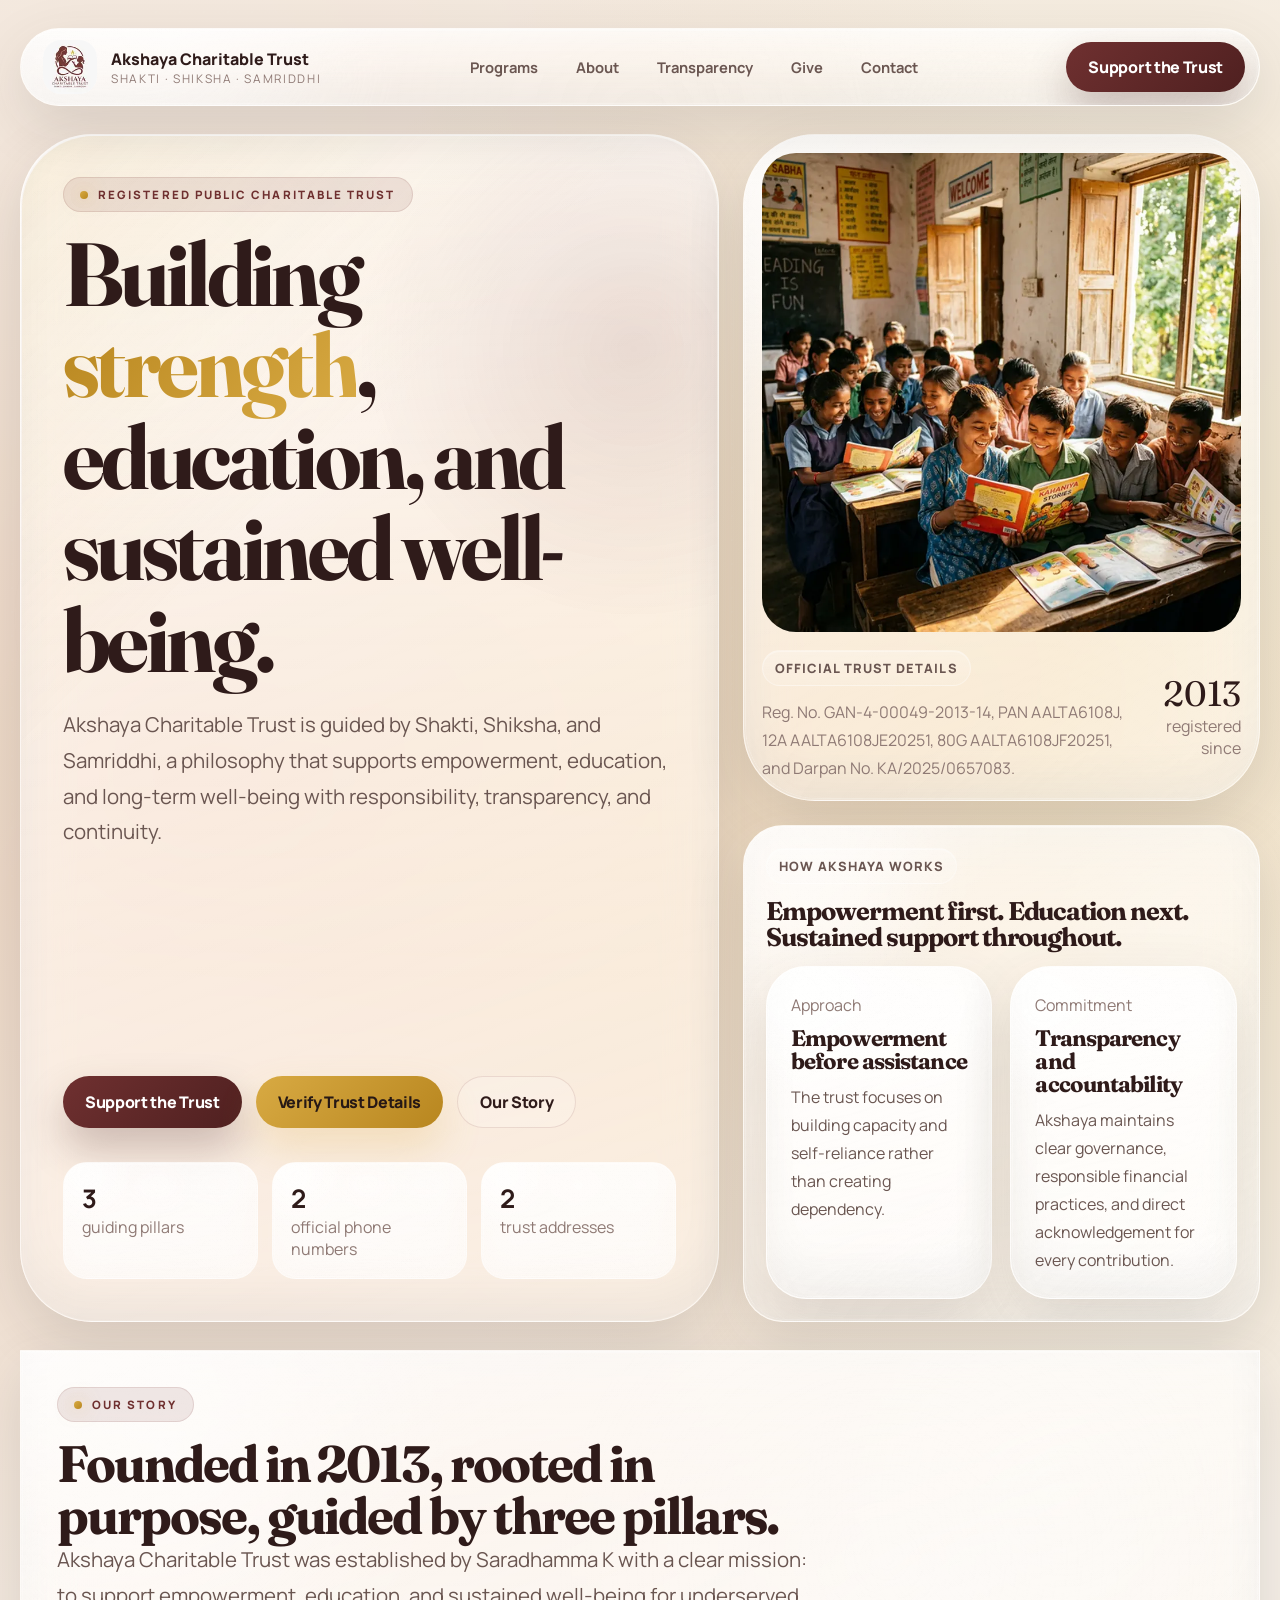
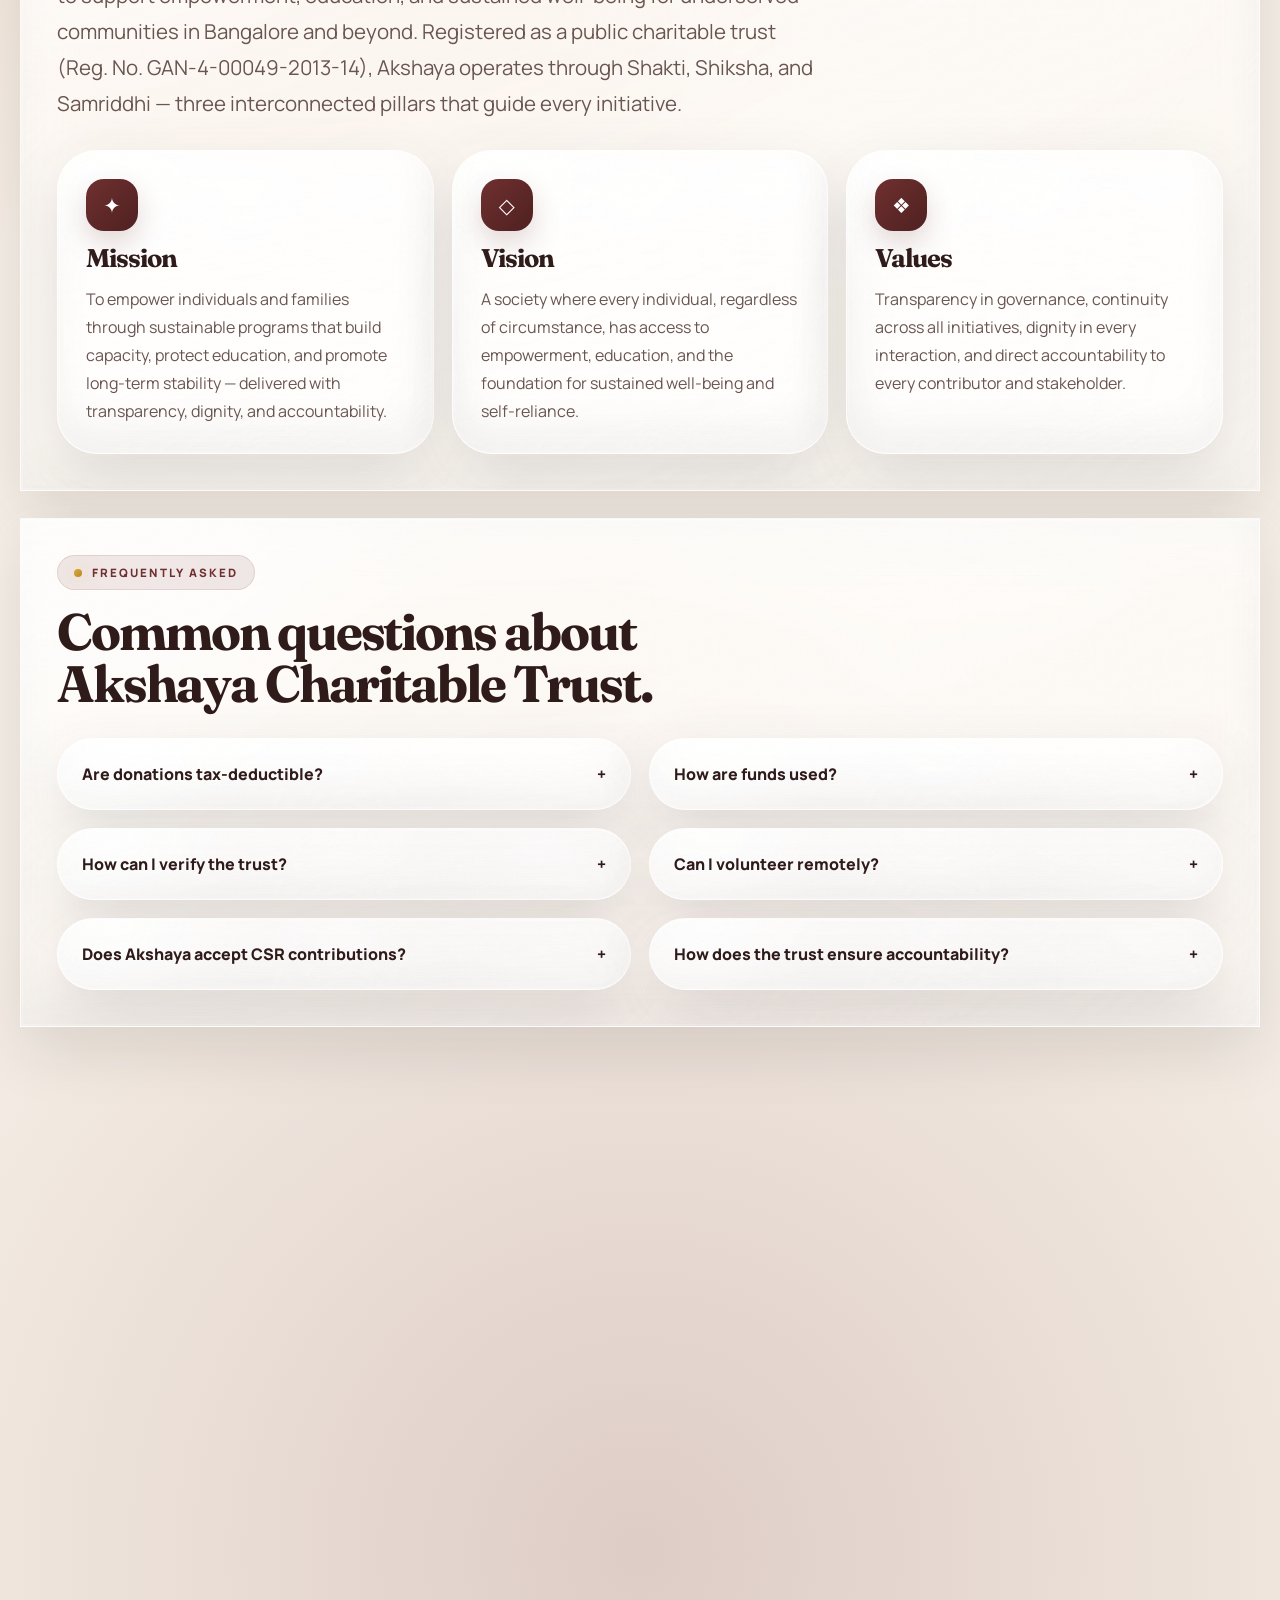
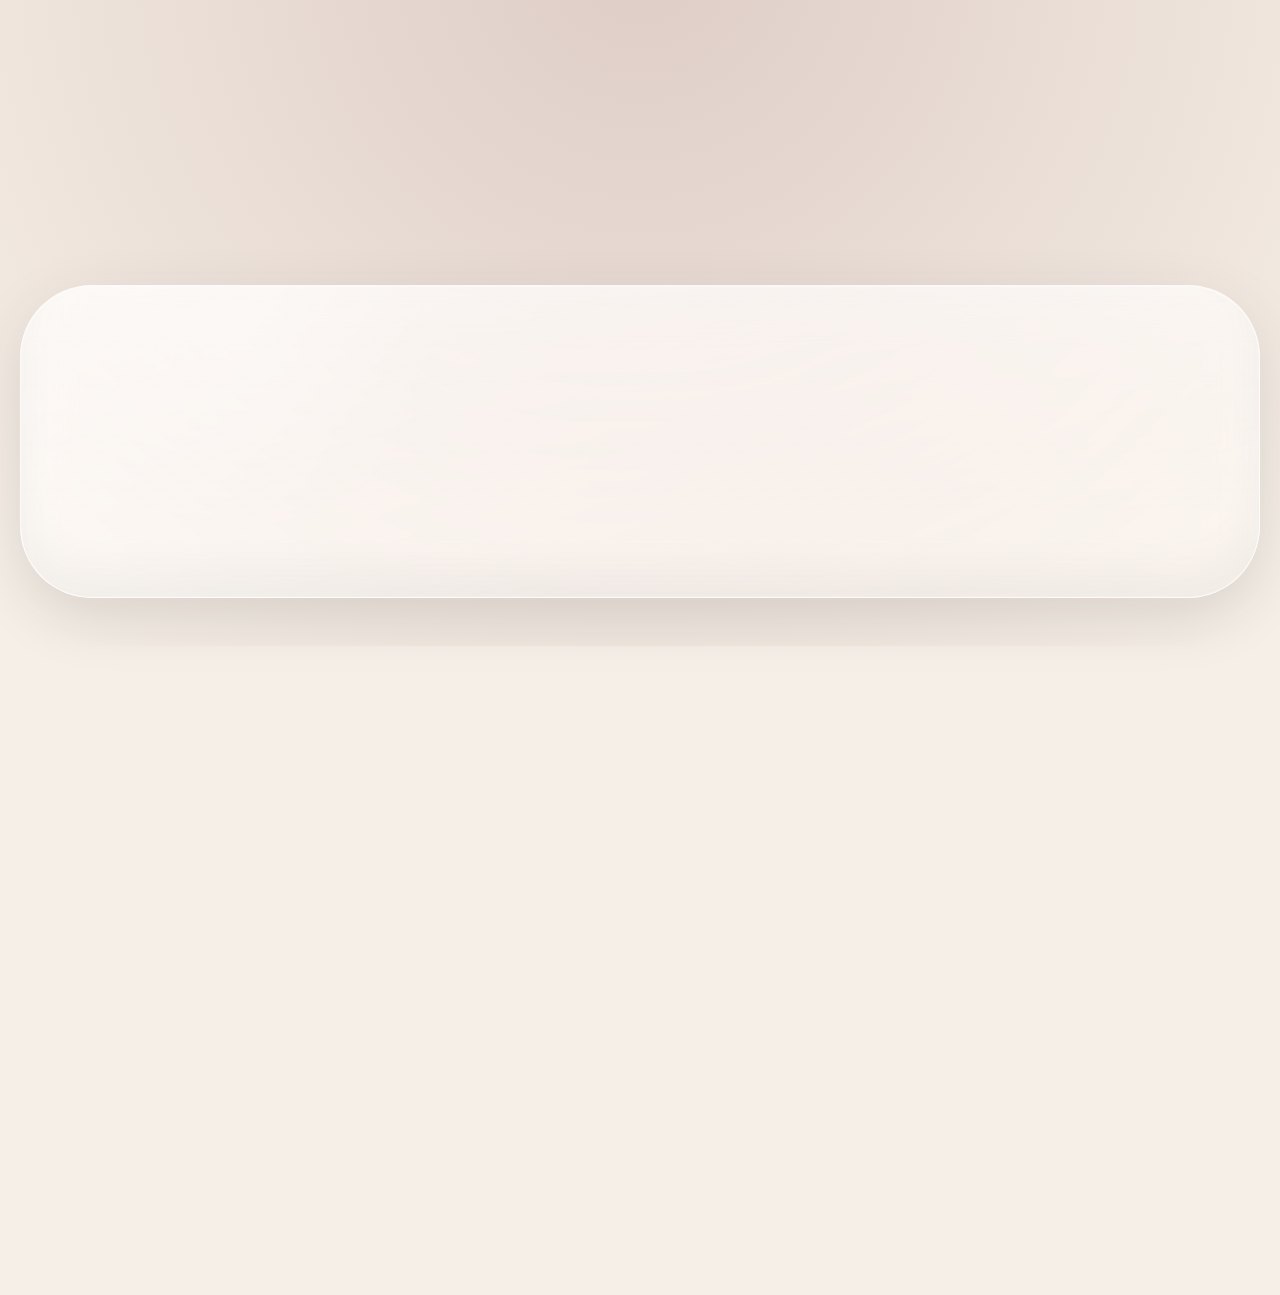
==== commit 2c1b117f: "Test" ====
--- a/index.html
+++ b/index.html
@@ -13,1937 +13,9 @@
     <link rel="preconnect" href="https://fonts.gstatic.com" crossorigin>
     <link rel="dns-prefetch" href="https://fonts.googleapis.com">
     <link rel="dns-prefetch" href="https://fonts.gstatic.com">
-    <!-- PERFORMANCE OPTIMIZED: preload compressed hero image for faster LCP -->
     <link rel="preload" as="image" href="hero-900.webp" imagesrcset="hero-600.webp 600w, hero-900.webp 900w" imagesizes="(max-width: 860px) 100vw, 50vw" type="image/webp">
-    <link
-        href="https://fonts.googleapis.com/css2?family=Manrope:wght@400;700;800&family=Fraunces:opsz,wght@9..144,600;9..144,700&display=swap"
-        rel="stylesheet">
-    <style>
-        * {
-            box-sizing: border-box;
-            margin: 0;
-            padding: 0;
-        }
-
-        :root {
-            --page-width: min(1440px, calc(100vw - 40px));
-            --radius-pill: 999px;
-            --radius-xl: 40px;
-            --radius-2xl: 56px;
-            --radius-3xl: 72px;
-            --nav-height: 78px;
-            --shadow-soft: 0 20px 60px rgba(24, 17, 11, 0.12);
-            --shadow-card: 0 30px 90px rgba(24, 17, 11, 0.14);
-            --shadow-strong: 0 40px 120px rgba(24, 17, 11, 0.18);
-            --ease-standard: cubic-bezier(0.22, 1, 0.36, 1);
-            --ease-bouncy: cubic-bezier(0.34, 1.56, 0.64, 1);
-            --font-sans: 'Manrope', system-ui, sans-serif;
-            --font-display: 'Fraunces', Georgia, serif;
-        }
-
-        html[data-theme="aurora"] {
-            --bg: #f6efe7;
-            --bg-elevated: rgba(255, 248, 242, 0.52);
-            --bg-strong: rgba(112, 45, 45, 0.1);
-            --surface: rgba(255, 255, 255, 0.44);
-            --surface-strong: rgba(255, 255, 255, 0.6);
-            --line: rgba(255, 255, 255, 0.52);
-            --line-soft: rgba(112, 45, 45, 0.12);
-            --text: #2f1b1a;
-            --text-soft: #6a5651;
-            --text-faint: #8f7a75;
-            --primary: #6f3030;
-            --primary-strong: #4f2020;
-            --secondary: #d8aa43;
-            --secondary-strong: #b8861f;
-            --accent: #e8c7b7;
-            --mesh-1: rgba(220, 177, 145, 0.48);
-            --mesh-2: rgba(214, 170, 67, 0.24);
-            --mesh-3: rgba(111, 48, 48, 0.18);
-            --hero-glow: rgba(255, 255, 255, 0.42);
-        }
-
-        @media (prefers-reduced-motion: reduce) {
-            *,
-            *::before,
-            *::after {
-                animation-duration: 0.01ms !important;
-                animation-iteration-count: 1 !important;
-                transition-duration: 0.01ms !important;
-                scroll-behavior: auto !important;
-            }
-        }
-
-        html {
-            scroll-behavior: smooth;
-        }
-
-        body {
-            min-height: 100vh;
-            overflow-x: hidden;
-            font-family: var(--font-sans);
-            background:
-                radial-gradient(circle at 15% 20%, var(--mesh-1), transparent 34%),
-                radial-gradient(circle at 82% 18%, var(--mesh-2), transparent 26%),
-                radial-gradient(circle at 50% 82%, var(--mesh-3), transparent 28%),
-                var(--bg);
-            color: var(--text);
-            transition: background 1000ms var(--ease-standard), color 400ms ease;
-        }
-
-        body::selection {
-            background: rgba(111, 48, 48, 0.16);
-        }
-
-        .scroll-progress {
-            position: fixed;
-            top: 0;
-            left: 0;
-            width: 100%;
-            height: 4px;
-            transform-origin: 0 50%;
-            transform: scaleX(var(--scroll-progress, 0));
-            background: linear-gradient(90deg, var(--secondary), var(--primary), var(--secondary-strong));
-            box-shadow: 0 0 18px rgba(216, 170, 67, 0.28);
-            z-index: 120;
-            pointer-events: none;
-        }
-
-        body::before {
-            content: "";
-            position: fixed;
-            inset: 0;
-            pointer-events: none;
-            background:
-                linear-gradient(120deg, rgba(255, 255, 255, 0.24), transparent 32%),
-                linear-gradient(300deg, rgba(255, 255, 255, 0.14), transparent 28%),
-                radial-gradient(circle at 20% 20%, rgba(255, 255, 255, 0.14), transparent 32%);
-            mix-blend-mode: soft-light;
-            opacity: 0.75;
-            z-index: -3;
-            animation: atmospheric-drift 44s ease-in-out infinite alternate;
-            transform: translate3d(calc(var(--parallax-x, 0px) * 0.12), calc(var(--parallax-y, 0px) * 0.12), 0);
-        }
-
-        body::after {
-            content: "";
-            position: fixed;
-            inset: 0;
-            pointer-events: none;
-            background-image: radial-gradient(rgba(255, 255, 255, 0.16) 0.9px, transparent 0.9px);
-            background-size: 24px 24px;
-            opacity: 0.25;
-            z-index: -2;
-            transform: translate3d(calc(var(--parallax-x, 0px) * -0.08), calc(var(--parallax-y, 0px) * -0.08), 0);
-        }
-
-        html[data-motion="lite"] body::before,
-        html[data-motion="lite"] body::after,
-        html[data-motion="lite"] .page-shell::before,
-        html[data-motion="lite"] .page-shell::after {
-            animation: none;
-            transform: none;
-        }
-
-        html[data-motion="lite"] .glass,
-        html[data-motion="lite"] .glass .glass,
-        html[data-motion="lite"] .play-pill {
-            backdrop-filter: blur(14px) saturate(120%);
-            -webkit-backdrop-filter: blur(14px) saturate(120%);
-        }
-
-        html[data-motion="lite"] .glass,
-        html[data-motion="lite"] .glass::before,
-        html[data-motion="lite"] .play-dot {
-            animation: none;
-        }
-
-        html[data-motion="lite"] .hover-lift,
-        html[data-motion="lite"] .btn,
-        html[data-motion="lite"] .nav-links a,
-        html[data-motion="lite"] .cinema-step,
-        html[data-motion="lite"] .hero-media img,
-        html[data-motion="lite"] [data-reveal] {
-            transition-duration: 0ms !important;
-        }
-
-        html[data-motion="lite"] [data-reveal] {
-            opacity: 1;
-            transform: none;
-            filter: none;
-        }
-
-        html[data-motion="lite"] .hero-media img,
-        html[data-motion="lite"] .cinema-layer,
-        html[data-motion="lite"] .cinema-layer.active {
-            transform: none;
-        }
-
-        html[data-bandwidth="low"] body::before,
-        html[data-bandwidth="low"] body::after,
-        html[data-bandwidth="low"] .page-shell::before,
-        html[data-bandwidth="low"] .page-shell::after,
-        html[data-bandwidth="low"] .glass::before,
-        html[data-bandwidth="low"] .scroll-progress {
-            display: none;
-        }
-
-        html[data-bandwidth="low"] .glass,
-        html[data-bandwidth="low"] .glass .glass,
-        html[data-bandwidth="low"] .play-pill {
-            backdrop-filter: none;
-            -webkit-backdrop-filter: none;
-        }
-
-        .section,
-        .section-grid,
-        .cinema-section,
-        footer {
-            content-visibility: auto;
-            contain-intrinsic-size: 900px;
-        }
-
-        .hero {
-            content-visibility: visible;
-        }
-
-        .hero-card,
-        .hero-visual,
-        .hero-floating,
-        .story-card,
-        .impact-card,
-        .tier,
-        .support-card,
-        .faq-item,
-        .contact-card,
-        .cinema-stage {
-            contain: layout paint;
-        }
-
-        @keyframes atmospheric-drift {
-            0% {
-                transform: translate3d(-18px, -10px, 0) scale(1);
-            }
-
-            100% {
-                transform: translate3d(20px, 16px, 0) scale(1.08);
-            }
-        }
-
-        img {
-            display: block;
-            max-width: 100%;
-        }
-
-        button,
-        a {
-            font: inherit;
-        }
-
-        a {
-            color: inherit;
-            text-decoration: none;
-        }
-
-        .skip-link {
-            position: absolute;
-            left: 20px;
-            top: -100px;
-            padding: 12px 18px;
-            border-radius: 18px;
-            background: var(--primary);
-            color: #fff;
-            z-index: 1000;
-        }
-
-        .skip-link:focus {
-            top: 12px;
-        }
-
-        .page-shell {
-            width: var(--page-width);
-            margin: 0 auto;
-            padding: 24px 0 48px;
-            position: relative;
-        }
-
-        .page-shell::before,
-        .page-shell::after {
-            content: "";
-            position: fixed;
-            inset: auto;
-            pointer-events: none;
-            border-radius: 999px;
-            filter: blur(68px);
-            z-index: -1;
-            opacity: 0.55;
-        }
-
-        .page-shell::before {
-            width: 320px;
-            height: 320px;
-            top: 12%;
-            right: 6%;
-            background: radial-gradient(circle, rgba(255, 255, 255, 0.18), transparent 68%);
-            animation: orb-float-a 42s ease-in-out infinite alternate;
-        }
-
-        .page-shell::after {
-            width: 420px;
-            height: 420px;
-            bottom: 8%;
-            left: 4%;
-            background: radial-gradient(circle, rgba(255, 255, 255, 0.12), transparent 72%);
-            animation: orb-float-b 50s ease-in-out infinite alternate;
-        }
-
-        @keyframes orb-float-a {
-            0% {
-                transform: translate3d(-18px, -12px, 0) scale(0.96);
-            }
-
-            100% {
-                transform: translate3d(24px, 18px, 0) scale(1.08);
-            }
-        }
-
-        @keyframes orb-float-b {
-            0% {
-                transform: translate3d(20px, 8px, 0) scale(1);
-            }
-
-            100% {
-                transform: translate3d(-28px, -20px, 0) scale(1.12);
-            }
-        }
-
-        .glass {
-            position: relative;
-            overflow: hidden;
-            background:
-                radial-gradient(circle at var(--mx, 50%) var(--my, 20%), rgba(255, 255, 255, 0.26), transparent 28%),
-                linear-gradient(180deg, rgba(255, 255, 255, 0.42), rgba(255, 255, 255, 0.12) 24%, rgba(255, 255, 255, 0.04) 54%, transparent 74%),
-                linear-gradient(160deg, color-mix(in srgb, var(--surface-strong) 88%, white 12%), var(--surface));
-            border: 1px solid var(--line);
-            box-shadow:
-                inset 0 1px 0 rgba(255, 255, 255, 0.42),
-                inset 0 -1px 0 rgba(255, 255, 255, 0.12),
-                inset 0 24px 48px rgba(255, 255, 255, 0.06),
-                inset 0 -28px 42px rgba(0, 0, 0, 0.04),
-                0 12px 32px rgba(255, 255, 255, 0.05),
-                var(--shadow-soft);
-            backdrop-filter: blur(24px) saturate(145%);
-            -webkit-backdrop-filter: blur(24px) saturate(145%);
-            transform-style: preserve-3d;
-            isolation: isolate;
-            background-size: 140% 140%, 100% 100%, 100% 100%;
-            animation: pane-breathe 42s ease-in-out infinite alternate;
-        }
-
-        .glass::before {
-            content: "";
-            position: absolute;
-            inset: 0;
-            background:
-                radial-gradient(circle at 12% 14%, rgba(255, 255, 255, 0.5), transparent 22%),
-                radial-gradient(circle at 84% 20%, rgba(255, 255, 255, 0.18), transparent 22%),
-                radial-gradient(circle at 50% 120%, rgba(255, 255, 255, 0.08), transparent 40%),
-                linear-gradient(140deg, rgba(255, 255, 255, 0.5), transparent 28%, transparent 70%, rgba(255, 255, 255, 0.2));
-            opacity: 0.9;
-            pointer-events: none;
-            z-index: 0;
-            animation: caustic-shift 38s ease-in-out infinite alternate;
-        }
-
-        .glass::after {
-            content: "";
-            position: absolute;
-            inset: 1px;
-            border-radius: inherit;
-            pointer-events: none;
-            border: 1px solid rgba(255, 255, 255, 0.22);
-            mask: linear-gradient(#fff 0 0) padding-box, linear-gradient(#fff 0 0);
-            mask-composite: exclude;
-            box-shadow:
-                inset 0 1px 0 rgba(255, 255, 255, 0.24),
-                inset 0 -1px 0 rgba(255, 255, 255, 0.06);
-        }
-
-        .glass > * {
-            position: relative;
-            z-index: 1;
-            transform: translateZ(22px);
-        }
-
-        .glass .glass {
-            backdrop-filter: blur(18px) saturate(135%);
-            -webkit-backdrop-filter: blur(18px) saturate(135%);
-            background:
-                radial-gradient(circle at var(--mx, 50%) var(--my, 20%), rgba(255, 255, 255, 0.24), transparent 24%),
-                linear-gradient(180deg, rgba(255, 255, 255, 0.28), rgba(255, 255, 255, 0.1) 32%, rgba(255, 255, 255, 0.04)),
-                linear-gradient(160deg, color-mix(in srgb, var(--surface-strong) 82%, white 18%), var(--surface));
-            animation-duration: 30s;
-        }
-
-        @keyframes pane-breathe {
-            0% {
-                background-position: 0% 0%, 0% 0%, 0% 0%;
-            }
-
-            100% {
-                background-position: 6% 8%, 0% 0%, 0% 0%;
-            }
-        }
-
-        @keyframes caustic-shift {
-            0% {
-                transform: translate3d(-1.5%, -1%, 0) scale(1);
-                opacity: 0.76;
-            }
-
-            50% {
-                transform: translate3d(1%, 1.2%, 0) scale(1.03);
-                opacity: 0.92;
-            }
-
-            100% {
-                transform: translate3d(2%, -1.4%, 0) scale(1.05);
-                opacity: 0.84;
-            }
-        }
-
-        .glass::selection {
-            background: rgba(255, 255, 255, 0.2);
-        }
-
-        .hover-lift {
-            transition: transform 700ms var(--ease-standard), box-shadow 700ms var(--ease-standard), border-color 500ms ease;
-            transform-style: preserve-3d;
-        }
-
-        .hover-lift:hover {
-            transform: translateY(-10px) scale(1.01) translateZ(0);
-            box-shadow:
-                inset 0 1px 0 rgba(255, 255, 255, 0.54),
-                inset 0 -1px 0 rgba(255, 255, 255, 0.12),
-                0 20px 50px rgba(255, 255, 255, 0.1),
-                var(--shadow-card);
-            border-color: rgba(255, 255, 255, 0.72);
-        }
-
-        .hover-lift:hover::before {
-            opacity: 1;
-        }
-
-        .section {
-            margin-top: 28px;
-        }
-
-        .section-space {
-            padding: 36px;
-        }
-
-        .section-header {
-            max-width: 760px;
-            margin-bottom: 28px;
-        }
-
-        .eyebrow {
-            display: inline-flex;
-            align-items: center;
-            gap: 10px;
-            margin-bottom: 16px;
-            padding: 9px 16px;
-            border-radius: 999px;
-            letter-spacing: 0.18em;
-            text-transform: uppercase;
-            font-size: 0.72rem;
-            font-weight: 800;
-            color: var(--primary);
-            background: var(--bg-strong);
-            border: 1px solid var(--line-soft);
-        }
-
-        .eyebrow::before {
-            content: "";
-            width: 8px;
-            height: 8px;
-            border-radius: 50%;
-            background: linear-gradient(135deg, var(--secondary), var(--secondary-strong));
-            box-shadow: 0 0 18px rgba(216, 170, 67, 0.55);
-        }
-
-        h1,
-        h2,
-        h3,
-        h4 {
-            font-family: var(--font-display);
-            letter-spacing: -0.04em;
-            line-height: 1.02;
-            color: var(--text);
-        }
-
-        h1 {
-            font-size: clamp(3.5rem, 7vw, 7rem);
-        }
-
-        h2 {
-            font-size: clamp(2.25rem, 4vw, 4.4rem);
-        }
-
-        h3 {
-            font-size: clamp(1.45rem, 2vw, 2rem);
-        }
-
-        p {
-            color: var(--text-soft);
-            line-height: 1.75;
-            font-size: 1rem;
-        }
-
-        .lede {
-            font-size: clamp(1.08rem, 1.6vw, 1.28rem);
-        }
-
-        .muted {
-            color: var(--text-faint);
-        }
-
-        .gradient-text {
-            background: linear-gradient(135deg, var(--secondary-strong), var(--secondary));
-            -webkit-background-clip: text;
-            background-clip: text;
-            color: transparent;
-        }
-
-        .nav-wrap {
-            position: sticky;
-            top: 18px;
-            z-index: 60;
-            padding-top: 4px;
-        }
-
-        .nav-wrap::after {
-            content: "";
-            position: absolute;
-            inset: auto 16px -8px 16px;
-            height: 26px;
-            border-radius: 999px;
-            background: radial-gradient(circle, rgba(111, 48, 48, 0.14), transparent 72%);
-            filter: blur(18px);
-            opacity: 0;
-            transition: opacity 400ms ease;
-            pointer-events: none;
-            z-index: -1;
-        }
-
-        .nav {
-            min-height: var(--nav-height);
-            display: flex;
-            align-items: center;
-            justify-content: space-between;
-            gap: 24px;
-            border-radius: 999px;
-            padding: 10px 14px 10px 22px;
-            transition: padding 400ms var(--ease-standard), background 400ms ease, box-shadow 400ms ease, border-color 400ms ease;
-            will-change: padding;
-        }
-
-        html[data-nav="compact"] .nav-wrap::after {
-            opacity: 1;
-        }
-
-        html[data-nav="compact"] .nav {
-            padding: 8px 12px 8px 18px;
-            box-shadow:
-                inset 0 1px 0 rgba(255, 255, 255, 0.4),
-                0 16px 34px rgba(47, 27, 26, 0.14);
-            border-color: rgba(255, 255, 255, 0.66);
-        }
-
-        .brand {
-            display: flex;
-            align-items: center;
-            gap: 14px;
-            min-width: 0;
-        }
-
-        .brand-mark {
-            width: 54px;
-            height: 54px;
-            border-radius: 18px;
-            overflow: hidden;
-            box-shadow: inset 0 1px 1px rgba(255, 255, 255, 0.4);
-            background: rgba(255, 255, 255, 0.25);
-            flex: 0 0 auto;
-        }
-
-        .brand-mark img {
-            width: 100%;
-            height: 100%;
-            object-fit: cover;
-        }
-
-        .brand-copy {
-            min-width: 0;
-        }
-
-        .brand-title {
-            font-size: 1rem;
-            font-weight: 800;
-            color: var(--text);
-            white-space: nowrap;
-            overflow: hidden;
-            text-overflow: ellipsis;
-        }
-
-        .brand-subtitle {
-            font-size: 0.74rem;
-            letter-spacing: 0.14em;
-            text-transform: uppercase;
-            color: var(--text-faint);
-        }
-
-        .nav-links {
-            display: flex;
-            align-items: center;
-            gap: 10px;
-            flex-wrap: wrap;
-            justify-content: center;
-        }
-
-        .nav-links a {
-            border-radius: 999px;
-            padding: 10px 14px;
-            color: var(--text-soft);
-            font-weight: 700;
-            font-size: 0.92rem;
-            transition: background 350ms ease, color 350ms ease, transform 350ms ease;
-        }
-
-        .nav-links a:hover {
-            background: rgba(255, 255, 255, 0.2);
-            color: var(--text);
-            transform: translateY(-1px);
-        }
-
-        .nav-actions {
-            display: flex;
-            align-items: center;
-            gap: 10px;
-            flex-wrap: wrap;
-            justify-content: flex-end;
-        }
-
-        .btn {
-            border: 0;
-            border-radius: var(--radius-pill);
-            display: inline-flex;
-            align-items: center;
-            justify-content: center;
-            gap: 10px;
-            padding: 14px 22px;
-            font-weight: 800;
-            letter-spacing: -0.02em;
-            cursor: pointer;
-            transition: transform 450ms var(--ease-standard), box-shadow 450ms var(--ease-standard), background 350ms ease, color 350ms ease;
-        }
-
-        .btn-primary,
-        .btn-secondary {
-            position: relative;
-            overflow: hidden;
-        }
-
-        .btn-primary::after,
-        .btn-secondary::after {
-            content: "";
-            position: absolute;
-            inset: 0;
-            background: linear-gradient(120deg, transparent 18%, rgba(255, 255, 255, 0.26) 50%, transparent 82%);
-            transform: translateX(-130%);
-            transition: transform 900ms var(--ease-standard);
-            pointer-events: none;
-        }
-
-        .btn:hover {
-            transform: translateY(-3px);
-        }
-
-        .btn-primary:hover::after,
-        .btn-secondary:hover::after {
-            transform: translateX(130%);
-        }
-
-        .btn-donate {
-            isolation: isolate;
-        }
-
-        .btn-donate::before {
-            content: "";
-            position: absolute;
-            inset: -18% -32%;
-            background:
-                radial-gradient(circle, rgba(255, 255, 255, 0.95) 0 1px, transparent 1.6px) 12% 28% / 28px 28px,
-                radial-gradient(circle, rgba(255, 248, 219, 0.75) 0 1px, transparent 1.6px) 58% 42% / 34px 34px,
-                radial-gradient(circle, rgba(255, 255, 255, 0.72) 0 1px, transparent 1.6px) 82% 22% / 26px 26px;
-            opacity: 0;
-            transform: translate3d(-12%, 0, 0);
-            transition: opacity 280ms ease;
-            pointer-events: none;
-            mix-blend-mode: screen;
-            z-index: 0;
-        }
-
-        .btn-donate > span {
-            position: relative;
-            z-index: 1;
-        }
-
-        .btn-donate:hover::before,
-        .btn-donate:focus-visible::before {
-            opacity: 1;
-            animation: donate-glitter 1800ms linear infinite;
-        }
-
-        @keyframes donate-glitter {
-            0% {
-                transform: translate3d(-12%, 0, 0);
-            }
-
-            100% {
-                transform: translate3d(12%, 0, 0);
-            }
-        }
-
-        .btn-primary {
-            background: linear-gradient(135deg, var(--primary), var(--primary-strong));
-            color: #fff;
-            box-shadow: 0 20px 40px rgba(71, 34, 34, 0.26);
-        }
-
-        .btn-secondary {
-            background: linear-gradient(135deg, var(--secondary), var(--secondary-strong));
-            color: #261815;
-            box-shadow: 0 20px 40px rgba(216, 170, 67, 0.24);
-        }
-
-        .btn-ghost {
-            background: rgba(255, 255, 255, 0.18);
-            color: var(--text);
-            border: 1px solid var(--line-soft);
-        }
-
-        .btn-block {
-            width: 100%;
-        }
-
-        .hero {
-            min-height: calc(100vh - 64px);
-            display: grid;
-            grid-template-columns: 1.15fr 0.85fr;
-            gap: 24px;
-            align-items: stretch;
-        }
-
-        .hero-card {
-            border-radius: var(--radius-3xl);
-            padding: 42px;
-            min-height: 720px;
-            display: flex;
-            flex-direction: column;
-            justify-content: space-between;
-            isolation: isolate;
-            background:
-                radial-gradient(circle at 18% 16%, rgba(255, 255, 255, 0.26), transparent 24%),
-                linear-gradient(180deg, rgba(255, 255, 255, 0.24), rgba(255, 255, 255, 0.06) 42%, transparent 72%),
-                linear-gradient(160deg, color-mix(in srgb, var(--surface-strong) 78%, white 22%), var(--surface));
-        }
-
-        .hero-card::before {
-            content: "";
-            position: absolute;
-            inset: 1px;
-            border-radius: inherit;
-            pointer-events: none;
-            background:
-                linear-gradient(135deg, rgba(216, 170, 67, 0.18), transparent 34%),
-                radial-gradient(circle at 88% 18%, rgba(111, 48, 48, 0.16), transparent 24%);
-            opacity: 0.8;
-        }
-
-        .hero-card::after {
-            content: "";
-            position: absolute;
-            inset: auto 14% -12% 14%;
-            height: 200px;
-            border-radius: 50%;
-            background: radial-gradient(circle, var(--hero-glow), transparent 64%);
-            z-index: -1;
-            filter: blur(26px);
-        }
-
-        .hero-intro {
-            max-width: 760px;
-        }
-
-        .hero-copy {
-            margin-top: 22px;
-            max-width: 720px;
-        }
-
-        .hero-actions,
-        .mini-actions {
-            display: flex;
-            gap: 14px;
-            flex-wrap: wrap;
-        }
-
-        .hero-metrics {
-            display: grid;
-            grid-template-columns: repeat(3, minmax(0, 1fr));
-            gap: 14px;
-            margin-top: 34px;
-        }
-
-        .metric-chip {
-            padding: 18px;
-            border-radius: 24px;
-            background: linear-gradient(180deg, rgba(255, 255, 255, 0.2), rgba(255, 255, 255, 0.08));
-            border: 1px solid rgba(255, 255, 255, 0.34);
-            box-shadow:
-                inset 0 1px 0 rgba(255, 255, 255, 0.32),
-                0 14px 28px rgba(255, 255, 255, 0.04);
-        }
-
-        .metric-chip strong {
-            text-wrap: balance;
-        }
-
-        .metric-chip strong {
-            display: block;
-            font-size: 1.6rem;
-            color: var(--text);
-        }
-
-        .hero-side {
-            display: grid;
-            gap: 24px;
-        }
-
-        .hero-visual {
-            border-radius: var(--radius-3xl);
-            padding: 18px;
-            min-height: 430px;
-            display: flex;
-            flex-direction: column;
-            justify-content: space-between;
-            background:
-                radial-gradient(circle at 75% 18%, rgba(255, 255, 255, 0.2), transparent 20%),
-                linear-gradient(180deg, rgba(255, 255, 255, 0.2), rgba(255, 255, 255, 0.06) 48%, transparent 78%),
-                linear-gradient(160deg, color-mix(in srgb, var(--surface-strong) 76%, white 24%), var(--surface));
-        }
-
-        .hero-media {
-            position: relative;
-            flex: 1;
-            min-height: 320px;
-            border-radius: 34px;
-            overflow: hidden;
-            background: linear-gradient(180deg, rgba(255, 255, 255, 0.12), rgba(0, 0, 0, 0.08));
-        }
-
-        .hero-media img {
-            width: 100%;
-            height: 100%;
-            object-fit: cover;
-            transform: scale(1.08);
-            transition: transform 1.6s var(--ease-standard);
-        }
-
-        .hero-visual:hover .hero-media img {
-            transform: scale(1.14);
-        }
-
-        .hero-floating,
-        .floating-card,
-        .program-card,
-        .story-card,
-        .impact-card,
-        .tier,
-        .faq-item,
-        .support-card,
-        .governance-card,
-        .contact-card {
-            border-radius: var(--radius-xl);
-        }
-
-        .hero-floating {
-            padding: 22px;
-            display: grid;
-            gap: 16px;
-            background:
-                radial-gradient(circle at 22% 12%, rgba(255, 255, 255, 0.22), transparent 20%),
-                linear-gradient(180deg, rgba(255, 255, 255, 0.18), rgba(255, 255, 255, 0.06) 48%, transparent 82%),
-                linear-gradient(160deg, color-mix(in srgb, var(--surface-strong) 74%, white 26%), var(--surface));
-        }
-
-        .floating-row {
-            display: flex;
-            align-items: center;
-            justify-content: space-between;
-            gap: 16px;
-        }
-
-        .badge {
-            display: inline-flex;
-            align-items: center;
-            gap: 8px;
-            padding: 8px 12px;
-            border-radius: 999px;
-            background: linear-gradient(180deg, rgba(255, 255, 255, 0.26), rgba(255, 255, 255, 0.1));
-            border: 1px solid rgba(255, 255, 255, 0.3);
-            font-size: 0.8rem;
-            font-weight: 800;
-            letter-spacing: 0.08em;
-            text-transform: uppercase;
-            color: var(--text-soft);
-            box-shadow: inset 0 1px 0 rgba(255, 255, 255, 0.3);
-        }
-
-        .section-grid {
-            display: grid;
-            gap: 24px;
-        }
-
-        .proof-grid {
-            grid-template-columns: 1.2fr 0.8fr;
-            align-items: stretch;
-        }
-
-        .impact-grid,
-        .program-grid,
-        .stories-grid,
-        .support-grid,
-        .governance-grid,
-        .contact-grid {
-            display: grid;
-            gap: 18px;
-        }
-
-        .impact-grid {
-            grid-template-columns: repeat(4, minmax(0, 1fr));
-        }
-
-        #impact {
-            background:
-                radial-gradient(circle at 16% 18%, rgba(255, 255, 255, 0.18), transparent 20%),
-                radial-gradient(circle at 80% 24%, rgba(255, 255, 255, 0.1), transparent 22%),
-                linear-gradient(180deg, rgba(255, 255, 255, 0.18), rgba(255, 255, 255, 0.05) 42%, transparent 72%),
-                linear-gradient(160deg, color-mix(in srgb, var(--surface-strong) 72%, white 28%), var(--surface));
-        }
-
-        .impact-card,
-        .support-card,
-        .governance-card,
-        .contact-card,
-        .story-card,
-        .faq-item,
-        .tier,
-        .program-card,
-        .floating-card {
-            padding: 24px;
-        }
-        .impact-value {
-            font-family: var(--font-display);
-            font-size: clamp(2.2rem, 4vw, 4rem);
-            line-height: 1;
-            margin-bottom: 10px;
-            color: var(--primary);
-        }
-
-        .impact-label {
-            font-size: 0.85rem;
-            text-transform: uppercase;
-            letter-spacing: 0.14em;
-            color: var(--text-faint);
-            font-weight: 800;
-        }
-
-        .support-grid {
-            grid-template-columns: repeat(3, minmax(0, 1fr));
-        }
-
-        .support-card h3,
-        .governance-card h3,
-        .program-card h3,
-        .story-card h3,
-        .contact-card h3,
-        .tier h3,
-        .faq-item h3 {
-            margin-bottom: 12px;
-        }
-
-        .support-list,
-        .governance-list,
-        .tier-list,
-        .contact-list {
-            list-style: none;
-            display: grid;
-            gap: 10px;
-            margin-top: 18px;
-        }
-
-        .support-list li,
-        .governance-list li,
-        .tier-list li,
-        .contact-list li {
-            position: relative;
-            padding-left: 18px;
-            color: var(--text-soft);
-        }
-
-        .support-list li::before,
-        .governance-list li::before,
-        .tier-list li::before,
-        .contact-list li::before {
-            content: "";
-            position: absolute;
-            left: 0;
-            top: 0.8em;
-            width: 8px;
-            height: 8px;
-            border-radius: 50%;
-            background: linear-gradient(135deg, var(--secondary), var(--secondary-strong));
-        }
-
-        .proof-board {
-            display: grid;
-            gap: 18px;
-            grid-template-columns: repeat(2, minmax(0, 1fr));
-        }
-
-        .proof-panel {
-            padding: 28px;
-            border-radius: var(--radius-2xl);
-        }
-
-        .program-grid {
-            grid-template-columns: repeat(3, minmax(0, 1fr));
-        }
-
-        .program-card {
-            min-height: 480px;
-            display: flex;
-            flex-direction: column;
-            gap: 18px;
-            background:
-                radial-gradient(circle at 18% 12%, rgba(255, 255, 255, 0.18), transparent 18%),
-                linear-gradient(180deg, rgba(255, 255, 255, 0.16), rgba(255, 255, 255, 0.06) 42%, transparent 76%),
-                linear-gradient(160deg, color-mix(in srgb, var(--surface-strong) 76%, white 24%), var(--surface));
-        }
-
-        .program-media {
-            position: relative;
-            overflow: hidden;
-            border-radius: 28px;
-            min-height: 220px;
-        }
-
-        .program-media img {
-            width: 100%;
-            height: 100%;
-            object-fit: cover;
-            transition: transform 1.1s var(--ease-standard), filter 1.1s var(--ease-standard);
-        }
-
-        .program-card:hover .program-media img {
-            transform: scale(1.08);
-            filter: saturate(1.05) contrast(1.02);
-        }
-
-        .program-meta {
-            display: flex;
-            gap: 10px;
-            flex-wrap: wrap;
-        }
-
-        .chip {
-            padding: 8px 12px;
-            border-radius: 999px;
-            background: linear-gradient(180deg, rgba(255, 255, 255, 0.22), rgba(255, 255, 255, 0.1));
-            border: 1px solid var(--line-soft);
-            font-size: 0.8rem;
-            font-weight: 700;
-            color: var(--text-soft);
-            box-shadow: inset 0 1px 0 rgba(255, 255, 255, 0.28);
-        }
-
-        .cinema-section {
-            min-height: 240vh;
-            position: relative;
-        }
-
-        .cinema-stage {
-            position: sticky;
-            top: 96px;
-            min-height: calc(100vh - 120px);
-            border-radius: var(--radius-3xl);
-            overflow: hidden;
-            padding: 26px;
-            display: grid;
-            grid-template-columns: 1.1fr 0.9fr;
-            gap: 24px;
-            background:
-                radial-gradient(circle at 14% 14%, rgba(255, 255, 255, 0.2), transparent 18%),
-                radial-gradient(circle at 84% 22%, rgba(255, 255, 255, 0.12), transparent 18%),
-                linear-gradient(180deg, rgba(255, 255, 255, 0.16), rgba(255, 255, 255, 0.04) 44%, transparent 72%),
-                linear-gradient(160deg, color-mix(in srgb, var(--surface-strong) 74%, white 26%), var(--surface));
-        }
-
-        .cinema-visual {
-            position: relative;
-            border-radius: 34px;
-            overflow: hidden;
-            min-height: 560px;
-            background: rgba(255, 255, 255, 0.1);
-        }
-
-        .cinema-layer {
-            position: absolute;
-            inset: 0;
-            opacity: 0;
-            transform: scale(1.08);
-            transition: opacity 900ms ease, transform 1400ms var(--ease-standard);
-        }
-
-        .cinema-layer img {
-            width: 100%;
-            height: 100%;
-            object-fit: cover;
-        }
-
-        .cinema-layer.active {
-            opacity: 1;
-            transform: scale(1);
-        }
-
-        .cinema-overlay {
-            position: absolute;
-            inset: auto 24px 24px 24px;
-            display: grid;
-            gap: 12px;
-            z-index: 2;
-        }
-
-        .play-pill {
-            display: inline-flex;
-            align-items: center;
-            gap: 10px;
-            width: fit-content;
-            padding: 10px 16px;
-            border-radius: 999px;
-            background: rgba(17, 17, 17, 0.28);
-            color: #fff;
-            backdrop-filter: blur(18px);
-            border: 1px solid rgba(255, 255, 255, 0.18);
-        }
-
-        .play-dot {
-            width: 12px;
-            height: 12px;
-            border-radius: 50%;
-            background: #fff;
-            box-shadow: 0 0 16px rgba(255, 255, 255, 0.8);
-            animation: pulse 2.8s ease-in-out infinite;
-        }
-
-        @keyframes pulse {
-
-            0%,
-            100% {
-                transform: scale(1);
-                opacity: 0.8;
-            }
-
-            50% {
-                transform: scale(1.4);
-                opacity: 1;
-            }
-        }
-
-        .cinema-copy {
-            display: flex;
-            flex-direction: column;
-            justify-content: space-between;
-            gap: 20px;
-        }
-
-        .cinema-steps {
-            display: grid;
-            gap: 14px;
-        }
-
-        .cinema-step {
-            padding: 18px 20px;
-            border-radius: 24px;
-            border: 1px solid var(--line-soft);
-            background: linear-gradient(180deg, rgba(255, 255, 255, 0.18), rgba(255, 255, 255, 0.08));
-            box-shadow:
-                inset 0 1px 0 rgba(255, 255, 255, 0.22),
-                0 12px 32px rgba(255, 255, 255, 0.03);
-            transition: transform 550ms var(--ease-standard), background 450ms ease, border-color 450ms ease;
-        }
-
-        .cinema-step.active {
-            transform: translateX(8px);
-            background: linear-gradient(180deg, rgba(255, 255, 255, 0.24), rgba(255, 255, 255, 0.12));
-            border-color: rgba(255, 255, 255, 0.34);
-        }
-
-        .stories-grid {
-            grid-template-columns: repeat(3, minmax(0, 1fr));
-        }
-
-        .story-card {
-            min-height: 340px;
-            display: flex;
-            flex-direction: column;
-            justify-content: space-between;
-            gap: 18px;
-            background:
-                radial-gradient(circle at 82% 14%, rgba(255, 255, 255, 0.18), transparent 18%),
-                linear-gradient(180deg, rgba(255, 255, 255, 0.15), rgba(255, 255, 255, 0.05) 40%, transparent 72%),
-                linear-gradient(160deg, color-mix(in srgb, var(--surface-strong) 74%, white 26%), var(--surface));
-        }
-
-        .story-quote {
-            font-size: 1.08rem;
-            color: var(--text);
-            line-height: 1.8;
-        }
-
-        .story-author {
-            display: flex;
-            align-items: center;
-            gap: 14px;
-        }
-
-        .story-avatar {
-            width: 52px;
-            height: 52px;
-            border-radius: 50%;
-            display: grid;
-            place-items: center;
-            background: linear-gradient(135deg, var(--primary), var(--secondary));
-            color: #fff;
-            font-weight: 800;
-        }
-
-        .tier-grid {
-            display: grid;
-            grid-template-columns: repeat(3, minmax(0, 1fr));
-            gap: 18px;
-        }
-
-        .tier {
-            display: flex;
-            flex-direction: column;
-            gap: 16px;
-            min-height: 420px;
-            background:
-                radial-gradient(circle at 18% 14%, rgba(255, 255, 255, 0.18), transparent 16%),
-                linear-gradient(180deg, rgba(255, 255, 255, 0.16), rgba(255, 255, 255, 0.05) 42%, transparent 72%),
-                linear-gradient(160deg, color-mix(in srgb, var(--surface-strong) 74%, white 26%), var(--surface));
-        }
-
-        .tier.featured {
-            position: relative;
-            background: linear-gradient(160deg, rgba(255, 248, 235, 0.72), rgba(255, 255, 255, 0.44));
-            border: 1px solid rgba(216, 170, 67, 0.4);
-        }
-
-        .tier-kicker {
-            display: inline-flex;
-            width: fit-content;
-            padding: 8px 12px;
-            border-radius: 999px;
-            background: rgba(216, 170, 67, 0.18);
-            color: var(--secondary-strong);
-            font-size: 0.78rem;
-            letter-spacing: 0.12em;
-            text-transform: uppercase;
-            font-weight: 800;
-        }
-
-        .tier-price {
-            font-family: var(--font-display);
-            font-size: clamp(2.6rem, 4vw, 4rem);
-            line-height: 1;
-        }
-
-        .tier-price span {
-            font-family: var(--font-sans);
-            font-size: 1rem;
-            color: var(--text-faint);
-            margin-left: 8px;
-        }
-
-        .faq-grid {
-            display: grid;
-            grid-template-columns: repeat(2, minmax(0, 1fr));
-            gap: 18px;
-        }
-
-        .faq-item summary {
-            list-style: none;
-            cursor: pointer;
-            font-weight: 800;
-            color: var(--text);
-            display: flex;
-            align-items: center;
-            justify-content: space-between;
-            gap: 12px;
-        }
-
-        .faq-item summary::-webkit-details-marker {
-            display: none;
-        }
-
-        .faq-item p {
-            margin-top: 14px;
-        }
-
-        #giving {
-            background:
-                radial-gradient(circle at 18% 16%, rgba(255, 255, 255, 0.18), transparent 18%),
-                radial-gradient(circle at 84% 20%, rgba(255, 255, 255, 0.1), transparent 18%),
-                linear-gradient(180deg, rgba(255, 255, 255, 0.15), rgba(255, 255, 255, 0.04) 42%, transparent 76%),
-                linear-gradient(160deg, color-mix(in srgb, var(--surface-strong) 72%, white 28%), var(--surface));
-        }
-
-        .contact-grid {
-            grid-template-columns: 1.05fr 0.95fr;
-            align-items: stretch;
-        }
-
-        .contact-card {
-            min-height: 100%;
-            background:
-                radial-gradient(circle at 14% 14%, rgba(255, 255, 255, 0.2), transparent 18%),
-                linear-gradient(180deg, rgba(255, 255, 255, 0.18), rgba(255, 255, 255, 0.05) 44%, transparent 74%),
-                linear-gradient(160deg, color-mix(in srgb, var(--surface-strong) 76%, white 24%), var(--surface));
-        }
-
-        .contact-form {
-            display: grid;
-            gap: 14px;
-            margin-top: 20px;
-        }
-
-        .field-row {
-            display: grid;
-            grid-template-columns: repeat(2, minmax(0, 1fr));
-            gap: 14px;
-        }
-
-        .field {
-            display: grid;
-            gap: 8px;
-        }
-
-        .field label {
-            font-weight: 700;
-            color: var(--text-soft);
-            font-size: 0.92rem;
-        }
-
-        .field input,
-        .field select,
-        .field textarea {
-            width: 100%;
-            border-radius: 18px;
-            border: 1px solid var(--line-soft);
-            background: rgba(255, 255, 255, 0.18);
-            color: var(--text);
-            padding: 14px 16px;
-            outline: none;
-            transition: border-color 250ms ease, background 250ms ease, box-shadow 250ms ease;
-        }
-
-        .field input:focus,
-        .field select:focus,
-        .field textarea:focus {
-            border-color: rgba(216, 170, 67, 0.6);
-            background: rgba(255, 255, 255, 0.24);
-            box-shadow: 0 0 0 4px rgba(216, 170, 67, 0.12);
-        }
-
-        .field textarea {
-            min-height: 148px;
-            resize: vertical;
-        }
-
-        .footer {
-            margin-top: 28px;
-            border-radius: var(--radius-3xl);
-            padding: 30px;
-            display: grid;
-            grid-template-columns: 1fr auto auto;
-            gap: 24px;
-            align-items: center;
-            background:
-                radial-gradient(circle at 18% 18%, rgba(255, 255, 255, 0.2), transparent 18%),
-                linear-gradient(180deg, rgba(255, 255, 255, 0.16), rgba(255, 255, 255, 0.05) 40%, transparent 72%),
-                linear-gradient(160deg, color-mix(in srgb, var(--surface-strong) 76%, white 24%), var(--surface));
-        }
-
-        .footer-links {
-            display: flex;
-            flex-wrap: wrap;
-            gap: 10px;
-        }
-
-        .footer-links a {
-            padding: 10px 14px;
-            border-radius: 999px;
-            color: var(--text-soft);
-            font-weight: 700;
-        }
-
-        .footer-links a:hover {
-            background: rgba(255, 255, 255, 0.18);
-            color: var(--text);
-        }
-
-        .footer-social {
-            display: flex;
-            gap: 10px;
-            flex-wrap: wrap;
-        }
-
-        .footer-social a {
-            display: inline-flex;
-            align-items: center;
-            justify-content: center;
-            width: 44px;
-            height: 44px;
-            border-radius: 50%;
-            background: linear-gradient(180deg, rgba(255, 255, 255, 0.22), rgba(255, 255, 255, 0.1));
-            border: 1px solid rgba(255, 255, 255, 0.28);
-            color: var(--text-soft);
-            font-size: 1.1rem;
-            transition: background 300ms ease, transform 300ms var(--ease-standard), color 300ms ease;
-        }
-
-        .footer-social a:hover {
-            background: rgba(255, 255, 255, 0.34);
-            color: var(--text);
-            transform: translateY(-3px);
-        }
-
-        .footer-bottom {
-            grid-column: 1 / -1;
-            display: flex;
-            flex-wrap: wrap;
-            align-items: center;
-            justify-content: space-between;
-            gap: 12px;
-            padding-top: 18px;
-            border-top: 1px solid var(--line-soft);
-        }
-
-        /* --- HAMBURGER MENU --- */
-        .hamburger {
-            display: none;
-            align-items: center;
-            justify-content: center;
-            width: 48px;
-            height: 48px;
-            border: none;
-            border-radius: 16px;
-            background: rgba(255, 255, 255, 0.18);
-            cursor: pointer;
-            position: relative;
-            z-index: 70;
-            transition: background 250ms ease;
-        }
-
-        .hamburger:hover {
-            background: rgba(255, 255, 255, 0.3);
-        }
-
-        .hamburger-line {
-            display: block;
-            width: 22px;
-            height: 2.5px;
-            border-radius: 2px;
-            background: var(--text);
-            transition: transform 350ms var(--ease-standard), opacity 250ms ease;
-        }
-
-        .hamburger-line + .hamburger-line {
-            margin-top: 5px;
-        }
-
-        html[data-drawer="open"] .hamburger .hamburger-line:nth-child(1) {
-            transform: translateY(7.5px) rotate(45deg);
-        }
-
-        html[data-drawer="open"] .hamburger .hamburger-line:nth-child(2) {
-            opacity: 0;
-        }
-
-        html[data-drawer="open"] .hamburger .hamburger-line:nth-child(3) {
-            transform: translateY(-7.5px) rotate(-45deg);
-        }
-
-        .drawer-backdrop {
-            display: none;
-            position: fixed;
-            inset: 0;
-            background: rgba(47, 27, 26, 0.32);
-            backdrop-filter: blur(6px);
-            -webkit-backdrop-filter: blur(6px);
-            z-index: 55;
-            opacity: 0;
-            transition: opacity 350ms ease;
-        }
-
-        .drawer-backdrop.is-active {
-            display: block;
-            opacity: 1;
-        }
-
-        .drawer {
-            position: fixed;
-            top: 0;
-            right: 0;
-            width: min(320px, 85vw);
-            height: 100vh;
-            height: 100dvh;
-            z-index: 65;
-            padding: 90px 28px 32px;
-            display: flex;
-            flex-direction: column;
-            gap: 8px;
-            overflow-y: auto;
-            background:
-                radial-gradient(circle at 18% 12%, rgba(255, 255, 255, 0.22), transparent 20%),
-                linear-gradient(180deg, rgba(255, 255, 255, 0.2), rgba(255, 255, 255, 0.06) 44%, transparent 74%),
-                linear-gradient(160deg, color-mix(in srgb, var(--surface-strong) 82%, white 18%), var(--bg));
-            border-left: 1px solid var(--line);
-            backdrop-filter: blur(28px) saturate(140%);
-            -webkit-backdrop-filter: blur(28px) saturate(140%);
-            transform: translateX(100%);
-            transition: transform 400ms var(--ease-standard);
-        }
-
-        html[data-drawer="open"] .drawer {
-            transform: translateX(0);
-        }
-
-        .drawer a {
-            display: block;
-            padding: 16px 18px;
-            border-radius: 18px;
-            font-weight: 700;
-            font-size: 1.08rem;
-            color: var(--text-soft);
-            transition: background 250ms ease, color 250ms ease;
-        }
-
-        .drawer a:hover,
-        .drawer a:active {
-            background: rgba(255, 255, 255, 0.2);
-            color: var(--text);
-        }
-
-        .drawer .btn {
-            margin-top: auto;
-            text-align: center;
-        }
-
-        /* --- STORY SECTION --- */
-        .story-vision-grid {
-            display: grid;
-            grid-template-columns: repeat(3, minmax(0, 1fr));
-            gap: 18px;
-        }
-
-        .vision-card {
-            padding: 28px;
-            border-radius: var(--radius-xl);
-            display: flex;
-            flex-direction: column;
-            gap: 14px;
-            min-height: 260px;
-        }
-
-        .vision-icon {
-            width: 52px;
-            height: 52px;
-            border-radius: 18px;
-            display: grid;
-            place-items: center;
-            background: linear-gradient(135deg, var(--primary), var(--primary-strong));
-            color: #fff;
-            font-size: 1.3rem;
-            box-shadow: 0 12px 28px rgba(111, 48, 48, 0.2);
-        }
-
-        /* --- NEWS CARDS --- */
-        .news-grid {
-            display: grid;
-            grid-template-columns: repeat(3, minmax(0, 1fr));
-            gap: 18px;
-        }
-
-        .news-card {
-            padding: 24px;
-            border-radius: var(--radius-xl);
-            display: flex;
-            flex-direction: column;
-            gap: 14px;
-            min-height: 280px;
-        }
-
-        .news-date {
-            font-size: 0.78rem;
-            text-transform: uppercase;
-            letter-spacing: 0.14em;
-            font-weight: 800;
-            color: var(--text-faint);
-        }
-
-        .news-card h3 {
-            font-size: clamp(1.2rem, 1.6vw, 1.5rem);
-        }
-
-        /* --- VOLUNTEER SECTION --- */
-        .volunteer-grid {
-            display: grid;
-            grid-template-columns: repeat(3, minmax(0, 1fr));
-            gap: 18px;
-        }
-
-        .volunteer-card {
-            padding: 28px;
-            border-radius: var(--radius-xl);
-            display: flex;
-            flex-direction: column;
-            gap: 14px;
-            min-height: 300px;
-        }
-
-        .volunteer-icon {
-            width: 52px;
-            height: 52px;
-            border-radius: 18px;
-            display: grid;
-            place-items: center;
-            background: linear-gradient(135deg, var(--secondary), var(--secondary-strong));
-            color: #261815;
-            font-size: 1.3rem;
-            box-shadow: 0 12px 28px rgba(216, 170, 67, 0.24);
-        }
-
-        /* --- TRANSPARENCY SECTION --- */
-        .transparency-grid {
-            display: grid;
-            grid-template-columns: 1fr 1fr;
-            gap: 18px;
-        }
-
-        .transparency-card {
-            padding: 28px;
-            border-radius: var(--radius-xl);
-        }
-
-        .transparency-highlight {
-            padding: 24px;
-            border-radius: 24px;
-            background: linear-gradient(135deg, rgba(216, 170, 67, 0.14), rgba(111, 48, 48, 0.08));
-            border: 1px solid rgba(216, 170, 67, 0.28);
-            margin-top: 18px;
-        }
-
-        /* --- STICKY MOBILE CTA --- */
-        .mobile-sticky-cta {
-            display: none;
-            position: fixed;
-            bottom: 0;
-            left: 0;
-            right: 0;
-            padding: 14px 20px;
-            padding-bottom: max(14px, env(safe-area-inset-bottom));
-            background:
-                linear-gradient(180deg, rgba(246, 239, 231, 0), var(--bg) 32%);
-            z-index: 50;
-            pointer-events: none;
-        }
-
-        .mobile-sticky-cta .btn {
-            pointer-events: auto;
-            width: 100%;
-            padding: 16px;
-            font-size: 1rem;
-        }
-
-        [data-reveal] {
-            opacity: 0;
-            transform: translateY(24px) scale(0.995);
-            filter: blur(3px);
-            transition: opacity 1200ms var(--ease-standard), transform 1200ms var(--ease-standard), filter 900ms ease;
-        }
-
-        [data-reveal].is-visible {
-            opacity: 1;
-            transform: translateY(0) scale(1);
-            filter: blur(0);
-        }
-
-        @media (max-width: 1200px) {
-
-            .hero,
-            .proof-grid,
-            .cinema-stage,
-            .contact-grid {
-                grid-template-columns: 1fr;
-            }
-
-            .impact-grid,
-            .support-grid,
-            .program-grid,
-            .stories-grid,
-            .tier-grid,
-            .faq-grid,
-            .news-grid,
-            .volunteer-grid,
-            .story-vision-grid {
-                grid-template-columns: repeat(2, minmax(0, 1fr));
-            }
-
-            .transparency-grid {
-                grid-template-columns: 1fr;
-            }
-
-            .footer {
-                grid-template-columns: 1fr;
-                text-align: center;
-                justify-items: center;
-            }
-
-            .proof-board {
-                grid-template-columns: 1fr;
-            }
-        }
-
-        @media (max-width: 860px) {
-            :root {
-                --page-width: min(100vw - 20px, 1440px);
-            }
-
-            .page-shell {
-                padding-top: 14px;
-                padding-bottom: 80px;
-            }
-
-            body::before,
-            body::after,
-            .page-shell::before,
-            .page-shell::after {
-                display: none;
-            }
-
-            .hamburger {
-                display: flex;
-                flex-direction: column;
-            }
-
-            .mobile-sticky-cta {
-                display: block;
-            }
-
-            .nav {
-                border-radius: 34px;
-                padding: 14px;
-                align-items: center;
-                flex-direction: row;
-                justify-content: space-between;
-                will-change: auto;
-            }
-
-            .nav-wrap::after {
-                display: none;
-            }
-
-            html[data-nav="compact"] .nav {
-                padding: 14px;
-                box-shadow: none;
-                border-color: var(--line);
-            }
-
-            .nav-links {
-                display: none;
-            }
-
-            .nav-actions {
-                width: auto;
-                justify-content: flex-end;
-                margin-left: auto;
-            }
-
-            .nav-actions .btn {
-                padding: 12px 18px;
-                min-height: 48px;
-            }
-
-            .hero-card,
-            .hero-visual,
-            .hero-floating,
-            .cinema-stage,
-            .footer,
-            .section-space {
-                padding: 24px;
-            }
-
-            .hero {
-                min-height: auto;
-            }
-
-            .hero-card {
-                min-height: auto;
-            }
-
-            .hero-visual,
-            .hero-card,
-            .cinema-stage {
-                border-radius: 30px;
-            }
-
-            .hero-media,
-            .cinema-visual {
-                border-radius: 28px;
-            }
-
-            .hero-media {
-                min-height: 260px;
-            }
-
-            .cinema-section {
-                min-height: auto;
-            }
-
-            .cinema-stage {
-                position: relative;
-                top: auto;
-                min-height: auto;
-                grid-template-columns: 1fr;
-            }
-
-            .cinema-visual {
-                min-height: 320px;
-            }
-
-            .cinema-overlay {
-                inset: auto 16px 16px 16px;
-            }
-
-            .play-pill {
-                backdrop-filter: none;
-                -webkit-backdrop-filter: none;
-            }
-
-            .scroll-progress {
-                height: 3px;
-            }
-
-            .hero-metrics,
-            .impact-grid,
-            .support-grid,
-            .program-grid,
-            .stories-grid,
-            .tier-grid,
-            .faq-grid,
-            .news-grid,
-            .volunteer-grid,
-            .story-vision-grid,
-            .transparency-grid {
-                grid-template-columns: 1fr;
-            }
-
-            .field-row {
-                grid-template-columns: 1fr;
-            }
-
-            .footer-bottom {
-                flex-direction: column;
-                text-align: center;
-            }
-
-            .brand-title {
-                white-space: normal;
-            }
-        }
-
-        @media (max-width: 640px) {
-            h1 {
-                font-size: clamp(2.9rem, 13vw, 4.2rem);
-            }
-
-            .hero-card,
-            .hero-visual,
-            .hero-floating,
-            .cinema-stage,
-            .footer,
-            .section-space {
-                padding: 20px;
-            }
-
-            .brand-subtitle {
-                display: none;
-            }
-
-            .nav {
-                gap: 12px;
-                padding: 12px;
-            }
-
-            .brand-mark {
-                width: 46px;
-                height: 46px;
-                border-radius: 15px;
-            }
-
-            .brand-title {
-                font-size: 0.92rem;
-            }
-
-            .nav-actions .btn {
-                padding: 11px 15px;
-                font-size: 0.88rem;
-            }
-
-            .hero-actions,
-            .mini-actions {
-                flex-direction: column;
-            }
-
-            .hero-actions .btn,
-            .mini-actions .btn {
-                width: 100%;
-            }
-
-            .hero-metrics {
-                gap: 12px;
-            }
-
-            .scroll-progress {
-                height: 2px;
-            }
-        }
-    </style>
+    <link href="https://fonts.googleapis.com/css2?family=Manrope:wght@400;700;800&family=Fraunces:opsz,wght@9..144,600;9..144,700&display=swap" rel="stylesheet">
+    <link rel="stylesheet" href="styles.css">
 </head>
 
 <body>
@@ -1953,23 +25,22 @@
     <div class="page-shell">
         <div class="nav-wrap">
             <nav class="nav glass" aria-label="Main navigation">
-                <div class="brand">
+                <a href="index.html" class="brand">
                     <div class="brand-mark"><img src="logo-96.webp" srcset="logo-96.webp 96w, logo-160.webp 160w" sizes="54px" alt="Akshaya Charitable Trust logo" width="54" height="54" decoding="async"></div>
                     <div class="brand-copy">
                         <div class="brand-title">Akshaya Charitable Trust</div>
                         <div class="brand-subtitle">Shakti · Shiksha · Samriddhi</div>
                     </div>
-                </div>
+                </a>
                 <div class="nav-links">
-                    <a href="#story">Our Story</a>
-                    <a href="#programs">Programs</a>
-                    <a href="#about">About</a>
-                    <a href="#transparency">Transparency</a>
-                    <a href="#giving">Give</a>
+                    <a href="programs.html">Programs</a>
+                    <a href="about.html">About</a>
+                    <a href="transparency.html">Transparency</a>
+                    <a href="giving.html">Give</a>
                     <a href="#contact">Contact</a>
                 </div>
                 <div class="nav-actions">
-                    <a class="btn btn-primary btn-donate" href="#giving"><span>Support the Trust</span></a>
+                    <a class="btn btn-primary btn-donate" href="giving.html"><span>Support the Trust</span></a>
                     <button class="hamburger" aria-label="Open menu" aria-expanded="false">
                         <span class="hamburger-line"></span>
                         <span class="hamburger-line"></span>
@@ -1981,33 +52,34 @@
 
         <div class="drawer-backdrop"></div>
         <nav class="drawer" aria-label="Mobile navigation">
+            <a href="index.html">Home</a>
             <a href="#story">Our Story</a>
-            <a href="#programs">Programs</a>
-            <a href="#stories">Impact Stories</a>
-            <a href="#news">News</a>
-            <a href="#volunteer">Get Involved</a>
-            <a href="#transparency">Transparency</a>
-            <a href="#about">About</a>
-            <a href="#giving">Give</a>
+            <a href="programs.html">Programs</a>
+            <a href="stories.html">Impact Stories</a>
+            <a href="news.html">News</a>
+            <a href="volunteer.html">Get Involved</a>
+            <a href="transparency.html">Transparency</a>
+            <a href="about.html">About</a>
+            <a href="giving.html">Give</a>
             <a href="#faq">FAQ</a>
             <a href="#contact">Contact</a>
-            <a class="btn btn-primary btn-donate" href="#giving"><span>Support the Trust</span></a>
+            <a class="btn btn-primary btn-donate" href="giving.html"><span>Support the Trust</span></a>
         </nav>
 
         <main id="main">
+            <!-- HERO -->
             <section class="hero section" aria-label="Hero">
                 <article class="hero-card glass hover-lift" data-reveal>
                     <div class="hero-intro">
-                        <!-- COPY UPDATED FROM PDF SOURCES -->
                         <div class="eyebrow">Registered Public Charitable Trust</div>
                         <h1>Building <span class="gradient-text">strength</span>, education, and sustained well-being.</h1>
                         <p class="hero-copy lede">Akshaya Charitable Trust is guided by Shakti, Shiksha, and Samriddhi, a philosophy that supports empowerment, education, and long-term well-being with responsibility, transparency, and continuity.</p>
                     </div>
                     <div>
                         <div class="hero-actions">
-                            <a class="btn btn-primary btn-donate" href="#giving"><span>Support the Trust</span></a>
+                            <a class="btn btn-primary btn-donate" href="giving.html"><span>Support the Trust</span></a>
                             <a class="btn btn-secondary" href="#contact">Verify Trust Details</a>
-                            <a class="btn btn-ghost" href="#about">Trust Snapshot</a>
+                            <a class="btn btn-ghost" href="#story">Our Story</a>
                         </div>
                         <div class="hero-metrics">
                             <div class="metric-chip glass">
@@ -2092,299 +164,6 @@
                 </div>
             </section>
 
-            <!-- PROGRAMS -->
-            <section id="programs" class="section" data-reveal>
-                <div class="section-header" style="padding: 0 8px;">
-                    <div class="eyebrow">Programs</div>
-                    <h2>Three pillars, one connected path of impact.</h2>
-                    <p class="lede">Each initiative flows from empowerment to education to sustained support — creating lasting change that goes beyond immediate assistance.</p>
-                </div>
-                <div class="program-grid">
-                    <article class="program-card glass hover-lift">
-                        <div class="program-media">
-                            <img src="hero-900.webp" srcset="hero-600.webp 600w, hero-900.webp 900w" sizes="(max-width: 860px) 100vw, 33vw" alt="Shakti empowerment program" width="900" height="1200" loading="lazy" decoding="async">
-                        </div>
-                        <div class="program-meta">
-                            <span class="chip">Empowerment</span>
-                            <span class="chip">Women</span>
-                        </div>
-                        <h3>Shakti</h3>
-                        <p>Building strength, confidence, and self-reliance through skill development, capacity building, and livelihood pathways for underserved women.</p>
-                    </article>
-                    <article class="program-card glass hover-lift">
-                        <div class="program-media">
-                            <img src="healthcare-800.webp" srcset="healthcare-800.webp 800w, healthcare-1200.webp 1200w" sizes="(max-width: 860px) 100vw, 33vw" alt="Shiksha education program" width="1200" height="800" loading="lazy" decoding="async">
-                        </div>
-                        <div class="program-meta">
-                            <span class="chip">Education</span>
-                            <span class="chip">Youth</span>
-                        </div>
-                        <h3>Shiksha</h3>
-                        <p>Protecting continuity of education for children and youth who face financial, social, or circumstantial barriers to staying in school.</p>
-                    </article>
-                    <article class="program-card glass hover-lift">
-                        <div class="program-media">
-                            <img src="farming-800.webp" srcset="farming-800.webp 800w, farming-1200.webp 1200w" sizes="(max-width: 860px) 100vw, 33vw" alt="Samriddhi well-being program" width="1200" height="800" loading="lazy" decoding="async">
-                        </div>
-                        <div class="program-meta">
-                            <span class="chip">Well-being</span>
-                            <span class="chip">Long-term</span>
-                        </div>
-                        <h3>Samriddhi</h3>
-                        <p>Supporting dignity and long-term well-being through elderly care, extended educational support, continued empowerment, and essential rehabilitation.</p>
-                    </article>
-                </div>
-            </section>
-
-            <!-- IMPACT STORIES -->
-            <section id="stories" class="section glass section-space" data-reveal>
-                <div class="section-header">
-                    <div class="eyebrow">Impact Stories</div>
-                    <h2>Voices from the communities we serve.</h2>
-                    <p class="lede">Real stories of empowerment, education, and sustained well-being from individuals whose lives have been touched by Akshaya's initiatives.</p>
-                </div>
-                <div class="stories-grid">
-                    <article class="story-card glass hover-lift">
-                        <div>
-                            <div class="badge">Shakti</div>
-                            <p class="story-quote" style="margin-top:18px;">"The skills training I received through Akshaya gave me the confidence to start my own tailoring work. Today, I support my family with dignity and independence."</p>
-                        </div>
-                        <div class="story-author">
-                            <div class="story-avatar">L</div>
-                            <div>
-                                <strong>Lakshmi</strong>
-                                <p class="muted">Shakti beneficiary, Bangalore</p>
-                            </div>
-                        </div>
-                    </article>
-                    <article class="story-card glass hover-lift">
-                        <div>
-                            <div class="badge">Shiksha</div>
-                            <p class="story-quote" style="margin-top:18px;">"When my family couldn't afford school fees, Akshaya stepped in. I completed my education and now I'm working towards becoming a teacher myself."</p>
-                        </div>
-                        <div class="story-author">
-                            <div class="story-avatar">R</div>
-                            <div>
-                                <strong>Rahul</strong>
-                                <p class="muted">Shiksha beneficiary, Bangalore</p>
-                            </div>
-                        </div>
-                    </article>
-                    <article class="story-card glass hover-lift">
-                        <div>
-                            <div class="badge">Samriddhi</div>
-                            <p class="story-quote" style="margin-top:18px;">"After my husband passed, I had no support. Akshaya's continued assistance helped me rebuild my life with sustained care and regular check-ins over two years."</p>
-                        </div>
-                        <div class="story-author">
-                            <div class="story-avatar">M</div>
-                            <div>
-                                <strong>Meena</strong>
-                                <p class="muted">Samriddhi beneficiary, Bangalore</p>
-                            </div>
-                        </div>
-                    </article>
-                </div>
-            </section>
-
-            <!-- NEWS & UPDATES -->
-            <section id="news" class="section" data-reveal>
-                <div class="section-header" style="padding: 0 8px;">
-                    <div class="eyebrow">News & Updates</div>
-                    <h2>Latest from Akshaya Charitable Trust.</h2>
-                    <p class="lede">Stay informed about our recent initiatives, milestones, and community events.</p>
-                </div>
-                <div class="news-grid">
-                    <article class="news-card glass hover-lift">
-                        <span class="news-date">March 2025</span>
-                        <h3>Darpan Registration Completed</h3>
-                        <p>Akshaya Charitable Trust has successfully completed its NGO Darpan registration (KA/2025/0657083), strengthening our compliance and credibility for CSR partnerships.</p>
-                        <div class="program-meta" style="margin-top: auto;">
-                            <span class="chip">Governance</span>
-                        </div>
-                    </article>
-                    <article class="news-card glass hover-lift">
-                        <span class="news-date">February 2025</span>
-                        <h3>80G & 12A Renewal Approved</h3>
-                        <p>The trust's 80G (AALTA6108JF20251) and 12A (AALTA6108JE20251) certifications have been renewed, ensuring tax-deductible donations continue for all supporters.</p>
-                        <div class="program-meta" style="margin-top: auto;">
-                            <span class="chip">Compliance</span>
-                        </div>
-                    </article>
-                    <article class="news-card glass hover-lift">
-                        <span class="news-date">January 2025</span>
-                        <h3>CSR Registration Confirmed</h3>
-                        <p>Akshaya has received its CSR Registration Number (CSR00099254), opening doors for corporate partnerships and structured social responsibility contributions.</p>
-                        <div class="program-meta" style="margin-top: auto;">
-                            <span class="chip">CSR</span>
-                        </div>
-                    </article>
-                </div>
-            </section>
-
-            <!-- VOLUNTEER / GET INVOLVED -->
-            <section id="volunteer" class="section glass section-space" data-reveal>
-                <div class="section-header">
-                    <div class="eyebrow">Get Involved</div>
-                    <h2>There are many ways to support the mission.</h2>
-                    <p class="lede">Whether through time, expertise, or resources — every form of support helps Akshaya deliver sustained impact across our three pillars.</p>
-                </div>
-                <div class="volunteer-grid">
-                    <article class="volunteer-card glass hover-lift">
-                        <div class="volunteer-icon">🤝</div>
-                        <h3>Volunteer</h3>
-                        <p>Contribute your time and skills to support our programs across empowerment, education, and community well-being. We welcome volunteers in Bangalore and remotely.</p>
-                        <a class="btn btn-ghost" href="#contact" style="margin-top: auto;">Apply to Volunteer</a>
-                    </article>
-                    <article class="volunteer-card glass hover-lift">
-                        <div class="volunteer-icon">🏢</div>
-                        <h3>Corporate CSR</h3>
-                        <p>Partner with Akshaya through your company's CSR program. We are CSR-registered (CSR00099254) and can provide compliant documentation for all contributions.</p>
-                        <a class="btn btn-ghost" href="#contact" style="margin-top: auto;">CSR Partnership</a>
-                    </article>
-                    <article class="volunteer-card glass hover-lift">
-                        <div class="volunteer-icon">📦</div>
-                        <h3>In-Kind Support</h3>
-                        <p>Donate books, educational materials, clothing, or other essentials directly to our programs. Every contribution is acknowledged and properly documented.</p>
-                        <a class="btn btn-ghost" href="#contact" style="margin-top: auto;">Donate Materials</a>
-                    </article>
-                </div>
-            </section>
-
-            <!-- FINANCIAL TRANSPARENCY -->
-            <section id="transparency" class="section glass section-space" data-reveal>
-                <div class="section-header">
-                    <div class="eyebrow">Financial Transparency</div>
-                    <h2>Every rupee accounted for, every record accessible.</h2>
-                    <p class="lede">Akshaya Charitable Trust is committed to full financial transparency. All statutory registrations, compliance documents, and annual reports are maintained and available for inspection.</p>
-                </div>
-                <div class="transparency-grid">
-                    <article class="transparency-card glass hover-lift">
-                        <h3>Statutory Registrations</h3>
-                        <ul class="support-list" style="margin-top:14px;">
-                            <li>Trust Registration: GAN-4-00049-2013-14</li>
-                            <li>PAN: AALTA6108J</li>
-                            <li>12A Registration: AALTA6108JE20251</li>
-                            <li>80G Registration: AALTA6108JF20251</li>
-                            <li>CSR Number: CSR00099254</li>
-                            <li>NGO Darpan: KA/2025/0657083</li>
-                        </ul>
-                    </article>
-                    <article class="transparency-card glass hover-lift">
-                        <h3>Governance & Accountability</h3>
-                        <ul class="support-list" style="margin-top:14px;">
-                            <li>Founder & President: Saradhamma K</li>
-                            <li>Registered since 2013 in Bangalore</li>
-                            <li>Annual financial statements audited</li>
-                            <li>Direct acknowledgement for every contribution</li>
-                            <li>Compliant with Indian Income Tax Act provisions</li>
-                        </ul>
-                    </article>
-                </div>
-                <div class="transparency-highlight">
-                    <h4 style="margin-bottom: 8px;">💡 Tax Benefits Under Section 80G</h4>
-                    <p>Donations to Akshaya Charitable Trust are eligible for tax deduction under Section 80G of the Indian Income Tax Act (80G No: AALTA6108JF20251). Donors receive an official receipt for every contribution.</p>
-                </div>
-            </section>
-
-            <section id="about" class="section glass section-space" data-reveal>
-                <div class="section-header">
-                    <div class="eyebrow">Trust snapshot</div>
-                    <h2>Three pillars, verified details, and official channels in one place.</h2>
-                    <p class="lede">Akshaya Charitable Trust works through Shakti, Shiksha, and Samriddhi while keeping governance, compliance, and donor communication direct and accountable.</p>
-                </div>
-                <div class="impact-grid">
-                    <article class="impact-card glass hover-lift">
-                        <div class="impact-value" data-count="3">0</div>
-                        <div class="impact-label">guiding pillars</div>
-                        <p style="margin-top:12px;">Shakti supports empowerment, Shiksha supports education, and Samriddhi supports long-term stability.</p>
-                    </article>
-                    <article class="impact-card glass hover-lift">
-                        <div class="impact-value" data-count="1">0</div>
-                        <div class="impact-label">registered trust</div>
-                        <p style="margin-top:12px;">Officially registered public charitable trust with clear governance and formal compliance records.</p>
-                    </article>
-                    <article class="impact-card glass hover-lift">
-                        <div class="impact-value" data-count="2">0</div>
-                        <div class="impact-label">official phone lines</div>
-                        <p style="margin-top:12px;">Stakeholders can contact the trust directly at 9844834103 or 8861438805 for verification or support.</p>
-                    </article>
-                    <article class="impact-card glass hover-lift">
-                        <div class="impact-value" data-count="2">0</div>
-                        <div class="impact-label">official addresses</div>
-                        <p style="margin-top:12px;">The trust publishes both its registered address and office address in Bangalore for direct verification.</p>
-                    </article>
-                </div>
-                <div class="section-grid" style="margin-top:24px;">
-                    <article class="glass section-space hover-lift" data-reveal>
-                        <div class="eyebrow">Programs</div>
-                        <h3>Akshaya works through one connected path.</h3>
-                        <p class="lede" style="margin-top:10px;">Empowerment first, education next, and sustained support throughout.</p>
-                        <ul class="support-list" style="margin-top:18px;">
-                            <li>Shakti builds strength, confidence, and self-reliance</li>
-                            <li>Shiksha protects continuity of education for children and youth</li>
-                            <li>Samriddhi supports dignity and long-term well-being over time</li>
-                        </ul>
-                    </article>
-                    <article class="glass section-space hover-lift" data-reveal>
-                        <div class="eyebrow">Official details</div>
-                        <h3>Every contribution should come through official trust channels only.</h3>
-                        <ul class="support-list" style="margin-top:18px;">
-                            <li>Reg. No: GAN-4-00049-2013-14</li>
-                            <li>PAN: AALTA6108J | CSR Number: CSR00099254</li>
-                            <li>12A No: AALTA6108JE20251 | 80G No: AALTA6108JF20251</li>
-                            <li>Email: hope.akshaya@gmail.com | Phones: 9844834103, 8861438805</li>
-                        </ul>
-                    </article>
-                </div>
-            </section>
-
-            <section id="giving" class="section glass section-space" data-reveal>
-                <div class="section-header">
-                    <div class="eyebrow">Giving</div>
-                    <h2>Support the pillar that speaks most deeply to you.</h2>
-                    <p class="lede">The trust welcomes well-wishers who resonate with Shakti, Shiksha, and Samriddhi and choose to support those initiatives through official trust channels only.</p>
-                </div>
-                <div class="tier-grid">
-                    <article class="tier glass hover-lift">
-                        <div class="tier-kicker">Support a pillar</div>
-                        <h3>Shakti</h3>
-                        <div class="tier-price">Women <span>empowerment</span></div>
-                        <p>Support strength, confidence, and self-reliance through initiatives focused on empowerment, skills, and livelihood pathways.</p>
-                        <ul class="tier-list">
-                            <li>Underserved women seeking opportunities for growth</li>
-                            <li>Skill development and capacity building</li>
-                            <li>Support delivered with dignity and continuity</li>
-                        </ul>
-                        <a class="btn btn-ghost btn-block" href="#contact">Support Shakti</a>
-                    </article>
-                    <article class="tier glass featured hover-lift">
-                        <div class="tier-kicker">Support a pillar</div>
-                        <h3>Shiksha</h3>
-                        <div class="tier-price">Learning <span>continuity</span></div>
-                        <p>Support access to education for children and youth who face financial, social, or circumstantial barriers to staying in school.</p>
-                        <ul class="tier-list">
-                            <li>Children from economically weaker backgrounds</li>
-                            <li>Students at risk of discontinuing education</li>
-                            <li>School readiness and academic continuity support</li>
-                            <li>Educational assistance for long-term stability</li>
-                        </ul>
-                        <a class="btn btn-primary btn-block" href="#contact">Support Shiksha</a>
-                    </article>
-                    <article class="tier glass hover-lift">
-                        <div class="tier-kicker">Support a pillar</div>
-                        <h3>Samriddhi</h3>
-                        <div class="tier-price">Long-term <span>well-being</span></div>
-                        <p>Support people who require ongoing assistance over time so they can live with continuity, dignity, and stability.</p>
-                        <ul class="tier-list">
-                            <li>Extended educational support</li>
-                            <li>Continued empowerment and rehabilitation</li>
-                            <li>Elderly care and essential assistance</li>
-                        </ul>
-                        <a class="btn btn-secondary btn-block" href="#contact">Support Samriddhi</a>
-                    </article>
-                </div>
-            </section>
-
             <!-- FAQ -->
             <section id="faq" class="section glass section-space" data-reveal>
                 <div class="section-header">
@@ -2393,50 +172,33 @@
                 </div>
                 <div class="faq-grid">
                     <details class="faq-item glass hover-lift">
-                        <summary>
-                            <span>Are donations tax-deductible?</span>
-                            <span>+</span>
-                        </summary>
+                        <summary><span>Are donations tax-deductible?</span><span>+</span></summary>
                         <p>Yes. Akshaya Charitable Trust holds a valid 80G registration (AALTA6108JF20251). All donations are eligible for tax deduction under Section 80G of the Indian Income Tax Act. An official receipt is issued for every contribution.</p>
                     </details>
                     <details class="faq-item glass hover-lift">
-                        <summary>
-                            <span>How are funds used?</span>
-                            <span>+</span>
-                        </summary>
+                        <summary><span>How are funds used?</span><span>+</span></summary>
                         <p>Funds are directed towards three pillars — Shakti (empowerment), Shiksha (education), and Samriddhi (sustained well-being). The trust maintains audited financial statements and provides direct accountability for all contributions.</p>
                     </details>
                     <details class="faq-item glass hover-lift">
-                        <summary>
-                            <span>How can I verify the trust?</span>
-                            <span>+</span>
-                        </summary>
+                        <summary><span>How can I verify the trust?</span><span>+</span></summary>
                         <p>You can verify Akshaya through its registration (GAN-4-00049-2013-14), PAN (AALTA6108J), NGO Darpan (KA/2025/0657083), or by contacting us directly at 9844834103 or hope.akshaya@gmail.com.</p>
                     </details>
                     <details class="faq-item glass hover-lift">
-                        <summary>
-                            <span>Can I volunteer remotely?</span>
-                            <span>+</span>
-                        </summary>
+                        <summary><span>Can I volunteer remotely?</span><span>+</span></summary>
                         <p>Yes. While many of our programs are Bangalore-based, we welcome remote volunteers who can contribute through content creation, mentoring, digital support, and awareness campaigns.</p>
                     </details>
                     <details class="faq-item glass hover-lift">
-                        <summary>
-                            <span>Does Akshaya accept CSR contributions?</span>
-                            <span>+</span>
-                        </summary>
+                        <summary><span>Does Akshaya accept CSR contributions?</span><span>+</span></summary>
                         <p>Absolutely. Akshaya holds a valid CSR Registration (CSR00099254) and is equipped to provide all compliance documentation required for corporate CSR partnerships.</p>
                     </details>
                     <details class="faq-item glass hover-lift">
-                        <summary>
-                            <span>How does the trust ensure accountability?</span>
-                            <span>+</span>
-                        </summary>
+                        <summary><span>How does the trust ensure accountability?</span><span>+</span></summary>
                         <p>Through direct acknowledgement for every contribution, audited annual financial statements, clear governance structures, and maintaining full statutory compliance including 12A, 80G, and NGO Darpan registrations.</p>
                     </details>
                 </div>
             </section>
 
+            <!-- CONTACT -->
             <section id="contact" class="section section-grid contact-grid" data-reveal>
                 <article class="contact-card glass section-space hover-lift">
                     <div class="section-header" style="margin-bottom: 18px;">
@@ -2496,23 +258,23 @@
 
         <footer class="footer glass">
             <div>
-                <div class="brand" style="justify-content:flex-start;">
+                <a href="index.html" class="brand" style="justify-content:flex-start;">
                     <div class="brand-mark"><img src="logo-96.webp" srcset="logo-96.webp 96w, logo-160.webp 160w" sizes="54px" alt="Akshaya Charitable Trust logo" width="54" height="54" loading="lazy" decoding="async"></div>
                     <div class="brand-copy">
                         <div class="brand-title">Akshaya Charitable Trust</div>
                         <div class="brand-subtitle">Shakti · Shiksha · Samriddhi</div>
                     </div>
-                </div>
+                </a>
                 <p class="muted" style="margin-top:12px; max-width:400px;">Registered public charitable trust empowering communities through education, empowerment, and sustained well-being since 2013.</p>
             </div>
             <div class="footer-links">
                 <a href="#story">Our Story</a>
-                <a href="#programs">Programs</a>
-                <a href="#stories">Stories</a>
-                <a href="#volunteer">Get Involved</a>
-                <a href="#transparency">Transparency</a>
-                <a href="#about">About</a>
-                <a href="#giving">Give</a>
+                <a href="programs.html">Programs</a>
+                <a href="stories.html">Stories</a>
+                <a href="volunteer.html">Get Involved</a>
+                <a href="transparency.html">Transparency</a>
+                <a href="about.html">About</a>
+                <a href="giving.html">Give</a>
                 <a href="#faq">FAQ</a>
                 <a href="#contact">Contact</a>
             </div>
@@ -2528,17 +290,14 @@
         </footer>
 
         <div class="mobile-sticky-cta">
-            <a class="btn btn-primary btn-donate" href="#giving"><span>Support the Trust</span></a>
+            <a class="btn btn-primary btn-donate" href="giving.html"><span>Support the Trust</span></a>
         </div>
     </div>
 
     <script>
         const root = document.documentElement;
         const revealItems = document.querySelectorAll('[data-reveal]');
-        const cinemaSection = document.querySelector('.cinema-section');
-        const cinemaLayers = document.querySelectorAll('[data-scene]');
-        const cinemaSteps = document.querySelectorAll('[data-copy-step]');
-        const hoverTargets = document.querySelectorAll('.hero-card, .hero-visual, .hero-floating, .cinema-visual, .cinema-stage');
+        const hoverTargets = document.querySelectorAll('.hero-card, .hero-visual, .hero-floating');
         const reducedMotionQuery = window.matchMedia('(prefers-reduced-motion: reduce)');
         const compactViewportQuery = window.matchMedia('(max-width: 860px)');
         const coarsePointerQuery = window.matchMedia('(pointer: coarse)');
@@ -2554,23 +313,14 @@
             const liteMotion = reducedMotionQuery.matches || compactViewportQuery.matches || coarsePointerQuery.matches;
             const lowBandwidth = Boolean(connection?.saveData) || /^(slow-2g|2g|3g)$/i.test(connection?.effectiveType || '');
             root.dataset.motion = liteMotion ? 'lite' : 'full';
-            root.dataset.cinema = compactViewportQuery.matches ? 'stack' : 'scroll';
             root.dataset.bandwidth = lowBandwidth ? 'low' : 'standard';
-
             if (liteMotion) {
                 root.style.setProperty('--parallax-x', '0px');
                 root.style.setProperty('--parallax-y', '0px');
             }
         }
 
-        function motionEnabled() {
-            return root.dataset.motion === 'full';
-        }
-
-        function cinemaInteractive() {
-            return root.dataset.cinema === 'scroll';
-        }
-
+        function motionEnabled() { return root.dataset.motion === 'full'; }
         syncExperienceMode();
 
         const revealObserver = motionEnabled() ? new IntersectionObserver((entries) => {
@@ -2583,11 +333,7 @@
         }, { threshold: 0.12, rootMargin: '0px 0px -6% 0px' }) : null;
 
         revealItems.forEach((item) => {
-            if (revealObserver) {
-                revealObserver.observe(item);
-                return;
-            }
-
+            if (revealObserver) { revealObserver.observe(item); return; }
             item.classList.add('is-visible');
             item.querySelectorAll('[data-count]').forEach((count) => animateCount(count));
         });
@@ -2598,76 +344,31 @@
             const target = Number(node.dataset.count);
             const duration = 2400;
             let start = null;
-
             function frame(timestamp) {
                 if (!start) start = timestamp;
                 const progress = Math.min((timestamp - start) / duration, 1);
                 const eased = 1 - Math.pow(1 - progress, 4);
-                const value = Math.floor(target * eased);
-                node.textContent = value.toLocaleString('en-IN');
+                node.textContent = Math.floor(target * eased).toLocaleString('en-IN');
                 if (progress < 1) requestAnimationFrame(frame);
             }
-
             requestAnimationFrame(frame);
         }
 
-        function updateCinema() {
-            if (!cinemaSection) return;
-            if (!cinemaInteractive()) {
-                cinemaLayers.forEach((layer, index) => {
-                    layer.classList.toggle('active', index === 0);
-                });
-
-                cinemaSteps.forEach((step, index) => {
-                    step.classList.toggle('active', index === 0);
-                });
-                return;
-            }
-
-            const rect = cinemaSection.getBoundingClientRect();
-            const total = Math.max(cinemaSection.offsetHeight - window.innerHeight, 1);
-            const progress = Math.min(Math.max(-rect.top / total, 0), 1);
-            const stepIndex = Math.min(cinemaLayers.length - 1, Math.floor(progress * cinemaLayers.length));
-
-            cinemaLayers.forEach((layer, index) => {
-                layer.classList.toggle('active', index === stepIndex);
-            });
-
-            cinemaSteps.forEach((step, index) => {
-                step.classList.toggle('active', index === stepIndex);
-            });
-        }
-
-        updateCinema();
         function syncOnScroll() {
             scrollFrame = false;
             const scrollable = Math.max(document.documentElement.scrollHeight - window.innerHeight, 1);
             const progress = Math.min(window.scrollY / scrollable, 1);
-            const progressValue = progress.toFixed(4);
+            root.style.setProperty('--scroll-progress', progress.toFixed(4));
             const shouldCompactNav = window.scrollY > 24 && !compactViewportQuery.matches;
-
-            if (root.style.getPropertyValue('--scroll-progress') !== progressValue) {
-                root.style.setProperty('--scroll-progress', progressValue);
-            }
-
             if (navCompact !== shouldCompactNav) {
                 navCompact = shouldCompactNav;
                 root.dataset.nav = navCompact ? 'compact' : 'resting';
             }
-
-            updateCinema();
             if (motionEnabled()) paintParallax();
         }
 
-        window.addEventListener('scroll', () => {
-            if (scrollFrame) return;
-            scrollFrame = true;
-            requestAnimationFrame(syncOnScroll);
-        }, { passive: true });
-        window.addEventListener('resize', () => {
-            syncExperienceMode();
-            updateCinema();
-        });
+        window.addEventListener('scroll', () => { if (scrollFrame) return; scrollFrame = true; requestAnimationFrame(syncOnScroll); }, { passive: true });
+        window.addEventListener('resize', syncExperienceMode);
 
         function paintParallax() {
             parallaxFrame = false;
@@ -2682,16 +383,10 @@
             if (!motionEnabled()) return;
             pointerX = event.clientX;
             pointerY = event.clientY;
-            if (!parallaxFrame) {
-                parallaxFrame = true;
-                requestAnimationFrame(paintParallax);
-            }
+            if (!parallaxFrame) { parallaxFrame = true; requestAnimationFrame(paintParallax); }
         });
 
-        if (motionEnabled()) {
-            paintParallax();
-        }
-
+        if (motionEnabled()) paintParallax();
         syncOnScroll();
 
         if (hoverOk) {
@@ -2705,7 +400,6 @@
                     card.style.setProperty('--my', `${((y + 0.5) * 100).toFixed(2)}%`);
                     card.style.transform = `translateY(-6px) rotateX(${(-y * 2.8).toFixed(2)}deg) rotateY(${(x * 4).toFixed(2)}deg)`;
                 });
-
                 card.addEventListener('pointerleave', () => {
                     card.style.transform = '';
                     card.style.removeProperty('--mx');
@@ -2720,36 +414,23 @@
             const original = button.textContent;
             button.textContent = 'Inquiry Captured';
             button.disabled = true;
-            setTimeout(() => {
-                button.textContent = original;
-                button.disabled = false;
-            }, 2200);
+            setTimeout(() => { button.textContent = original; button.disabled = false; }, 2200);
         });
 
-        /* --- HAMBURGER DRAWER --- */
+        /* Hamburger Drawer */
         const hamburger = document.querySelector('.hamburger');
         const drawerBackdrop = document.querySelector('.drawer-backdrop');
         const drawer = document.querySelector('.drawer');
-
         function toggleDrawer(open) {
             const isOpen = open ?? root.dataset.drawer !== 'open';
             root.dataset.drawer = isOpen ? 'open' : 'closed';
             hamburger.setAttribute('aria-expanded', String(isOpen));
             document.body.style.overflow = isOpen ? 'hidden' : '';
-            if (isOpen) {
-                drawerBackdrop.classList.add('is-active');
-            } else {
-                drawerBackdrop.classList.remove('is-active');
-            }
-        }
-
+            if (isOpen) { drawerBackdrop.classList.add('is-active'); } else { drawerBackdrop.classList.remove('is-active'); }
+        }
         hamburger?.addEventListener('click', () => toggleDrawer());
-
         drawerBackdrop?.addEventListener('click', () => toggleDrawer(false));
-
-        drawer?.querySelectorAll('a').forEach((link) => {
-            link.addEventListener('click', () => toggleDrawer(false));
-        });
+        drawer?.querySelectorAll('a').forEach((link) => { link.addEventListener('click', () => toggleDrawer(false)); });
     </script>
 </body>
 
--- a/styles.css
+++ b/styles.css
@@ -0,0 +1,1922 @@
+* {
+    box-sizing: border-box;
+    margin: 0;
+    padding: 0;
+}
+
+:root {
+    --page-width: min(1440px, calc(100vw - 40px));
+    --radius-pill: 999px;
+    --radius-xl: 40px;
+    --radius-2xl: 56px;
+    --radius-3xl: 72px;
+    --nav-height: 78px;
+    --shadow-soft: 0 20px 60px rgba(24, 17, 11, 0.12);
+    --shadow-card: 0 30px 90px rgba(24, 17, 11, 0.14);
+    --shadow-strong: 0 40px 120px rgba(24, 17, 11, 0.18);
+    --ease-standard: cubic-bezier(0.22, 1, 0.36, 1);
+    --ease-bouncy: cubic-bezier(0.34, 1.56, 0.64, 1);
+    --font-sans: 'Manrope', system-ui, sans-serif;
+    --font-display: 'Fraunces', Georgia, serif;
+}
+
+html[data-theme="aurora"] {
+    --bg: #f6efe7;
+    --bg-elevated: rgba(255, 248, 242, 0.52);
+    --bg-strong: rgba(112, 45, 45, 0.1);
+    --surface: rgba(255, 255, 255, 0.44);
+    --surface-strong: rgba(255, 255, 255, 0.6);
+    --line: rgba(255, 255, 255, 0.52);
+    --line-soft: rgba(112, 45, 45, 0.12);
+    --text: #2f1b1a;
+    --text-soft: #6a5651;
+    --text-faint: #8f7a75;
+    --primary: #6f3030;
+    --primary-strong: #4f2020;
+    --secondary: #d8aa43;
+    --secondary-strong: #b8861f;
+    --accent: #e8c7b7;
+    --mesh-1: rgba(220, 177, 145, 0.48);
+    --mesh-2: rgba(214, 170, 67, 0.24);
+    --mesh-3: rgba(111, 48, 48, 0.18);
+    --hero-glow: rgba(255, 255, 255, 0.42);
+}
+
+@media (prefers-reduced-motion: reduce) {
+    *,
+    *::before,
+    *::after {
+        animation-duration: 0.01ms !important;
+        animation-iteration-count: 1 !important;
+        transition-duration: 0.01ms !important;
+        scroll-behavior: auto !important;
+    }
+}
+
+html {
+    scroll-behavior: smooth;
+}
+
+body {
+    min-height: 100vh;
+    overflow-x: hidden;
+    font-family: var(--font-sans);
+    background:
+        radial-gradient(circle at 15% 20%, var(--mesh-1), transparent 34%),
+        radial-gradient(circle at 82% 18%, var(--mesh-2), transparent 26%),
+        radial-gradient(circle at 50% 82%, var(--mesh-3), transparent 28%),
+        var(--bg);
+    color: var(--text);
+    transition: background 1000ms var(--ease-standard), color 400ms ease;
+}
+
+body::selection {
+    background: rgba(111, 48, 48, 0.16);
+}
+
+.scroll-progress {
+    position: fixed;
+    top: 0;
+    left: 0;
+    width: 100%;
+    height: 4px;
+    transform-origin: 0 50%;
+    transform: scaleX(var(--scroll-progress, 0));
+    background: linear-gradient(90deg, var(--secondary), var(--primary), var(--secondary-strong));
+    box-shadow: 0 0 18px rgba(216, 170, 67, 0.28);
+    z-index: 120;
+    pointer-events: none;
+}
+
+body::before {
+    content: "";
+    position: fixed;
+    inset: 0;
+    pointer-events: none;
+    background:
+        linear-gradient(120deg, rgba(255, 255, 255, 0.24), transparent 32%),
+        linear-gradient(300deg, rgba(255, 255, 255, 0.14), transparent 28%),
+        radial-gradient(circle at 20% 20%, rgba(255, 255, 255, 0.14), transparent 32%);
+    mix-blend-mode: soft-light;
+    opacity: 0.75;
+    z-index: -3;
+    animation: atmospheric-drift 44s ease-in-out infinite alternate;
+    transform: translate3d(calc(var(--parallax-x, 0px) * 0.12), calc(var(--parallax-y, 0px) * 0.12), 0);
+}
+
+body::after {
+    content: "";
+    position: fixed;
+    inset: 0;
+    pointer-events: none;
+    background-image: radial-gradient(rgba(255, 255, 255, 0.16) 0.9px, transparent 0.9px);
+    background-size: 24px 24px;
+    opacity: 0.25;
+    z-index: -2;
+    transform: translate3d(calc(var(--parallax-x, 0px) * -0.08), calc(var(--parallax-y, 0px) * -0.08), 0);
+}
+
+html[data-motion="lite"] body::before,
+html[data-motion="lite"] body::after,
+html[data-motion="lite"] .page-shell::before,
+html[data-motion="lite"] .page-shell::after {
+    animation: none;
+    transform: none;
+}
+
+html[data-motion="lite"] .glass,
+html[data-motion="lite"] .glass .glass,
+html[data-motion="lite"] .play-pill {
+    backdrop-filter: blur(14px) saturate(120%);
+    -webkit-backdrop-filter: blur(14px) saturate(120%);
+}
+
+html[data-motion="lite"] .glass,
+html[data-motion="lite"] .glass::before,
+html[data-motion="lite"] .play-dot {
+    animation: none;
+}
+
+html[data-motion="lite"] .hover-lift,
+html[data-motion="lite"] .btn,
+html[data-motion="lite"] .nav-links a,
+html[data-motion="lite"] .cinema-step,
+html[data-motion="lite"] .hero-media img,
+html[data-motion="lite"] [data-reveal] {
+    transition-duration: 0ms !important;
+}
+
+html[data-motion="lite"] [data-reveal] {
+    opacity: 1;
+    transform: none;
+    filter: none;
+}
+
+html[data-motion="lite"] .hero-media img,
+html[data-motion="lite"] .cinema-layer,
+html[data-motion="lite"] .cinema-layer.active {
+    transform: none;
+}
+
+html[data-bandwidth="low"] body::before,
+html[data-bandwidth="low"] body::after,
+html[data-bandwidth="low"] .page-shell::before,
+html[data-bandwidth="low"] .page-shell::after,
+html[data-bandwidth="low"] .glass::before,
+html[data-bandwidth="low"] .scroll-progress {
+    display: none;
+}
+
+html[data-bandwidth="low"] .glass,
+html[data-bandwidth="low"] .glass .glass,
+html[data-bandwidth="low"] .play-pill {
+    backdrop-filter: none;
+    -webkit-backdrop-filter: none;
+}
+
+.section,
+.section-grid,
+.cinema-section,
+footer {
+    content-visibility: auto;
+    contain-intrinsic-size: 900px;
+}
+
+.hero {
+    content-visibility: visible;
+}
+
+.hero-card,
+.hero-visual,
+.hero-floating,
+.story-card,
+.impact-card,
+.tier,
+.support-card,
+.faq-item,
+.contact-card,
+.cinema-stage {
+    contain: layout paint;
+}
+
+@keyframes atmospheric-drift {
+    0% {
+        transform: translate3d(-18px, -10px, 0) scale(1);
+    }
+
+    100% {
+        transform: translate3d(20px, 16px, 0) scale(1.08);
+    }
+}
+
+img {
+    display: block;
+    max-width: 100%;
+}
+
+button,
+a {
+    font: inherit;
+}
+
+a {
+    color: inherit;
+    text-decoration: none;
+}
+
+.skip-link {
+    position: absolute;
+    left: 20px;
+    top: -100px;
+    padding: 12px 18px;
+    border-radius: 18px;
+    background: var(--primary);
+    color: #fff;
+    z-index: 1000;
+}
+
+.skip-link:focus {
+    top: 12px;
+}
+
+.page-shell {
+    width: var(--page-width);
+    margin: 0 auto;
+    padding: 24px 0 48px;
+    position: relative;
+}
+
+.page-shell::before,
+.page-shell::after {
+    content: "";
+    position: fixed;
+    inset: auto;
+    pointer-events: none;
+    border-radius: 999px;
+    filter: blur(68px);
+    z-index: -1;
+    opacity: 0.55;
+}
+
+.page-shell::before {
+    width: 320px;
+    height: 320px;
+    top: 12%;
+    right: 6%;
+    background: radial-gradient(circle, rgba(255, 255, 255, 0.18), transparent 68%);
+    animation: orb-float-a 42s ease-in-out infinite alternate;
+}
+
+.page-shell::after {
+    width: 420px;
+    height: 420px;
+    bottom: 8%;
+    left: 4%;
+    background: radial-gradient(circle, rgba(255, 255, 255, 0.12), transparent 72%);
+    animation: orb-float-b 50s ease-in-out infinite alternate;
+}
+
+@keyframes orb-float-a {
+    0% {
+        transform: translate3d(-18px, -12px, 0) scale(0.96);
+    }
+
+    100% {
+        transform: translate3d(24px, 18px, 0) scale(1.08);
+    }
+}
+
+@keyframes orb-float-b {
+    0% {
+        transform: translate3d(20px, 8px, 0) scale(1);
+    }
+
+    100% {
+        transform: translate3d(-28px, -20px, 0) scale(1.12);
+    }
+}
+
+.glass {
+    position: relative;
+    overflow: hidden;
+    background:
+        radial-gradient(circle at var(--mx, 50%) var(--my, 20%), rgba(255, 255, 255, 0.26), transparent 28%),
+        linear-gradient(180deg, rgba(255, 255, 255, 0.42), rgba(255, 255, 255, 0.12) 24%, rgba(255, 255, 255, 0.04) 54%, transparent 74%),
+        linear-gradient(160deg, color-mix(in srgb, var(--surface-strong) 88%, white 12%), var(--surface));
+    border: 1px solid var(--line);
+    box-shadow:
+        inset 0 1px 0 rgba(255, 255, 255, 0.42),
+        inset 0 -1px 0 rgba(255, 255, 255, 0.12),
+        inset 0 24px 48px rgba(255, 255, 255, 0.06),
+        inset 0 -28px 42px rgba(0, 0, 0, 0.04),
+        0 12px 32px rgba(255, 255, 255, 0.05),
+        var(--shadow-soft);
+    backdrop-filter: blur(24px) saturate(145%);
+    -webkit-backdrop-filter: blur(24px) saturate(145%);
+    transform-style: preserve-3d;
+    isolation: isolate;
+    background-size: 140% 140%, 100% 100%, 100% 100%;
+    animation: pane-breathe 42s ease-in-out infinite alternate;
+}
+
+.glass::before {
+    content: "";
+    position: absolute;
+    inset: 0;
+    background:
+        radial-gradient(circle at 12% 14%, rgba(255, 255, 255, 0.5), transparent 22%),
+        radial-gradient(circle at 84% 20%, rgba(255, 255, 255, 0.18), transparent 22%),
+        radial-gradient(circle at 50% 120%, rgba(255, 255, 255, 0.08), transparent 40%),
+        linear-gradient(140deg, rgba(255, 255, 255, 0.5), transparent 28%, transparent 70%, rgba(255, 255, 255, 0.2));
+    opacity: 0.9;
+    pointer-events: none;
+    z-index: 0;
+    animation: caustic-shift 38s ease-in-out infinite alternate;
+}
+
+.glass::after {
+    content: "";
+    position: absolute;
+    inset: 1px;
+    border-radius: inherit;
+    pointer-events: none;
+    border: 1px solid rgba(255, 255, 255, 0.22);
+    mask: linear-gradient(#fff 0 0) padding-box, linear-gradient(#fff 0 0);
+    mask-composite: exclude;
+    box-shadow:
+        inset 0 1px 0 rgba(255, 255, 255, 0.24),
+        inset 0 -1px 0 rgba(255, 255, 255, 0.06);
+}
+
+.glass > * {
+    position: relative;
+    z-index: 1;
+    transform: translateZ(22px);
+}
+
+.glass .glass {
+    backdrop-filter: blur(18px) saturate(135%);
+    -webkit-backdrop-filter: blur(18px) saturate(135%);
+    background:
+        radial-gradient(circle at var(--mx, 50%) var(--my, 20%), rgba(255, 255, 255, 0.24), transparent 24%),
+        linear-gradient(180deg, rgba(255, 255, 255, 0.28), rgba(255, 255, 255, 0.1) 32%, rgba(255, 255, 255, 0.04)),
+        linear-gradient(160deg, color-mix(in srgb, var(--surface-strong) 82%, white 18%), var(--surface));
+    animation-duration: 30s;
+}
+
+@keyframes pane-breathe {
+    0% {
+        background-position: 0% 0%, 0% 0%, 0% 0%;
+    }
+
+    100% {
+        background-position: 6% 8%, 0% 0%, 0% 0%;
+    }
+}
+
+@keyframes caustic-shift {
+    0% {
+        transform: translate3d(-1.5%, -1%, 0) scale(1);
+        opacity: 0.76;
+    }
+
+    50% {
+        transform: translate3d(1%, 1.2%, 0) scale(1.03);
+        opacity: 0.92;
+    }
+
+    100% {
+        transform: translate3d(2%, -1.4%, 0) scale(1.05);
+        opacity: 0.84;
+    }
+}
+
+.glass::selection {
+    background: rgba(255, 255, 255, 0.2);
+}
+
+.hover-lift {
+    transition: transform 700ms var(--ease-standard), box-shadow 700ms var(--ease-standard), border-color 500ms ease;
+    transform-style: preserve-3d;
+}
+
+.hover-lift:hover {
+    transform: translateY(-10px) scale(1.01) translateZ(0);
+    box-shadow:
+        inset 0 1px 0 rgba(255, 255, 255, 0.54),
+        inset 0 -1px 0 rgba(255, 255, 255, 0.12),
+        0 20px 50px rgba(255, 255, 255, 0.1),
+        var(--shadow-card);
+    border-color: rgba(255, 255, 255, 0.72);
+}
+
+.hover-lift:hover::before {
+    opacity: 1;
+}
+
+.section {
+    margin-top: 28px;
+}
+
+.section-space {
+    padding: 36px;
+}
+
+.section-header {
+    max-width: 760px;
+    margin-bottom: 28px;
+}
+
+.eyebrow {
+    display: inline-flex;
+    align-items: center;
+    gap: 10px;
+    margin-bottom: 16px;
+    padding: 9px 16px;
+    border-radius: 999px;
+    letter-spacing: 0.18em;
+    text-transform: uppercase;
+    font-size: 0.72rem;
+    font-weight: 800;
+    color: var(--primary);
+    background: var(--bg-strong);
+    border: 1px solid var(--line-soft);
+}
+
+.eyebrow::before {
+    content: "";
+    width: 8px;
+    height: 8px;
+    border-radius: 50%;
+    background: linear-gradient(135deg, var(--secondary), var(--secondary-strong));
+    box-shadow: 0 0 18px rgba(216, 170, 67, 0.55);
+}
+
+h1,
+h2,
+h3,
+h4 {
+    font-family: var(--font-display);
+    letter-spacing: -0.04em;
+    line-height: 1.02;
+    color: var(--text);
+}
+
+h1 {
+    font-size: clamp(3.5rem, 7vw, 7rem);
+}
+
+h2 {
+    font-size: clamp(2.25rem, 4vw, 4.4rem);
+}
+
+h3 {
+    font-size: clamp(1.45rem, 2vw, 2rem);
+}
+
+p {
+    color: var(--text-soft);
+    line-height: 1.75;
+    font-size: 1rem;
+}
+
+.lede {
+    font-size: clamp(1.08rem, 1.6vw, 1.28rem);
+}
+
+.muted {
+    color: var(--text-faint);
+}
+
+.gradient-text {
+    background: linear-gradient(135deg, var(--secondary-strong), var(--secondary));
+    -webkit-background-clip: text;
+    background-clip: text;
+    color: transparent;
+}
+
+.nav-wrap {
+    position: sticky;
+    top: 18px;
+    z-index: 60;
+    padding-top: 4px;
+}
+
+.nav-wrap::after {
+    content: "";
+    position: absolute;
+    inset: auto 16px -8px 16px;
+    height: 26px;
+    border-radius: 999px;
+    background: radial-gradient(circle, rgba(111, 48, 48, 0.14), transparent 72%);
+    filter: blur(18px);
+    opacity: 0;
+    transition: opacity 400ms ease;
+    pointer-events: none;
+    z-index: -1;
+}
+
+.nav {
+    min-height: var(--nav-height);
+    display: flex;
+    align-items: center;
+    justify-content: space-between;
+    gap: 24px;
+    border-radius: 999px;
+    padding: 10px 14px 10px 22px;
+    transition: padding 400ms var(--ease-standard), background 400ms ease, box-shadow 400ms ease, border-color 400ms ease;
+    will-change: padding;
+}
+
+html[data-nav="compact"] .nav-wrap::after {
+    opacity: 1;
+}
+
+html[data-nav="compact"] .nav {
+    padding: 8px 12px 8px 18px;
+    box-shadow:
+        inset 0 1px 0 rgba(255, 255, 255, 0.4),
+        0 16px 34px rgba(47, 27, 26, 0.14);
+    border-color: rgba(255, 255, 255, 0.66);
+}
+
+.brand {
+    display: flex;
+    align-items: center;
+    gap: 14px;
+    min-width: 0;
+}
+
+.brand-mark {
+    width: 54px;
+    height: 54px;
+    border-radius: 18px;
+    overflow: hidden;
+    box-shadow: inset 0 1px 1px rgba(255, 255, 255, 0.4);
+    background: rgba(255, 255, 255, 0.25);
+    flex: 0 0 auto;
+}
+
+.brand-mark img {
+    width: 100%;
+    height: 100%;
+    object-fit: cover;
+}
+
+.brand-copy {
+    min-width: 0;
+}
+
+.brand-title {
+    font-size: 1rem;
+    font-weight: 800;
+    color: var(--text);
+    white-space: nowrap;
+    overflow: hidden;
+    text-overflow: ellipsis;
+}
+
+.brand-subtitle {
+    font-size: 0.74rem;
+    letter-spacing: 0.14em;
+    text-transform: uppercase;
+    color: var(--text-faint);
+}
+
+.nav-links {
+    display: flex;
+    align-items: center;
+    gap: 10px;
+    flex-wrap: wrap;
+    justify-content: center;
+}
+
+.nav-links a {
+    border-radius: 999px;
+    padding: 10px 14px;
+    color: var(--text-soft);
+    font-weight: 700;
+    font-size: 0.92rem;
+    transition: background 350ms ease, color 350ms ease, transform 350ms ease;
+}
+
+.nav-links a:hover {
+    background: rgba(255, 255, 255, 0.2);
+    color: var(--text);
+    transform: translateY(-1px);
+}
+
+.nav-actions {
+    display: flex;
+    align-items: center;
+    gap: 10px;
+    flex-wrap: wrap;
+    justify-content: flex-end;
+}
+
+.btn {
+    border: 0;
+    border-radius: var(--radius-pill);
+    display: inline-flex;
+    align-items: center;
+    justify-content: center;
+    gap: 10px;
+    padding: 14px 22px;
+    font-weight: 800;
+    letter-spacing: -0.02em;
+    cursor: pointer;
+    transition: transform 450ms var(--ease-standard), box-shadow 450ms var(--ease-standard), background 350ms ease, color 350ms ease;
+}
+
+.btn-primary,
+.btn-secondary {
+    position: relative;
+    overflow: hidden;
+}
+
+.btn-primary::after,
+.btn-secondary::after {
+    content: "";
+    position: absolute;
+    inset: 0;
+    background: linear-gradient(120deg, transparent 18%, rgba(255, 255, 255, 0.26) 50%, transparent 82%);
+    transform: translateX(-130%);
+    transition: transform 900ms var(--ease-standard);
+    pointer-events: none;
+}
+
+.btn:hover {
+    transform: translateY(-3px);
+}
+
+.btn-primary:hover::after,
+.btn-secondary:hover::after {
+    transform: translateX(130%);
+}
+
+.btn-donate {
+    isolation: isolate;
+}
+
+.btn-donate::before {
+    content: "";
+    position: absolute;
+    inset: -18% -32%;
+    background:
+        radial-gradient(circle, rgba(255, 255, 255, 0.95) 0 1px, transparent 1.6px) 12% 28% / 28px 28px,
+        radial-gradient(circle, rgba(255, 248, 219, 0.75) 0 1px, transparent 1.6px) 58% 42% / 34px 34px,
+        radial-gradient(circle, rgba(255, 255, 255, 0.72) 0 1px, transparent 1.6px) 82% 22% / 26px 26px;
+    opacity: 0;
+    transform: translate3d(-12%, 0, 0);
+    transition: opacity 280ms ease;
+    pointer-events: none;
+    mix-blend-mode: screen;
+    z-index: 0;
+}
+
+.btn-donate > span {
+    position: relative;
+    z-index: 1;
+}
+
+.btn-donate:hover::before,
+.btn-donate:focus-visible::before {
+    opacity: 1;
+    animation: donate-glitter 1800ms linear infinite;
+}
+
+@keyframes donate-glitter {
+    0% {
+        transform: translate3d(-12%, 0, 0);
+    }
+
+    100% {
+        transform: translate3d(12%, 0, 0);
+    }
+}
+
+.btn-primary {
+    background: linear-gradient(135deg, var(--primary), var(--primary-strong));
+    color: #fff;
+    box-shadow: 0 20px 40px rgba(71, 34, 34, 0.26);
+}
+
+.btn-secondary {
+    background: linear-gradient(135deg, var(--secondary), var(--secondary-strong));
+    color: #261815;
+    box-shadow: 0 20px 40px rgba(216, 170, 67, 0.24);
+}
+
+.btn-ghost {
+    background: rgba(255, 255, 255, 0.18);
+    color: var(--text);
+    border: 1px solid var(--line-soft);
+}
+
+.btn-block {
+    width: 100%;
+}
+
+.hero {
+    min-height: calc(100vh - 64px);
+    display: grid;
+    grid-template-columns: 1.15fr 0.85fr;
+    gap: 24px;
+    align-items: stretch;
+}
+
+.hero-card {
+    border-radius: var(--radius-3xl);
+    padding: 42px;
+    min-height: 720px;
+    display: flex;
+    flex-direction: column;
+    justify-content: space-between;
+    isolation: isolate;
+    background:
+        radial-gradient(circle at 18% 16%, rgba(255, 255, 255, 0.26), transparent 24%),
+        linear-gradient(180deg, rgba(255, 255, 255, 0.24), rgba(255, 255, 255, 0.06) 42%, transparent 72%),
+        linear-gradient(160deg, color-mix(in srgb, var(--surface-strong) 78%, white 22%), var(--surface));
+}
+
+.hero-card::before {
+    content: "";
+    position: absolute;
+    inset: 1px;
+    border-radius: inherit;
+    pointer-events: none;
+    background:
+        linear-gradient(135deg, rgba(216, 170, 67, 0.18), transparent 34%),
+        radial-gradient(circle at 88% 18%, rgba(111, 48, 48, 0.16), transparent 24%);
+    opacity: 0.8;
+}
+
+.hero-card::after {
+    content: "";
+    position: absolute;
+    inset: auto 14% -12% 14%;
+    height: 200px;
+    border-radius: 50%;
+    background: radial-gradient(circle, var(--hero-glow), transparent 64%);
+    z-index: -1;
+    filter: blur(26px);
+}
+
+.hero-intro {
+    max-width: 760px;
+}
+
+.hero-copy {
+    margin-top: 22px;
+    max-width: 720px;
+}
+
+.hero-actions,
+.mini-actions {
+    display: flex;
+    gap: 14px;
+    flex-wrap: wrap;
+}
+
+.hero-metrics {
+    display: grid;
+    grid-template-columns: repeat(3, minmax(0, 1fr));
+    gap: 14px;
+    margin-top: 34px;
+}
+
+.metric-chip {
+    padding: 18px;
+    border-radius: 24px;
+    background: linear-gradient(180deg, rgba(255, 255, 255, 0.2), rgba(255, 255, 255, 0.08));
+    border: 1px solid rgba(255, 255, 255, 0.34);
+    box-shadow:
+        inset 0 1px 0 rgba(255, 255, 255, 0.32),
+        0 14px 28px rgba(255, 255, 255, 0.04);
+}
+
+.metric-chip strong {
+    text-wrap: balance;
+}
+
+.metric-chip strong {
+    display: block;
+    font-size: 1.6rem;
+    color: var(--text);
+}
+
+.hero-side {
+    display: grid;
+    gap: 24px;
+}
+
+.hero-visual {
+    border-radius: var(--radius-3xl);
+    padding: 18px;
+    min-height: 430px;
+    display: flex;
+    flex-direction: column;
+    justify-content: space-between;
+    background:
+        radial-gradient(circle at 75% 18%, rgba(255, 255, 255, 0.2), transparent 20%),
+        linear-gradient(180deg, rgba(255, 255, 255, 0.2), rgba(255, 255, 255, 0.06) 48%, transparent 78%),
+        linear-gradient(160deg, color-mix(in srgb, var(--surface-strong) 76%, white 24%), var(--surface));
+}
+
+.hero-media {
+    position: relative;
+    flex: 1;
+    min-height: 320px;
+    border-radius: 34px;
+    overflow: hidden;
+    background: linear-gradient(180deg, rgba(255, 255, 255, 0.12), rgba(0, 0, 0, 0.08));
+}
+
+.hero-media img {
+    width: 100%;
+    height: 100%;
+    object-fit: cover;
+    transform: scale(1.08);
+    transition: transform 1.6s var(--ease-standard);
+}
+
+.hero-visual:hover .hero-media img {
+    transform: scale(1.14);
+}
+
+.hero-floating,
+.floating-card,
+.program-card,
+.story-card,
+.impact-card,
+.tier,
+.faq-item,
+.support-card,
+.governance-card,
+.contact-card {
+    border-radius: var(--radius-xl);
+}
+
+.hero-floating {
+    padding: 22px;
+    display: grid;
+    gap: 16px;
+    background:
+        radial-gradient(circle at 22% 12%, rgba(255, 255, 255, 0.22), transparent 20%),
+        linear-gradient(180deg, rgba(255, 255, 255, 0.18), rgba(255, 255, 255, 0.06) 48%, transparent 82%),
+        linear-gradient(160deg, color-mix(in srgb, var(--surface-strong) 74%, white 26%), var(--surface));
+}
+
+.floating-row {
+    display: flex;
+    align-items: center;
+    justify-content: space-between;
+    gap: 16px;
+}
+
+.badge {
+    display: inline-flex;
+    align-items: center;
+    gap: 8px;
+    padding: 8px 12px;
+    border-radius: 999px;
+    background: linear-gradient(180deg, rgba(255, 255, 255, 0.26), rgba(255, 255, 255, 0.1));
+    border: 1px solid rgba(255, 255, 255, 0.3);
+    font-size: 0.8rem;
+    font-weight: 800;
+    letter-spacing: 0.08em;
+    text-transform: uppercase;
+    color: var(--text-soft);
+    box-shadow: inset 0 1px 0 rgba(255, 255, 255, 0.3);
+}
+
+.section-grid {
+    display: grid;
+    gap: 24px;
+}
+
+.proof-grid {
+    grid-template-columns: 1.2fr 0.8fr;
+    align-items: stretch;
+}
+
+.impact-grid,
+.program-grid,
+.stories-grid,
+.support-grid,
+.governance-grid,
+.contact-grid {
+    display: grid;
+    gap: 18px;
+}
+
+.impact-grid {
+    grid-template-columns: repeat(4, minmax(0, 1fr));
+}
+
+#impact {
+    background:
+        radial-gradient(circle at 16% 18%, rgba(255, 255, 255, 0.18), transparent 20%),
+        radial-gradient(circle at 80% 24%, rgba(255, 255, 255, 0.1), transparent 22%),
+        linear-gradient(180deg, rgba(255, 255, 255, 0.18), rgba(255, 255, 255, 0.05) 42%, transparent 72%),
+        linear-gradient(160deg, color-mix(in srgb, var(--surface-strong) 72%, white 28%), var(--surface));
+}
+
+.impact-card,
+.support-card,
+.governance-card,
+.contact-card,
+.story-card,
+.faq-item,
+.tier,
+.program-card,
+.floating-card {
+    padding: 24px;
+}
+.impact-value {
+    font-family: var(--font-display);
+    font-size: clamp(2.2rem, 4vw, 4rem);
+    line-height: 1;
+    margin-bottom: 10px;
+    color: var(--primary);
+}
+
+.impact-label {
+    font-size: 0.85rem;
+    text-transform: uppercase;
+    letter-spacing: 0.14em;
+    color: var(--text-faint);
+    font-weight: 800;
+}
+
+.support-grid {
+    grid-template-columns: repeat(3, minmax(0, 1fr));
+}
+
+.support-card h3,
+.governance-card h3,
+.program-card h3,
+.story-card h3,
+.contact-card h3,
+.tier h3,
+.faq-item h3 {
+    margin-bottom: 12px;
+}
+
+.support-list,
+.governance-list,
+.tier-list,
+.contact-list {
+    list-style: none;
+    display: grid;
+    gap: 10px;
+    margin-top: 18px;
+}
+
+.support-list li,
+.governance-list li,
+.tier-list li,
+.contact-list li {
+    position: relative;
+    padding-left: 18px;
+    color: var(--text-soft);
+}
+
+.support-list li::before,
+.governance-list li::before,
+.tier-list li::before,
+.contact-list li::before {
+    content: "";
+    position: absolute;
+    left: 0;
+    top: 0.8em;
+    width: 8px;
+    height: 8px;
+    border-radius: 50%;
+    background: linear-gradient(135deg, var(--secondary), var(--secondary-strong));
+}
+
+.proof-board {
+    display: grid;
+    gap: 18px;
+    grid-template-columns: repeat(2, minmax(0, 1fr));
+}
+
+.proof-panel {
+    padding: 28px;
+    border-radius: var(--radius-2xl);
+}
+
+.program-grid {
+    grid-template-columns: repeat(3, minmax(0, 1fr));
+}
+
+.program-card {
+    min-height: 480px;
+    display: flex;
+    flex-direction: column;
+    gap: 18px;
+    background:
+        radial-gradient(circle at 18% 12%, rgba(255, 255, 255, 0.18), transparent 18%),
+        linear-gradient(180deg, rgba(255, 255, 255, 0.16), rgba(255, 255, 255, 0.06) 42%, transparent 76%),
+        linear-gradient(160deg, color-mix(in srgb, var(--surface-strong) 76%, white 24%), var(--surface));
+}
+
+.program-media {
+    position: relative;
+    overflow: hidden;
+    border-radius: 28px;
+    min-height: 220px;
+}
+
+.program-media img {
+    width: 100%;
+    height: 100%;
+    object-fit: cover;
+    transition: transform 1.1s var(--ease-standard), filter 1.1s var(--ease-standard);
+}
+
+.program-card:hover .program-media img {
+    transform: scale(1.08);
+    filter: saturate(1.05) contrast(1.02);
+}
+
+.program-meta {
+    display: flex;
+    gap: 10px;
+    flex-wrap: wrap;
+}
+
+.chip {
+    padding: 8px 12px;
+    border-radius: 999px;
+    background: linear-gradient(180deg, rgba(255, 255, 255, 0.22), rgba(255, 255, 255, 0.1));
+    border: 1px solid var(--line-soft);
+    font-size: 0.8rem;
+    font-weight: 700;
+    color: var(--text-soft);
+    box-shadow: inset 0 1px 0 rgba(255, 255, 255, 0.28);
+}
+
+.cinema-section {
+    min-height: 240vh;
+    position: relative;
+}
+
+.cinema-stage {
+    position: sticky;
+    top: 96px;
+    min-height: calc(100vh - 120px);
+    border-radius: var(--radius-3xl);
+    overflow: hidden;
+    padding: 26px;
+    display: grid;
+    grid-template-columns: 1.1fr 0.9fr;
+    gap: 24px;
+    background:
+        radial-gradient(circle at 14% 14%, rgba(255, 255, 255, 0.2), transparent 18%),
+        radial-gradient(circle at 84% 22%, rgba(255, 255, 255, 0.12), transparent 18%),
+        linear-gradient(180deg, rgba(255, 255, 255, 0.16), rgba(255, 255, 255, 0.04) 44%, transparent 72%),
+        linear-gradient(160deg, color-mix(in srgb, var(--surface-strong) 74%, white 26%), var(--surface));
+}
+
+.cinema-visual {
+    position: relative;
+    border-radius: 34px;
+    overflow: hidden;
+    min-height: 560px;
+    background: rgba(255, 255, 255, 0.1);
+}
+
+.cinema-layer {
+    position: absolute;
+    inset: 0;
+    opacity: 0;
+    transform: scale(1.08);
+    transition: opacity 900ms ease, transform 1400ms var(--ease-standard);
+}
+
+.cinema-layer img {
+    width: 100%;
+    height: 100%;
+    object-fit: cover;
+}
+
+.cinema-layer.active {
+    opacity: 1;
+    transform: scale(1);
+}
+
+.cinema-overlay {
+    position: absolute;
+    inset: auto 24px 24px 24px;
+    display: grid;
+    gap: 12px;
+    z-index: 2;
+}
+
+.play-pill {
+    display: inline-flex;
+    align-items: center;
+    gap: 10px;
+    width: fit-content;
+    padding: 10px 16px;
+    border-radius: 999px;
+    background: rgba(17, 17, 17, 0.28);
+    color: #fff;
+    backdrop-filter: blur(18px);
+    border: 1px solid rgba(255, 255, 255, 0.18);
+}
+
+.play-dot {
+    width: 12px;
+    height: 12px;
+    border-radius: 50%;
+    background: #fff;
+    box-shadow: 0 0 16px rgba(255, 255, 255, 0.8);
+    animation: pulse 2.8s ease-in-out infinite;
+}
+
+@keyframes pulse {
+
+    0%,
+    100% {
+        transform: scale(1);
+        opacity: 0.8;
+    }
+
+    50% {
+        transform: scale(1.4);
+        opacity: 1;
+    }
+}
+
+.cinema-copy {
+    display: flex;
+    flex-direction: column;
+    justify-content: space-between;
+    gap: 20px;
+}
+
+.cinema-steps {
+    display: grid;
+    gap: 14px;
+}
+
+.cinema-step {
+    padding: 18px 20px;
+    border-radius: 24px;
+    border: 1px solid var(--line-soft);
+    background: linear-gradient(180deg, rgba(255, 255, 255, 0.18), rgba(255, 255, 255, 0.08));
+    box-shadow:
+        inset 0 1px 0 rgba(255, 255, 255, 0.22),
+        0 12px 32px rgba(255, 255, 255, 0.03);
+    transition: transform 550ms var(--ease-standard), background 450ms ease, border-color 450ms ease;
+}
+
+.cinema-step.active {
+    transform: translateX(8px);
+    background: linear-gradient(180deg, rgba(255, 255, 255, 0.24), rgba(255, 255, 255, 0.12));
+    border-color: rgba(255, 255, 255, 0.34);
+}
+
+.stories-grid {
+    grid-template-columns: repeat(3, minmax(0, 1fr));
+}
+
+.story-card {
+    min-height: 340px;
+    display: flex;
+    flex-direction: column;
+    justify-content: space-between;
+    gap: 18px;
+    background:
+        radial-gradient(circle at 82% 14%, rgba(255, 255, 255, 0.18), transparent 18%),
+        linear-gradient(180deg, rgba(255, 255, 255, 0.15), rgba(255, 255, 255, 0.05) 40%, transparent 72%),
+        linear-gradient(160deg, color-mix(in srgb, var(--surface-strong) 74%, white 26%), var(--surface));
+}
+
+.story-quote {
+    font-size: 1.08rem;
+    color: var(--text);
+    line-height: 1.8;
+}
+
+.story-author {
+    display: flex;
+    align-items: center;
+    gap: 14px;
+}
+
+.story-avatar {
+    width: 52px;
+    height: 52px;
+    border-radius: 50%;
+    display: grid;
+    place-items: center;
+    background: linear-gradient(135deg, var(--primary), var(--secondary));
+    color: #fff;
+    font-weight: 800;
+}
+
+.tier-grid {
+    display: grid;
+    grid-template-columns: repeat(3, minmax(0, 1fr));
+    gap: 18px;
+}
+
+.tier {
+    display: flex;
+    flex-direction: column;
+    gap: 16px;
+    min-height: 420px;
+    background:
+        radial-gradient(circle at 18% 14%, rgba(255, 255, 255, 0.18), transparent 16%),
+        linear-gradient(180deg, rgba(255, 255, 255, 0.16), rgba(255, 255, 255, 0.05) 42%, transparent 72%),
+        linear-gradient(160deg, color-mix(in srgb, var(--surface-strong) 74%, white 26%), var(--surface));
+}
+
+.tier.featured {
+    position: relative;
+    background: linear-gradient(160deg, rgba(255, 248, 235, 0.72), rgba(255, 255, 255, 0.44));
+    border: 1px solid rgba(216, 170, 67, 0.4);
+}
+
+.tier-kicker {
+    display: inline-flex;
+    width: fit-content;
+    padding: 8px 12px;
+    border-radius: 999px;
+    background: rgba(216, 170, 67, 0.18);
+    color: var(--secondary-strong);
+    font-size: 0.78rem;
+    letter-spacing: 0.12em;
+    text-transform: uppercase;
+    font-weight: 800;
+}
+
+.tier-price {
+    font-family: var(--font-display);
+    font-size: clamp(2.6rem, 4vw, 4rem);
+    line-height: 1;
+}
+
+.tier-price span {
+    font-family: var(--font-sans);
+    font-size: 1rem;
+    color: var(--text-faint);
+    margin-left: 8px;
+}
+
+.faq-grid {
+    display: grid;
+    grid-template-columns: repeat(2, minmax(0, 1fr));
+    gap: 18px;
+}
+
+.faq-item summary {
+    list-style: none;
+    cursor: pointer;
+    font-weight: 800;
+    color: var(--text);
+    display: flex;
+    align-items: center;
+    justify-content: space-between;
+    gap: 12px;
+}
+
+.faq-item summary::-webkit-details-marker {
+    display: none;
+}
+
+.faq-item p {
+    margin-top: 14px;
+}
+
+#giving {
+    background:
+        radial-gradient(circle at 18% 16%, rgba(255, 255, 255, 0.18), transparent 18%),
+        radial-gradient(circle at 84% 20%, rgba(255, 255, 255, 0.1), transparent 18%),
+        linear-gradient(180deg, rgba(255, 255, 255, 0.15), rgba(255, 255, 255, 0.04) 42%, transparent 76%),
+        linear-gradient(160deg, color-mix(in srgb, var(--surface-strong) 72%, white 28%), var(--surface));
+}
+
+.contact-grid {
+    grid-template-columns: 1.05fr 0.95fr;
+    align-items: stretch;
+}
+
+.contact-card {
+    min-height: 100%;
+    background:
+        radial-gradient(circle at 14% 14%, rgba(255, 255, 255, 0.2), transparent 18%),
+        linear-gradient(180deg, rgba(255, 255, 255, 0.18), rgba(255, 255, 255, 0.05) 44%, transparent 74%),
+        linear-gradient(160deg, color-mix(in srgb, var(--surface-strong) 76%, white 24%), var(--surface));
+}
+
+.contact-form {
+    display: grid;
+    gap: 14px;
+    margin-top: 20px;
+}
+
+.field-row {
+    display: grid;
+    grid-template-columns: repeat(2, minmax(0, 1fr));
+    gap: 14px;
+}
+
+.field {
+    display: grid;
+    gap: 8px;
+}
+
+.field label {
+    font-weight: 700;
+    color: var(--text-soft);
+    font-size: 0.92rem;
+}
+
+.field input,
+.field select,
+.field textarea {
+    width: 100%;
+    border-radius: 18px;
+    border: 1px solid var(--line-soft);
+    background: rgba(255, 255, 255, 0.18);
+    color: var(--text);
+    padding: 14px 16px;
+    outline: none;
+    transition: border-color 250ms ease, background 250ms ease, box-shadow 250ms ease;
+}
+
+.field input:focus,
+.field select:focus,
+.field textarea:focus {
+    border-color: rgba(216, 170, 67, 0.6);
+    background: rgba(255, 255, 255, 0.24);
+    box-shadow: 0 0 0 4px rgba(216, 170, 67, 0.12);
+}
+
+.field textarea {
+    min-height: 148px;
+    resize: vertical;
+}
+
+.footer {
+    margin-top: 28px;
+    border-radius: var(--radius-3xl);
+    padding: 30px;
+    display: grid;
+    grid-template-columns: 1fr auto auto;
+    gap: 24px;
+    align-items: center;
+    background:
+        radial-gradient(circle at 18% 18%, rgba(255, 255, 255, 0.2), transparent 18%),
+        linear-gradient(180deg, rgba(255, 255, 255, 0.16), rgba(255, 255, 255, 0.05) 40%, transparent 72%),
+        linear-gradient(160deg, color-mix(in srgb, var(--surface-strong) 76%, white 24%), var(--surface));
+}
+
+.footer-links {
+    display: flex;
+    flex-wrap: wrap;
+    gap: 10px;
+}
+
+.footer-links a {
+    padding: 10px 14px;
+    border-radius: 999px;
+    color: var(--text-soft);
+    font-weight: 700;
+}
+
+.footer-links a:hover {
+    background: rgba(255, 255, 255, 0.18);
+    color: var(--text);
+}
+
+.footer-social {
+    display: flex;
+    gap: 10px;
+    flex-wrap: wrap;
+}
+
+.footer-social a {
+    display: inline-flex;
+    align-items: center;
+    justify-content: center;
+    width: 44px;
+    height: 44px;
+    border-radius: 50%;
+    background: linear-gradient(180deg, rgba(255, 255, 255, 0.22), rgba(255, 255, 255, 0.1));
+    border: 1px solid rgba(255, 255, 255, 0.28);
+    color: var(--text-soft);
+    font-size: 1.1rem;
+    transition: background 300ms ease, transform 300ms var(--ease-standard), color 300ms ease;
+}
+
+.footer-social a:hover {
+    background: rgba(255, 255, 255, 0.34);
+    color: var(--text);
+    transform: translateY(-3px);
+}
+
+.footer-bottom {
+    grid-column: 1 / -1;
+    display: flex;
+    flex-wrap: wrap;
+    align-items: center;
+    justify-content: space-between;
+    gap: 12px;
+    padding-top: 18px;
+    border-top: 1px solid var(--line-soft);
+}
+
+/* --- HAMBURGER MENU --- */
+.hamburger {
+    display: none;
+    align-items: center;
+    justify-content: center;
+    width: 48px;
+    height: 48px;
+    border: none;
+    border-radius: 16px;
+    background: rgba(255, 255, 255, 0.18);
+    cursor: pointer;
+    position: relative;
+    z-index: 70;
+    transition: background 250ms ease;
+}
+
+.hamburger:hover {
+    background: rgba(255, 255, 255, 0.3);
+}
+
+.hamburger-line {
+    display: block;
+    width: 22px;
+    height: 2.5px;
+    border-radius: 2px;
+    background: var(--text);
+    transition: transform 350ms var(--ease-standard), opacity 250ms ease;
+}
+
+.hamburger-line + .hamburger-line {
+    margin-top: 5px;
+}
+
+html[data-drawer="open"] .hamburger .hamburger-line:nth-child(1) {
+    transform: translateY(7.5px) rotate(45deg);
+}
+
+html[data-drawer="open"] .hamburger .hamburger-line:nth-child(2) {
+    opacity: 0;
+}
+
+html[data-drawer="open"] .hamburger .hamburger-line:nth-child(3) {
+    transform: translateY(-7.5px) rotate(-45deg);
+}
+
+.drawer-backdrop {
+    display: none;
+    position: fixed;
+    inset: 0;
+    background: rgba(47, 27, 26, 0.32);
+    backdrop-filter: blur(6px);
+    -webkit-backdrop-filter: blur(6px);
+    z-index: 55;
+    opacity: 0;
+    transition: opacity 350ms ease;
+}
+
+.drawer-backdrop.is-active {
+    display: block;
+    opacity: 1;
+}
+
+.drawer {
+    position: fixed;
+    top: 0;
+    right: 0;
+    width: min(320px, 85vw);
+    height: 100vh;
+    height: 100dvh;
+    z-index: 65;
+    padding: 90px 28px 32px;
+    display: flex;
+    flex-direction: column;
+    gap: 8px;
+    overflow-y: auto;
+    background:
+        radial-gradient(circle at 18% 12%, rgba(255, 255, 255, 0.22), transparent 20%),
+        linear-gradient(180deg, rgba(255, 255, 255, 0.2), rgba(255, 255, 255, 0.06) 44%, transparent 74%),
+        linear-gradient(160deg, color-mix(in srgb, var(--surface-strong) 82%, white 18%), var(--bg));
+    border-left: 1px solid var(--line);
+    backdrop-filter: blur(28px) saturate(140%);
+    -webkit-backdrop-filter: blur(28px) saturate(140%);
+    transform: translateX(100%);
+    transition: transform 400ms var(--ease-standard);
+}
+
+html[data-drawer="open"] .drawer {
+    transform: translateX(0);
+}
+
+.drawer a {
+    display: block;
+    padding: 16px 18px;
+    border-radius: 18px;
+    font-weight: 700;
+    font-size: 1.08rem;
+    color: var(--text-soft);
+    transition: background 250ms ease, color 250ms ease;
+}
+
+.drawer a:hover,
+.drawer a:active {
+    background: rgba(255, 255, 255, 0.2);
+    color: var(--text);
+}
+
+.drawer .btn {
+    margin-top: auto;
+    text-align: center;
+}
+
+/* --- STORY SECTION --- */
+.story-vision-grid {
+    display: grid;
+    grid-template-columns: repeat(3, minmax(0, 1fr));
+    gap: 18px;
+}
+
+.vision-card {
+    padding: 28px;
+    border-radius: var(--radius-xl);
+    display: flex;
+    flex-direction: column;
+    gap: 14px;
+    min-height: 260px;
+}
+
+.vision-icon {
+    width: 52px;
+    height: 52px;
+    border-radius: 18px;
+    display: grid;
+    place-items: center;
+    background: linear-gradient(135deg, var(--primary), var(--primary-strong));
+    color: #fff;
+    font-size: 1.3rem;
+    box-shadow: 0 12px 28px rgba(111, 48, 48, 0.2);
+}
+
+/* --- NEWS CARDS --- */
+.news-grid {
+    display: grid;
+    grid-template-columns: repeat(3, minmax(0, 1fr));
+    gap: 18px;
+}
+
+.news-card {
+    padding: 24px;
+    border-radius: var(--radius-xl);
+    display: flex;
+    flex-direction: column;
+    gap: 14px;
+    min-height: 280px;
+}
+
+.news-date {
+    font-size: 0.78rem;
+    text-transform: uppercase;
+    letter-spacing: 0.14em;
+    font-weight: 800;
+    color: var(--text-faint);
+}
+
+.news-card h3 {
+    font-size: clamp(1.2rem, 1.6vw, 1.5rem);
+}
+
+/* --- VOLUNTEER SECTION --- */
+.volunteer-grid {
+    display: grid;
+    grid-template-columns: repeat(3, minmax(0, 1fr));
+    gap: 18px;
+}
+
+.volunteer-card {
+    padding: 28px;
+    border-radius: var(--radius-xl);
+    display: flex;
+    flex-direction: column;
+    gap: 14px;
+    min-height: 300px;
+}
+
+.volunteer-icon {
+    width: 52px;
+    height: 52px;
+    border-radius: 18px;
+    display: grid;
+    place-items: center;
+    background: linear-gradient(135deg, var(--secondary), var(--secondary-strong));
+    color: #261815;
+    font-size: 1.3rem;
+    box-shadow: 0 12px 28px rgba(216, 170, 67, 0.24);
+}
+
+/* --- TRANSPARENCY SECTION --- */
+.transparency-grid {
+    display: grid;
+    grid-template-columns: 1fr 1fr;
+    gap: 18px;
+}
+
+.transparency-card {
+    padding: 28px;
+    border-radius: var(--radius-xl);
+}
+
+.transparency-highlight {
+    padding: 24px;
+    border-radius: 24px;
+    background: linear-gradient(135deg, rgba(216, 170, 67, 0.14), rgba(111, 48, 48, 0.08));
+    border: 1px solid rgba(216, 170, 67, 0.28);
+    margin-top: 18px;
+}
+
+/* --- STICKY MOBILE CTA --- */
+.mobile-sticky-cta {
+    display: none;
+    position: fixed;
+    bottom: 0;
+    left: 0;
+    right: 0;
+    padding: 14px 20px;
+    padding-bottom: max(14px, env(safe-area-inset-bottom));
+    background:
+        linear-gradient(180deg, rgba(246, 239, 231, 0), var(--bg) 32%);
+    z-index: 50;
+    pointer-events: none;
+}
+
+.mobile-sticky-cta .btn {
+    pointer-events: auto;
+    width: 100%;
+    padding: 16px;
+    font-size: 1rem;
+}
+
+[data-reveal] {
+    opacity: 0;
+    transform: translateY(24px) scale(0.995);
+    filter: blur(3px);
+    transition: opacity 1200ms var(--ease-standard), transform 1200ms var(--ease-standard), filter 900ms ease;
+}
+
+[data-reveal].is-visible {
+    opacity: 1;
+    transform: translateY(0) scale(1);
+    filter: blur(0);
+}
+
+@media (max-width: 1200px) {
+
+    .hero,
+    .proof-grid,
+    .cinema-stage,
+    .contact-grid {
+        grid-template-columns: 1fr;
+    }
+
+    .impact-grid,
+    .support-grid,
+    .program-grid,
+    .stories-grid,
+    .tier-grid,
+    .faq-grid,
+    .news-grid,
+    .volunteer-grid,
+    .story-vision-grid {
+        grid-template-columns: repeat(2, minmax(0, 1fr));
+    }
+
+    .transparency-grid {
+        grid-template-columns: 1fr;
+    }
+
+    .footer {
+        grid-template-columns: 1fr;
+        text-align: center;
+        justify-items: center;
+    }
+
+    .proof-board {
+        grid-template-columns: 1fr;
+    }
+}
+
+@media (max-width: 860px) {
+    :root {
+        --page-width: min(100vw - 20px, 1440px);
+    }
+
+    .page-shell {
+        padding-top: 14px;
+        padding-bottom: 80px;
+    }
+
+    body::before,
+    body::after,
+    .page-shell::before,
+    .page-shell::after {
+        display: none;
+    }
+
+    .hamburger {
+        display: flex;
+        flex-direction: column;
+    }
+
+    .mobile-sticky-cta {
+        display: block;
+    }
+
+    .nav {
+        border-radius: 34px;
+        padding: 14px;
+        align-items: center;
+        flex-direction: row;
+        justify-content: space-between;
+        will-change: auto;
+    }
+
+    .nav-wrap::after {
+        display: none;
+    }
+
+    html[data-nav="compact"] .nav {
+        padding: 14px;
+        box-shadow: none;
+        border-color: var(--line);
+    }
+
+    .nav-links {
+        display: none;
+    }
+
+    .nav-actions {
+        width: auto;
+        justify-content: flex-end;
+        margin-left: auto;
+        flex-wrap: nowrap;
+        gap: 8px;
+        align-items: center;
+    }
+
+    .nav-actions .btn {
+        padding: 12px 18px;
+        min-height: 48px;
+        white-space: nowrap;
+        flex-shrink: 0;
+    }
+
+    .hamburger {
+        flex-shrink: 0;
+    }
+
+    .hero-card,
+    .hero-visual,
+    .hero-floating,
+    .cinema-stage,
+    .footer,
+    .section-space {
+        padding: 24px;
+    }
+
+    .hero {
+        min-height: auto;
+    }
+
+    .hero-card {
+        min-height: auto;
+    }
+
+    .hero-visual,
+    .hero-card,
+    .cinema-stage {
+        border-radius: 30px;
+    }
+
+    .hero-media,
+    .cinema-visual {
+        border-radius: 28px;
+    }
+
+    .hero-media {
+        min-height: 260px;
+    }
+
+    .cinema-section {
+        min-height: auto;
+    }
+
+    .cinema-stage {
+        position: relative;
+        top: auto;
+        min-height: auto;
+        grid-template-columns: 1fr;
+    }
+
+    .cinema-visual {
+        min-height: 320px;
+    }
+
+    .cinema-overlay {
+        inset: auto 16px 16px 16px;
+    }
+
+    .play-pill {
+        backdrop-filter: none;
+        -webkit-backdrop-filter: none;
+    }
+
+    .scroll-progress {
+        height: 3px;
+    }
+
+    .hero-metrics,
+    .impact-grid,
+    .support-grid,
+    .program-grid,
+    .stories-grid,
+    .tier-grid,
+    .faq-grid,
+    .news-grid,
+    .volunteer-grid,
+    .story-vision-grid,
+    .transparency-grid {
+        grid-template-columns: 1fr;
+    }
+
+    .field-row {
+        grid-template-columns: 1fr;
+    }
+
+    .footer-bottom {
+        flex-direction: column;
+        text-align: center;
+    }
+
+    .brand-title {
+        white-space: normal;
+    }
+}
+
+@media (max-width: 640px) {
+    h1 {
+        font-size: clamp(2.9rem, 13vw, 4.2rem);
+    }
+
+    .hero-card,
+    .hero-visual,
+    .hero-floating,
+    .cinema-stage,
+    .footer,
+    .section-space {
+        padding: 20px;
+    }
+
+    .brand-subtitle {
+        display: none;
+    }
+
+    .nav-actions .btn {
+        padding: 10px 14px;
+        font-size: 0.82rem;
+    }
+
+    .nav {
+        gap: 8px;
+        padding: 10px;
+    }
+
+    .hero-actions,
+    .mini-actions {
+        flex-direction: column;
+    }
+
+    .hero-actions .btn,
+    .mini-actions .btn {
+        width: 100%;
+    }
+
+    .hero-metrics {
+        gap: 12px;
+    }
+
+    .scroll-progress {
+        height: 2px;
+    }
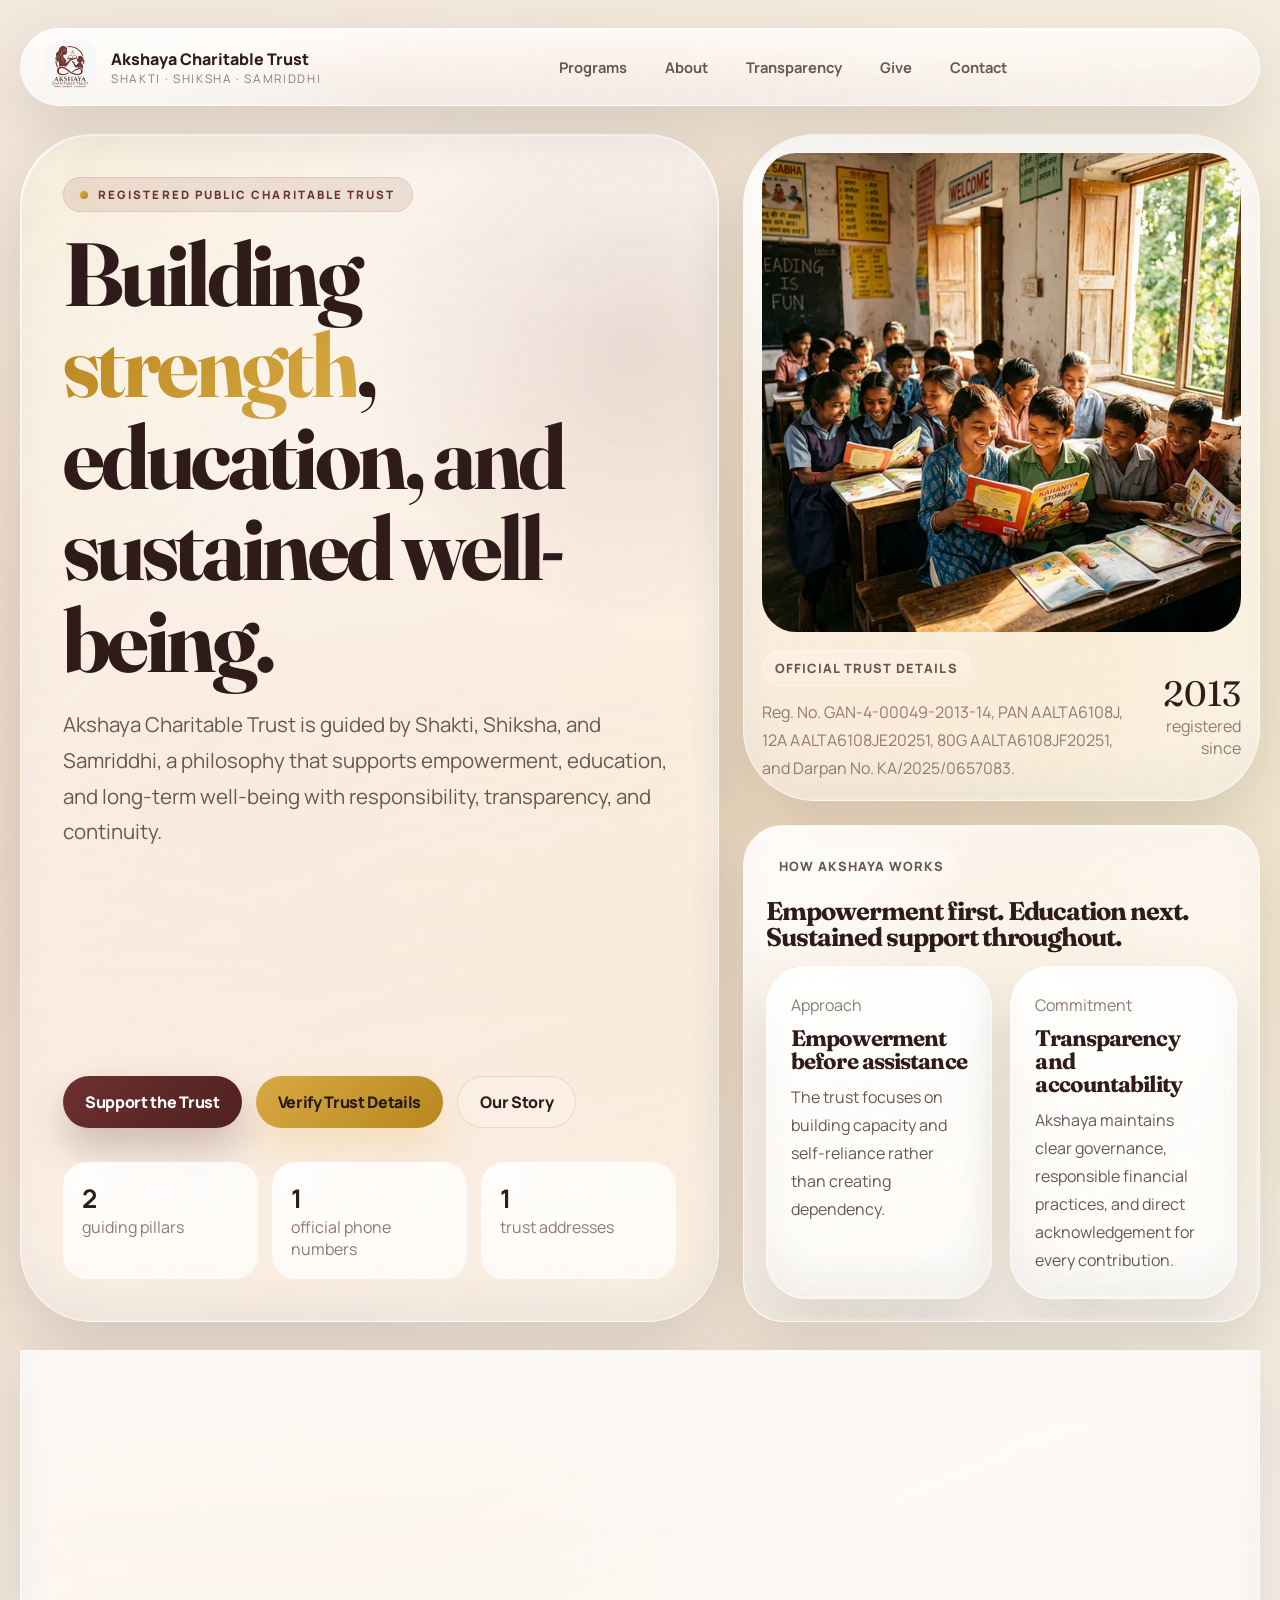
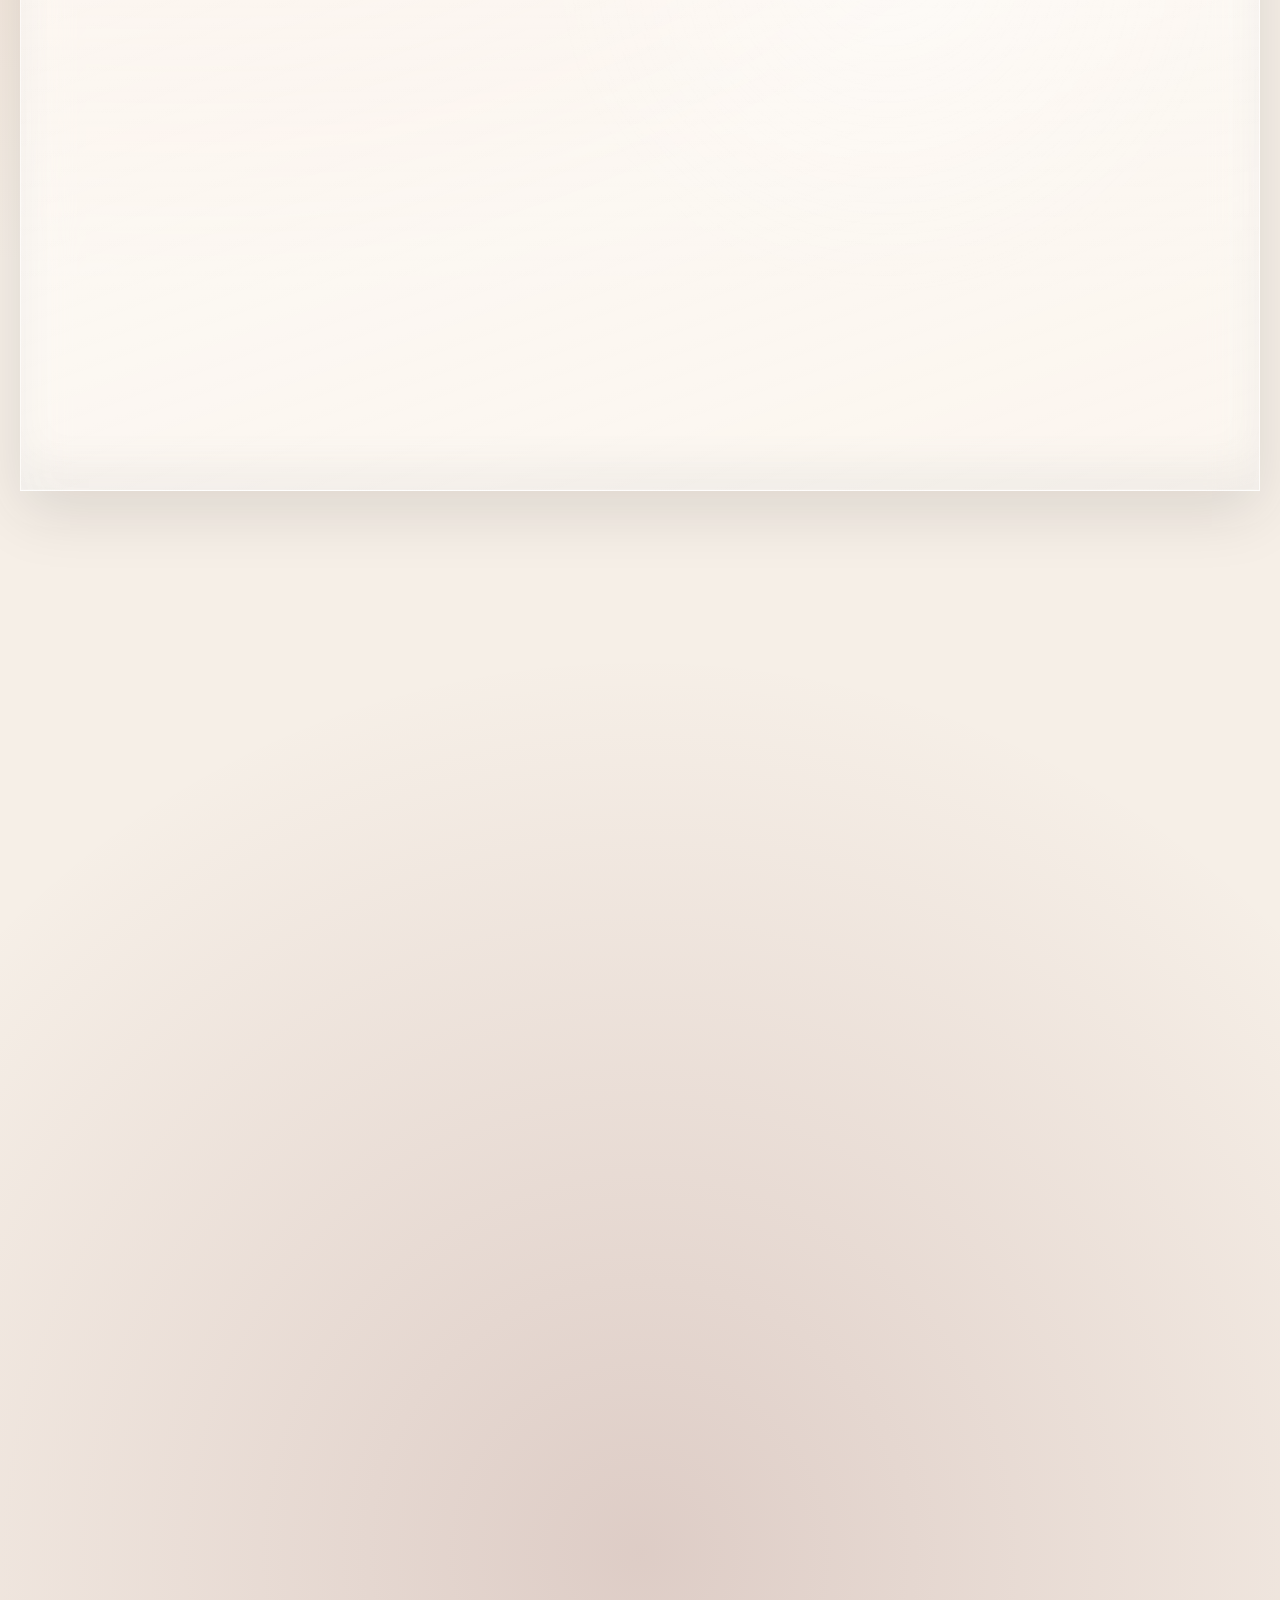
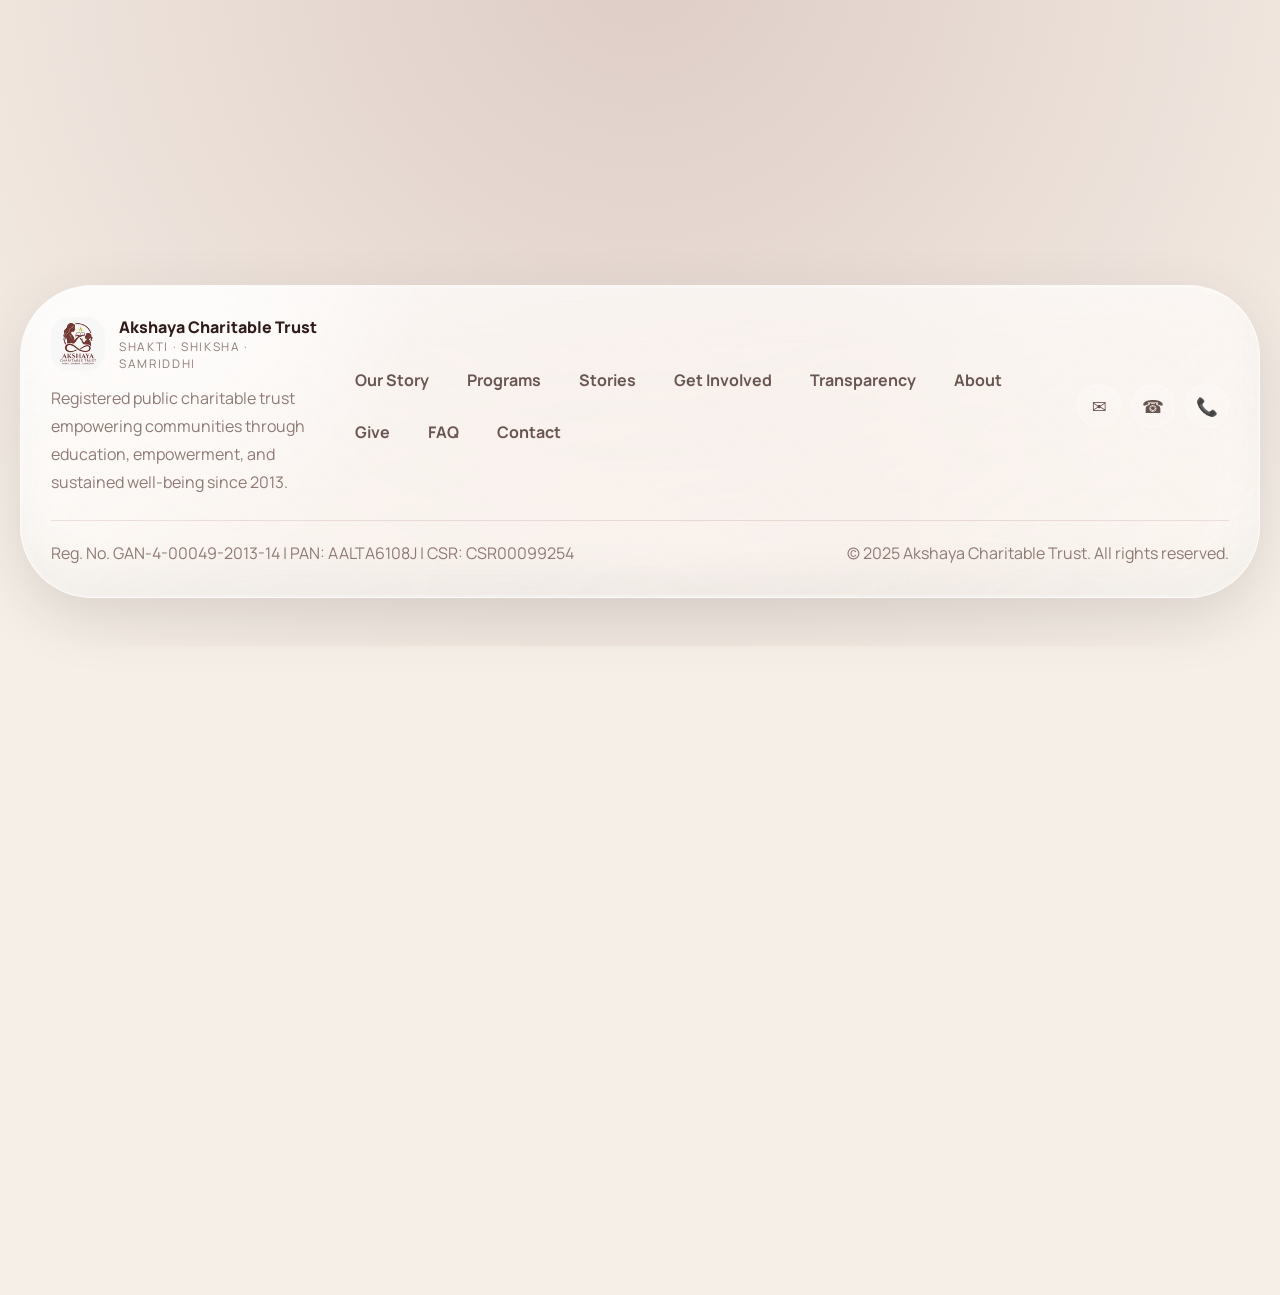
==== commit a11b345c: "Pre Final 5" ====
--- a/index.html
+++ b/index.html
@@ -40,7 +40,6 @@
                     <a href="#contact">Contact</a>
                 </div>
                 <div class="nav-actions">
-                    <a class="btn btn-primary btn-donate" href="giving.html"><span>Support the Trust</span></a>
                     <button class="hamburger" aria-label="Open menu" aria-expanded="false">
                         <span class="hamburger-line"></span>
                         <span class="hamburger-line"></span>
